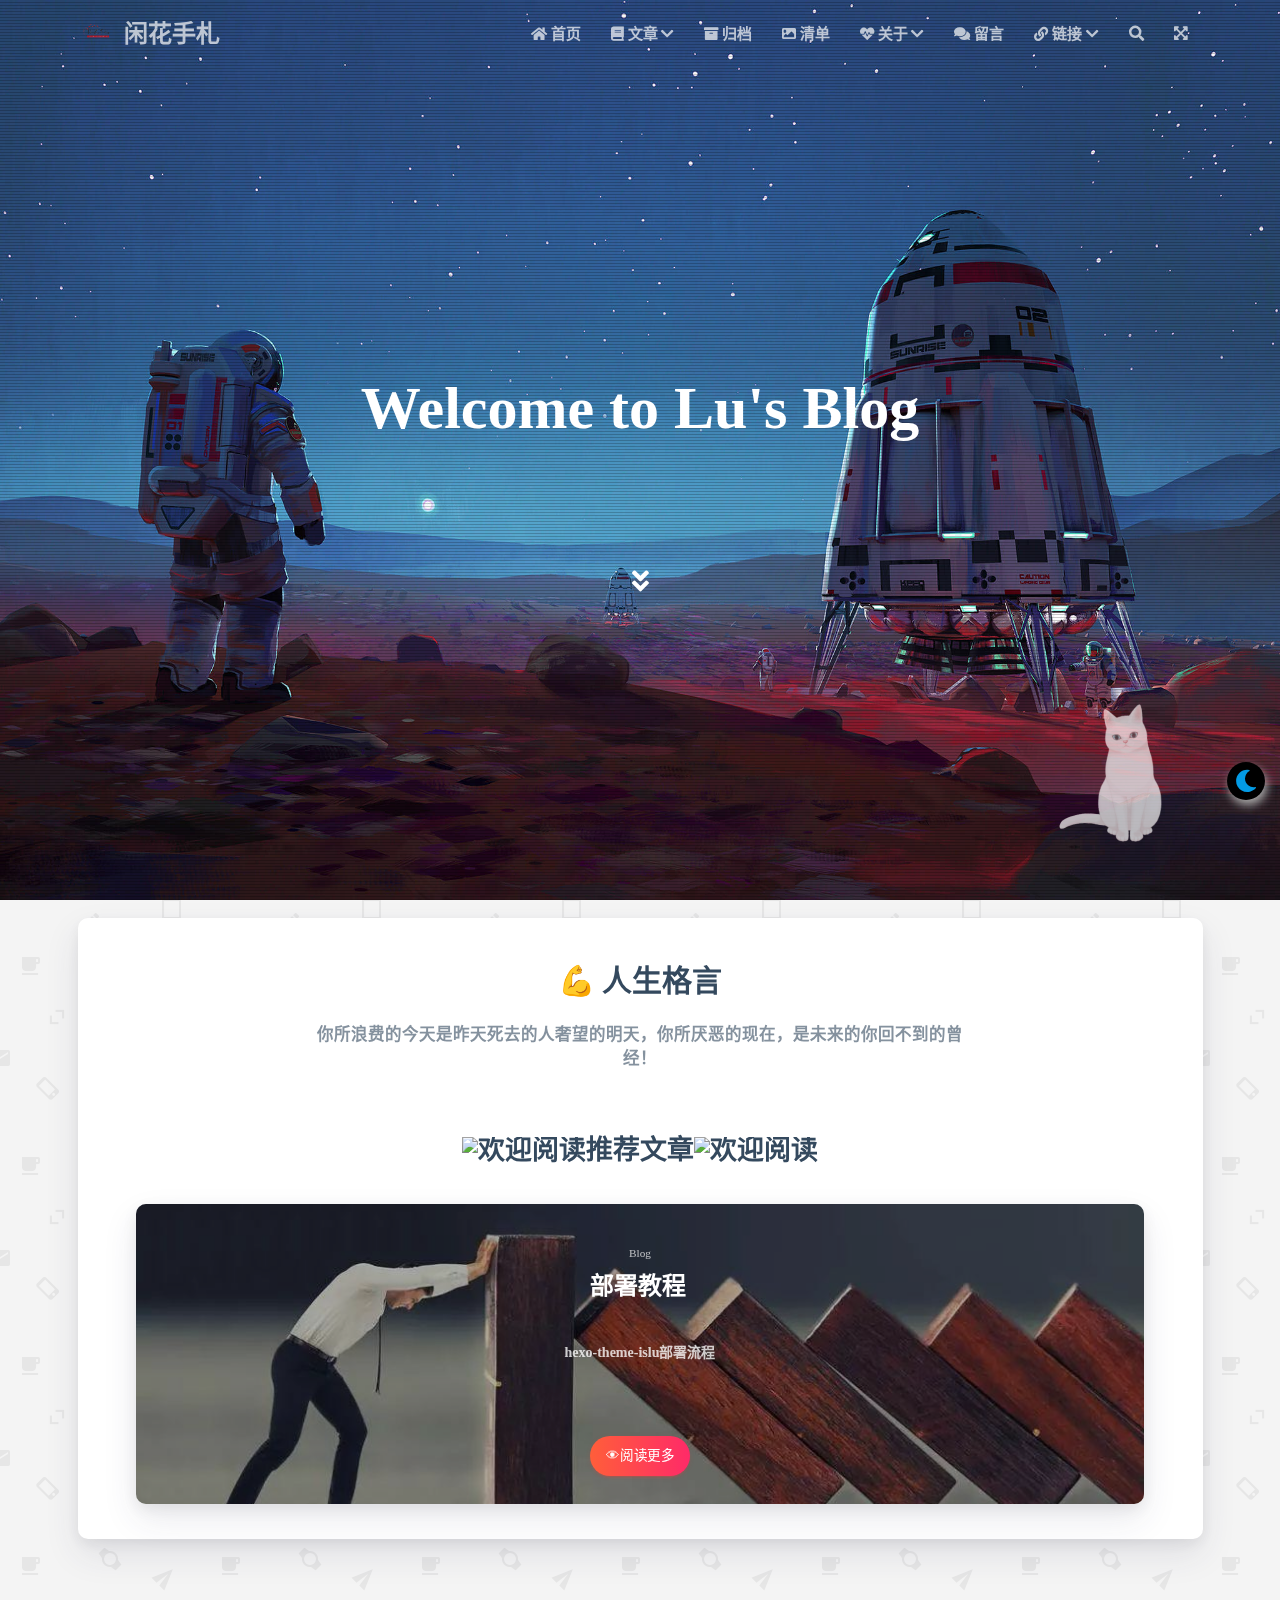
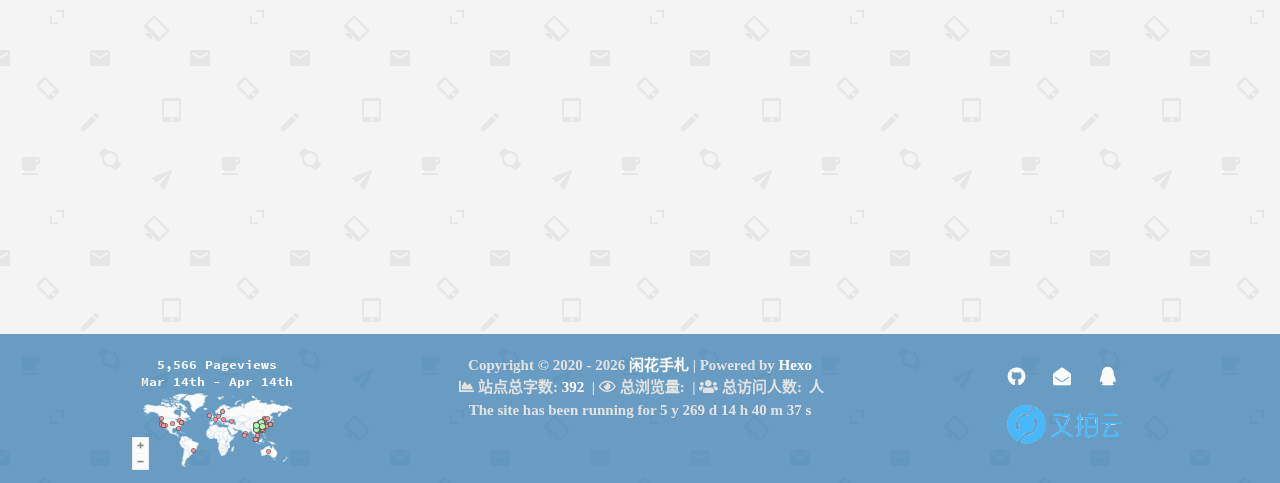
==== index.html @ b8bf8645 "Site updated: 2021-05-18 16:38:49" ====
<!DOCTYPE HTML><html lang="zh-CN"><head><meta charset="utf-8"><meta name="keywords" content="闲花手札,卢慧军,Lu,Java,web网站,经验分享,hexo,个人博客,生活记录等"><meta name="description" content="Lu&#39;s blog是一个记录生活,分享知识的个人博客。主要记录生活的点点滴滴,分享学习上的经验知识,以求在茫茫人海中留下些许足迹。"><meta http-equiv="X-UA-Compatible" content="IE=edge"><meta name="viewport" content="width=device-width,initial-scale=1,user-scalable=no"><meta name="renderer" content="webkit|ie-stand|ie-comp"><meta name="mobile-web-app-capable" content="yes"><meta name="format-detection" content="telephone=no"><meta name="apple-mobile-web-app-capable" content="yes"><meta name="apple-mobile-web-app-status-bar-style" content="black-translucent"><title>闲花手札 | Lu&#39;s Blog</title><link rel="icon" type="image/png" href="/medias/detail/logo.png"><link rel="stylesheet" type="text/css" href="/libs/awesome/css/all.css"><link rel="stylesheet" type="text/css" href="/libs/materialize/materialize.min.css"><link rel="stylesheet" type="text/css" href="/libs/aos/aos.css"><link rel="stylesheet" type="text/css" href="/libs/animate/animate.min.css"><link rel="stylesheet" type="text/css" href="/libs/lightGallery/css/lightgallery.min.css"><link rel="stylesheet" type="text/css" href="/css/islu.css"><link rel="stylesheet" type="text/css" href="/css/my.css"><link rel="stylesheet" type="text/css" href="/css/loading.css"><link rel="stylesheet" type="text/css" href="/css/dark.css"><script src="/libs/jquery/jquery.min.js"></script><meta name="generator" content="Hexo 5.4.0"><style>.github-emoji{position:relative;display:inline-block;width:1.2em;min-height:1.2em;overflow:hidden;vertical-align:top;color:transparent}.github-emoji>span{position:relative;z-index:10}.github-emoji .fancybox,.github-emoji img{margin:0!important;padding:0!important;border:none!important;outline:0!important;text-decoration:none!important;user-select:none!important;cursor:auto!important}.github-emoji img{height:1.2em!important;width:1.2em!important;position:absolute!important;left:50%!important;top:50%!important;transform:translate(-50%,-50%)!important;user-select:none!important;cursor:auto!important}.github-emoji-fallback{color:inherit}.github-emoji-fallback img{opacity:0!important}</style></head><body><div id="loading-container"><p class="loading-text">嘘 ~ 正在从服务器偷取页面 . . .</p><div class="loading-image"><div></div><div></div><div></div><div></div><div></div><div></div></div></div><script>setTimeout(function(){const e=document.getElementById("loading-container");e.className="fadeout",setTimeout(function(){e.style.display="none"},500)},500)</script><header class="navbar-fixed"><nav id="headNav" class="bg-color nav-transparent"><div id="navContainer" class="nav-wrapper container"><div class="brand-logo"><a href="/" class="waves-effect waves-light"><div><img src="/medias/detail/logo.png" class="logo-img" alt="LOGO"> <span class="logo-span">闲花手札</span></div></a></div><a href="#" data-target="mobile-nav" class="sidenav-trigger button-collapse"><i class="fas fa-bars"></i></a><ul class="right nav-menu"><li class="hide-on-med-and-down nav-item"><a href="/" class="waves-effect waves-light"><i class="fas fa-home" style="zoom:.6"></i> <span>首页</span></a></li><li class="hide-on-med-and-down nav-item"><a href="" class="waves-effect waves-light"><i class="fas fa-book" style="zoom:.6"></i> <span>文章</span> <i class="fas fa-chevron-down" aria-hidden="true" style="zoom:.6"></i></a><ul class="sub-nav menus_item_child"><li><a href="/tags"><i class="fas fa-tags" style="margin-top:-20px;zoom:.6"></i> <span>标签</span></a></li><li><a href="/categories"><i class="fas fa-bookmark" style="margin-top:-20px;zoom:.6"></i> <span>分类</span></a></li><li><a href="/categories/%E9%9A%8F%E7%AC%94/"><i class="fas fa-pen" style="margin-top:-20px;zoom:.6"></i> <span>随笔</span></a></li></ul></li><li class="hide-on-med-and-down nav-item"><a href="/archives" class="waves-effect waves-light"><i class="fas fa-archive" style="zoom:.6"></i> <span>归档</span></a></li><li class="hide-on-med-and-down nav-item"><a href="/time" class="waves-effect waves-light"><i class="fas fa-image" style="zoom:.6"></i> <span>清单</span></a></li><li class="hide-on-med-and-down nav-item"><a href="" class="waves-effect waves-light"><i class="fas fa-heartbeat" style="zoom:.6"></i> <span>关于</span> <i class="fas fa-chevron-down" aria-hidden="true" style="zoom:.6"></i></a><ul class="sub-nav menus_item_child"><li><a href="/about"><i class="fas fa-user-circle" style="margin-top:-20px;zoom:.6"></i> <span>博主</span></a></li><li><a href="/journal"><i class="fas fa-cogs" style="margin-top:-20px;zoom:.6"></i> <span>日志</span></a></li><li><a href="/rewardModal"><i class="fas fa-image" style="margin-top:-20px;zoom:.6"></i> <span>打赏</span></a></li></ul></li><li class="hide-on-med-and-down nav-item"><a href="/contact" id="contact" class="waves-effect waves-light"><i class="fas fa-comments" style="zoom:.6"></i> <span>留言</span></a></li><li class="hide-on-med-and-down nav-item"><a href="" class="waves-effect waves-light"><i class="fas fa-link" style="zoom:.6"></i> <span>链接</span> <i class="fas fa-chevron-down" aria-hidden="true" style="zoom:.6"></i></a><ul class="sub-nav menus_item_child"><li><a href="/friends"><i class="fas fa-address-book" style="margin-top:-20px;zoom:.6"></i> <span>友情链接</span></a></li><li><a href="/av"><i class="fas fa-music" style="margin-top:-20px;zoom:.6"></i> <span>影乐观赏</span></a></li><li><a href="/navigate"><i class="fas fa-location-arrow" style="margin-top:-20px;zoom:.6"></i> <span>常用网站</span></a></li><li><a href="/supervise"><i class="fa fa-desktop" style="margin-top:-20px;zoom:.6"></i> <span>友链监测</span></a></li></ul></li><li><a href="#searchModal" class="modal-trigger waves-effect waves-light"><i id="searchIcon" class="fas fa-search" title="搜索" style="zoom:.85"></i></a></li><li id="fullscreen_li" class="fullscreen"><a href="javascript:void(0);" class="modal-trigger waves-effect waves-light"><i id="fullscreen" class="fa fa-expand-arrows-alt" title="全屏" style="zoom:.65"></i></a></li></ul><div id="mobile-nav" class="side-nav sidenav"><div class="mobile-head bg-color"><img src="/medias/detail/logo.png" class="logo-img circle responsive-img"><div class="logo-name">闲花手札 | Lu&#39;s Blog</div><div class="logo-desc">Lu&#39;s blog是一个记录生活,分享知识的个人博客。主要记录生活的点点滴滴,分享学习上的经验知识,以求在茫茫人海中留下些许足迹。</div></div><ul class="menu-list mobile-menu-list"><li class="m-nav-item"><a href="/" class="waves-effect waves-light">首页</a></li><li class="m-nav-item"><a href="javascript:;">文章 <span class="m-icon"><i class="fas fa-chevron-right"></i></span></a><ul><li><a href="/tags" style="margin-left:0"><i class="fa fas fa-tags" style="position:absolute;left:28px"></i> <span>标签</span></a></li><li><a href="/categories" style="margin-left:0"><i class="fa fas fa-bookmark" style="position:absolute;left:28px"></i> <span>分类</span></a></li><li><a href="/categories/%E9%9A%8F%E7%AC%94/" style="margin-left:0"><i class="fa fas fa-pen" style="position:absolute;left:28px"></i> <span>随笔</span></a></li></ul></li><li class="m-nav-item"><a href="/archives" class="waves-effect waves-light">归档</a></li><li class="m-nav-item"><a href="/time" class="waves-effect waves-light">清单</a></li><li class="m-nav-item"><a href="javascript:;">关于 <span class="m-icon"><i class="fas fa-chevron-right"></i></span></a><ul><li><a href="/about" style="margin-left:0"><i class="fa fas fa-user-circle" style="position:absolute;left:28px"></i> <span>博主</span></a></li><li><a href="/journal" style="margin-left:0"><i class="fa fas fa-cogs" style="position:absolute;left:28px"></i> <span>日志</span></a></li><li><a href="/rewardModal" style="margin-left:0"><i class="fa fas fa-image" style="position:absolute;left:28px"></i> <span>打赏</span></a></li></ul></li><li class="m-nav-item"><a href="/contact" class="waves-effect waves-light">留言</a></li><li class="m-nav-item"><a href="javascript:;">链接 <span class="m-icon"><i class="fas fa-chevron-right"></i></span></a><ul><li><a href="/friends" style="margin-left:0"><i class="fa fas fa-address-book" style="position:absolute;left:28px"></i> <span>友情链接</span></a></li><li><a href="/av" style="margin-left:0"><i class="fa fas fa-music" style="position:absolute;left:28px"></i> <span>影乐观赏</span></a></li><li><a href="/navigate" style="margin-left:0"><i class="fa fas fa-location-arrow" style="position:absolute;left:28px"></i> <span>常用网站</span></a></li><li><a href="/supervise" style="margin-left:0"><i class="fa fa fa-desktop" style="position:absolute;left:28px"></i> <span>友链监测</span></a></li></ul></li></ul></div></div></nav></header><div class="carousel carousel-slider center index-cover" data-indicators="true" style="margin-top:-64px"><div class="carousel-item red white-text bg-cover about-cover"><div class="container"><div class="row"><div class="col s10 offset-s1 m8 offset-m2 l8 offset-l2"><div class="brand"><div class="title center-align">Welcome to Lu&#39;s Blog</div><div class="description center-align"><span id="subtitle"></span><script src="https://cdn.jsdelivr.net/npm/typed.js@2.0.11"></script><script>var typed=new Typed("#subtitle",{strings:["鸿鹄岂甘等闲志,斗胆立势同海枯.","Do a large swan gump aimlessly, dared stand potential with the Dead Sea."],startDelay:300,typeSpeed:100,loop:!0,backSpeed:50,showCursor:!0})</script></div></div></div></div><script>$(".bg-cover").css("background-image","url(/medias/banner/0.jpg)")</script><div class="cover-btns" id="scroll"><a href="#indexCard" class="waves-effect waves-light scroll-down-effects"><i class="fa fa-angle-double-down"></i></a></div></div></div></div><script>$(function(){let e=$(".carousel"),n=!1;e.carousel({duration:Number("120"),fullWidth:!0,indicators:!0,onCycleTo(){var e;n||(e=this,setInterval(()=>{(e.pressed||e.dragged)&&r()},1e3),n=!0)}});let c,t=function(){c=setInterval(function(){e.carousel("next")},5e3)};function r(){clearInterval(c),t()}t(),$("#prev-cover").click(function(){e.carousel("prev"),r()}),$("#next-cover").click(function(){e.carousel("next"),r()})})</script><main class="content"><div id="indexCard" class="index-card"><div class="container"><div class="card"><div class="card-content"><div class="dream"><div class="title center-align">💪 人生格言</div><div class="row"><div class="col l8 offset-l2 m10 offset-m1 s10 offset-s1 center-align text">你所浪费的今天是昨天死去的人奢望的明天，你所厌恶的现在，是未来的你回不到的曾经！</div></div></div><div id="recommend-sections" class="recommend"><div class="title"><img src="https://files.islu.cn/detail/love.png" alt="欢迎阅读">推荐文章<img src="https://files.islu.cn/detail/love.png" alt="欢迎阅读"></div><div class="row"><div class="col s12"><div class="post-card" style="background-image:url(/medias/article/1.jfif)"><div class="post-body"><div class="post-categories"><a href="/categories/Blog/" class="category">Blog</a></div><a href="/posts/2483.html"><h3 class="post-title">部署教程</h3></a><p class="post-description">hexo-theme-islu部署流程</p><a href="/posts/2483.html" class="read-more btn waves-effect waves-light" style="background:linear-gradient(to right,#ff5e3a 0,#ff2a68 100%)" target="_blank">👁阅读更多</a></div></div></div></div></div></div></div></div></div><article id="articles" class="container articles"><div class="row article-row"><div class="article col s12 m6 l4" data-aos="zoom-in"><div class="card"><a href="/posts/2483.html"><div class="card-image"><img src="/medias/article/1.jfif" class="responsive-img" alt="部署教程"> <span class="card-title">部署教程</span></div></a><div class="card-content article-content"><div class="summary block-with-text">hexo-theme-islu部署流程</div><div class="publish-info"><span class="publish-date"><i class="far fa-clock fa-fw icon-date"></i>2021-04-13 </span><span class="publish-author"><i class="fas fa-bookmark fa-fw icon-category"></i> <a href="/categories/Blog/" class="post-category">Blog</a></span></div></div><div class="card-action article-tags"><a href="/tags/blog/"><span class="chip bg-color">blog</span> </a><a href="/tags/hexo/"><span class="chip bg-color">hexo</span></a></div></div></div><div class="article col s12 m6 l4" data-aos="zoom-in"><div class="card"><a href="/posts/980.html"><div class="card-image"><img src="/medias/article/essay-life.jpg" class="responsive-img" alt="essay-life"> <span class="card-title">essay-life</span></div></a><div class="card-content article-content"><div class="summary block-with-text">请相信生活,相信自己</div><div class="publish-info"><span class="publish-date"><i class="far fa-clock fa-fw icon-date"></i>2021-03-15 </span><span class="publish-author"><i class="fas fa-bookmark fa-fw icon-category"></i> <a href="/categories/%E9%9A%8F%E7%AC%94/" class="post-category">随笔</a></span></div></div><div class="card-action article-tags"><a href="/tags/%E9%9A%8F%E7%AC%94/"><span class="chip bg-color">随笔</span> </a><a href="/tags/%E8%AF%B7%E7%9B%B8%E4%BF%A1%E7%94%9F%E6%B4%BB/"><span class="chip bg-color">请相信生活</span></a></div></div></div></div></article></main><div id="bg"><canvas></canvas><canvas></canvas><canvas></canvas></div><script src="/js/dark.js"></script><script src="/js/canva.js"></script><footer class="page-footer bg-color"><div class="container row center-align" style="margin-bottom:0!important"><div class="col s12 m3 l3 social-link" id="visitmap"><a target="_blank" rel="noopener external nofollow noreferrer" href="https://clustrmaps.com/site/1bgbn" title="Visit tracker"><img src="/medias/detail/map_v2.png" style="filter:brightness(1)" alt="访客地图"></a></div><div class="col s12 m6 l6 copy-right">Copyright&nbsp;&copy; <span id="year">2020-2021</span> <a href="/about" target="_blank">闲花手札</a> |&nbsp;Powered by&nbsp;<a href="https://hexo.io/" target="_blank">Hexo</a><br>&nbsp;<i class="fas fa-chart-area"></i>&nbsp;站点总字数:&nbsp;<span class="white-color">392</span>&nbsp; <span id="busuanzi_container_site_pv">|&nbsp;<i class="far fa-eye"></i>&nbsp;总浏览量:&nbsp;<span id="busuanzi_value_site_pv" class="white-color"></span>&nbsp; </span><span id="busuanzi_container_site_uv">|&nbsp;<i class="fas fa-users"></i>&nbsp;总访问人数:&nbsp;<span id="busuanzi_value_site_uv" class="white-color"></span>&nbsp;人</span><br><span id="sitetime">载入运行时间...</span><script>function siteTime(){var e=36e5,t=24*e,n=new Date,o="2020",r=n.getFullYear(),i=n.getMonth()+1,a=n.getDate(),m=n.getHours(),s=n.getMinutes(),g=n.getSeconds(),n=Date.UTC(o,"10","29","0","0","0"),a=Date.UTC(r,i,a,m,s,g)-n,m=Math.floor(a/31536e6),s=Math.floor(a/t-365*m),g=Math.floor((a-(365*m+s)*t)/e),n=Math.floor((a-(365*m+s)*t-g*e)/6e4),e=Math.floor((a-(365*m+s)*t-g*e-6e4*n)/1e3);o==r?(document.getElementById("year").innerHTML=r,document.getElementById("sitetime").innerHTML="The site has been running for "+s+" y "+g+" h "+n+" m "+e+" s"):(document.getElementById("year").innerHTML=o+" - "+r,document.getElementById("sitetime").innerHTML="The site has been running for "+m+" y "+s+" d "+g+" h "+n+" m "+e+" s")}setInterval(siteTime,1e3)</script><br></div><div class="col s12 m3 l3 social-link social-statis social-statis"><a href="https://github.com/ialoe" class="tooltipped" target="_blank" data-tooltip="访问我的GitHub" data-position="top" data-delay="50"><i class="fab fa-github"></i> </a><a href="mailto:ialoe@qq.com" class="tooltipped" target="_blank" data-tooltip="邮件联系我" data-position="top" data-delay="50"><i class="fas fa-envelope-open"></i> </a><a href="tencent://AddContact/?fromId=50&fromSubId=1&subcmd=all&uin=180353980" class="tooltipped" target="_blank" data-tooltip="QQ联系我: 180353980" data-position="top" data-delay="50"><i class="fab fa-qq"></i></a></div><img style="height:67px;cursor:pointer" src="/medias/detail/logo2.png" alt="又拍云" onclick='location.href="https://www.upyun.com/?utm_source=lianmeng&amp;utm_medium=referral"'></div></footer><div class="progress-bar"></div><div id="searchModal" class="modal"><div class="modal-content"><div class="search-header"><span class="title"><i class="fas fa-search"></i>&nbsp;&nbsp;搜索</span> <input type="search" id="searchInput" name="s" placeholder="请输入搜索的关键字" class="search-input"></div><div id="searchResult"></div></div></div><script type="text/javascript">$(function(){searchFunc("/search.xml","searchInput","searchResult")})</script><div id="backTop" class="top-scroll" title="回到顶部"><a class="btn-floating btn-large waves-effect waves-light" href="#!"><i class="fas fa-arrow-up"></i></a></div><a onclick="switchNightMode()" id="sma" title="模式切换"><i class="fa fa-moon-o" id="nightMode" aria-hidden="true"></i></a><script src="/libs/materialize/materialize.min.js"></script><script src="/libs/masonry/masonry.pkgd.min.js"></script><script src="/libs/aos/aos.js"></script><script src="/libs/scrollprogress/scrollProgress.min.js"></script><script src="/libs/lightGallery/js/lightgallery-all.min.js"></script><script src="/js/islu.js"></script><script src="/libs/search/search.js"></script><script data-ad-client="ca-pub-9875299461913117" async src="https://pagead2.googlesyndication.com/pagead/js/adsbygoogle.js"></script><script src="/libs/others/clicklove.js" async></script><script async src="/libs/others/busuanzi.pure.mini.js"></script><script src="/libs/instantpage/instantpage.js" type="module"></script><script src="/live2dw/lib/L2Dwidget.min.js?094cbace49a39548bed64abff5988b05"></script><script>L2Dwidget.init({pluginRootPath:"live2dw/",pluginJsPath:"lib/",pluginModelPath:"assets/",tagMode:!1,log:!1,model:{jsonPath:"/live2dw/assets/tororo.model.json"},display:{superSample:2,position:"right",width:150,height:300,hOffset:75,vOffset:-20},mobile:{show:!0,scale:.5},react:{opacity:.7},name:{canvas:"live2dcanvas",div:"live2d-widget"},dev:{border:!1},dialog:{enable:!1,hitokoto:!1}})</script><script>window.imageLazyLoadSetting={isSPA:!1,preloadRatio:1,processImages:null}</script><script>window.addEventListener("load",function(){var t=/\.(gif|jpg|jpeg|tiff|png)$/i,r=/^data:image\/[a-z]+;base64,/;Array.prototype.slice.call(document.querySelectorAll("img[data-original]")).forEach(function(a){var e=a.parentNode;"A"===e.tagName&&(e.href.match(t)||e.href.match(r))&&(e.href=a.dataset.original)})})</script><script>!function(n){n.imageLazyLoadSetting.processImages=o;var e=n.imageLazyLoadSetting.isSPA,i=n.imageLazyLoadSetting.preloadRatio||1,r=Array.prototype.slice.call(document.querySelectorAll("img[data-original]"));function o(){e&&(r=Array.prototype.slice.call(document.querySelectorAll("img[data-original]")));for(var t,a=0;a<r.length;a++)0<=(t=(t=r[a]).getBoundingClientRect()).bottom&&0<=t.left&&t.top<=(n.innerHeight*i||document.documentElement.clientHeight*i)&&function(){var e=r[a],t=e,n=function(){r=r.filter(function(t){return e!==t})},i=new Image,o=t.getAttribute("data-original");i.onload=function(){t.src=o,n()},t.src!==o&&(i.src=o)}()}o(),n.addEventListener("scroll",function(){var t=o,e=n;clearTimeout(t.tId),t.tId=setTimeout(function(){t.call(e)},500)})}(this)</script></body></html>
---- libs/awesome/css/all.css ----
/* build time:Tue May 18 2021 16:38:22 GMT+0800 (中国标准时间)*/
/*!
 * Font Awesome Free 5.11.1 by @fontawesome - https://fontawesome.com
 * License - https://fontawesome.com/license/free (Icons: CC BY 4.0, Fonts: SIL OFL 1.1, Code: MIT License)
 */.fa,.fab,.fad,.fal,.far,.fas{-moz-osx-font-smoothing:grayscale;-webkit-font-smoothing:antialiased;display:inline-block;font-style:normal;font-variant:normal;text-rendering:auto;line-height:1}.fa-lg{font-size:1.33333em;line-height:.75em;vertical-align:-.0667em}.fa-xs{font-size:.75em}.fa-sm{font-size:.875em}.fa-1x{font-size:1em}.fa-2x{font-size:2em}.fa-3x{font-size:3em}.fa-4x{font-size:4em}.fa-5x{font-size:5em}.fa-6x{font-size:6em}.fa-7x{font-size:7em}.fa-8x{font-size:8em}.fa-9x{font-size:9em}.fa-10x{font-size:10em}.fa-fw{text-align:center;width:1.25em}.fa-ul{list-style-type:none;margin-left:2.5em;padding-left:0}.fa-ul>li{position:relative}.fa-li{left:-2em;position:absolute;text-align:center;width:2em;line-height:inherit}.fa-border{border:solid .08em #eee;border-radius:.1em;padding:.2em .25em .15em}.fa-pull-left{float:left}.fa-pull-right{float:right}.fa.fa-pull-left,.fab.fa-pull-left,.fal.fa-pull-left,.far.fa-pull-left,.fas.fa-pull-left{margin-right:.3em}.fa.fa-pull-right,.fab.fa-pull-right,.fal.fa-pull-right,.far.fa-pull-right,.fas.fa-pull-right{margin-left:.3em}.fa-spin{-webkit-animation:fa-spin 2s infinite linear;animation:fa-spin 2s infinite linear}.fa-pulse{-webkit-animation:fa-spin 1s infinite steps(8);animation:fa-spin 1s infinite steps(8)}@-webkit-keyframes fa-spin{0%{-webkit-transform:rotate(0);transform:rotate(0)}100%{-webkit-transform:rotate(360deg);transform:rotate(360deg)}}@keyframes fa-spin{0%{-webkit-transform:rotate(0);transform:rotate(0)}100%{-webkit-transform:rotate(360deg);transform:rotate(360deg)}}.fa-rotate-90{-webkit-transform:rotate(90deg);transform:rotate(90deg)}.fa-rotate-180{-webkit-transform:rotate(180deg);transform:rotate(180deg)}.fa-rotate-270{-webkit-transform:rotate(270deg);transform:rotate(270deg)}.fa-flip-horizontal{-webkit-transform:scale(-1,1);transform:scale(-1,1)}.fa-flip-vertical{-webkit-transform:scale(1,-1);transform:scale(1,-1)}.fa-flip-both,.fa-flip-horizontal.fa-flip-vertical{-webkit-transform:scale(-1,-1);transform:scale(-1,-1)}:root .fa-flip-both,:root .fa-flip-horizontal,:root .fa-flip-vertical,:root .fa-rotate-180,:root .fa-rotate-270,:root .fa-rotate-90{-webkit-filter:none;filter:none}.fa-stack{display:inline-block;height:2em;line-height:2em;position:relative;vertical-align:middle;width:2.5em}.fa-stack-1x,.fa-stack-2x{left:0;position:absolute;text-align:center;width:100%}.fa-stack-1x{line-height:inherit}.fa-stack-2x{font-size:2em}.fa-inverse{color:#fff}.fa-500px:before{content:"\f26e"}.fa-accessible-icon:before{content:"\f368"}.fa-accusoft:before{content:"\f369"}.fa-acquisitions-incorporated:before{content:"\f6af"}.fa-ad:before{content:"\f641"}.fa-address-book:before{content:"\f2b9"}.fa-address-card:before{content:"\f2bb"}.fa-adjust:before{content:"\f042"}.fa-adn:before{content:"\f170"}.fa-adobe:before{content:"\f778"}.fa-adversal:before{content:"\f36a"}.fa-affiliatetheme:before{content:"\f36b"}.fa-air-freshener:before{content:"\f5d0"}.fa-airbnb:before{content:"\f834"}.fa-algolia:before{content:"\f36c"}.fa-align-center:before{content:"\f037"}.fa-align-justify:before{content:"\f039"}.fa-align-left:before{content:"\f036"}.fa-align-right:before{content:"\f038"}.fa-alipay:before{content:"\f642"}.fa-allergies:before{content:"\f461"}.fa-amazon:before{content:"\f270"}.fa-amazon-pay:before{content:"\f42c"}.fa-ambulance:before{content:"\f0f9"}.fa-american-sign-language-interpreting:before{content:"\f2a3"}.fa-amilia:before{content:"\f36d"}.fa-anchor:before{content:"\f13d"}.fa-android:before{content:"\f17b"}.fa-angellist:before{content:"\f209"}.fa-angle-double-down:before{content:"\f103"}.fa-angle-double-left:before{content:"\f100"}.fa-angle-double-right:before{content:"\f101"}.fa-angle-double-up:before{content:"\f102"}.fa-angle-down:before{content:"\f107"}.fa-angle-left:before{content:"\f104"}.fa-angle-right:before{content:"\f105"}.fa-angle-up:before{content:"\f106"}.fa-angry:before{content:"\f556"}.fa-angrycreative:before{content:"\f36e"}.fa-angular:before{content:"\f420"}.fa-ankh:before{content:"\f644"}.fa-app-store:before{content:"\f36f"}.fa-app-store-ios:before{content:"\f370"}.fa-apper:before{content:"\f371"}.fa-apple:before{content:"\f179"}.fa-apple-alt:before{content:"\f5d1"}.fa-apple-pay:before{content:"\f415"}.fa-archive:before{content:"\f187"}.fa-archway:before{content:"\f557"}.fa-arrow-alt-circle-down:before{content:"\f358"}.fa-arrow-alt-circle-left:before{content:"\f359"}.fa-arrow-alt-circle-right:before{content:"\f35a"}.fa-arrow-alt-circle-up:before{content:"\f35b"}.fa-arrow-circle-down:before{content:"\f0ab"}.fa-arrow-circle-left:before{content:"\f0a8"}.fa-arrow-circle-right:before{content:"\f0a9"}.fa-arrow-circle-up:before{content:"\f0aa"}.fa-arrow-down:before{content:"\f063"}.fa-arrow-left:before{content:"\f060"}.fa-arrow-right:before{content:"\f061"}.fa-arrow-up:before{content:"\f062"}.fa-arrows-alt:before{content:"\f0b2"}.fa-arrows-alt-h:before{content:"\f337"}.fa-arrows-alt-v:before{content:"\f338"}.fa-artstation:before{content:"\f77a"}.fa-assistive-listening-systems:before{content:"\f2a2"}.fa-asterisk:before{content:"\f069"}.fa-asymmetrik:before{content:"\f372"}.fa-at:before{content:"\f1fa"}.fa-atlas:before{content:"\f558"}.fa-atlassian:before{content:"\f77b"}.fa-atom:before{content:"\f5d2"}.fa-audible:before{content:"\f373"}.fa-audio-description:before{content:"\f29e"}.fa-autoprefixer:before{content:"\f41c"}.fa-avianex:before{content:"\f374"}.fa-aviato:before{content:"\f421"}.fa-award:before{content:"\f559"}.fa-aws:before{content:"\f375"}.fa-baby:before{content:"\f77c"}.fa-baby-carriage:before{content:"\f77d"}.fa-backspace:before{content:"\f55a"}.fa-backward:before{content:"\f04a"}.fa-bacon:before{content:"\f7e5"}.fa-balance-scale:before{content:"\f24e"}.fa-balance-scale-left:before{content:"\f515"}.fa-balance-scale-right:before{content:"\f516"}.fa-ban:before{content:"\f05e"}.fa-band-aid:before{content:"\f462"}.fa-bandcamp:before{content:"\f2d5"}.fa-barcode:before{content:"\f02a"}.fa-bars:before{content:"\f0c9"}.fa-baseball-ball:before{content:"\f433"}.fa-basketball-ball:before{content:"\f434"}.fa-bath:before{content:"\f2cd"}.fa-battery-empty:before{content:"\f244"}.fa-battery-full:before{content:"\f240"}.fa-battery-half:before{content:"\f242"}.fa-battery-quarter:before{content:"\f243"}.fa-battery-three-quarters:before{content:"\f241"}.fa-battle-net:before{content:"\f835"}.fa-bed:before{content:"\f236"}.fa-beer:before{content:"\f0fc"}.fa-behance:before{content:"\f1b4"}.fa-behance-square:before{content:"\f1b5"}.fa-bell:before{content:"\f0f3"}.fa-bell-slash:before{content:"\f1f6"}.fa-bezier-curve:before{content:"\f55b"}.fa-bible:before{content:"\f647"}.fa-bicycle:before{content:"\f206"}.fa-biking:before{content:"\f84a"}.fa-bimobject:before{content:"\f378"}.fa-binoculars:before{content:"\f1e5"}.fa-biohazard:before{content:"\f780"}.fa-birthday-cake:before{content:"\f1fd"}.fa-bitbucket:before{content:"\f171"}.fa-bitcoin:before{content:"\f379"}.fa-bity:before{content:"\f37a"}.fa-black-tie:before{content:"\f27e"}.fa-blackberry:before{content:"\f37b"}.fa-blender:before{content:"\f517"}.fa-blender-phone:before{content:"\f6b6"}.fa-blind:before{content:"\f29d"}.fa-blog:before{content:"\f781"}.fa-blogger:before{content:"\f37c"}.fa-blogger-b:before{content:"\f37d"}.fa-bluetooth:before{content:"\f293"}.fa-bluetooth-b:before{content:"\f294"}.fa-bold:before{content:"\f032"}.fa-bolt:before{content:"\f0e7"}.fa-bomb:before{content:"\f1e2"}.fa-bone:before{content:"\f5d7"}.fa-bong:before{content:"\f55c"}.fa-book:before{content:"\f02d"}.fa-book-dead:before{content:"\f6b7"}.fa-book-medical:before{content:"\f7e6"}.fa-book-open:before{content:"\f518"}.fa-book-reader:before{content:"\f5da"}.fa-bookmark:before{content:"\f02e"}.fa-bootstrap:before{content:"\f836"}.fa-border-all:before{content:"\f84c"}.fa-border-none:before{content:"\f850"}.fa-border-style:before{content:"\f853"}.fa-bowling-ball:before{content:"\f436"}.fa-box:before{content:"\f466"}.fa-box-open:before{content:"\f49e"}.fa-boxes:before{content:"\f468"}.fa-braille:before{content:"\f2a1"}.fa-brain:before{content:"\f5dc"}.fa-bread-slice:before{content:"\f7ec"}.fa-briefcase:before{content:"\f0b1"}.fa-briefcase-medical:before{content:"\f469"}.fa-broadcast-tower:before{content:"\f519"}.fa-broom:before{content:"\f51a"}.fa-brush:before{content:"\f55d"}.fa-btc:before{content:"\f15a"}.fa-buffer:before{content:"\f837"}.fa-bug:before{content:"\f188"}.fa-building:before{content:"\f1ad"}.fa-bullhorn:before{content:"\f0a1"}.fa-bullseye:before{content:"\f140"}.fa-burn:before{content:"\f46a"}.fa-buromobelexperte:before{content:"\f37f"}.fa-bus:before{content:"\f207"}.fa-bus-alt:before{content:"\f55e"}.fa-business-time:before{content:"\f64a"}.fa-buy-n-large:before{content:"\f8a6"}.fa-buysellads:before{content:"\f20d"}.fa-calculator:before{content:"\f1ec"}.fa-calendar:before{content:"\f133"}.fa-calendar-alt:before{content:"\f073"}.fa-calendar-check:before{content:"\f274"}.fa-calendar-day:before{content:"\f783"}.fa-calendar-minus:before{content:"\f272"}.fa-calendar-plus:before{content:"\f271"}.fa-calendar-times:before{content:"\f273"}.fa-calendar-week:before{content:"\f784"}.fa-camera:before{content:"\f030"}.fa-camera-retro:before{content:"\f083"}.fa-campground:before{content:"\f6bb"}.fa-canadian-maple-leaf:before{content:"\f785"}.fa-candy-cane:before{content:"\f786"}.fa-cannabis:before{content:"\f55f"}.fa-capsules:before{content:"\f46b"}.fa-car:before{content:"\f1b9"}.fa-car-alt:before{content:"\f5de"}.fa-car-battery:before{content:"\f5df"}.fa-car-crash:before{content:"\f5e1"}.fa-car-side:before{content:"\f5e4"}.fa-caret-down:before{content:"\f0d7"}.fa-caret-left:before{content:"\f0d9"}.fa-caret-right:before{content:"\f0da"}.fa-caret-square-down:before{content:"\f150"}.fa-caret-square-left:before{content:"\f191"}.fa-caret-square-right:before{content:"\f152"}.fa-caret-square-up:before{content:"\f151"}.fa-caret-up:before{content:"\f0d8"}.fa-carrot:before{content:"\f787"}.fa-cart-arrow-down:before{content:"\f218"}.fa-cart-plus:before{content:"\f217"}.fa-cash-register:before{content:"\f788"}.fa-cat:before{content:"\f6be"}.fa-cc-amazon-pay:before{content:"\f42d"}.fa-cc-amex:before{content:"\f1f3"}.fa-cc-apple-pay:before{content:"\f416"}.fa-cc-diners-club:before{content:"\f24c"}.fa-cc-discover:before{content:"\f1f2"}.fa-cc-jcb:before{content:"\f24b"}.fa-cc-mastercard:before{content:"\f1f1"}.fa-cc-paypal:before{content:"\f1f4"}.fa-cc-stripe:before{content:"\f1f5"}.fa-cc-visa:before{content:"\f1f0"}.fa-centercode:before{content:"\f380"}.fa-centos:before{content:"\f789"}.fa-certificate:before{content:"\f0a3"}.fa-chair:before{content:"\f6c0"}.fa-chalkboard:before{content:"\f51b"}.fa-chalkboard-teacher:before{content:"\f51c"}.fa-charging-station:before{content:"\f5e7"}.fa-chart-area:before{content:"\f1fe"}.fa-chart-bar:before{content:"\f080"}.fa-chart-line:before{content:"\f201"}.fa-chart-pie:before{content:"\f200"}.fa-check:before{content:"\f00c"}.fa-check-circle:before{content:"\f058"}.fa-check-double:before{content:"\f560"}.fa-check-square:before{content:"\f14a"}.fa-cheese:before{content:"\f7ef"}.fa-chess:before{content:"\f439"}.fa-chess-bishop:before{content:"\f43a"}.fa-chess-board:before{content:"\f43c"}.fa-chess-king:before{content:"\f43f"}.fa-chess-knight:before{content:"\f441"}.fa-chess-pawn:before{content:"\f443"}.fa-chess-queen:before{content:"\f445"}.fa-chess-rook:before{content:"\f447"}.fa-chevron-circle-down:before{content:"\f13a"}.fa-chevron-circle-left:before{content:"\f137"}.fa-chevron-circle-right:before{content:"\f138"}.fa-chevron-circle-up:before{content:"\f139"}.fa-chevron-down:before{content:"\f078"}.fa-chevron-left:before{content:"\f053"}.fa-chevron-right:before{content:"\f054"}.fa-chevron-up:before{content:"\f077"}.fa-child:before{content:"\f1ae"}.fa-chrome:before{content:"\f268"}.fa-chromecast:before{content:"\f838"}.fa-church:before{content:"\f51d"}.fa-circle:before{content:"\f111"}.fa-circle-notch:before{content:"\f1ce"}.fa-city:before{content:"\f64f"}.fa-clinic-medical:before{content:"\f7f2"}.fa-clipboard:before{content:"\f328"}.fa-clipboard-check:before{content:"\f46c"}.fa-clipboard-list:before{content:"\f46d"}.fa-clock:before{content:"\f017"}.fa-clone:before{content:"\f24d"}.fa-closed-captioning:before{content:"\f20a"}.fa-cloud:before{content:"\f0c2"}.fa-cloud-download-alt:before{content:"\f381"}.fa-cloud-meatball:before{content:"\f73b"}.fa-cloud-moon:before{content:"\f6c3"}.fa-cloud-moon-rain:before{content:"\f73c"}.fa-cloud-rain:before{content:"\f73d"}.fa-cloud-showers-heavy:before{content:"\f740"}.fa-cloud-sun:before{content:"\f6c4"}.fa-cloud-sun-rain:before{content:"\f743"}.fa-cloud-upload-alt:before{content:"\f382"}.fa-cloudscale:before{content:"\f383"}.fa-cloudsmith:before{content:"\f384"}.fa-cloudversify:before{content:"\f385"}.fa-cocktail:before{content:"\f561"}.fa-code:before{content:"\f121"}.fa-code-branch:before{content:"\f126"}.fa-codepen:before{content:"\f1cb"}.fa-codiepie:before{content:"\f284"}.fa-coffee:before{content:"\f0f4"}.fa-cog:before{content:"\f013"}.fa-cogs:before{content:"\f085"}.fa-coins:before{content:"\f51e"}.fa-columns:before{content:"\f0db"}.fa-comment:before{content:"\f075"}.fa-comment-alt:before{content:"\f27a"}.fa-comment-dollar:before{content:"\f651"}.fa-comment-dots:before{content:"\f4ad"}.fa-comment-medical:before{content:"\f7f5"}.fa-comment-slash:before{content:"\f4b3"}.fa-comments:before{content:"\f086"}.fa-comments-dollar:before{content:"\f653"}.fa-compact-disc:before{content:"\f51f"}.fa-compass:before{content:"\f14e"}.fa-compress:before{content:"\f066"}.fa-compress-arrows-alt:before{content:"\f78c"}.fa-concierge-bell:before{content:"\f562"}.fa-confluence:before{content:"\f78d"}.fa-connectdevelop:before{content:"\f20e"}.fa-contao:before{content:"\f26d"}.fa-cookie:before{content:"\f563"}.fa-cookie-bite:before{content:"\f564"}.fa-copy:before{content:"\f0c5"}.fa-copyright:before{content:"\f1f9"}.fa-cotton-bureau:before{content:"\f89e"}.fa-couch:before{content:"\f4b8"}.fa-cpanel:before{content:"\f388"}.fa-creative-commons:before{content:"\f25e"}.fa-creative-commons-by:before{content:"\f4e7"}.fa-creative-commons-nc:before{content:"\f4e8"}.fa-creative-commons-nc-eu:before{content:"\f4e9"}.fa-creative-commons-nc-jp:before{content:"\f4ea"}.fa-creative-commons-nd:before{content:"\f4eb"}.fa-creative-commons-pd:before{content:"\f4ec"}.fa-creative-commons-pd-alt:before{content:"\f4ed"}.fa-creative-commons-remix:before{content:"\f4ee"}.fa-creative-commons-sa:before{content:"\f4ef"}.fa-creative-commons-sampling:before{content:"\f4f0"}.fa-creative-commons-sampling-plus:before{content:"\f4f1"}.fa-creative-commons-share:before{content:"\f4f2"}.fa-creative-commons-zero:before{content:"\f4f3"}.fa-credit-card:before{content:"\f09d"}.fa-critical-role:before{content:"\f6c9"}.fa-crop:before{content:"\f125"}.fa-crop-alt:before{content:"\f565"}.fa-cross:before{content:"\f654"}.fa-crosshairs:before{content:"\f05b"}.fa-crow:before{content:"\f520"}.fa-crown:before{content:"\f521"}.fa-crutch:before{content:"\f7f7"}.fa-css3:before{content:"\f13c"}.fa-css3-alt:before{content:"\f38b"}.fa-cube:before{content:"\f1b2"}.fa-cubes:before{content:"\f1b3"}.fa-cut:before{content:"\f0c4"}.fa-cuttlefish:before{content:"\f38c"}.fa-d-and-d:before{content:"\f38d"}.fa-d-and-d-beyond:before{content:"\f6ca"}.fa-dashcube:before{content:"\f210"}.fa-database:before{content:"\f1c0"}.fa-deaf:before{content:"\f2a4"}.fa-delicious:before{content:"\f1a5"}.fa-democrat:before{content:"\f747"}.fa-deploydog:before{content:"\f38e"}.fa-deskpro:before{content:"\f38f"}.fa-desktop:before{content:"\f108"}.fa-dev:before{content:"\f6cc"}.fa-deviantart:before{content:"\f1bd"}.fa-dharmachakra:before{content:"\f655"}.fa-dhl:before{content:"\f790"}.fa-diagnoses:before{content:"\f470"}.fa-diaspora:before{content:"\f791"}.fa-dice:before{content:"\f522"}.fa-dice-d20:before{content:"\f6cf"}.fa-dice-d6:before{content:"\f6d1"}.fa-dice-five:before{content:"\f523"}.fa-dice-four:before{content:"\f524"}.fa-dice-one:before{content:"\f525"}.fa-dice-six:before{content:"\f526"}.fa-dice-three:before{content:"\f527"}.fa-dice-two:before{content:"\f528"}.fa-digg:before{content:"\f1a6"}.fa-digital-ocean:before{content:"\f391"}.fa-digital-tachograph:before{content:"\f566"}.fa-directions:before{content:"\f5eb"}.fa-discord:before{content:"\f392"}.fa-discourse:before{content:"\f393"}.fa-divide:before{content:"\f529"}.fa-dizzy:before{content:"\f567"}.fa-dna:before{content:"\f471"}.fa-dochub:before{content:"\f394"}.fa-docker:before{content:"\f395"}.fa-dog:before{content:"\f6d3"}.fa-dollar-sign:before{content:"\f155"}.fa-dolly:before{content:"\f472"}.fa-dolly-flatbed:before{content:"\f474"}.fa-donate:before{content:"\f4b9"}.fa-door-closed:before{content:"\f52a"}.fa-door-open:before{content:"\f52b"}.fa-dot-circle:before{content:"\f192"}.fa-dove:before{content:"\f4ba"}.fa-download:before{content:"\f019"}.fa-draft2digital:before{content:"\f396"}.fa-drafting-compass:before{content:"\f568"}.fa-dragon:before{content:"\f6d5"}.fa-draw-polygon:before{content:"\f5ee"}.fa-dribbble:before{content:"\f17d"}.fa-dribbble-square:before{content:"\f397"}.fa-dropbox:before{content:"\f16b"}.fa-drum:before{content:"\f569"}.fa-drum-steelpan:before{content:"\f56a"}.fa-drumstick-bite:before{content:"\f6d7"}.fa-drupal:before{content:"\f1a9"}.fa-dumbbell:before{content:"\f44b"}.fa-dumpster:before{content:"\f793"}.fa-dumpster-fire:before{content:"\f794"}.fa-dungeon:before{content:"\f6d9"}.fa-dyalog:before{content:"\f399"}.fa-earlybirds:before{content:"\f39a"}.fa-ebay:before{content:"\f4f4"}.fa-edge:before{content:"\f282"}.fa-edit:before{content:"\f044"}.fa-egg:before{content:"\f7fb"}.fa-eject:before{content:"\f052"}.fa-elementor:before{content:"\f430"}.fa-ellipsis-h:before{content:"\f141"}.fa-ellipsis-v:before{content:"\f142"}.fa-ello:before{content:"\f5f1"}.fa-ember:before{content:"\f423"}.fa-empire:before{content:"\f1d1"}.fa-envelope:before{content:"\f0e0"}.fa-envelope-open:before{content:"\f2b6"}.fa-envelope-open-text:before{content:"\f658"}.fa-envelope-square:before{content:"\f199"}.fa-envira:before{content:"\f299"}.fa-equals:before{content:"\f52c"}.fa-eraser:before{content:"\f12d"}.fa-erlang:before{content:"\f39d"}.fa-ethereum:before{content:"\f42e"}.fa-ethernet:before{content:"\f796"}.fa-etsy:before{content:"\f2d7"}.fa-euro-sign:before{content:"\f153"}.fa-evernote:before{content:"\f839"}.fa-exchange-alt:before{content:"\f362"}.fa-exclamation:before{content:"\f12a"}.fa-exclamation-circle:before{content:"\f06a"}.fa-exclamation-triangle:before{content:"\f071"}.fa-expand:before{content:"\f065"}.fa-expand-arrows-alt:before{content:"\f31e"}.fa-expeditedssl:before{content:"\f23e"}.fa-external-link-alt:before{content:"\f35d"}.fa-external-link-square-alt:before{content:"\f360"}.fa-eye:before{content:"\f06e"}.fa-eye-dropper:before{content:"\f1fb"}.fa-eye-slash:before{content:"\f070"}.fa-facebook:before{content:"\f09a"}.fa-facebook-f:before{content:"\f39e"}.fa-facebook-messenger:before{content:"\f39f"}.fa-facebook-square:before{content:"\f082"}.fa-fan:before{content:"\f863"}.fa-fantasy-flight-games:before{content:"\f6dc"}.fa-fast-backward:before{content:"\f049"}.fa-fast-forward:before{content:"\f050"}.fa-fax:before{content:"\f1ac"}.fa-feather:before{content:"\f52d"}.fa-feather-alt:before{content:"\f56b"}.fa-fedex:before{content:"\f797"}.fa-fedora:before{content:"\f798"}.fa-female:before{content:"\f182"}.fa-fighter-jet:before{content:"\f0fb"}.fa-figma:before{content:"\f799"}.fa-file:before{content:"\f15b"}.fa-file-alt:before{content:"\f15c"}.fa-file-archive:before{content:"\f1c6"}.fa-file-audio:before{content:"\f1c7"}.fa-file-code:before{content:"\f1c9"}.fa-file-contract:before{content:"\f56c"}.fa-file-csv:before{content:"\f6dd"}.fa-file-download:before{content:"\f56d"}.fa-file-excel:before{content:"\f1c3"}.fa-file-export:before{content:"\f56e"}.fa-file-image:before{content:"\f1c5"}.fa-file-import:before{content:"\f56f"}.fa-file-invoice:before{content:"\f570"}.fa-file-invoice-dollar:before{content:"\f571"}.fa-file-medical:before{content:"\f477"}.fa-file-medical-alt:before{content:"\f478"}.fa-file-pdf:before{content:"\f1c1"}.fa-file-powerpoint:before{content:"\f1c4"}.fa-file-prescription:before{content:"\f572"}.fa-file-signature:before{content:"\f573"}.fa-file-upload:before{content:"\f574"}.fa-file-video:before{content:"\f1c8"}.fa-file-word:before{content:"\f1c2"}.fa-fill:before{content:"\f575"}.fa-fill-drip:before{content:"\f576"}.fa-film:before{content:"\f008"}.fa-filter:before{content:"\f0b0"}.fa-fingerprint:before{content:"\f577"}.fa-fire:before{content:"\f06d"}.fa-fire-alt:before{content:"\f7e4"}.fa-fire-extinguisher:before{content:"\f134"}.fa-firefox:before{content:"\f269"}.fa-first-aid:before{content:"\f479"}.fa-first-order:before{content:"\f2b0"}.fa-first-order-alt:before{content:"\f50a"}.fa-firstdraft:before{content:"\f3a1"}.fa-fish:before{content:"\f578"}.fa-fist-raised:before{content:"\f6de"}.fa-flag:before{content:"\f024"}.fa-flag-checkered:before{content:"\f11e"}.fa-flag-usa:before{content:"\f74d"}.fa-flask:before{content:"\f0c3"}.fa-flickr:before{content:"\f16e"}.fa-flipboard:before{content:"\f44d"}.fa-flushed:before{content:"\f579"}.fa-fly:before{content:"\f417"}.fa-folder:before{content:"\f07b"}.fa-folder-minus:before{content:"\f65d"}.fa-folder-open:before{content:"\f07c"}.fa-folder-plus:before{content:"\f65e"}.fa-font:before{content:"\f031"}.fa-font-awesome:before{content:"\f2b4"}.fa-font-awesome-alt:before{content:"\f35c"}.fa-font-awesome-flag:before{content:"\f425"}.fa-font-awesome-logo-full:before{content:"\f4e6"}.fa-fonticons:before{content:"\f280"}.fa-fonticons-fi:before{content:"\f3a2"}.fa-football-ball:before{content:"\f44e"}.fa-fort-awesome:before{content:"\f286"}.fa-fort-awesome-alt:before{content:"\f3a3"}.fa-forumbee:before{content:"\f211"}.fa-forward:before{content:"\f04e"}.fa-foursquare:before{content:"\f180"}.fa-free-code-camp:before{content:"\f2c5"}.fa-freebsd:before{content:"\f3a4"}.fa-frog:before{content:"\f52e"}.fa-frown:before{content:"\f119"}.fa-frown-open:before{content:"\f57a"}.fa-fulcrum:before{content:"\f50b"}.fa-funnel-dollar:before{content:"\f662"}.fa-futbol:before{content:"\f1e3"}.fa-galactic-republic:before{content:"\f50c"}.fa-galactic-senate:before{content:"\f50d"}.fa-gamepad:before{content:"\f11b"}.fa-gas-pump:before{content:"\f52f"}.fa-gavel:before{content:"\f0e3"}.fa-gem:before{content:"\f3a5"}.fa-genderless:before{content:"\f22d"}.fa-get-pocket:before{content:"\f265"}.fa-gg:before{content:"\f260"}.fa-gg-circle:before{content:"\f261"}.fa-ghost:before{content:"\f6e2"}.fa-gift:before{content:"\f06b"}.fa-gifts:before{content:"\f79c"}.fa-git:before{content:"\f1d3"}.fa-git-alt:before{content:"\f841"}.fa-git-square:before{content:"\f1d2"}.fa-github:before{content:"\f09b"}.fa-github-alt:before{content:"\f113"}.fa-github-square:before{content:"\f092"}.fa-gitkraken:before{content:"\f3a6"}.fa-gitlab:before{content:"\f296"}.fa-gitter:before{content:"\f426"}.fa-glass-cheers:before{content:"\f79f"}.fa-glass-martini:before{content:"\f000"}.fa-glass-martini-alt:before{content:"\f57b"}.fa-glass-whiskey:before{content:"\f7a0"}.fa-glasses:before{content:"\f530"}.fa-glide:before{content:"\f2a5"}.fa-glide-g:before{content:"\f2a6"}.fa-globe:before{content:"\f0ac"}.fa-globe-africa:before{content:"\f57c"}.fa-globe-americas:before{content:"\f57d"}.fa-globe-asia:before{content:"\f57e"}.fa-globe-europe:before{content:"\f7a2"}.fa-gofore:before{content:"\f3a7"}.fa-golf-ball:before{content:"\f450"}.fa-goodreads:before{content:"\f3a8"}.fa-goodreads-g:before{content:"\f3a9"}.fa-google:before{content:"\f1a0"}.fa-google-drive:before{content:"\f3aa"}.fa-google-play:before{content:"\f3ab"}.fa-google-plus:before{content:"\f2b3"}.fa-google-plus-g:before{content:"\f0d5"}.fa-google-plus-square:before{content:"\f0d4"}.fa-google-wallet:before{content:"\f1ee"}.fa-gopuram:before{content:"\f664"}.fa-graduation-cap:before{content:"\f19d"}.fa-gratipay:before{content:"\f184"}.fa-grav:before{content:"\f2d6"}.fa-greater-than:before{content:"\f531"}.fa-greater-than-equal:before{content:"\f532"}.fa-grimace:before{content:"\f57f"}.fa-grin:before{content:"\f580"}.fa-grin-alt:before{content:"\f581"}.fa-grin-beam:before{content:"\f582"}.fa-grin-beam-sweat:before{content:"\f583"}.fa-grin-hearts:before{content:"\f584"}.fa-grin-squint:before{content:"\f585"}.fa-grin-squint-tears:before{content:"\f586"}.fa-grin-stars:before{content:"\f587"}.fa-grin-tears:before{content:"\f588"}.fa-grin-tongue:before{content:"\f589"}.fa-grin-tongue-squint:before{content:"\f58a"}.fa-grin-tongue-wink:before{content:"\f58b"}.fa-grin-wink:before{content:"\f58c"}.fa-grip-horizontal:before{content:"\f58d"}.fa-grip-lines:before{content:"\f7a4"}.fa-grip-lines-vertical:before{content:"\f7a5"}.fa-grip-vertical:before{content:"\f58e"}.fa-gripfire:before{content:"\f3ac"}.fa-grunt:before{content:"\f3ad"}.fa-guitar:before{content:"\f7a6"}.fa-gulp:before{content:"\f3ae"}.fa-h-square:before{content:"\f0fd"}.fa-hacker-news:before{content:"\f1d4"}.fa-hacker-news-square:before{content:"\f3af"}.fa-hackerrank:before{content:"\f5f7"}.fa-hamburger:before{content:"\f805"}.fa-hammer:before{content:"\f6e3"}.fa-hamsa:before{content:"\f665"}.fa-hand-holding:before{content:"\f4bd"}.fa-hand-holding-heart:before{content:"\f4be"}.fa-hand-holding-usd:before{content:"\f4c0"}.fa-hand-lizard:before{content:"\f258"}.fa-hand-middle-finger:before{content:"\f806"}.fa-hand-paper:before{content:"\f256"}.fa-hand-peace:before{content:"\f25b"}.fa-hand-point-down:before{content:"\f0a7"}.fa-hand-point-left:before{content:"\f0a5"}.fa-hand-point-right:before{content:"\f0a4"}.fa-hand-point-up:before{content:"\f0a6"}.fa-hand-pointer:before{content:"\f25a"}.fa-hand-rock:before{content:"\f255"}.fa-hand-scissors:before{content:"\f257"}.fa-hand-spock:before{content:"\f259"}.fa-hands:before{content:"\f4c2"}.fa-hands-helping:before{content:"\f4c4"}.fa-handshake:before{content:"\f2b5"}.fa-hanukiah:before{content:"\f6e6"}.fa-hard-hat:before{content:"\f807"}.fa-hashtag:before{content:"\f292"}.fa-hat-cowboy:before{content:"\f8c0"}.fa-hat-cowboy-side:before{content:"\f8c1"}.fa-hat-wizard:before{content:"\f6e8"}.fa-haykal:before{content:"\f666"}.fa-hdd:before{content:"\f0a0"}.fa-heading:before{content:"\f1dc"}.fa-headphones:before{content:"\f025"}.fa-headphones-alt:before{content:"\f58f"}.fa-headset:before{content:"\f590"}.fa-heart:before{content:"\f004"}.fa-heart-broken:before{content:"\f7a9"}.fa-heartbeat:before{content:"\f21e"}.fa-helicopter:before{content:"\f533"}.fa-highlighter:before{content:"\f591"}.fa-hiking:before{content:"\f6ec"}.fa-hippo:before{content:"\f6ed"}.fa-hips:before{content:"\f452"}.fa-hire-a-helper:before{content:"\f3b0"}.fa-history:before{content:"\f1da"}.fa-hockey-puck:before{content:"\f453"}.fa-holly-berry:before{content:"\f7aa"}.fa-home:before{content:"\f015"}.fa-hooli:before{content:"\f427"}.fa-hornbill:before{content:"\f592"}.fa-horse:before{content:"\f6f0"}.fa-horse-head:before{content:"\f7ab"}.fa-hospital:before{content:"\f0f8"}.fa-hospital-alt:before{content:"\f47d"}.fa-hospital-symbol:before{content:"\f47e"}.fa-hot-tub:before{content:"\f593"}.fa-hotdog:before{content:"\f80f"}.fa-hotel:before{content:"\f594"}.fa-hotjar:before{content:"\f3b1"}.fa-hourglass:before{content:"\f254"}.fa-hourglass-end:before{content:"\f253"}.fa-hourglass-half:before{content:"\f252"}.fa-hourglass-start:before{content:"\f251"}.fa-house-damage:before{content:"\f6f1"}.fa-houzz:before{content:"\f27c"}.fa-hryvnia:before{content:"\f6f2"}.fa-html5:before{content:"\f13b"}.fa-hubspot:before{content:"\f3b2"}.fa-i-cursor:before{content:"\f246"}.fa-ice-cream:before{content:"\f810"}.fa-icicles:before{content:"\f7ad"}.fa-icons:before{content:"\f86d"}.fa-id-badge:before{content:"\f2c1"}.fa-id-card:before{content:"\f2c2"}.fa-id-card-alt:before{content:"\f47f"}.fa-igloo:before{content:"\f7ae"}.fa-image:before{content:"\f03e"}.fa-images:before{content:"\f302"}.fa-imdb:before{content:"\f2d8"}.fa-inbox:before{content:"\f01c"}.fa-indent:before{content:"\f03c"}.fa-industry:before{content:"\f275"}.fa-infinity:before{content:"\f534"}.fa-info:before{content:"\f129"}.fa-info-circle:before{content:"\f05a"}.fa-instagram:before{content:"\f16d"}.fa-intercom:before{content:"\f7af"}.fa-internet-explorer:before{content:"\f26b"}.fa-invision:before{content:"\f7b0"}.fa-ioxhost:before{content:"\f208"}.fa-italic:before{content:"\f033"}.fa-itch-io:before{content:"\f83a"}.fa-itunes:before{content:"\f3b4"}.fa-itunes-note:before{content:"\f3b5"}.fa-java:before{content:"\f4e4"}.fa-jedi:before{content:"\f669"}.fa-jedi-order:before{content:"\f50e"}.fa-jenkins:before{content:"\f3b6"}.fa-jira:before{content:"\f7b1"}.fa-joget:before{content:"\f3b7"}.fa-joint:before{content:"\f595"}.fa-joomla:before{content:"\f1aa"}.fa-journal-whills:before{content:"\f66a"}.fa-js:before{content:"\f3b8"}.fa-js-square:before{content:"\f3b9"}.fa-jsfiddle:before{content:"\f1cc"}.fa-kaaba:before{content:"\f66b"}.fa-kaggle:before{content:"\f5fa"}.fa-key:before{content:"\f084"}.fa-keybase:before{content:"\f4f5"}.fa-keyboard:before{content:"\f11c"}.fa-keycdn:before{content:"\f3ba"}.fa-khanda:before{content:"\f66d"}.fa-kickstarter:before{content:"\f3bb"}.fa-kickstarter-k:before{content:"\f3bc"}.fa-kiss:before{content:"\f596"}.fa-kiss-beam:before{content:"\f597"}.fa-kiss-wink-heart:before{content:"\f598"}.fa-kiwi-bird:before{content:"\f535"}.fa-korvue:before{content:"\f42f"}.fa-landmark:before{content:"\f66f"}.fa-language:before{content:"\f1ab"}.fa-laptop:before{content:"\f109"}.fa-laptop-code:before{content:"\f5fc"}.fa-laptop-medical:before{content:"\f812"}.fa-laravel:before{content:"\f3bd"}.fa-lastfm:before{content:"\f202"}.fa-lastfm-square:before{content:"\f203"}.fa-laugh:before{content:"\f599"}.fa-laugh-beam:before{content:"\f59a"}.fa-laugh-squint:before{content:"\f59b"}.fa-laugh-wink:before{content:"\f59c"}.fa-layer-group:before{content:"\f5fd"}.fa-leaf:before{content:"\f06c"}.fa-leanpub:before{content:"\f212"}.fa-lemon:before{content:"\f094"}.fa-less:before{content:"\f41d"}.fa-less-than:before{content:"\f536"}.fa-less-than-equal:before{content:"\f537"}.fa-level-down-alt:before{content:"\f3be"}.fa-level-up-alt:before{content:"\f3bf"}.fa-life-ring:before{content:"\f1cd"}.fa-lightbulb:before{content:"\f0eb"}.fa-line:before{content:"\f3c0"}.fa-link:before{content:"\f0c1"}.fa-linkedin:before{content:"\f08c"}.fa-linkedin-in:before{content:"\f0e1"}.fa-linode:before{content:"\f2b8"}.fa-linux:before{content:"\f17c"}.fa-lira-sign:before{content:"\f195"}.fa-list:before{content:"\f03a"}.fa-list-alt:before{content:"\f022"}.fa-list-ol:before{content:"\f0cb"}.fa-list-ul:before{content:"\f0ca"}.fa-location-arrow:before{content:"\f124"}.fa-lock:before{content:"\f023"}.fa-lock-open:before{content:"\f3c1"}.fa-long-arrow-alt-down:before{content:"\f309"}.fa-long-arrow-alt-left:before{content:"\f30a"}.fa-long-arrow-alt-right:before{content:"\f30b"}.fa-long-arrow-alt-up:before{content:"\f30c"}.fa-low-vision:before{content:"\f2a8"}.fa-luggage-cart:before{content:"\f59d"}.fa-lyft:before{content:"\f3c3"}.fa-magento:before{content:"\f3c4"}.fa-magic:before{content:"\f0d0"}.fa-magnet:before{content:"\f076"}.fa-mail-bulk:before{content:"\f674"}.fa-mailchimp:before{content:"\f59e"}.fa-male:before{content:"\f183"}.fa-mandalorian:before{content:"\f50f"}.fa-map:before{content:"\f279"}.fa-map-marked:before{content:"\f59f"}.fa-map-marked-alt:before{content:"\f5a0"}.fa-map-marker:before{content:"\f041"}.fa-map-marker-alt:before{content:"\f3c5"}.fa-map-pin:before{content:"\f276"}.fa-map-signs:before{content:"\f277"}.fa-markdown:before{content:"\f60f"}.fa-marker:before{content:"\f5a1"}.fa-mars:before{content:"\f222"}.fa-mars-double:before{content:"\f227"}.fa-mars-stroke:before{content:"\f229"}.fa-mars-stroke-h:before{content:"\f22b"}.fa-mars-stroke-v:before{content:"\f22a"}.fa-mask:before{content:"\f6fa"}.fa-mastodon:before{content:"\f4f6"}.fa-maxcdn:before{content:"\f136"}.fa-mdb:before{content:"\f8ca"}.fa-medal:before{content:"\f5a2"}.fa-medapps:before{content:"\f3c6"}.fa-medium:before{content:"\f23a"}.fa-medium-m:before{content:"\f3c7"}.fa-medkit:before{content:"\f0fa"}.fa-medrt:before{content:"\f3c8"}.fa-meetup:before{content:"\f2e0"}.fa-megaport:before{content:"\f5a3"}.fa-meh:before{content:"\f11a"}.fa-meh-blank:before{content:"\f5a4"}.fa-meh-rolling-eyes:before{content:"\f5a5"}.fa-memory:before{content:"\f538"}.fa-mendeley:before{content:"\f7b3"}.fa-menorah:before{content:"\f676"}.fa-mercury:before{content:"\f223"}.fa-meteor:before{content:"\f753"}.fa-microchip:before{content:"\f2db"}.fa-microphone:before{content:"\f130"}.fa-microphone-alt:before{content:"\f3c9"}.fa-microphone-alt-slash:before{content:"\f539"}.fa-microphone-slash:before{content:"\f131"}.fa-microscope:before{content:"\f610"}.fa-microsoft:before{content:"\f3ca"}.fa-minus:before{content:"\f068"}.fa-minus-circle:before{content:"\f056"}.fa-minus-square:before{content:"\f146"}.fa-mitten:before{content:"\f7b5"}.fa-mix:before{content:"\f3cb"}.fa-mixcloud:before{content:"\f289"}.fa-mizuni:before{content:"\f3cc"}.fa-mobile:before{content:"\f10b"}.fa-mobile-alt:before{content:"\f3cd"}.fa-modx:before{content:"\f285"}.fa-monero:before{content:"\f3d0"}.fa-money-bill:before{content:"\f0d6"}.fa-money-bill-alt:before{content:"\f3d1"}.fa-money-bill-wave:before{content:"\f53a"}.fa-money-bill-wave-alt:before{content:"\f53b"}.fa-money-check:before{content:"\f53c"}.fa-money-check-alt:before{content:"\f53d"}.fa-monument:before{content:"\f5a6"}.fa-moon:before{content:"\f186"}.fa-mortar-pestle:before{content:"\f5a7"}.fa-mosque:before{content:"\f678"}.fa-motorcycle:before{content:"\f21c"}.fa-mountain:before{content:"\f6fc"}.fa-mouse:before{content:"\f8cc"}.fa-mouse-pointer:before{content:"\f245"}.fa-mug-hot:before{content:"\f7b6"}.fa-music:before{content:"\f001"}.fa-napster:before{content:"\f3d2"}.fa-neos:before{content:"\f612"}.fa-network-wired:before{content:"\f6ff"}.fa-neuter:before{content:"\f22c"}.fa-newspaper:before{content:"\f1ea"}.fa-nimblr:before{content:"\f5a8"}.fa-node:before{content:"\f419"}.fa-node-js:before{content:"\f3d3"}.fa-not-equal:before{content:"\f53e"}.fa-notes-medical:before{content:"\f481"}.fa-npm:before{content:"\f3d4"}.fa-ns8:before{content:"\f3d5"}.fa-nutritionix:before{content:"\f3d6"}.fa-object-group:before{content:"\f247"}.fa-object-ungroup:before{content:"\f248"}.fa-odnoklassniki:before{content:"\f263"}.fa-odnoklassniki-square:before{content:"\f264"}.fa-oil-can:before{content:"\f613"}.fa-old-republic:before{content:"\f510"}.fa-om:before{content:"\f679"}.fa-opencart:before{content:"\f23d"}.fa-openid:before{content:"\f19b"}.fa-opera:before{content:"\f26a"}.fa-optin-monster:before{content:"\f23c"}.fa-orcid:before{content:"\f8d2"}.fa-osi:before{content:"\f41a"}.fa-otter:before{content:"\f700"}.fa-outdent:before{content:"\f03b"}.fa-page4:before{content:"\f3d7"}.fa-pagelines:before{content:"\f18c"}.fa-pager:before{content:"\f815"}.fa-paint-brush:before{content:"\f1fc"}.fa-paint-roller:before{content:"\f5aa"}.fa-palette:before{content:"\f53f"}.fa-palfed:before{content:"\f3d8"}.fa-pallet:before{content:"\f482"}.fa-paper-plane:before{content:"\f1d8"}.fa-paperclip:before{content:"\f0c6"}.fa-parachute-box:before{content:"\f4cd"}.fa-paragraph:before{content:"\f1dd"}.fa-parking:before{content:"\f540"}.fa-passport:before{content:"\f5ab"}.fa-pastafarianism:before{content:"\f67b"}.fa-paste:before{content:"\f0ea"}.fa-patreon:before{content:"\f3d9"}.fa-pause:before{content:"\f04c"}.fa-pause-circle:before{content:"\f28b"}.fa-paw:before{content:"\f1b0"}.fa-paypal:before{content:"\f1ed"}.fa-peace:before{content:"\f67c"}.fa-pen:before{content:"\f304"}.fa-pen-alt:before{content:"\f305"}.fa-pen-fancy:before{content:"\f5ac"}.fa-pen-nib:before{content:"\f5ad"}.fa-pen-square:before{content:"\f14b"}.fa-pencil-alt:before{content:"\f303"}.fa-pencil-ruler:before{content:"\f5ae"}.fa-penny-arcade:before{content:"\f704"}.fa-people-carry:before{content:"\f4ce"}.fa-pepper-hot:before{content:"\f816"}.fa-percent:before{content:"\f295"}.fa-percentage:before{content:"\f541"}.fa-periscope:before{content:"\f3da"}.fa-person-booth:before{content:"\f756"}.fa-phabricator:before{content:"\f3db"}.fa-phoenix-framework:before{content:"\f3dc"}.fa-phoenix-squadron:before{content:"\f511"}.fa-phone:before{content:"\f095"}.fa-phone-alt:before{content:"\f879"}.fa-phone-slash:before{content:"\f3dd"}.fa-phone-square:before{content:"\f098"}.fa-phone-square-alt:before{content:"\f87b"}.fa-phone-volume:before{content:"\f2a0"}.fa-photo-video:before{content:"\f87c"}.fa-php:before{content:"\f457"}.fa-pied-piper:before{content:"\f2ae"}.fa-pied-piper-alt:before{content:"\f1a8"}.fa-pied-piper-hat:before{content:"\f4e5"}.fa-pied-piper-pp:before{content:"\f1a7"}.fa-piggy-bank:before{content:"\f4d3"}.fa-pills:before{content:"\f484"}.fa-pinterest:before{content:"\f0d2"}.fa-pinterest-p:before{content:"\f231"}.fa-pinterest-square:before{content:"\f0d3"}.fa-pizza-slice:before{content:"\f818"}.fa-place-of-worship:before{content:"\f67f"}.fa-plane:before{content:"\f072"}.fa-plane-arrival:before{content:"\f5af"}.fa-plane-departure:before{content:"\f5b0"}.fa-play:before{content:"\f04b"}.fa-play-circle:before{content:"\f144"}.fa-playstation:before{content:"\f3df"}.fa-plug:before{content:"\f1e6"}.fa-plus:before{content:"\f067"}.fa-plus-circle:before{content:"\f055"}.fa-plus-square:before{content:"\f0fe"}.fa-podcast:before{content:"\f2ce"}.fa-poll:before{content:"\f681"}.fa-poll-h:before{content:"\f682"}.fa-poo:before{content:"\f2fe"}.fa-poo-storm:before{content:"\f75a"}.fa-poop:before{content:"\f619"}.fa-portrait:before{content:"\f3e0"}.fa-pound-sign:before{content:"\f154"}.fa-power-off:before{content:"\f011"}.fa-pray:before{content:"\f683"}.fa-praying-hands:before{content:"\f684"}.fa-prescription:before{content:"\f5b1"}.fa-prescription-bottle:before{content:"\f485"}.fa-prescription-bottle-alt:before{content:"\f486"}.fa-print:before{content:"\f02f"}.fa-procedures:before{content:"\f487"}.fa-product-hunt:before{content:"\f288"}.fa-project-diagram:before{content:"\f542"}.fa-pushed:before{content:"\f3e1"}.fa-puzzle-piece:before{content:"\f12e"}.fa-python:before{content:"\f3e2"}.fa-qq:before{content:"\f1d6"}.fa-qrcode:before{content:"\f029"}.fa-question:before{content:"\f128"}.fa-question-circle:before{content:"\f059"}.fa-quidditch:before{content:"\f458"}.fa-quinscape:before{content:"\f459"}.fa-quora:before{content:"\f2c4"}.fa-quote-left:before{content:"\f10d"}.fa-quote-right:before{content:"\f10e"}.fa-quran:before{content:"\f687"}.fa-r-project:before{content:"\f4f7"}.fa-radiation:before{content:"\f7b9"}.fa-radiation-alt:before{content:"\f7ba"}.fa-rainbow:before{content:"\f75b"}.fa-random:before{content:"\f074"}.fa-raspberry-pi:before{content:"\f7bb"}.fa-ravelry:before{content:"\f2d9"}.fa-react:before{content:"\f41b"}.fa-reacteurope:before{content:"\f75d"}.fa-readme:before{content:"\f4d5"}.fa-rebel:before{content:"\f1d0"}.fa-receipt:before{content:"\f543"}.fa-record-vinyl:before{content:"\f8d9"}.fa-recycle:before{content:"\f1b8"}.fa-red-river:before{content:"\f3e3"}.fa-reddit:before{content:"\f1a1"}.fa-reddit-alien:before{content:"\f281"}.fa-reddit-square:before{content:"\f1a2"}.fa-redhat:before{content:"\f7bc"}.fa-redo:before{content:"\f01e"}.fa-redo-alt:before{content:"\f2f9"}.fa-registered:before{content:"\f25d"}.fa-remove-format:before{content:"\f87d"}.fa-renren:before{content:"\f18b"}.fa-reply:before{content:"\f3e5"}.fa-reply-all:before{content:"\f122"}.fa-replyd:before{content:"\f3e6"}.fa-republican:before{content:"\f75e"}.fa-researchgate:before{content:"\f4f8"}.fa-resolving:before{content:"\f3e7"}.fa-restroom:before{content:"\f7bd"}.fa-retweet:before{content:"\f079"}.fa-rev:before{content:"\f5b2"}.fa-ribbon:before{content:"\f4d6"}.fa-ring:before{content:"\f70b"}.fa-road:before{content:"\f018"}.fa-robot:before{content:"\f544"}.fa-rocket:before{content:"\f135"}.fa-rocketchat:before{content:"\f3e8"}.fa-rockrms:before{content:"\f3e9"}.fa-route:before{content:"\f4d7"}.fa-rss:before{content:"\f09e"}.fa-rss-square:before{content:"\f143"}.fa-ruble-sign:before{content:"\f158"}.fa-ruler:before{content:"\f545"}.fa-ruler-combined:before{content:"\f546"}.fa-ruler-horizontal:before{content:"\f547"}.fa-ruler-vertical:before{content:"\f548"}.fa-running:before{content:"\f70c"}.fa-rupee-sign:before{content:"\f156"}.fa-sad-cry:before{content:"\f5b3"}.fa-sad-tear:before{content:"\f5b4"}.fa-safari:before{content:"\f267"}.fa-salesforce:before{content:"\f83b"}.fa-sass:before{content:"\f41e"}.fa-satellite:before{content:"\f7bf"}.fa-satellite-dish:before{content:"\f7c0"}.fa-save:before{content:"\f0c7"}.fa-schlix:before{content:"\f3ea"}.fa-school:before{content:"\f549"}.fa-screwdriver:before{content:"\f54a"}.fa-scribd:before{content:"\f28a"}.fa-scroll:before{content:"\f70e"}.fa-sd-card:before{content:"\f7c2"}.fa-search:before{content:"\f002"}.fa-search-dollar:before{content:"\f688"}.fa-search-location:before{content:"\f689"}.fa-search-minus:before{content:"\f010"}.fa-search-plus:before{content:"\f00e"}.fa-searchengin:before{content:"\f3eb"}.fa-seedling:before{content:"\f4d8"}.fa-sellcast:before{content:"\f2da"}.fa-sellsy:before{content:"\f213"}.fa-server:before{content:"\f233"}.fa-servicestack:before{content:"\f3ec"}.fa-shapes:before{content:"\f61f"}.fa-share:before{content:"\f064"}.fa-share-alt:before{content:"\f1e0"}.fa-share-alt-square:before{content:"\f1e1"}.fa-share-square:before{content:"\f14d"}.fa-shekel-sign:before{content:"\f20b"}.fa-shield-alt:before{content:"\f3ed"}.fa-ship:before{content:"\f21a"}.fa-shipping-fast:before{content:"\f48b"}.fa-shirtsinbulk:before{content:"\f214"}.fa-shoe-prints:before{content:"\f54b"}.fa-shopping-bag:before{content:"\f290"}.fa-shopping-basket:before{content:"\f291"}.fa-shopping-cart:before{content:"\f07a"}.fa-shopware:before{content:"\f5b5"}.fa-shower:before{content:"\f2cc"}.fa-shuttle-van:before{content:"\f5b6"}.fa-sign:before{content:"\f4d9"}.fa-sign-in-alt:before{content:"\f2f6"}.fa-sign-language:before{content:"\f2a7"}.fa-sign-out-alt:before{content:"\f2f5"}.fa-signal:before{content:"\f012"}.fa-signature:before{content:"\f5b7"}.fa-sim-card:before{content:"\f7c4"}.fa-simplybuilt:before{content:"\f215"}.fa-sistrix:before{content:"\f3ee"}.fa-sitemap:before{content:"\f0e8"}.fa-sith:before{content:"\f512"}.fa-skating:before{content:"\f7c5"}.fa-sketch:before{content:"\f7c6"}.fa-skiing:before{content:"\f7c9"}.fa-skiing-nordic:before{content:"\f7ca"}.fa-skull:before{content:"\f54c"}.fa-skull-crossbones:before{content:"\f714"}.fa-skyatlas:before{content:"\f216"}.fa-skype:before{content:"\f17e"}.fa-slack:before{content:"\f198"}.fa-slack-hash:before{content:"\f3ef"}.fa-slash:before{content:"\f715"}.fa-sleigh:before{content:"\f7cc"}.fa-sliders-h:before{content:"\f1de"}.fa-slideshare:before{content:"\f1e7"}.fa-smile:before{content:"\f118"}.fa-smile-beam:before{content:"\f5b8"}.fa-smile-wink:before{content:"\f4da"}.fa-smog:before{content:"\f75f"}.fa-smoking:before{content:"\f48d"}.fa-smoking-ban:before{content:"\f54d"}.fa-sms:before{content:"\f7cd"}.fa-snapchat:before{content:"\f2ab"}.fa-snapchat-ghost:before{content:"\f2ac"}.fa-snapchat-square:before{content:"\f2ad"}.fa-snowboarding:before{content:"\f7ce"}.fa-snowflake:before{content:"\f2dc"}.fa-snowman:before{content:"\f7d0"}.fa-snowplow:before{content:"\f7d2"}.fa-socks:before{content:"\f696"}.fa-solar-panel:before{content:"\f5ba"}.fa-sort:before{content:"\f0dc"}.fa-sort-alpha-down:before{content:"\f15d"}.fa-sort-alpha-down-alt:before{content:"\f881"}.fa-sort-alpha-up:before{content:"\f15e"}.fa-sort-alpha-up-alt:before{content:"\f882"}.fa-sort-amount-down:before{content:"\f160"}.fa-sort-amount-down-alt:before{content:"\f884"}.fa-sort-amount-up:before{content:"\f161"}.fa-sort-amount-up-alt:before{content:"\f885"}.fa-sort-down:before{content:"\f0dd"}.fa-sort-numeric-down:before{content:"\f162"}.fa-sort-numeric-down-alt:before{content:"\f886"}.fa-sort-numeric-up:before{content:"\f163"}.fa-sort-numeric-up-alt:before{content:"\f887"}.fa-sort-up:before{content:"\f0de"}.fa-soundcloud:before{content:"\f1be"}.fa-sourcetree:before{content:"\f7d3"}.fa-spa:before{content:"\f5bb"}.fa-space-shuttle:before{content:"\f197"}.fa-speakap:before{content:"\f3f3"}.fa-speaker-deck:before{content:"\f83c"}.fa-spell-check:before{content:"\f891"}.fa-spider:before{content:"\f717"}.fa-spinner:before{content:"\f110"}.fa-splotch:before{content:"\f5bc"}.fa-spotify:before{content:"\f1bc"}.fa-spray-can:before{content:"\f5bd"}.fa-square:before{content:"\f0c8"}.fa-square-full:before{content:"\f45c"}.fa-square-root-alt:before{content:"\f698"}.fa-squarespace:before{content:"\f5be"}.fa-stack-exchange:before{content:"\f18d"}.fa-stack-overflow:before{content:"\f16c"}.fa-stackpath:before{content:"\f842"}.fa-stamp:before{content:"\f5bf"}.fa-star:before{content:"\f005"}.fa-star-and-crescent:before{content:"\f699"}.fa-star-half:before{content:"\f089"}.fa-star-half-alt:before{content:"\f5c0"}.fa-star-of-david:before{content:"\f69a"}.fa-star-of-life:before{content:"\f621"}.fa-staylinked:before{content:"\f3f5"}.fa-steam:before{content:"\f1b6"}.fa-steam-square:before{content:"\f1b7"}.fa-steam-symbol:before{content:"\f3f6"}.fa-step-backward:before{content:"\f048"}.fa-step-forward:before{content:"\f051"}.fa-stethoscope:before{content:"\f0f1"}.fa-sticker-mule:before{content:"\f3f7"}.fa-sticky-note:before{content:"\f249"}.fa-stop:before{content:"\f04d"}.fa-stop-circle:before{content:"\f28d"}.fa-stopwatch:before{content:"\f2f2"}.fa-store:before{content:"\f54e"}.fa-store-alt:before{content:"\f54f"}.fa-strava:before{content:"\f428"}.fa-stream:before{content:"\f550"}.fa-street-view:before{content:"\f21d"}.fa-strikethrough:before{content:"\f0cc"}.fa-stripe:before{content:"\f429"}.fa-stripe-s:before{content:"\f42a"}.fa-stroopwafel:before{content:"\f551"}.fa-studiovinari:before{content:"\f3f8"}.fa-stumbleupon:before{content:"\f1a4"}.fa-stumbleupon-circle:before{content:"\f1a3"}.fa-subscript:before{content:"\f12c"}.fa-subway:before{content:"\f239"}.fa-suitcase:before{content:"\f0f2"}.fa-suitcase-rolling:before{content:"\f5c1"}.fa-sun:before{content:"\f185"}.fa-superpowers:before{content:"\f2dd"}.fa-superscript:before{content:"\f12b"}.fa-supple:before{content:"\f3f9"}.fa-surprise:before{content:"\f5c2"}.fa-suse:before{content:"\f7d6"}.fa-swatchbook:before{content:"\f5c3"}.fa-swift:before{content:"\f8e1"}.fa-swimmer:before{content:"\f5c4"}.fa-swimming-pool:before{content:"\f5c5"}.fa-symfony:before{content:"\f83d"}.fa-synagogue:before{content:"\f69b"}.fa-sync:before{content:"\f021"}.fa-sync-alt:before{content:"\f2f1"}.fa-syringe:before{content:"\f48e"}.fa-table:before{content:"\f0ce"}.fa-table-tennis:before{content:"\f45d"}.fa-tablet:before{content:"\f10a"}.fa-tablet-alt:before{content:"\f3fa"}.fa-tablets:before{content:"\f490"}.fa-tachometer-alt:before{content:"\f3fd"}.fa-tag:before{content:"\f02b"}.fa-tags:before{content:"\f02c"}.fa-tape:before{content:"\f4db"}.fa-tasks:before{content:"\f0ae"}.fa-taxi:before{content:"\f1ba"}.fa-teamspeak:before{content:"\f4f9"}.fa-teeth:before{content:"\f62e"}.fa-teeth-open:before{content:"\f62f"}.fa-telegram:before{content:"\f2c6"}.fa-telegram-plane:before{content:"\f3fe"}.fa-temperature-high:before{content:"\f769"}.fa-temperature-low:before{content:"\f76b"}.fa-tencent-weibo:before{content:"\f1d5"}.fa-tenge:before{content:"\f7d7"}.fa-terminal:before{content:"\f120"}.fa-text-height:before{content:"\f034"}.fa-text-width:before{content:"\f035"}.fa-th:before{content:"\f00a"}.fa-th-large:before{content:"\f009"}.fa-th-list:before{content:"\f00b"}.fa-the-red-yeti:before{content:"\f69d"}.fa-theater-masks:before{content:"\f630"}.fa-themeco:before{content:"\f5c6"}.fa-themeisle:before{content:"\f2b2"}.fa-thermometer:before{content:"\f491"}.fa-thermometer-empty:before{content:"\f2cb"}.fa-thermometer-full:before{content:"\f2c7"}.fa-thermometer-half:before{content:"\f2c9"}.fa-thermometer-quarter:before{content:"\f2ca"}.fa-thermometer-three-quarters:before{content:"\f2c8"}.fa-think-peaks:before{content:"\f731"}.fa-thumbs-down:before{content:"\f165"}.fa-thumbs-up:before{content:"\f164"}.fa-thumbtack:before{content:"\f08d"}.fa-ticket-alt:before{content:"\f3ff"}.fa-times:before{content:"\f00d"}.fa-times-circle:before{content:"\f057"}.fa-tint:before{content:"\f043"}.fa-tint-slash:before{content:"\f5c7"}.fa-tired:before{content:"\f5c8"}.fa-toggle-off:before{content:"\f204"}.fa-toggle-on:before{content:"\f205"}.fa-toilet:before{content:"\f7d8"}.fa-toilet-paper:before{content:"\f71e"}.fa-toolbox:before{content:"\f552"}.fa-tools:before{content:"\f7d9"}.fa-tooth:before{content:"\f5c9"}.fa-torah:before{content:"\f6a0"}.fa-torii-gate:before{content:"\f6a1"}.fa-tractor:before{content:"\f722"}.fa-trade-federation:before{content:"\f513"}.fa-trademark:before{content:"\f25c"}.fa-traffic-light:before{content:"\f637"}.fa-train:before{content:"\f238"}.fa-tram:before{content:"\f7da"}.fa-transgender:before{content:"\f224"}.fa-transgender-alt:before{content:"\f225"}.fa-trash:before{content:"\f1f8"}.fa-trash-alt:before{content:"\f2ed"}.fa-trash-restore:before{content:"\f829"}.fa-trash-restore-alt:before{content:"\f82a"}.fa-tree:before{content:"\f1bb"}.fa-trello:before{content:"\f181"}.fa-tripadvisor:before{content:"\f262"}.fa-trophy:before{content:"\f091"}.fa-truck:before{content:"\f0d1"}.fa-truck-loading:before{content:"\f4de"}.fa-truck-monster:before{content:"\f63b"}.fa-truck-moving:before{content:"\f4df"}.fa-truck-pickup:before{content:"\f63c"}.fa-tshirt:before{content:"\f553"}.fa-tty:before{content:"\f1e4"}.fa-tumblr:before{content:"\f173"}.fa-tumblr-square:before{content:"\f174"}.fa-tv:before{content:"\f26c"}.fa-twitch:before{content:"\f1e8"}.fa-twitter:before{content:"\f099"}.fa-twitter-square:before{content:"\f081"}.fa-typo3:before{content:"\f42b"}.fa-uber:before{content:"\f402"}.fa-ubuntu:before{content:"\f7df"}.fa-uikit:before{content:"\f403"}.fa-umbraco:before{content:"\f8e8"}.fa-umbrella:before{content:"\f0e9"}.fa-umbrella-beach:before{content:"\f5ca"}.fa-underline:before{content:"\f0cd"}.fa-undo:before{content:"\f0e2"}.fa-undo-alt:before{content:"\f2ea"}.fa-uniregistry:before{content:"\f404"}.fa-universal-access:before{content:"\f29a"}.fa-university:before{content:"\f19c"}.fa-unlink:before{content:"\f127"}.fa-unlock:before{content:"\f09c"}.fa-unlock-alt:before{content:"\f13e"}.fa-untappd:before{content:"\f405"}.fa-upload:before{content:"\f093"}.fa-ups:before{content:"\f7e0"}.fa-usb:before{content:"\f287"}.fa-user:before{content:"\f007"}.fa-user-alt:before{content:"\f406"}.fa-user-alt-slash:before{content:"\f4fa"}.fa-user-astronaut:before{content:"\f4fb"}.fa-user-check:before{content:"\f4fc"}.fa-user-circle:before{content:"\f2bd"}.fa-user-clock:before{content:"\f4fd"}.fa-user-cog:before{content:"\f4fe"}.fa-user-edit:before{content:"\f4ff"}.fa-user-friends:before{content:"\f500"}.fa-user-graduate:before{content:"\f501"}.fa-user-injured:before{content:"\f728"}.fa-user-lock:before{content:"\f502"}.fa-user-md:before{content:"\f0f0"}.fa-user-minus:before{content:"\f503"}.fa-user-ninja:before{content:"\f504"}.fa-user-nurse:before{content:"\f82f"}.fa-user-plus:before{content:"\f234"}.fa-user-secret:before{content:"\f21b"}.fa-user-shield:before{content:"\f505"}.fa-user-slash:before{content:"\f506"}.fa-user-tag:before{content:"\f507"}.fa-user-tie:before{content:"\f508"}.fa-user-times:before{content:"\f235"}.fa-users:before{content:"\f0c0"}.fa-users-cog:before{content:"\f509"}.fa-usps:before{content:"\f7e1"}.fa-ussunnah:before{content:"\f407"}.fa-utensil-spoon:before{content:"\f2e5"}.fa-utensils:before{content:"\f2e7"}.fa-vaadin:before{content:"\f408"}.fa-vector-square:before{content:"\f5cb"}.fa-venus:before{content:"\f221"}.fa-venus-double:before{content:"\f226"}.fa-venus-mars:before{content:"\f228"}.fa-viacoin:before{content:"\f237"}.fa-viadeo:before{content:"\f2a9"}.fa-viadeo-square:before{content:"\f2aa"}.fa-vial:before{content:"\f492"}.fa-vials:before{content:"\f493"}.fa-viber:before{content:"\f409"}.fa-video:before{content:"\f03d"}.fa-video-slash:before{content:"\f4e2"}.fa-vihara:before{content:"\f6a7"}.fa-vimeo:before{content:"\f40a"}.fa-vimeo-square:before{content:"\f194"}.fa-vimeo-v:before{content:"\f27d"}.fa-vine:before{content:"\f1ca"}.fa-vk:before{content:"\f189"}.fa-vnv:before{content:"\f40b"}.fa-voicemail:before{content:"\f897"}.fa-volleyball-ball:before{content:"\f45f"}.fa-volume-down:before{content:"\f027"}.fa-volume-mute:before{content:"\f6a9"}.fa-volume-off:before{content:"\f026"}.fa-volume-up:before{content:"\f028"}.fa-vote-yea:before{content:"\f772"}.fa-vr-cardboard:before{content:"\f729"}.fa-vuejs:before{content:"\f41f"}.fa-walking:before{content:"\f554"}.fa-wallet:before{content:"\f555"}.fa-warehouse:before{content:"\f494"}.fa-water:before{content:"\f773"}.fa-wave-square:before{content:"\f83e"}.fa-waze:before{content:"\f83f"}.fa-weebly:before{content:"\f5cc"}.fa-weibo:before{content:"\f18a"}.fa-weight:before{content:"\f496"}.fa-weight-hanging:before{content:"\f5cd"}.fa-weixin:before{content:"\f1d7"}.fa-whatsapp:before{content:"\f232"}.fa-whatsapp-square:before{content:"\f40c"}.fa-wheelchair:before{content:"\f193"}.fa-whmcs:before{content:"\f40d"}.fa-wifi:before{content:"\f1eb"}.fa-wikipedia-w:before{content:"\f266"}.fa-wind:before{content:"\f72e"}.fa-window-close:before{content:"\f410"}.fa-window-maximize:before{content:"\f2d0"}.fa-window-minimize:before{content:"\f2d1"}.fa-window-restore:before{content:"\f2d2"}.fa-windows:before{content:"\f17a"}.fa-wine-bottle:before{content:"\f72f"}.fa-wine-glass:before{content:"\f4e3"}.fa-wine-glass-alt:before{content:"\f5ce"}.fa-wix:before{content:"\f5cf"}.fa-wizards-of-the-coast:before{content:"\f730"}.fa-wolf-pack-battalion:before{content:"\f514"}.fa-won-sign:before{content:"\f159"}.fa-wordpress:before{content:"\f19a"}.fa-wordpress-simple:before{content:"\f411"}.fa-wpbeginner:before{content:"\f297"}.fa-wpexplorer:before{content:"\f2de"}.fa-wpforms:before{content:"\f298"}.fa-wpressr:before{content:"\f3e4"}.fa-wrench:before{content:"\f0ad"}.fa-x-ray:before{content:"\f497"}.fa-xbox:before{content:"\f412"}.fa-xing:before{content:"\f168"}.fa-xing-square:before{content:"\f169"}.fa-y-combinator:before{content:"\f23b"}.fa-yahoo:before{content:"\f19e"}.fa-yammer:before{content:"\f840"}.fa-yandex:before{content:"\f413"}.fa-yandex-international:before{content:"\f414"}.fa-yarn:before{content:"\f7e3"}.fa-yelp:before{content:"\f1e9"}.fa-yen-sign:before{content:"\f157"}.fa-yin-yang:before{content:"\f6ad"}.fa-yoast:before{content:"\f2b1"}.fa-youtube:before{content:"\f167"}.fa-youtube-square:before{content:"\f431"}.fa-zhihu:before{content:"\f63f"}.sr-only{border:0;clip:rect(0,0,0,0);height:1px;margin:-1px;overflow:hidden;padding:0;position:absolute;width:1px}.sr-only-focusable:active,.sr-only-focusable:focus{clip:auto;height:auto;margin:0;overflow:visible;position:static;width:auto}@font-face{font-family:'Font Awesome 5 Brands';font-style:normal;font-weight:400;font-display:auto;src:url(../webfonts/fa-brands-400.eot);src:url(../webfonts/fa-brands-400.eot?#iefix) format("embedded-opentype"),url(../webfonts/fa-brands-400.woff2) format("woff2"),url(../webfonts/fa-brands-400.woff) format("woff"),url(../webfonts/fa-brands-400.ttf) format("truetype"),url(../webfonts/fa-brands-400.svg#fontawesome) format("svg")}.fab{font-family:'Font Awesome 5 Brands'}@font-face{font-family:'Font Awesome 5 Free';font-style:normal;font-weight:400;font-display:auto;src:url(../webfonts/fa-regular-400.eot);src:url(../webfonts/fa-regular-400.eot?#iefix) format("embedded-opentype"),url(../webfonts/fa-regular-400.woff2) format("woff2"),url(../webfonts/fa-regular-400.woff) format("woff"),url(../webfonts/fa-regular-400.ttf) format("truetype"),url(../webfonts/fa-regular-400.svg#fontawesome) format("svg")}.far{font-family:'Font Awesome 5 Free';font-weight:400}@font-face{font-family:'Font Awesome 5 Free';font-style:normal;font-weight:900;font-display:auto;src:url(../webfonts/fa-solid-900.eot);src:url(../webfonts/fa-solid-900.eot?#iefix) format("embedded-opentype"),url(../webfonts/fa-solid-900.woff2) format("woff2"),url(../webfonts/fa-solid-900.woff) format("woff"),url(../webfonts/fa-solid-900.ttf) format("truetype"),url(../webfonts/fa-solid-900.svg#fontawesome) format("svg")}.fa,.fas{font-family:'Font Awesome 5 Free';font-weight:900}
/* rebuild by neat */
---- libs/lightGallery/css/lightgallery.min.css ----
.lg-sub-html,.lg-toolbar{background-color:rgba(0,0,0,.45)}@font-face{font-family:lg;src:url(../fonts/lg.eot?n1z373);src:url(../fonts/lg.eot?#iefixn1z373) format("embedded-opentype"),url(../fonts/lg.woff?n1z373) format("woff"),url(../fonts/lg.ttf?n1z373) format("truetype"),url(../fonts/lg.svg?n1z373#lg) format("svg");font-weight:400;font-style:normal}.lg-icon{font-family:lg;speak:none;font-style:normal;font-weight:400;font-variant:normal;text-transform:none;line-height:1;-webkit-font-smoothing:antialiased;-moz-osx-font-smoothing:grayscale}.lg-actions .lg-next,.lg-actions .lg-prev{background-color:rgba(0,0,0,.45);border-radius:2px;color:#999;cursor:pointer;display:block;font-size:22px;margin-top:-10px;padding:8px 10px 9px;position:absolute;top:50%;z-index:1080;border:none;outline:0}.lg-actions .lg-next.disabled,.lg-actions .lg-prev.disabled{pointer-events:none;opacity:.5}.lg-actions .lg-next:hover,.lg-actions .lg-prev:hover{color:#FFF}.lg-actions .lg-next{right:20px}.lg-actions .lg-next:before{content:"\e095"}.lg-actions .lg-prev{left:20px}.lg-actions .lg-prev:after{content:"\e094"}@-webkit-keyframes lg-right-end{0%,100%{left:0}50%{left:-30px}}@-moz-keyframes lg-right-end{0%,100%{left:0}50%{left:-30px}}@-ms-keyframes lg-right-end{0%,100%{left:0}50%{left:-30px}}@keyframes lg-right-end{0%,100%{left:0}50%{left:-30px}}@-webkit-keyframes lg-left-end{0%,100%{left:0}50%{left:30px}}@-moz-keyframes lg-left-end{0%,100%{left:0}50%{left:30px}}@-ms-keyframes lg-left-end{0%,100%{left:0}50%{left:30px}}@keyframes lg-left-end{0%,100%{left:0}50%{left:30px}}.lg-outer.lg-right-end .lg-object{-webkit-animation:lg-right-end .3s;-o-animation:lg-right-end .3s;animation:lg-right-end .3s;position:relative}.lg-outer.lg-left-end .lg-object{-webkit-animation:lg-left-end .3s;-o-animation:lg-left-end .3s;animation:lg-left-end .3s;position:relative}.lg-toolbar{z-index:1082;left:0;position:absolute;top:0;width:100%}.lg-toolbar .lg-icon{color:#999;cursor:pointer;float:right;font-size:24px;height:47px;line-height:27px;padding:10px 0;text-align:center;width:50px;text-decoration:none!important;outline:0;-webkit-transition:color .2s linear;-o-transition:color .2s linear;transition:color .2s linear}.lg-toolbar .lg-icon:hover{color:#FFF}.lg-toolbar .lg-close:after{content:"\e070"}.lg-toolbar .lg-download:after{content:"\e0f2"}.lg-sub-html{bottom:0;color:#EEE;font-size:16px;left:0;padding:10px 40px;position:fixed;right:0;text-align:center;z-index:1080}.lg-sub-html h4{margin:0;font-size:13px;font-weight:700}.lg-sub-html p{font-size:12px;margin:5px 0 0}#lg-counter{color:#999;display:inline-block;font-size:16px;padding-left:20px;padding-top:12px;vertical-align:middle}.lg-next,.lg-prev,.lg-toolbar{opacity:1;-webkit-transition:-webkit-transform .35s cubic-bezier(0,0,.25,1) 0s,opacity .35s cubic-bezier(0,0,.25,1) 0s,color .2s linear;-moz-transition:-moz-transform .35s cubic-bezier(0,0,.25,1) 0s,opacity .35s cubic-bezier(0,0,.25,1) 0s,color .2s linear;-o-transition:-o-transform .35s cubic-bezier(0,0,.25,1) 0s,opacity .35s cubic-bezier(0,0,.25,1) 0s,color .2s linear;transition:transform .35s cubic-bezier(0,0,.25,1) 0s,opacity .35s cubic-bezier(0,0,.25,1) 0s,color .2s linear}.lg-hide-items .lg-prev{opacity:0;-webkit-transform:translate3d(-10px,0,0);transform:translate3d(-10px,0,0)}.lg-hide-items .lg-next{opacity:0;-webkit-transform:translate3d(10px,0,0);transform:translate3d(10px,0,0)}.lg-hide-items .lg-toolbar{opacity:0;-webkit-transform:translate3d(0,-10px,0);transform:translate3d(0,-10px,0)}body:not(.lg-from-hash) .lg-outer.lg-start-zoom .lg-object{-webkit-transform:scale3d(.5,.5,.5);transform:scale3d(.5,.5,.5);opacity:0;-webkit-transition:-webkit-transform 250ms cubic-bezier(0,0,.25,1) 0s,opacity 250ms cubic-bezier(0,0,.25,1)!important;-moz-transition:-moz-transform 250ms cubic-bezier(0,0,.25,1) 0s,opacity 250ms cubic-bezier(0,0,.25,1)!important;-o-transition:-o-transform 250ms cubic-bezier(0,0,.25,1) 0s,opacity 250ms cubic-bezier(0,0,.25,1)!important;transition:transform 250ms cubic-bezier(0,0,.25,1) 0s,opacity 250ms cubic-bezier(0,0,.25,1)!important;-webkit-transform-origin:50% 50%;-moz-transform-origin:50% 50%;-ms-transform-origin:50% 50%;transform-origin:50% 50%}body:not(.lg-from-hash) .lg-outer.lg-start-zoom .lg-item.lg-complete .lg-object{-webkit-transform:scale3d(1,1,1);transform:scale3d(1,1,1);opacity:1}.lg-outer .lg-thumb-outer{background-color:#0D0A0A;bottom:0;position:absolute;width:100%;z-index:1080;max-height:350px;-webkit-transform:translate3d(0,100%,0);transform:translate3d(0,100%,0);-webkit-transition:-webkit-transform .25s cubic-bezier(0,0,.25,1) 0s;-moz-transition:-moz-transform .25s cubic-bezier(0,0,.25,1) 0s;-o-transition:-o-transform .25s cubic-bezier(0,0,.25,1) 0s;transition:transform .25s cubic-bezier(0,0,.25,1) 0s}.lg-outer .lg-thumb-outer.lg-grab .lg-thumb-item{cursor:-webkit-grab;cursor:-moz-grab;cursor:-o-grab;cursor:-ms-grab;cursor:grab}.lg-outer .lg-thumb-outer.lg-grabbing .lg-thumb-item{cursor:move;cursor:-webkit-grabbing;cursor:-moz-grabbing;cursor:-o-grabbing;cursor:-ms-grabbing;cursor:grabbing}.lg-outer .lg-thumb-outer.lg-dragging .lg-thumb{-webkit-transition-duration:0s!important;transition-duration:0s!important}.lg-outer.lg-thumb-open .lg-thumb-outer{-webkit-transform:translate3d(0,0,0);transform:translate3d(0,0,0)}.lg-outer .lg-thumb{padding:10px 0;height:100%;margin-bottom:-5px}.lg-outer .lg-thumb-item{cursor:pointer;float:left;overflow:hidden;height:100%;border:2px solid #FFF;border-radius:4px;margin-bottom:5px}@media (min-width:1025px){.lg-outer .lg-thumb-item{-webkit-transition:border-color .25s ease;-o-transition:border-color .25s ease;transition:border-color .25s ease}}.lg-outer .lg-thumb-item.active,.lg-outer .lg-thumb-item:hover{border-color:#a90707}.lg-outer .lg-thumb-item img{width:100%;height:100%;object-fit:cover}.lg-outer.lg-has-thumb .lg-item{padding-bottom:120px}.lg-outer.lg-can-toggle .lg-item{padding-bottom:0}.lg-outer.lg-pull-caption-up .lg-sub-html{-webkit-transition:bottom .25s ease;-o-transition:bottom .25s ease;transition:bottom .25s ease}.lg-outer.lg-pull-caption-up.lg-thumb-open .lg-sub-html{bottom:100px}.lg-outer .lg-toogle-thumb{background-color:#0D0A0A;border-radius:2px 2px 0 0;color:#999;cursor:pointer;font-size:24px;height:39px;line-height:27px;padding:5px 0;position:absolute;right:20px;text-align:center;top:-39px;width:50px}.lg-outer .lg-toogle-thumb:hover,.lg-outer.lg-dropdown-active #lg-share{color:#FFF}.lg-outer .lg-toogle-thumb:after{content:"\e1ff"}.lg-outer .lg-video-cont{display:inline-block;vertical-align:middle;max-width:1140px;max-height:100%;width:100%;padding:0 5px}.lg-outer .lg-video{width:100%;height:0;padding-bottom:56.25%;overflow:hidden;position:relative}.lg-outer .lg-video .lg-object{display:inline-block;position:absolute;top:0;left:0;width:100%!important;height:100%!important}.lg-outer .lg-video .lg-video-play{width:84px;height:59px;position:absolute;left:50%;top:50%;margin-left:-42px;margin-top:-30px;z-index:1080;cursor:pointer}.lg-outer .lg-has-iframe .lg-video{-webkit-overflow-scrolling:touch;overflow:auto}.lg-outer .lg-has-vimeo .lg-video-play{background:url(../img/vimeo-play.png) no-repeat}.lg-outer .lg-has-vimeo:hover .lg-video-play{background:url(../img/vimeo-play.png) 0 -58px no-repeat}.lg-outer .lg-has-html5 .lg-video-play{background:url(../img/video-play.png) no-repeat;height:64px;margin-left:-32px;margin-top:-32px;width:64px;opacity:.8}.lg-outer .lg-has-html5:hover .lg-video-play{opacity:1}.lg-outer .lg-has-youtube .lg-video-play{background:url(../img/youtube-play.png) no-repeat}.lg-outer .lg-has-youtube:hover .lg-video-play{background:url(../img/youtube-play.png) 0 -60px no-repeat}.lg-outer .lg-video-object{width:100%!important;height:100%!important;position:absolute;top:0;left:0}.lg-outer .lg-has-video .lg-video-object{visibility:hidden}.lg-outer .lg-has-video.lg-video-playing .lg-object,.lg-outer .lg-has-video.lg-video-playing .lg-video-play{display:none}.lg-outer .lg-has-video.lg-video-playing .lg-video-object{visibility:visible}.lg-progress-bar{background-color:#333;height:5px;left:0;position:absolute;top:0;width:100%;z-index:1083;opacity:0;-webkit-transition:opacity 80ms ease 0s;-moz-transition:opacity 80ms ease 0s;-o-transition:opacity 80ms ease 0s;transition:opacity 80ms ease 0s}.lg-progress-bar .lg-progress{background-color:#a90707;height:5px;width:0}.lg-progress-bar.lg-start .lg-progress{width:100%}.lg-show-autoplay .lg-progress-bar{opacity:1}.lg-autoplay-button:after{content:"\e01d"}.lg-show-autoplay .lg-autoplay-button:after{content:"\e01a"}.lg-outer.lg-css3.lg-zoom-dragging .lg-item.lg-complete.lg-zoomable .lg-image,.lg-outer.lg-css3.lg-zoom-dragging .lg-item.lg-complete.lg-zoomable .lg-img-wrap{-webkit-transition-duration:0s;transition-duration:0s}.lg-outer.lg-use-transition-for-zoom .lg-item.lg-complete.lg-zoomable .lg-img-wrap{-webkit-transition:-webkit-transform .3s cubic-bezier(0,0,.25,1) 0s;-moz-transition:-moz-transform .3s cubic-bezier(0,0,.25,1) 0s;-o-transition:-o-transform .3s cubic-bezier(0,0,.25,1) 0s;transition:transform .3s cubic-bezier(0,0,.25,1) 0s}.lg-outer.lg-use-left-for-zoom .lg-item.lg-complete.lg-zoomable .lg-img-wrap{-webkit-transition:left .3s cubic-bezier(0,0,.25,1) 0s,top .3s cubic-bezier(0,0,.25,1) 0s;-moz-transition:left .3s cubic-bezier(0,0,.25,1) 0s,top .3s cubic-bezier(0,0,.25,1) 0s;-o-transition:left .3s cubic-bezier(0,0,.25,1) 0s,top .3s cubic-bezier(0,0,.25,1) 0s;transition:left .3s cubic-bezier(0,0,.25,1) 0s,top .3s cubic-bezier(0,0,.25,1) 0s}.lg-outer .lg-item.lg-complete.lg-zoomable .lg-img-wrap{-webkit-transform:translate3d(0,0,0);transform:translate3d(0,0,0);-webkit-backface-visibility:hidden;-moz-backface-visibility:hidden;backface-visibility:hidden}.lg-outer .lg-item.lg-complete.lg-zoomable .lg-image{-webkit-transform:scale3d(1,1,1);transform:scale3d(1,1,1);-webkit-transition:-webkit-transform .3s cubic-bezier(0,0,.25,1) 0s,opacity .15s!important;-moz-transition:-moz-transform .3s cubic-bezier(0,0,.25,1) 0s,opacity .15s!important;-o-transition:-o-transform .3s cubic-bezier(0,0,.25,1) 0s,opacity .15s!important;transition:transform .3s cubic-bezier(0,0,.25,1) 0s,opacity .15s!important;-webkit-transform-origin:0 0;-moz-transform-origin:0 0;-ms-transform-origin:0 0;transform-origin:0 0;-webkit-backface-visibility:hidden;-moz-backface-visibility:hidden;backface-visibility:hidden}#lg-zoom-in:after{content:"\e311"}#lg-actual-size{font-size:20px}#lg-actual-size:after{content:"\e033"}#lg-zoom-out{opacity:.5;pointer-events:none}#lg-zoom-out:after{content:"\e312"}.lg-zoomed #lg-zoom-out{opacity:1;pointer-events:auto}.lg-outer .lg-pager-outer{bottom:60px;left:0;position:absolute;right:0;text-align:center;z-index:1080;height:10px}.lg-outer .lg-pager-outer.lg-pager-hover .lg-pager-cont{overflow:visible}.lg-outer .lg-pager-cont{cursor:pointer;display:inline-block;overflow:hidden;position:relative;vertical-align:top;margin:0 5px}.lg-outer .lg-pager-cont:hover .lg-pager-thumb-cont{opacity:1;-webkit-transform:translate3d(0,0,0);transform:translate3d(0,0,0)}.lg-outer .lg-pager-cont.lg-pager-active .lg-pager{box-shadow:0 0 0 2px #fff inset}.lg-outer .lg-pager-thumb-cont{background-color:#fff;color:#FFF;bottom:100%;height:83px;left:0;margin-bottom:20px;margin-left:-60px;opacity:0;padding:5px;position:absolute;width:120px;border-radius:3px;-webkit-transition:opacity .15s ease 0s,-webkit-transform .15s ease 0s;-moz-transition:opacity .15s ease 0s,-moz-transform .15s ease 0s;-o-transition:opacity .15s ease 0s,-o-transform .15s ease 0s;transition:opacity .15s ease 0s,transform .15s ease 0s;-webkit-transform:translate3d(0,5px,0);transform:translate3d(0,5px,0)}.lg-outer .lg-pager-thumb-cont img{width:100%;height:100%}.lg-outer .lg-pager{background-color:rgba(255,255,255,.5);border-radius:50%;box-shadow:0 0 0 8px rgba(255,255,255,.7) inset;display:block;height:12px;-webkit-transition:box-shadow .3s ease 0s;-o-transition:box-shadow .3s ease 0s;transition:box-shadow .3s ease 0s;width:12px}.lg-outer .lg-pager:focus,.lg-outer .lg-pager:hover{box-shadow:0 0 0 8px #fff inset}.lg-outer .lg-caret{border-left:10px solid transparent;border-right:10px solid transparent;border-top:10px dashed;bottom:-10px;display:inline-block;height:0;left:50%;margin-left:-5px;position:absolute;vertical-align:middle;width:0}.lg-fullscreen:after{content:"\e20c"}.lg-fullscreen-on .lg-fullscreen:after{content:"\e20d"}.lg-outer #lg-dropdown-overlay{background-color:rgba(0,0,0,.25);bottom:0;cursor:default;left:0;position:fixed;right:0;top:0;z-index:1081;opacity:0;visibility:hidden;-webkit-transition:visibility 0s linear .18s,opacity .18s linear 0s;-o-transition:visibility 0s linear .18s,opacity .18s linear 0s;transition:visibility 0s linear .18s,opacity .18s linear 0s}.lg-outer.lg-dropdown-active #lg-dropdown-overlay,.lg-outer.lg-dropdown-active .lg-dropdown{-webkit-transition-delay:0s;transition-delay:0s;-moz-transform:translate3d(0,0,0);-o-transform:translate3d(0,0,0);-ms-transform:translate3d(0,0,0);-webkit-transform:translate3d(0,0,0);transform:translate3d(0,0,0);opacity:1;visibility:visible}.lg-outer .lg-dropdown{background-color:#fff;border-radius:2px;font-size:14px;list-style-type:none;margin:0;padding:10px 0;position:absolute;right:0;text-align:left;top:50px;opacity:0;visibility:hidden;-moz-transform:translate3d(0,5px,0);-o-transform:translate3d(0,5px,0);-ms-transform:translate3d(0,5px,0);-webkit-transform:translate3d(0,5px,0);transform:translate3d(0,5px,0);-webkit-transition:-webkit-transform .18s linear 0s,visibility 0s linear .5s,opacity .18s linear 0s;-moz-transition:-moz-transform .18s linear 0s,visibility 0s linear .5s,opacity .18s linear 0s;-o-transition:-o-transform .18s linear 0s,visibility 0s linear .5s,opacity .18s linear 0s;transition:transform .18s linear 0s,visibility 0s linear .5s,opacity .18s linear 0s}.lg-outer .lg-dropdown:after{content:"";display:block;height:0;width:0;position:absolute;border:8px solid transparent;border-bottom-color:#FFF;right:16px;top:-16px}.lg-outer .lg-dropdown>li:last-child{margin-bottom:0}.lg-outer .lg-dropdown>li:hover .lg-icon,.lg-outer .lg-dropdown>li:hover a{color:#333}.lg-outer .lg-dropdown a{color:#333;display:block;white-space:pre;padding:4px 12px;font-family:"Open Sans","Helvetica Neue",Helvetica,Arial,sans-serif;font-size:12px}.lg-outer .lg-dropdown a:hover{background-color:rgba(0,0,0,.07)}.lg-outer .lg-dropdown .lg-dropdown-text{display:inline-block;line-height:1;margin-top:-3px;vertical-align:middle}.lg-outer .lg-dropdown .lg-icon{color:#333;display:inline-block;float:none;font-size:20px;height:auto;line-height:1;margin-right:8px;padding:0;vertical-align:middle;width:auto}.lg-outer,.lg-outer .lg,.lg-outer .lg-inner{width:100%;height:100%}.lg-outer #lg-share{position:relative}.lg-outer #lg-share:after{content:"\e80d"}.lg-outer #lg-share-facebook .lg-icon{color:#3b5998}.lg-outer #lg-share-facebook .lg-icon:after{content:"\e901"}.lg-outer #lg-share-twitter .lg-icon{color:#00aced}.lg-outer #lg-share-twitter .lg-icon:after{content:"\e904"}.lg-outer #lg-share-googleplus .lg-icon{color:#dd4b39}.lg-outer #lg-share-googleplus .lg-icon:after{content:"\e902"}.lg-outer #lg-share-pinterest .lg-icon{color:#cb2027}.lg-outer #lg-share-pinterest .lg-icon:after{content:"\e903"}.lg-group:after{content:"";display:table;clear:both}.lg-outer{position:fixed;top:0;left:0;z-index:1050;text-align:left;opacity:0;-webkit-transition:opacity .15s ease 0s;-o-transition:opacity .15s ease 0s;transition:opacity .15s ease 0s}.lg-outer *{-webkit-box-sizing:border-box;-moz-box-sizing:border-box;box-sizing:border-box}.lg-outer.lg-visible{opacity:1}.lg-outer.lg-css3 .lg-item.lg-current,.lg-outer.lg-css3 .lg-item.lg-next-slide,.lg-outer.lg-css3 .lg-item.lg-prev-slide{-webkit-transition-duration:inherit!important;transition-duration:inherit!important;-webkit-transition-timing-function:inherit!important;transition-timing-function:inherit!important}.lg-outer.lg-css3.lg-dragging .lg-item.lg-current,.lg-outer.lg-css3.lg-dragging .lg-item.lg-next-slide,.lg-outer.lg-css3.lg-dragging .lg-item.lg-prev-slide{-webkit-transition-duration:0s!important;transition-duration:0s!important;opacity:1}.lg-outer.lg-grab img.lg-object{cursor:-webkit-grab;cursor:-moz-grab;cursor:-o-grab;cursor:-ms-grab;cursor:grab}.lg-outer.lg-grabbing img.lg-object{cursor:move;cursor:-webkit-grabbing;cursor:-moz-grabbing;cursor:-o-grabbing;cursor:-ms-grabbing;cursor:grabbing}.lg-outer .lg{position:relative;overflow:hidden;margin-left:auto;margin-right:auto;max-width:100%;max-height:100%}.lg-outer .lg-inner{position:absolute;left:0;top:0;white-space:nowrap}.lg-outer .lg-item{background:url(../img/loading.gif) center center no-repeat;display:none!important}.lg-outer.lg-css .lg-current,.lg-outer.lg-css3 .lg-current,.lg-outer.lg-css3 .lg-next-slide,.lg-outer.lg-css3 .lg-prev-slide{display:inline-block!important}.lg-outer .lg-img-wrap,.lg-outer .lg-item{display:inline-block;text-align:center;position:absolute;width:100%;height:100%}.lg-outer .lg-img-wrap:before,.lg-outer .lg-item:before{content:"";display:inline-block;height:50%;width:1px;margin-right:-1px}.lg-outer .lg-img-wrap{position:absolute;padding:0 5px;left:0;right:0;top:0;bottom:0}.lg-outer .lg-item.lg-complete{background-image:none}.lg-outer .lg-item.lg-current{z-index:1060}.lg-outer .lg-image{display:inline-block;vertical-align:middle;max-width:100%;max-height:100%;width:auto!important;height:auto!important}.lg-outer.lg-show-after-load .lg-item .lg-object,.lg-outer.lg-show-after-load .lg-item .lg-video-play{opacity:0;-webkit-transition:opacity .15s ease 0s;-o-transition:opacity .15s ease 0s;transition:opacity .15s ease 0s}.lg-outer.lg-show-after-load .lg-item.lg-complete .lg-object,.lg-outer.lg-show-after-load .lg-item.lg-complete .lg-video-play{opacity:1}.lg-outer .lg-empty-html,.lg-outer.lg-hide-download #lg-download{display:none}.lg-backdrop{position:fixed;top:0;left:0;right:0;bottom:0;z-index:1040;background-color:#000;opacity:0;-webkit-transition:opacity .15s ease 0s;-o-transition:opacity .15s ease 0s;transition:opacity .15s ease 0s}.lg-backdrop.in{opacity:1}.lg-css3.lg-no-trans .lg-current,.lg-css3.lg-no-trans .lg-next-slide,.lg-css3.lg-no-trans .lg-prev-slide{-webkit-transition:none 0s ease 0s!important;-moz-transition:none 0s ease 0s!important;-o-transition:none 0s ease 0s!important;transition:none 0s ease 0s!important}.lg-css3.lg-use-css3 .lg-item,.lg-css3.lg-use-left .lg-item{-webkit-backface-visibility:hidden;-moz-backface-visibility:hidden;backface-visibility:hidden}.lg-css3.lg-fade .lg-item{opacity:0}.lg-css3.lg-fade .lg-item.lg-current{opacity:1}.lg-css3.lg-fade .lg-item.lg-current,.lg-css3.lg-fade .lg-item.lg-next-slide,.lg-css3.lg-fade .lg-item.lg-prev-slide{-webkit-transition:opacity .1s ease 0s;-moz-transition:opacity .1s ease 0s;-o-transition:opacity .1s ease 0s;transition:opacity .1s ease 0s}.lg-css3.lg-slide.lg-use-css3 .lg-item{opacity:0}.lg-css3.lg-slide.lg-use-css3 .lg-item.lg-prev-slide{-webkit-transform:translate3d(-100%,0,0);transform:translate3d(-100%,0,0)}.lg-css3.lg-slide.lg-use-css3 .lg-item.lg-next-slide{-webkit-transform:translate3d(100%,0,0);transform:translate3d(100%,0,0)}.lg-css3.lg-slide.lg-use-css3 .lg-item.lg-current{-webkit-transform:translate3d(0,0,0);transform:translate3d(0,0,0);opacity:1}.lg-css3.lg-slide.lg-use-css3 .lg-item.lg-current,.lg-css3.lg-slide.lg-use-css3 .lg-item.lg-next-slide,.lg-css3.lg-slide.lg-use-css3 .lg-item.lg-prev-slide{-webkit-transition:-webkit-transform 1s cubic-bezier(0,0,.25,1) 0s,opacity .1s ease 0s;-moz-transition:-moz-transform 1s cubic-bezier(0,0,.25,1) 0s,opacity .1s ease 0s;-o-transition:-o-transform 1s cubic-bezier(0,0,.25,1) 0s,opacity .1s ease 0s;transition:transform 1s cubic-bezier(0,0,.25,1) 0s,opacity .1s ease 0s}.lg-css3.lg-slide.lg-use-left .lg-item{opacity:0;position:absolute;left:0}.lg-css3.lg-slide.lg-use-left .lg-item.lg-prev-slide{left:-100%}.lg-css3.lg-slide.lg-use-left .lg-item.lg-next-slide{left:100%}.lg-css3.lg-slide.lg-use-left .lg-item.lg-current{left:0;opacity:1}.lg-css3.lg-slide.lg-use-left .lg-item.lg-current,.lg-css3.lg-slide.lg-use-left .lg-item.lg-next-slide,.lg-css3.lg-slide.lg-use-left .lg-item.lg-prev-slide{-webkit-transition:left 1s cubic-bezier(0,0,.25,1) 0s,opacity .1s ease 0s;-moz-transition:left 1s cubic-bezier(0,0,.25,1) 0s,opacity .1s ease 0s;-o-transition:left 1s cubic-bezier(0,0,.25,1) 0s,opacity .1s ease 0s;transition:left 1s cubic-bezier(0,0,.25,1) 0s,opacity .1s ease 0s}
---- css/islu.css ----
/* build time:Tue May 18 2021 16:38:22 GMT+0800 (中国标准时间)*/
@media only screen and (max-width:601px){.container{width:95%}header .brand-logo .logo-span{font-size:1.14rem!important}}@media only screen and (min-width:600px) and (max-width:992px){.container{width:90%}}@media only screen and (min-width:993px){.container{width:90%;max-width:1125px}.head-container{position:absolute;padding:0 30px;width:100%}.post-container{width:90%;margin:0 auto;max-width:1250px}}body{margin:0;color:#34495e;overflow-x:hidden;overflow-y:auto}h1{margin:48px 0 22px -5px;font-size:2rem;font-weight:700;line-height:2rem}h2{margin:42px 0 18px -5px;font-size:1.8rem;font-weight:700;line-height:1.8rem}h3{margin:38px 0 15px -4px;font-size:1.6rem;font-weight:700;line-height:1.7rem}h4{margin:32px 0 12px -4px;font-size:1.45rem;font-weight:700;line-height:1.45rem}h5{margin:28px 0 8px -4px;font-size:1.2rem;font-weight:700;line-height:1.2rem}h6{margin:22px 0 4px -4px;font-size:1.1rem;line-height:1.1rem}p{font-size:1rem;line-height:1.5rem}hr{margin:20px 0;border:0;border-top:1px solid #ccc}blockquote{border-left:5px solid #42b983;padding:1rem .8rem .2rem .8rem;color:#666;background-color:rgba(66,185,131,.1)}pre{padding:1.5rem 1.5rem 1.5rem 3.3rem!important;margin:1rem 0!important;background:#272822;overflow:auto;border-radius:.35rem;tab-size:4}.code-area::after{content:" ";position:absolute;border-radius:50%;background:#ff5f56;width:12px;height:12px;top:0;left:12px;margin-top:12px;-webkit-box-shadow:20px 0 #ffbd2e,40px 0 #27c93f;box-shadow:20px 0 #ffbd2e,40px 0 #27c93f}code{padding:1px 5px;top:13px!important;font-family:Inconsolata,Monaco,Consolas,'Courier New',Courier,monospace;font-size:.91rem;color:#e96900;border-radius:2px}.code_copy{position:absolute;top:.7rem;right:25px;z-index:1;filter:invert(50%);cursor:pointer}.codecopy_notice{position:absolute;top:.7rem;right:6px;z-index:1;filter:invert(50%);opacity:0}.code_lang{position:absolute;top:1.2rem;right:46px;line-height:0;font-weight:700;font-family:Consolas,Monaco,'Andale Mono','Ubuntu Mono',monospace;z-index:1;filter:invert(50%);cursor:pointer}.code-expand{position:absolute;top:4px;right:0;filter:invert(50%);padding:7px;z-index:999!important;cursor:pointer;transition:all .3s;transform:rotate(0)}.code-closed .code-expand{transform:rotate(-180deg)!important;transition:all .3s}.code-closed pre::before{height:0}pre code{padding:0;color:#e8eaf6;background-color:#272822}kbd{margin:0 3px;padding:3px 5px;border-radius:3px;border:1px solid #b4b4b4;box-shadow:0 1px 3px rgba(0,0,0,.25),0 2px 1px 0 rgba(255,255,255,.6) inset;font-family:Consolas,Monaco,'Andale Mono','Ubuntu Mono',monospace;font-size:.9rem;font-weight:600;background-color:#f8f8f8;color:#34495e;line-height:1.8rem;white-space:nowrap}b,strong{font-weight:700}dfn{font-style:italic}small{font-size:85%}cite{font-style:normal}mark{background-color:#fcf8e3;padding:.2em}.card{border-radius:10px;box-shadow:0 15px 35px rgba(50,50,93,.1),0 5px 15px rgba(0,0,0,.07)!important}.card .card-image img{border-radius:8px 8px 0 0;object-fit:cover}.container .row{margin-bottom:0}.bg-color{background-color:#2d78ad;opacity:.7}.text-color{color:#0f9d58!important}.white-color{color:#fff}.progress-bar{height:4px;position:fixed;bottom:0;z-index:300;background:linear-gradient(to right,#4cbf30 0,#0f9d58 100%);opacity:.8}.sidenav-overlay{z-index:500}.pd-header{margin-top:-64px}header .side-nav{width:188px;z-index:999;box-shadow:0 2px 5px 0 rgba(0,0,0,.16),0 7px 10px 0 rgba(0,0,0,.12)}nav{box-shadow:0 2px 5px 0 rgba(0,0,0,.16),0 7px 10px 0 rgba(0,0,0,.12)}header .nav-transparent{background-color:transparent!important;background-image:none;box-shadow:none}header nav .brand-span{font-size:1.45rem}header .brand-logo .logo-img{height:45px;vertical-align:middle;padding-bottom:6px}header .brand-logo .logo-span{font-size:1.6rem}header .brand-logo .waves-effect{vertical-align:top}header .button-collapse i{font-size:1.5rem}header .side-nav .mobile-head{padding:0 15px}header .side-nav .mobile-head img{margin-top:30px;width:75px;height:75px}header .side-nav .mobile-head .logo-name{margin-top:-30px;padding-left:10px;font-size:1.5rem}header .side-nav .mobile-head .logo-desc{margin-top:-10px;padding-left:10px;padding-bottom:10px;font-size:.8rem;line-height:1.3rem;color:#e3e3e3}header .side-nav .menu-list li{padding:0;margin-left:-15px}header .side-nav .menu-list a{height:50px;line-height:50px;color:#34495e!important;text-align:center}.mobile-menu-list a i{margin-left:8px!important;font-size:1.16rem;color:#34495e!important}header .side-nav .fa-fw{width:3.3rem;text-align:left}header .side-nav .social-link{position:absolute;bottom:45px;padding-left:15px}.social-link a{font-size:1.2rem;display:inline;padding:0 12px}.cover-btns{position:relative;top:10vh;text-align:center}.cover-btns a{margin:10px 15px;height:45px;line-height:45px;font-size:1rem;color:#fff;background-color:transparent;border-radius:30px;box-shadow:none}.cover-btns a i{font-size:1.8rem}.scroll-down{background:#333;margin:100px auto;-webkit-animation:scroll-down 1.5s infinite;-moz-animation:scroll-down 1.5s infinite;-o-animation:scroll-down 1.5s infinite;animation:scroll-down 1.5s infinite}@-moz-keyframes scroll-down{0%{opacity:.4;top:0}50%{opacity:1;-ms-filter:none;filter:none;top:-16px}100%{opacity:.4;top:0}}@-webkit-keyframes scroll-down{0%{opacity:.4;top:0}50%{opacity:1;-ms-filter:none;filter:none;top:-16px}100%{opacity:.4;top:0}}@-o-keyframes scroll-down{0%{opacity:.4;top:0}50%{opacity:1;-ms-filter:none;filter:none;top:-16px}100%{opacity:.4;top:0}}@keyframes scroll-down{0%{opacity:.4;top:0}50%{opacity:1;-ms-filter:none;filter:none;top:-16px}100%{opacity:.4;top:0}}.cover-social-link{position:relative;top:23vh;width:100%;text-align:center}.cover-social-link a{padding:0 15px;font-size:1.35rem;color:#fff}header .go-back{float:left;position:relative;padding-left:5px;padding-right:5px;z-index:1;height:56px}header .go-back i{font-size:1.6rem;font-weight:200;line-height:56px}.bg-cover{position:relative;display:flex;align-items:center;height:110vh;padding:0;border:0;overflow:hidden;background-position:center center;background-size:cover;transform:translate3d(0,0,0)}.index-cover{height:100vh}.post-cover{height:40vh!important}.bg-cover:after,.bg-cover:before{position:absolute;z-index:1;width:100%;height:100%;display:block;left:0;top:0;content:""}.bg-cover .container{position:relative;color:#fff;z-index:2}.bg-cover .title{font-size:4rem;line-height:1.2em;margin-bottom:20px;position:relative}.bg-cover .description{font-weight:300;font-size:1.25rem;line-height:1.4em;color:#eee}.bg-cover .post-title{margin:0 auto;font-size:2.5rem;font-weight:400}@-webkit-keyframes rainbow{0%,100%{background:rgba(156,39,176,.75);background:linear-gradient(45deg,rgba(156,39,176,.75) 0,rgba(156,39,176,.65) 100%);background:-moz-linear-gradient(135deg,rgba(156,39,176,.75) 0,rgba(156,39,176,.65) 100%);background:-webkit-linear-gradient(135deg,rgba(156,39,176,.75) 0,rgba(156,39,176,.65) 100%)}16%{background:rgba(132,13,121,.75);background:linear-gradient(45deg,rgba(132,13,121,.75) 0,rgba(132,13,121,.65) 100%);background:-moz-linear-gradient(135deg,rgba(132,13,121,.75) 0,rgba(132,13,121,.65) 100%);background:-webkit-linear-gradient(135deg,rgba(132,13,121,.75) 0,rgba(132,13,121,.65) 100%)}32%{background:rgba(239,83,80,.75);background:linear-gradient(45deg,rgba(239,83,80,.75) 0,rgba(239,83,80,.65) 100%);background:-moz-linear-gradient(135deg,rgba(239,83,80,.75) 0,rgba(239,83,80,.65) 100%);background:-webkit-linear-gradient(135deg,rgba(239,83,80,.75) 0,rgba(239,83,80,.65) 100%)}48%{background:rgba(255,87,34,.75);background:linear-gradient(45deg,rgba(255,87,34,.75) 0,rgba(255,87,34,.65) 100%);background:-moz-linear-gradient(135deg,rgba(255,87,34,.75) 0,rgba(255,87,34,.65) 100%);background:-webkit-linear-gradient(135deg,rgba(255,87,34,.75) 0,rgba(255,87,34,.65) 100%)}64%{background:rgba(255,160,0,.75);background:linear-gradient(45deg,rgba(255,160,0,.75) 0,rgba(255,160,0,.65) 100%);background:-moz-linear-gradient(135deg,rgba(255,160,0,.75) 0,rgba(255,112,66,.65) 100%);background:-webkit-linear-gradient(135deg,rgba(255,160,0,.75) 0,rgba(255,160,0,.65) 100%)}80%{background:rgba(233,30,99,.75);background:linear-gradient(45deg,rgba(233,30,99,.75) 0,rgba(233,30,99,.65) 100%);background:-moz-linear-gradient(135deg,rgba(233,30,99,.75) 0,rgba(233,30,99,.65) 100%);background:-webkit-linear-gradient(135deg,rgba(2233,30,99,.75) 0,rgba(233,30,99,.65) 100%)}}@keyframes rainbow{0%,100%{background:rgba(156,39,176,.75);background:linear-gradient(45deg,rgba(156,39,176,.75) 0,rgba(156,39,176,.65) 100%);background:-moz-linear-gradient(135deg,rgba(156,39,176,.75) 0,rgba(156,39,176,.65) 100%);background:-webkit-linear-gradient(135deg,rgba(156,39,176,.75) 0,rgba(156,39,176,.65) 100%)}16%{background:rgba(132,13,121,.75);background:linear-gradient(45deg,rgba(132,13,121,.75) 0,rgba(132,13,121,.65) 100%);background:-moz-linear-gradient(135deg,rgba(132,13,121,.75) 0,rgba(132,13,121,.65) 100%);background:-webkit-linear-gradient(135deg,rgba(132,13,121,.75) 0,rgba(132,13,121,.65) 100%)}32%{background:rgba(239,83,80,.75);background:linear-gradient(45deg,rgba(239,83,80,.75) 0,rgba(239,83,80,.65) 100%);background:-moz-linear-gradient(135deg,rgba(239,83,80,.75) 0,rgba(239,83,80,.65) 100%);background:-webkit-linear-gradient(135deg,rgba(239,83,80,.75) 0,rgba(239,83,80,.65) 100%)}48%{background:rgba(255,87,34,.75);background:linear-gradient(45deg,rgba(255,87,34,.75) 0,rgba(255,87,34,.65) 100%);background:-moz-linear-gradient(135deg,rgba(255,87,34,.75) 0,rgba(255,87,34,.65) 100%);background:-webkit-linear-gradient(135deg,rgba(255,87,34,.75) 0,rgba(255,87,34,.65) 100%)}64%{background:rgba(255,160,0,.75);background:linear-gradient(45deg,rgba(255,160,0,.75) 0,rgba(255,160,0,.65) 100%);background:-moz-linear-gradient(135deg,rgba(255,160,0,.75) 0,rgba(255,112,66,.65) 100%);background:-webkit-linear-gradient(135deg,rgba(255,160,0,.75) 0,rgba(255,160,0,.65) 100%)}80%{background:rgba(233,30,99,.75);background:linear-gradient(45deg,rgba(233,30,99,.75) 0,rgba(233,30,99,.65) 100%);background:-moz-linear-gradient(135deg,rgba(233,30,99,.75) 0,rgba(233,30,99,.65) 100%);background:-webkit-linear-gradient(135deg,rgba(2233,30,99,.75) 0,rgba(233,30,99,.65) 100%)}}.index-card{margin-top:-10px;padding-top:20px}.carousel-post .title{font-size:2.6rem}.dream{margin-top:20px;margin-bottom:40px}.dream .title,.music-player .title,.video-player .title{margin-bottom:20px;font-size:2rem;font-weight:700}.dream .text{opacity:.6;font-size:1.1rem}.music-player,.video-player{margin-top:10px;margin-bottom:50px}.dplayer-video,.music{box-shadow:0 5px 20px 0 rgba(0,0,0,.2),0 10px 20px -12px rgba(0,0,0,.5)!important}#recommend-sections{margin-top:-30px;padding-top:30px}.index-card .card .card-content{padding:20px 40px}@media only screen and (min-width:1418px){.recommend{margin-top:20px;padding:0 .75rem}}@media only screen and (max-width:601px){.index-card .card .card-content{padding:10px 10px}}@media only screen and (min-width:600px) and (max-width:992px){.index-card .card .card-content{padding:20px 20px}}.recommend .row .col{padding:0 1.25rem}.recommend .title{margin-top:25px;margin-bottom:25px;text-align:center;font-size:1.8rem;font-weight:700;line-height:1.8rem}.recommend .post-card:before{position:absolute;z-index:0;width:100%;height:100%;display:block;left:0;top:0;content:"";background-color:rgba(0,0,0,.3);border-radius:10px}.recommend .post-card{position:relative;width:100%;height:300px;max-height:300px;margin-bottom:15px;margin-top:15px;text-align:center;border:0;border-radius:10px;color:rgba(0,0,0,.87);background:#fff 50%;background-size:cover;box-shadow:0 15px 35px rgba(50,50,93,.1),0 5px 15px rgba(0,0,0,.07)}.recommend .post-card .post-body{position:relative;margin:0 auto;padding:1.8rem 1.25rem;z-index:2}.recommend .post-card .post-categories{margin:10px auto}.recommend .post-card .post-categories .category{padding:0 8px;color:hsla(0,0%,100%,.7)!important;font-size:.75rem;font-weight:500}.recommend .post-card a{color:#fff}.recommend .post-card .post-title{height:48px;margin-top:10px;margin-bottom:5px}.recommend .post-card .post-description{margin:20px auto;max-width:500px;height:65px;max-height:65px;font-size:14px;color:hsla(0,0%,100%,.78)!important}.recommend .post-card .read-more{height:40px;margin:.6rem 1px;font-size:.9rem;font-weight:400;line-height:40px;color:#fff;border-radius:30px;box-shadow:0 2px 2px 0 rgba(244,67,54,.14),0 3px 1px -2px rgba(244,67,54,.2),0 1px 5px 0 rgba(244,67,54,.12)}.recommend .post-card .read-more .icon{font-size:1.05rem;padding-right:10px}.archive-calendar{margin-top:-60px;max-width:820px}#post-calendar{width:100%;height:225px}.settings-content{margin-top:-10px}#articles{margin-top:10px;margin-bottom:10px}article a{margin-right:0!important;color:#525f7f;text-transform:none!important}article a:hover{font-weight:700;color:#42b983;text-decoration:underline}.articles .row{margin-left:0;margin-right:0}article .card{border-radius:8px;overflow:hidden}article .card-image{background-color:#222;border-radius:8px}article .card-image img{height:220px;border-radius:.3rem;opacity:.7}article .tag-image img{height:220px}article .card .card-content{padding:15px 15px 12px 18px}article .article-content .summary{padding-bottom:2px;padding-left:0;margin-bottom:6px;word-break:break-all}article .article-content .publish-author{float:right}.publish-date .icon-date{padding-right:5px}.publish-author .icon-category{padding-left:10px}.article-content .publish-author .post-category{padding-left:5px}article .card .card-action{padding:10px 15px 10px 18px;border-radius:0 0 8px 8px!important}article .article-tags .chip{margin:2px;font-size:.8rem;font-weight:400;height:22px;line-height:22px;color:#fff;border-radius:10px}.prev-next{margin-left:-.75rem}.prev-next .article-badge{min-width:3rem;margin-top:7px;padding:3px 10px 3px 8px;text-align:center;font-size:1rem;line-height:inherit;position:absolute;box-sizing:border-box;z-index:200;background-color:#fff;font-weight:500}.prev-next .left-badge{border-radius:8px 0 8px 0}.prev-next .right-badge{border-radius:0 8px 0 8px;right:10px}.paging{margin-bottom:15px}.paging .row{margin-left:0;margin-right:0}.paging .page-info{font-size:1.4rem;color:#888;padding-top:1rem}.paging i{font-size:2.5rem}.paging .disabled{background-color:#ccc!important}.paging .disabled i{color:#999!important}#artDetail{margin-top:-60px}@media only screen and (max-width:550px){#articleContent table{table-layout:fixed}}@media only screen and (min-width:1418px){#artDetail{margin-top:-60px;padding:0 .75rem}}#artDetail .card{box-shadow:0 10px 35px 2px rgba(0,0,0,.15),0 5px 15px rgba(0,0,0,.07),0 2px 5px -5px rgba(0,0,0,.1)!important}#artDetail .tag-cate{padding-bottom:15px}#artDetail a{margin-right:0!important;text-transform:none!important}#artDetail .article-info{padding:20px 30px 1px 40px;margin-bottom:-5px}#artDetail .article-tag .chip{font-size:1rem;font-weight:400;height:25px;line-height:24px;color:#fff;border-radius:15px;margin-right:5px;margin-bottom:2px}#artDetail .tag_share .article-tag .chip{font-size:1rem;font-weight:400;height:25px;line-height:23px;border-radius:15px;margin-right:5px;margin-bottom:2px;color:#42b983;background:#fff;border:1px solid;transition:all .6s ease-in-out}#artDetail .tag_share .article-tag .chip:hover{color:#fff;background:#42b983}#artDetail .post-cate{float:right;color:#42b983}#artDetail .post-cate a{padding-right:5px;color:#42b983;font-weight:500}#artDetail .post-cate a:hover{text-decoration:underline}#artDetail .post-info{color:#525f7f}#artDetail .post-info .post-category{padding-right:4px;color:#525f7f}#artDetail .post-info .post-category:hover{font-weight:700;color:#42b983;text-decoration:underline}#artDetail .post-info .post-date{color:#525f7f}#artDetail .post-info .post-word-count{margin-left:15px}#artDetail .post-info .post-read{margin-left:15px;color:#525f7f}#artDetail .article-card-content{padding:0 15px 20px 18px}@media only screen and (max-width:601px){#artDetail .article-info{padding:15px 15px 1px 15px;margin-bottom:-5px}}@media only screen and (min-width:600px) and (max-width:992px){#artDetail .article-card-content{padding:0 30px 20px 32px}#artDetail .article-info{padding:15px 20px 0 28px;margin-bottom:-5px}}@media only screen and (min-width:993px){#artDetail .article-card-content{padding:0 50px 20px 50px}}#artDetail .reprint{margin:15px 0 .4rem;padding:.5rem .8rem;border:1px solid #eee;line-height:2;transition:box-shadow .3s ease-in-out}#artDetail .reprint-info{word-break:break-word}#artDetail .reprint:hover{box-shadow:0 0 10px 0 rgba(232,237,250,.6),0 4px 8px 0 rgba(232,237,250,.5)}#artDetail .reprint a{font-size:1.05rem;color:#42b983;font-weight:500}#articleContent p{margin:2px 2px 10px;font-size:1.05rem;line-height:1.85rem}#articleContent blockquote p{text-indent:.2rem}#articleContent a{padding:0 2px;color:#42b983;font-weight:500;text-decoration:underline;word-wrap:break-word}#articleContent .img-item{text-align:center}#articleContent img{max-width:100%;height:auto;cursor:pointer}#articleContent video{display:block;margin:30px auto;box-shadow:0 5px 35px 0 rgba(0,0,0,.2),0 10px 35px -11px rgba(0,0,0,.6);cursor:pointer}#articleContent ol,#articleContent ul{display:block;padding-left:2em!important;word-spacing:.05rem}#articleContent ol li,#articleContent ul li{display:list-item;line-height:1.8rem;font-size:1rem}#articleContent ul li{list-style-type:disc}#articleContent ul ul li{list-style-type:circle}#articleContent table{width:100%;display:block;border-collapse:collapse;border-spacing:0;overflow:auto}table tr:nth-child(2n),thead{background-color:#fafafa}#articleContent table th{background-color:#f2f2f2;min-width:80px;border:1px solid #dfe2e5;padding:6px 6px}#articleContent table td{min-width:80px;border:1px solid #dfe2e5;padding:6px 6px}#articleContent [type=checkbox]:not(:checked),[type=checkbox]:checked{position:inherit;margin-left:-1.3rem;margin-right:.4rem;margin-top:-1px;vertical-align:middle;left:unset;visibility:visible}@media only screen and (min-width:600px){#article-share .social-share a{margin-left:15px!important}}.chip-container{margin-top:-60px}.chip-container .tag-title{margin-bottom:10px;color:#3c4858;font-size:1.75rem;font-weight:400}.chip-container .tag-chips{margin:1rem auto .5rem;max-width:850px;text-align:center}.chip-container .tags-posts{margin-top:20px}.chip-container .chip-default{color:#34495e}.chip-container .chip-active{color:#fff!important;background:linear-gradient(to bottom right,#ff5e3a 0,#ff2a68 100%)!important;box-shadow:2px 5px 10px #aaa!important}.chip-container .chip{margin:10px 10px;padding:19px 14px;display:inline-flex;line-height:0;font-size:1rem;font-weight:500;border-radius:5px;cursor:pointer;box-shadow:0 3px 5px rgba(0,0,0,.12);z-index:0}.chip-container .chip:hover{color:#fff;background:linear-gradient(to right,#4cbf30 0,#0f9d58 100%)!important}.chip .tag-length{margin-left:5px;margin-right:-2px;font-size:.5rem}.chip-default .tag-length{color:#e91e63;margin-top:1px}.chip-active .tag-length{color:#fff}#cd-timeline .year{position:relative;width:80px;height:80px;margin:10px 0 50px -20px;padding:21px 10px;background-color:#ff5722;color:#fff;font-size:1.8rem;font-weight:600}#cd-timeline .year a{color:#fff}#cd-timeline .month{position:relative;width:60px;height:60px;margin:10px 0 30px -10px;padding:14px 16px;background-color:#ef6c00;color:#fff;font-size:1.7rem;font-weight:600}#cd-timeline .month a{color:#fff}#cd-timeline .day{position:relative;padding:8px 10px;background-color:#ffa726;color:#fff;font-size:1.2rem;font-weight:500}#cd-timeline{max-width:820px;position:relative;margin-top:2rem;margin-bottom:2rem}#cd-timeline::before{content:'';position:absolute;top:0;left:18px;height:100%;width:4px;background:#0f9d58}@media only screen and (min-width:900px){#cd-timeline{margin-top:2rem;margin-bottom:2rem}#cd-timeline::before{left:50%;margin-left:-2px}#cd-timeline .year{margin:10px 0 50px -40px;padding:22px 11px}#cd-timeline .month{margin:10px 0 30px -30px;padding:14px 16px}}.cd-timeline-block{position:relative;margin:1em 0}.cd-timeline-block::after{clear:both;content:"";display:table}.cd-timeline-block:first-child{margin-top:0}.cd-timeline-block:last-child{margin-bottom:0}@media only screen and (min-width:870px){.cd-timeline-block{margin:1em 0}.cd-timeline-block:first-child{margin-top:0}.cd-timeline-block:last-child{margin-bottom:0}}.cd-timeline-img{position:absolute;top:0;left:0;width:40px;height:40px;border-radius:50%;box-shadow:0 0 0 4px #fff,inset 0 2px 0 rgba(0,0,0,.08),0 3px 0 4px rgba(0,0,0,.05)}@media only screen and (min-width:900px){.cd-timeline-img{width:40px;height:40px;left:50%;margin-left:-20px;-webkit-transform:translateZ(0);-webkit-backface-visibility:hidden}.cssanimations .cd-timeline-img.is-hidden{visibility:hidden}.cssanimations .cd-timeline-img.bounce-in{visibility:visible;-webkit-animation:cd-bounce-1 .6s;-moz-animation:cd-bounce-1 .6s;animation:cd-bounce-1 .6s}}.cd-timeline-content{position:relative;margin-top:-40px;margin-left:60px;padding:0;border-radius:5px;background:#fff;box-shadow:0 15px 35px rgba(50,50,93,.1),0 5px 15px rgba(0,0,0,.07)!important}.cd-timeline-content::after{clear:both;content:"";display:table}.cd-timeline-content .card{margin:0}.cd-timeline-content::before{content:'';position:absolute;top:18px!important;right:100%;height:0;width:14px;margin-left:2px;margin-right:2px;border:1px dashed #ffa726}@media only screen and (min-width:768px){.cd-timeline-content h2{font-size:1.25rem}.cd-timeline-content p{font-size:1rem}.cd-timeline-content .cd-date,.cd-timeline-content .cd-read-more{font-size:.875rem}}@media only screen and (min-width:900px){.cd-timeline-content{margin-left:0;padding:0;width:45%}.cd-timeline-content::before{top:24px;left:100%}.cd-timeline-content .cd-read-more{float:left}.cd-timeline-block:nth-child(even) .cd-timeline-content{float:right}.cd-timeline-block:nth-child(even) .cd-timeline-content::before{top:24px;left:auto;right:100%;border-color:#ffa726}.cd-timeline-block:nth-child(even) .cd-timeline-content .cd-read-more{float:right}.cssanimations .cd-timeline-content.is-hidden{visibility:hidden}.cssanimations .cd-timeline-content.bounce-in{visibility:visible;-webkit-animation:cd-bounce-2 .6s;-moz-animation:cd-bounce-2 .6s;animation:cd-bounce-2 .6s}}footer{padding-bottom:1px}footer .social-statis{margin-top:10px;position:relative}footer a{color:#fff}footer .copy-right{color:#dbdbdb}#searchIcon{font-size:1.2rem}#searchModal{min-height:500px;width:80%}#searchModal .search-header .title{font-size:1.6rem;color:#333}#searchResult{margin:-15px 0 10px 10px}#searchResult .search-result-list{margin-left:-8px;padding-left:0;color:#666}.search-result-list .search-result-title{font-size:1.4rem;color:#42b983}.search-result-list li{border-bottom:1px solid #e5e5e5;padding:15px 0 5px 0}.search-result-list .search-keyword{margin:0 2px;padding:1px 5px 1px 4px;border-radius:2px;background-color:#f2f2f2;color:#e96900;font-style:normal;white-space:pre-wrap}.top-scroll{display:none;position:fixed;right:15px;bottom:50px;padding-top:15px;margin-bottom:0;z-index:998}.top-scroll .btn-floating{background:linear-gradient(to bottom right,#ff5e3a 0,#ff2a68 100%);width:38px;height:38px}.top-scroll .btn-floating i{line-height:0;font-size:1.48rem}@media screen and (min-width:368px) and (max-width:767px){.info-break-policy{word-break:keep-all;float:left;width:50%}}@media screen and (min-width:768px){.info-break-policy{word-break:keep-all;float:left;margin-right:15px}}@media screen and (max-width:367px){.info-break-policy{word-break:keep-all;float:left;width:100%}.custom-card{padding:0 2px!important}}.info-break-policy{margin-bottom:8px}.clearfix{clear:left}.img-shadow{box-shadow:0 5px 25px 0 rgba(0,0,0,.2),0 10px 30px -11px rgba(0,0,0,.6)}.img-margin{margin:25px auto 10px auto}.caption{text-align:center;margin:0 auto 15px auto}.center-caption{color:#525f7f;padding:5px;border-bottom:1px solid #d9d9d9}.lg-sub-html .center-caption{color:#fff!important;border-bottom:none}.overflow-policy{overflow:hidden}.block-with-text{overflow:hidden;position:relative;line-height:1.5em;max-height:4.5em;text-align:justify;margin-right:-1em;padding-right:1em}.block-with-text:before{content:'...';position:absolute;right:.2em;bottom:0}.block-with-text:after{content:'';position:absolute;right:0;width:1em;height:1em;margin-top:.4em;background:#fff}.nav-menu li .sub-nav{position:absolute;top:66px;list-style:none;margin-left:-20px;display:none}.nav-menu li .sub-nav li{text-align:center;clear:left;width:140px;height:35px;line-height:35px;position:relative}.nav-menu li .sub-nav li a{height:34px;line-height:34px;width:138px;padding:0;display:inline-block;border-radius:5px;color:#000}.nav-show i[aria-hidden=true]{-webkit-transform:rotate(180deg)!important;-moz-transform:rotate(180deg)!important;-o-transform:rotate(180deg)!important;-ms-transform:rotate(180deg)!important;transform:rotate(180deg)!important;-webkit-transition:all .3s;-moz-transition:all .3s;-o-transition:all .3s;transition:all .3s}.menus_item_child{background-color:rgba(255,255,255,.8);width:fit-content;border-radius:10px;-webkit-box-shadow:0 5px 20px -4px rgba(0,0,0,.5);box-shadow:0 5px 20px -4px rgba(0,0,0,.5);display:none;opacity:.98;-ms-filter:none;filter:none;-webkit-animation:sub_menus .3s .1s ease both;-moz-animation:sub_menus .3s .1s ease both;-o-animation:sub_menus .3s .1s ease both;animation:sub_menus .3s .1s ease both}.menus_item_child:before{content:"";position:absolute;top:-20px;left:50%;margin-left:-10px;border-width:10px;border-style:solid;border-color:transparent transparent rgba(255,255,255,.8)}.m-nav-item{position:relative}.m-nav-item ul{display:none}.m-nav-item ul li{width:255px;height:50px;line-height:50px;text-align:center}.m-nav-show .m-icon{-webkit-transform:rotate(90deg)!important;-moz-transform:rotate(90deg)!important;-o-transform:rotate(90deg)!important;-ms-transform:rotate(90deg)!important;transform:rotate(90deg)!important;-webkit-transition:all .3s;-moz-transition:all .3s;-o-transition:all .3s;transition:all .3s}.m-nav-item>a:hover,.m-nav-show{color:#fff;background:rgba(255,255,255,.8)}.m-nav-item>a:hover:before,.m-nav-show>a:before{opacity:1}.m-nav-item .m-icon{position:absolute;right:15px;height:50px;padding:0;margin:0}
/* rebuild by neat */
---- css/my.css ----
/* build time:Tue May 18 2021 16:38:21 GMT+0800 (中国标准时间)*/
#scroll-down{position:absolute;bottom:0;width:100%;cursor:pointer}#scroll-down .scroll-down-effects{position:relative;width:100%;font-size:30px}.scroll-down-effects{-webkit-animation:scroll-down-effect 1.5s infinite;-moz-animation:scroll-down-effect 1.5s infinite;-o-animation:scroll-down-effect 1.5s infinite;-ms-animation:scroll-down-effect 1.5s infinite;animation:scroll-down-effect 1.5s infinite}.reward-main{-webkit-animation:donate_effcet .3s .1s ease both;-moz-animation:donate_effcet .3s .1s ease both;-o-animation:donate_effcet .3s .1s ease both;-ms-animation:donate_effcet .3s .1s ease both;animation:donate_effcet .3s .1s ease both}@-moz-keyframes scroll-down-effect{0%{top:0;opacity:.4}50%{top:-16px;opacity:1;-ms-filter:none;filter:none}100%{top:0;opacity:.4}}@-webkit-keyframes scroll-down-effect{0%{top:0;opacity:.4}50%{top:-16px;opacity:1;-ms-filter:none;filter:none}100%{top:0;opacity:.4}}@-o-keyframes scroll-down-effect{0%{top:0;opacity:.4}50%{top:-16px;opacity:1;-ms-filter:none;filter:none}100%{top:0;opacity:.4}}@keyframes scroll-down-effect{0%{top:0;opacity:.4}50%{top:-16px;opacity:1;-ms-filter:none;filter:none}100%{top:0;opacity:.4}}hr{position:relative;margin:2rem auto;width:calc(100% - 4px);border:2px dashed #a4d8fa;background:#fff}hr{box-sizing:content-box;height:0;overflow:visible}hr:before{position:absolute;top:-10px;left:5%;z-index:1;color:#49b1f5;content:"💨";font:normal normal normal 14px/1 FontAwesome;font-size:20px;-webkit-transition:all 1s ease-in-out;-moz-transition:all 1s ease-in-out;-o-transition:all 1s ease-in-out;-ms-transition:all 1s ease-in-out;transition:all 1s ease-in-out}hr:hover::before{left:95%}body #bg{position:absolute;overflow:hidden}body #bg canvas{position:absolute}::-webkit-scrollbar-thumb{background-color:#26a69a;background-image:-webkit-linear-gradient(45deg,rgba(255,255,255,.4) 25%,transparent 25%,transparent 50%,rgba(255,255,255,.4) 50%,rgba(255,255,255,.4) 75%,transparent 75%,transparent);border-radius:3em}::-webkit-scrollbar-track{background-color:#ffcacaff;border-radius:3em}::-webkit-scrollbar{width:8px;height:15px}.youpaiyunlogo{height:26px;display:inline-block;vertical-align:top}.comment-scroll{position:fixed;right:15px;bottom:150px;padding-top:15px;margin-bottom:0;z-index:998}.comment-scroll .btn-floating{background:linear-gradient(to bottom right,#f99 0,#f66 100%);width:38px;height:38px}.comment-scroll .btn-floating i{line-height:0;font-size:1.48rem}.bg-cover::before{background-image:url(/medias/detail/grid.png)}body{background-image:url(/medias/detail/background.png);font-family:'Architects Daughter',cursive!important;font-weight:900}.btn-floating.btn-large{width:38px;height:38px}.btn-floating.btn-large i{font-size:1.3rem;line-height:38px}#floating-toc-btn{bottom:200px!important}.btn-large{line-height:42px!important}.uk-alert{margin:0 50px 15px 40px;padding:10px 50px 10px 40px;background:#ebf7fd;color:#2d7091;border:1px solid rgba(45,112,145,.3);border-radius:4px;text-shadow:0 1px 0 #fff}.uk-alert-success{background:#e8ece2;color:#659f13;border-left:6px solid #78c709;font-weight:600;padding-left:10px}.uk-alert-warning{background:#fff1f0;color:#493b9c;border-left:6px solid rgba(83,27,184,.3);font-weight:600;padding-left:10px}.uk-alert-danger{background:#f8f8f6;color:#eb360d;border-left:6px solid #eb360d;font-weight:600;padding-left:10px}#busuanzi_container_site_pv,#busuanzi_container_site_uv,#busuanzi_value_site_pv{display:inline-block!important}
/* rebuild by neat */
---- css/loading.css ----
/* build time:Tue May 18 2021 16:38:21 GMT+0800 (中国标准时间)*/
#loading-container{position:fixed;top:0;left:0;min-height:100vh;width:100vw;z-index:9999;display:flex;flex-direction:column;justify-content:center;align-items:center;background:#fff;text-align:center;-webkit-transition:opacity 1s ease;-moz-transition:opacity 1s ease;-o-transition:opacity 1s ease;transition:opacity 1s ease}.loading-image{width:120px;height:50px;transform:translate(-50%)}.loading-image div:nth-child(2){-webkit-animation:pacman-balls 1s linear 0s infinite;animation:pacman-balls 1s linear 0s infinite}.loading-image div:nth-child(3){-webkit-animation:pacman-balls 1s linear .33s infinite;animation:pacman-balls 1s linear .33s infinite}.loading-image div:nth-child(4){-webkit-animation:pacman-balls 1s linear .66s infinite;animation:pacman-balls 1s linear .66s infinite}.loading-image div:nth-child(5){-webkit-animation:pacman-balls 1s linear .99s infinite;animation:pacman-balls 1s linear .99s infinite}.loading-image div:first-of-type{width:0;height:0;border:25px solid #49b1f5;border-right-color:transparent;border-radius:25px;-webkit-animation:rotate_pacman_half_up .5s 0s infinite;animation:rotate_pacman_half_up .5s 0s infinite}.loading-image div:nth-child(2){width:0;height:0;border:25px solid #49b1f5;border-right-color:transparent;border-radius:25px;-webkit-animation:rotate_pacman_half_down .5s 0s infinite;animation:rotate_pacman_half_down .5s 0s infinite;margin-top:-50px}@-webkit-keyframes rotate_pacman_half_up{0%{transform:rotate(270deg)}50%{transform:rotate(1turn)}to{transform:rotate(270deg)}}@keyframes rotate_pacman_half_up{0%{transform:rotate(270deg)}50%{transform:rotate(1turn)}to{transform:rotate(270deg)}}@-webkit-keyframes rotate_pacman_half_down{0%{transform:rotate(90deg)}50%{transform:rotate(0)}to{transform:rotate(90deg)}}@keyframes rotate_pacman_half_down{0%{transform:rotate(90deg)}50%{transform:rotate(0)}to{transform:rotate(90deg)}}@-webkit-keyframes pacman-balls{75%{opacity:.7}to{transform:translate(-100px,-6.25px)}}@keyframes pacman-balls{75%{opacity:.7}to{transform:translate(-100px,-6.25px)}}.loading-image div:nth-child(3),.loading-image div:nth-child(4),.loading-image div:nth-child(5),.loading-image div:nth-child(6){background-color:#49b1f5;width:15px;height:15px;border-radius:100%;margin:2px;width:10px;height:10px;position:absolute;transform:translateY(-6.25px);top:25px;left:100px}.loading-text{margin-bottom:20vh;text-align:center;color:#2c3e50;font-size:2rem;box-sizing:border-box;padding:0 10px;text-shadow:0 2px 10px rgba(0,0,0,.2)}@media only screen and (max-width:500px){.loading-text{font-size:1.5rem}}.fadeout{opacity:0}@-webkit-keyframes fadeInDown{0%{opacity:0;-webkit-transform:translate3d(0,-100%,0);transform:translate3d(0,-100%,0)}100%{opacity:1;-webkit-transform:none;transform:none}}@keyframes fadeInDown{0%{opacity:0;-webkit-transform:translate3d(0,-100%,0)}}
/* rebuild by neat */
---- css/dark.css ----
/* build time:Tue May 18 2021 16:38:21 GMT+0800 (中国标准时间)*/
#sma{box-shadow:#aaa 2px 5px 10px;background:#000;width:38px;height:38px;display:block;position:fixed;border-radius:50%;right:15px;bottom:100px;padding-top:15px;margin-bottom:0;z-index:998;cursor:pointer}#sma .fa-moon-o{position:absolute;right:8px;bottom:8px;font-size:1.48rem!important}#sma .fa-lightbulb{position:absolute;right:11px;bottom:8px;font-size:1.5rem!important}.fa-moon-o:before{content:"\f186"}.fa-comments:before{content:"\f086"}.dark{background-image:none}.dark #bg{position:fixed;top:0;left:0;width:100%;height:100%;z-index:-1}.dark #bg canvas{position:absolute;top:0;left:0;width:100%;height:100%}.dark tbody,body.dark .bg-cover .post-title,body.dark .biaotis span,body.dark .card .card-content p,body.dark .card .card-image .card-title,body.dark .chip-container .tag-title,body.dark .fa-lightbulb:before,body.dark .fa-moon-o:before,body.dark .fas,body.dark .friends-container .tag-title,body.dark .frind-ship .title h1,body.dark .row .text,body.dark .title,body.dark .v[data-class=v] .vcount,body.dark .v[data-class=v] .vcount .vnum,body.dark a body.dark table,body.dark article .article-content .summary,body.dark article .article-tags .chip,body.dark div.jqcloud a,body.dark h1,body.dark h2,body.dark h3,body.dark h4,body.dark h5,body.dark h6,body.dark header .side-nav .menu-list a,body.dark header .side-nav .mobile-head .logo-desc,body.dark header .side-nav .mobile-head .logo-name,body.dark li,body.dark p,body.dark pre code{color:rgba(255,255,255,.85)}body.dark .block-with-text:after,body.dark .card,body.dark .collapsible-header,body.dark .wxgzh,body.dark table tr:nth-child(2n),body.dark thead{background-color:#282c34}body.dark,body.dark #rewardModal .modal-content,body.dark .modal,body.dark .v[data-class=v] .vcount,body.dark header .side-nav,body.dark header .side-nav .menu-list .m-nav-show{background-color:#12121c}body.dark .aplayer{background:#2f3742!important}body.dark img,body.dark strong{filter:brightness(.7)}
/* rebuild by neat */
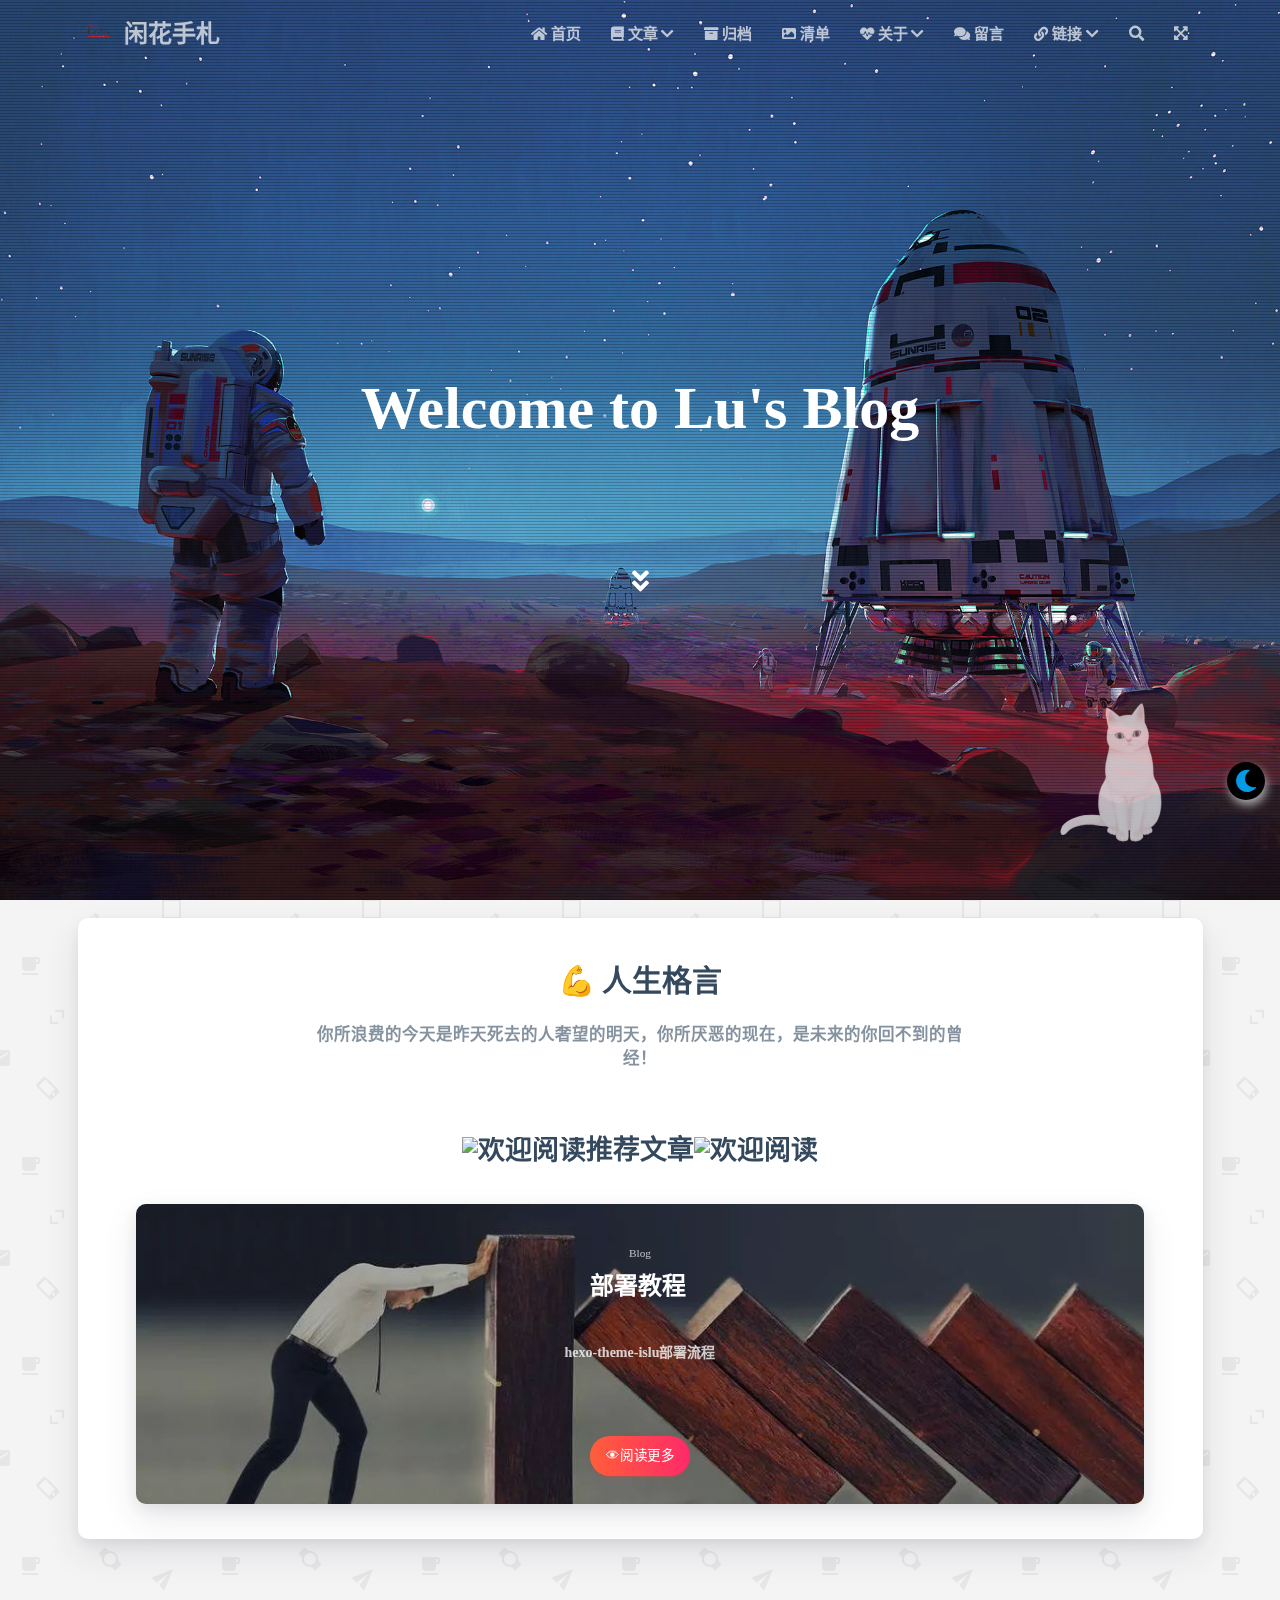
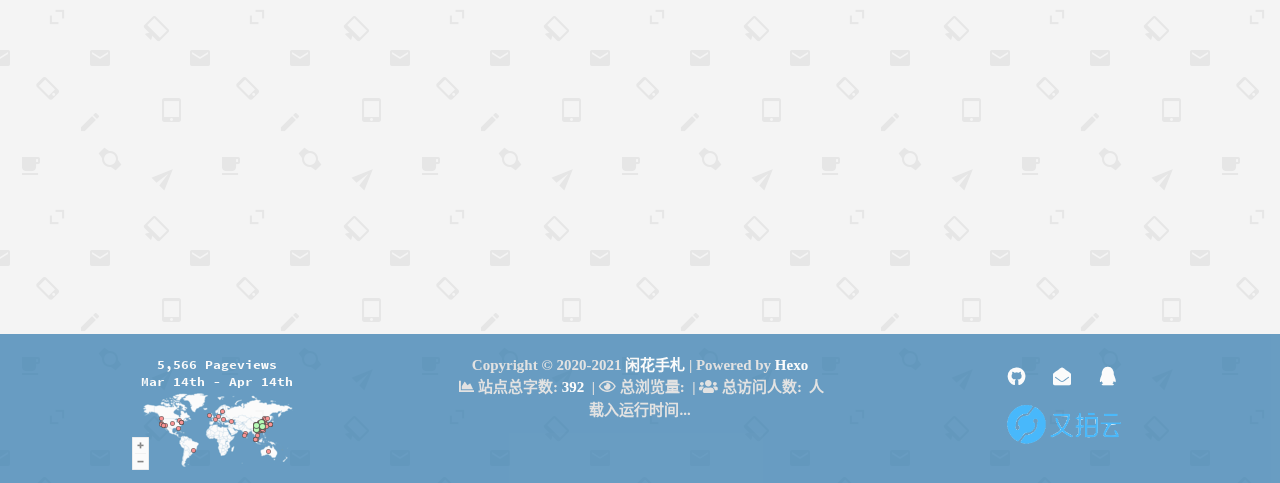
==== commit a910711c: "Site updated: 2021-05-18 16:41:57" ====
--- a/index.html
+++ b/index.html
@@ -1 +1 @@
-<!DOCTYPE HTML><html lang="zh-CN"><head><meta charset="utf-8"><meta name="keywords" content="闲花手札,卢慧军,Lu,Java,web网站,经验分享,hexo,个人博客,生活记录等"><meta name="description" content="Lu&#39;s blog是一个记录生活,分享知识的个人博客。主要记录生活的点点滴滴,分享学习上的经验知识,以求在茫茫人海中留下些许足迹。"><meta http-equiv="X-UA-Compatible" content="IE=edge"><meta name="viewport" content="width=device-width,initial-scale=1,user-scalable=no"><meta name="renderer" content="webkit|ie-stand|ie-comp"><meta name="mobile-web-app-capable" content="yes"><meta name="format-detection" content="telephone=no"><meta name="apple-mobile-web-app-capable" content="yes"><meta name="apple-mobile-web-app-status-bar-style" content="black-translucent"><title>闲花手札 | Lu&#39;s Blog</title><link rel="icon" type="image/png" href="/medias/detail/logo.png"><link rel="stylesheet" type="text/css" href="/libs/awesome/css/all.css"><link rel="stylesheet" type="text/css" href="/libs/materialize/materialize.min.css"><link rel="stylesheet" type="text/css" href="/libs/aos/aos.css"><link rel="stylesheet" type="text/css" href="/libs/animate/animate.min.css"><link rel="stylesheet" type="text/css" href="/libs/lightGallery/css/lightgallery.min.css"><link rel="stylesheet" type="text/css" href="/css/islu.css"><link rel="stylesheet" type="text/css" href="/css/my.css"><link rel="stylesheet" type="text/css" href="/css/loading.css"><link rel="stylesheet" type="text/css" href="/css/dark.css"><script src="/libs/jquery/jquery.min.js"></script><meta name="generator" content="Hexo 5.4.0"><style>.github-emoji{position:relative;display:inline-block;width:1.2em;min-height:1.2em;overflow:hidden;vertical-align:top;color:transparent}.github-emoji>span{position:relative;z-index:10}.github-emoji .fancybox,.github-emoji img{margin:0!important;padding:0!important;border:none!important;outline:0!important;text-decoration:none!important;user-select:none!important;cursor:auto!important}.github-emoji img{height:1.2em!important;width:1.2em!important;position:absolute!important;left:50%!important;top:50%!important;transform:translate(-50%,-50%)!important;user-select:none!important;cursor:auto!important}.github-emoji-fallback{color:inherit}.github-emoji-fallback img{opacity:0!important}</style></head><body><div id="loading-container"><p class="loading-text">嘘 ~ 正在从服务器偷取页面 . . .</p><div class="loading-image"><div></div><div></div><div></div><div></div><div></div><div></div></div></div><script>setTimeout(function(){const e=document.getElementById("loading-container");e.className="fadeout",setTimeout(function(){e.style.display="none"},500)},500)</script><header class="navbar-fixed"><nav id="headNav" class="bg-color nav-transparent"><div id="navContainer" class="nav-wrapper container"><div class="brand-logo"><a href="/" class="waves-effect waves-light"><div><img src="/medias/detail/logo.png" class="logo-img" alt="LOGO"> <span class="logo-span">闲花手札</span></div></a></div><a href="#" data-target="mobile-nav" class="sidenav-trigger button-collapse"><i class="fas fa-bars"></i></a><ul class="right nav-menu"><li class="hide-on-med-and-down nav-item"><a href="/" class="waves-effect waves-light"><i class="fas fa-home" style="zoom:.6"></i> <span>首页</span></a></li><li class="hide-on-med-and-down nav-item"><a href="" class="waves-effect waves-light"><i class="fas fa-book" style="zoom:.6"></i> <span>文章</span> <i class="fas fa-chevron-down" aria-hidden="true" style="zoom:.6"></i></a><ul class="sub-nav menus_item_child"><li><a href="/tags"><i class="fas fa-tags" style="margin-top:-20px;zoom:.6"></i> <span>标签</span></a></li><li><a href="/categories"><i class="fas fa-bookmark" style="margin-top:-20px;zoom:.6"></i> <span>分类</span></a></li><li><a href="/categories/%E9%9A%8F%E7%AC%94/"><i class="fas fa-pen" style="margin-top:-20px;zoom:.6"></i> <span>随笔</span></a></li></ul></li><li class="hide-on-med-and-down nav-item"><a href="/archives" class="waves-effect waves-light"><i class="fas fa-archive" style="zoom:.6"></i> <span>归档</span></a></li><li class="hide-on-med-and-down nav-item"><a href="/time" class="waves-effect waves-light"><i class="fas fa-image" style="zoom:.6"></i> <span>清单</span></a></li><li class="hide-on-med-and-down nav-item"><a href="" class="waves-effect waves-light"><i class="fas fa-heartbeat" style="zoom:.6"></i> <span>关于</span> <i class="fas fa-chevron-down" aria-hidden="true" style="zoom:.6"></i></a><ul class="sub-nav menus_item_child"><li><a href="/about"><i class="fas fa-user-circle" style="margin-top:-20px;zoom:.6"></i> <span>博主</span></a></li><li><a href="/journal"><i class="fas fa-cogs" style="margin-top:-20px;zoom:.6"></i> <span>日志</span></a></li><li><a href="/rewardModal"><i class="fas fa-image" style="margin-top:-20px;zoom:.6"></i> <span>打赏</span></a></li></ul></li><li class="hide-on-med-and-down nav-item"><a href="/contact" id="contact" class="waves-effect waves-light"><i class="fas fa-comments" style="zoom:.6"></i> <span>留言</span></a></li><li class="hide-on-med-and-down nav-item"><a href="" class="waves-effect waves-light"><i class="fas fa-link" style="zoom:.6"></i> <span>链接</span> <i class="fas fa-chevron-down" aria-hidden="true" style="zoom:.6"></i></a><ul class="sub-nav menus_item_child"><li><a href="/friends"><i class="fas fa-address-book" style="margin-top:-20px;zoom:.6"></i> <span>友情链接</span></a></li><li><a href="/av"><i class="fas fa-music" style="margin-top:-20px;zoom:.6"></i> <span>影乐观赏</span></a></li><li><a href="/navigate"><i class="fas fa-location-arrow" style="margin-top:-20px;zoom:.6"></i> <span>常用网站</span></a></li><li><a href="/supervise"><i class="fa fa-desktop" style="margin-top:-20px;zoom:.6"></i> <span>友链监测</span></a></li></ul></li><li><a href="#searchModal" class="modal-trigger waves-effect waves-light"><i id="searchIcon" class="fas fa-search" title="搜索" style="zoom:.85"></i></a></li><li id="fullscreen_li" class="fullscreen"><a href="javascript:void(0);" class="modal-trigger waves-effect waves-light"><i id="fullscreen" class="fa fa-expand-arrows-alt" title="全屏" style="zoom:.65"></i></a></li></ul><div id="mobile-nav" class="side-nav sidenav"><div class="mobile-head bg-color"><img src="/medias/detail/logo.png" class="logo-img circle responsive-img"><div class="logo-name">闲花手札 | Lu&#39;s Blog</div><div class="logo-desc">Lu&#39;s blog是一个记录生活,分享知识的个人博客。主要记录生活的点点滴滴,分享学习上的经验知识,以求在茫茫人海中留下些许足迹。</div></div><ul class="menu-list mobile-menu-list"><li class="m-nav-item"><a href="/" class="waves-effect waves-light">首页</a></li><li class="m-nav-item"><a href="javascript:;">文章 <span class="m-icon"><i class="fas fa-chevron-right"></i></span></a><ul><li><a href="/tags" style="margin-left:0"><i class="fa fas fa-tags" style="position:absolute;left:28px"></i> <span>标签</span></a></li><li><a href="/categories" style="margin-left:0"><i class="fa fas fa-bookmark" style="position:absolute;left:28px"></i> <span>分类</span></a></li><li><a href="/categories/%E9%9A%8F%E7%AC%94/" style="margin-left:0"><i class="fa fas fa-pen" style="position:absolute;left:28px"></i> <span>随笔</span></a></li></ul></li><li class="m-nav-item"><a href="/archives" class="waves-effect waves-light">归档</a></li><li class="m-nav-item"><a href="/time" class="waves-effect waves-light">清单</a></li><li class="m-nav-item"><a href="javascript:;">关于 <span class="m-icon"><i class="fas fa-chevron-right"></i></span></a><ul><li><a href="/about" style="margin-left:0"><i class="fa fas fa-user-circle" style="position:absolute;left:28px"></i> <span>博主</span></a></li><li><a href="/journal" style="margin-left:0"><i class="fa fas fa-cogs" style="position:absolute;left:28px"></i> <span>日志</span></a></li><li><a href="/rewardModal" style="margin-left:0"><i class="fa fas fa-image" style="position:absolute;left:28px"></i> <span>打赏</span></a></li></ul></li><li class="m-nav-item"><a href="/contact" class="waves-effect waves-light">留言</a></li><li class="m-nav-item"><a href="javascript:;">链接 <span class="m-icon"><i class="fas fa-chevron-right"></i></span></a><ul><li><a href="/friends" style="margin-left:0"><i class="fa fas fa-address-book" style="position:absolute;left:28px"></i> <span>友情链接</span></a></li><li><a href="/av" style="margin-left:0"><i class="fa fas fa-music" style="position:absolute;left:28px"></i> <span>影乐观赏</span></a></li><li><a href="/navigate" style="margin-left:0"><i class="fa fas fa-location-arrow" style="position:absolute;left:28px"></i> <span>常用网站</span></a></li><li><a href="/supervise" style="margin-left:0"><i class="fa fa fa-desktop" style="position:absolute;left:28px"></i> <span>友链监测</span></a></li></ul></li></ul></div></div></nav></header><div class="carousel carousel-slider center index-cover" data-indicators="true" style="margin-top:-64px"><div class="carousel-item red white-text bg-cover about-cover"><div class="container"><div class="row"><div class="col s10 offset-s1 m8 offset-m2 l8 offset-l2"><div class="brand"><div class="title center-align">Welcome to Lu&#39;s Blog</div><div class="description center-align"><span id="subtitle"></span><script src="https://cdn.jsdelivr.net/npm/typed.js@2.0.11"></script><script>var typed=new Typed("#subtitle",{strings:["鸿鹄岂甘等闲志,斗胆立势同海枯.","Do a large swan gump aimlessly, dared stand potential with the Dead Sea."],startDelay:300,typeSpeed:100,loop:!0,backSpeed:50,showCursor:!0})</script></div></div></div></div><script>$(".bg-cover").css("background-image","url(/medias/banner/0.jpg)")</script><div class="cover-btns" id="scroll"><a href="#indexCard" class="waves-effect waves-light scroll-down-effects"><i class="fa fa-angle-double-down"></i></a></div></div></div></div><script>$(function(){let e=$(".carousel"),n=!1;e.carousel({duration:Number("120"),fullWidth:!0,indicators:!0,onCycleTo(){var e;n||(e=this,setInterval(()=>{(e.pressed||e.dragged)&&r()},1e3),n=!0)}});let c,t=function(){c=setInterval(function(){e.carousel("next")},5e3)};function r(){clearInterval(c),t()}t(),$("#prev-cover").click(function(){e.carousel("prev"),r()}),$("#next-cover").click(function(){e.carousel("next"),r()})})</script><main class="content"><div id="indexCard" class="index-card"><div class="container"><div class="card"><div class="card-content"><div class="dream"><div class="title center-align">💪 人生格言</div><div class="row"><div class="col l8 offset-l2 m10 offset-m1 s10 offset-s1 center-align text">你所浪费的今天是昨天死去的人奢望的明天，你所厌恶的现在，是未来的你回不到的曾经！</div></div></div><div id="recommend-sections" class="recommend"><div class="title"><img src="https://files.islu.cn/detail/love.png" alt="欢迎阅读">推荐文章<img src="https://files.islu.cn/detail/love.png" alt="欢迎阅读"></div><div class="row"><div class="col s12"><div class="post-card" style="background-image:url(/medias/article/1.jfif)"><div class="post-body"><div class="post-categories"><a href="/categories/Blog/" class="category">Blog</a></div><a href="/posts/2483.html"><h3 class="post-title">部署教程</h3></a><p class="post-description">hexo-theme-islu部署流程</p><a href="/posts/2483.html" class="read-more btn waves-effect waves-light" style="background:linear-gradient(to right,#ff5e3a 0,#ff2a68 100%)" target="_blank">👁阅读更多</a></div></div></div></div></div></div></div></div></div><article id="articles" class="container articles"><div class="row article-row"><div class="article col s12 m6 l4" data-aos="zoom-in"><div class="card"><a href="/posts/2483.html"><div class="card-image"><img src="/medias/article/1.jfif" class="responsive-img" alt="部署教程"> <span class="card-title">部署教程</span></div></a><div class="card-content article-content"><div class="summary block-with-text">hexo-theme-islu部署流程</div><div class="publish-info"><span class="publish-date"><i class="far fa-clock fa-fw icon-date"></i>2021-04-13 </span><span class="publish-author"><i class="fas fa-bookmark fa-fw icon-category"></i> <a href="/categories/Blog/" class="post-category">Blog</a></span></div></div><div class="card-action article-tags"><a href="/tags/blog/"><span class="chip bg-color">blog</span> </a><a href="/tags/hexo/"><span class="chip bg-color">hexo</span></a></div></div></div><div class="article col s12 m6 l4" data-aos="zoom-in"><div class="card"><a href="/posts/980.html"><div class="card-image"><img src="/medias/article/essay-life.jpg" class="responsive-img" alt="essay-life"> <span class="card-title">essay-life</span></div></a><div class="card-content article-content"><div class="summary block-with-text">请相信生活,相信自己</div><div class="publish-info"><span class="publish-date"><i class="far fa-clock fa-fw icon-date"></i>2021-03-15 </span><span class="publish-author"><i class="fas fa-bookmark fa-fw icon-category"></i> <a href="/categories/%E9%9A%8F%E7%AC%94/" class="post-category">随笔</a></span></div></div><div class="card-action article-tags"><a href="/tags/%E9%9A%8F%E7%AC%94/"><span class="chip bg-color">随笔</span> </a><a href="/tags/%E8%AF%B7%E7%9B%B8%E4%BF%A1%E7%94%9F%E6%B4%BB/"><span class="chip bg-color">请相信生活</span></a></div></div></div></div></article></main><div id="bg"><canvas></canvas><canvas></canvas><canvas></canvas></div><script src="/js/dark.js"></script><script src="/js/canva.js"></script><footer class="page-footer bg-color"><div class="container row center-align" style="margin-bottom:0!important"><div class="col s12 m3 l3 social-link" id="visitmap"><a target="_blank" rel="noopener external nofollow noreferrer" href="https://clustrmaps.com/site/1bgbn" title="Visit tracker"><img src="/medias/detail/map_v2.png" style="filter:brightness(1)" alt="访客地图"></a></div><div class="col s12 m6 l6 copy-right">Copyright&nbsp;&copy; <span id="year">2020-2021</span> <a href="/about" target="_blank">闲花手札</a> |&nbsp;Powered by&nbsp;<a href="https://hexo.io/" target="_blank">Hexo</a><br>&nbsp;<i class="fas fa-chart-area"></i>&nbsp;站点总字数:&nbsp;<span class="white-color">392</span>&nbsp; <span id="busuanzi_container_site_pv">|&nbsp;<i class="far fa-eye"></i>&nbsp;总浏览量:&nbsp;<span id="busuanzi_value_site_pv" class="white-color"></span>&nbsp; </span><span id="busuanzi_container_site_uv">|&nbsp;<i class="fas fa-users"></i>&nbsp;总访问人数:&nbsp;<span id="busuanzi_value_site_uv" class="white-color"></span>&nbsp;人</span><br><span id="sitetime">载入运行时间...</span><script>function siteTime(){var e=36e5,t=24*e,n=new Date,o="2020",r=n.getFullYear(),i=n.getMonth()+1,a=n.getDate(),m=n.getHours(),s=n.getMinutes(),g=n.getSeconds(),n=Date.UTC(o,"10","29","0","0","0"),a=Date.UTC(r,i,a,m,s,g)-n,m=Math.floor(a/31536e6),s=Math.floor(a/t-365*m),g=Math.floor((a-(365*m+s)*t)/e),n=Math.floor((a-(365*m+s)*t-g*e)/6e4),e=Math.floor((a-(365*m+s)*t-g*e-6e4*n)/1e3);o==r?(document.getElementById("year").innerHTML=r,document.getElementById("sitetime").innerHTML="The site has been running for "+s+" y "+g+" h "+n+" m "+e+" s"):(document.getElementById("year").innerHTML=o+" - "+r,document.getElementById("sitetime").innerHTML="The site has been running for "+m+" y "+s+" d "+g+" h "+n+" m "+e+" s")}setInterval(siteTime,1e3)</script><br></div><div class="col s12 m3 l3 social-link social-statis social-statis"><a href="https://github.com/ialoe" class="tooltipped" target="_blank" data-tooltip="访问我的GitHub" data-position="top" data-delay="50"><i class="fab fa-github"></i> </a><a href="mailto:ialoe@qq.com" class="tooltipped" target="_blank" data-tooltip="邮件联系我" data-position="top" data-delay="50"><i class="fas fa-envelope-open"></i> </a><a href="tencent://AddContact/?fromId=50&fromSubId=1&subcmd=all&uin=180353980" class="tooltipped" target="_blank" data-tooltip="QQ联系我: 180353980" data-position="top" data-delay="50"><i class="fab fa-qq"></i></a></div><img style="height:67px;cursor:pointer" src="/medias/detail/logo2.png" alt="又拍云" onclick='location.href="https://www.upyun.com/?utm_source=lianmeng&amp;utm_medium=referral"'></div></footer><div class="progress-bar"></div><div id="searchModal" class="modal"><div class="modal-content"><div class="search-header"><span class="title"><i class="fas fa-search"></i>&nbsp;&nbsp;搜索</span> <input type="search" id="searchInput" name="s" placeholder="请输入搜索的关键字" class="search-input"></div><div id="searchResult"></div></div></div><script type="text/javascript">$(function(){searchFunc("/search.xml","searchInput","searchResult")})</script><div id="backTop" class="top-scroll" title="回到顶部"><a class="btn-floating btn-large waves-effect waves-light" href="#!"><i class="fas fa-arrow-up"></i></a></div><a onclick="switchNightMode()" id="sma" title="模式切换"><i class="fa fa-moon-o" id="nightMode" aria-hidden="true"></i></a><script src="/libs/materialize/materialize.min.js"></script><script src="/libs/masonry/masonry.pkgd.min.js"></script><script src="/libs/aos/aos.js"></script><script src="/libs/scrollprogress/scrollProgress.min.js"></script><script src="/libs/lightGallery/js/lightgallery-all.min.js"></script><script src="/js/islu.js"></script><script src="/libs/search/search.js"></script><script data-ad-client="ca-pub-9875299461913117" async src="https://pagead2.googlesyndication.com/pagead/js/adsbygoogle.js"></script><script src="/libs/others/clicklove.js" async></script><script async src="/libs/others/busuanzi.pure.mini.js"></script><script src="/libs/instantpage/instantpage.js" type="module"></script><script src="/live2dw/lib/L2Dwidget.min.js?094cbace49a39548bed64abff5988b05"></script><script>L2Dwidget.init({pluginRootPath:"live2dw/",pluginJsPath:"lib/",pluginModelPath:"assets/",tagMode:!1,log:!1,model:{jsonPath:"/live2dw/assets/tororo.model.json"},display:{superSample:2,position:"right",width:150,height:300,hOffset:75,vOffset:-20},mobile:{show:!0,scale:.5},react:{opacity:.7},name:{canvas:"live2dcanvas",div:"live2d-widget"},dev:{border:!1},dialog:{enable:!1,hitokoto:!1}})</script><script>window.imageLazyLoadSetting={isSPA:!1,preloadRatio:1,processImages:null}</script><script>window.addEventListener("load",function(){var t=/\.(gif|jpg|jpeg|tiff|png)$/i,r=/^data:image\/[a-z]+;base64,/;Array.prototype.slice.call(document.querySelectorAll("img[data-original]")).forEach(function(a){var e=a.parentNode;"A"===e.tagName&&(e.href.match(t)||e.href.match(r))&&(e.href=a.dataset.original)})})</script><script>!function(n){n.imageLazyLoadSetting.processImages=o;var e=n.imageLazyLoadSetting.isSPA,i=n.imageLazyLoadSetting.preloadRatio||1,r=Array.prototype.slice.call(document.querySelectorAll("img[data-original]"));function o(){e&&(r=Array.prototype.slice.call(document.querySelectorAll("img[data-original]")));for(var t,a=0;a<r.length;a++)0<=(t=(t=r[a]).getBoundingClientRect()).bottom&&0<=t.left&&t.top<=(n.innerHeight*i||document.documentElement.clientHeight*i)&&function(){var e=r[a],t=e,n=function(){r=r.filter(function(t){return e!==t})},i=new Image,o=t.getAttribute("data-original");i.onload=function(){t.src=o,n()},t.src!==o&&(i.src=o)}()}o(),n.addEventListener("scroll",function(){var t=o,e=n;clearTimeout(t.tId),t.tId=setTimeout(function(){t.call(e)},500)})}(this)</script></body></html>+<!DOCTYPE HTML><html lang="zh-CN"><head><meta charset="utf-8"><meta name="keywords" content="闲花手札,卢慧军,Lu,Java,web网站,经验分享,hexo,个人博客,生活记录等"><meta name="description" content="Lu&#39;s blog是一个记录生活,分享知识的个人博客。主要记录生活的点点滴滴,分享学习上的经验知识,以求在茫茫人海中留下些许足迹。"><meta http-equiv="X-UA-Compatible" content="IE=edge"><meta name="viewport" content="width=device-width,initial-scale=1,user-scalable=no"><meta name="renderer" content="webkit|ie-stand|ie-comp"><meta name="mobile-web-app-capable" content="yes"><meta name="format-detection" content="telephone=no"><meta name="apple-mobile-web-app-capable" content="yes"><meta name="apple-mobile-web-app-status-bar-style" content="black-translucent"><title>闲花手札 | Lu&#39;s Blog</title><link rel="icon" type="image/png" href="/medias/detail/logo.png"><link rel="stylesheet" type="text/css" href="/libs/awesome/css/all.css"><link rel="stylesheet" type="text/css" href="/libs/materialize/materialize.min.css"><link rel="stylesheet" type="text/css" href="/libs/aos/aos.css"><link rel="stylesheet" type="text/css" href="/libs/animate/animate.min.css"><link rel="stylesheet" type="text/css" href="/libs/lightGallery/css/lightgallery.min.css"><link rel="stylesheet" type="text/css" href="/css/islu.css"><link rel="stylesheet" type="text/css" href="/css/my.css"><link rel="stylesheet" type="text/css" href="/css/loading.css"><link rel="stylesheet" type="text/css" href="/css/dark.css"><script src="/libs/jquery/jquery.min.js"></script><meta name="generator" content="Hexo 5.4.0"><style>.github-emoji{position:relative;display:inline-block;width:1.2em;min-height:1.2em;overflow:hidden;vertical-align:top;color:transparent}.github-emoji>span{position:relative;z-index:10}.github-emoji .fancybox,.github-emoji img{margin:0!important;padding:0!important;border:none!important;outline:0!important;text-decoration:none!important;user-select:none!important;cursor:auto!important}.github-emoji img{height:1.2em!important;width:1.2em!important;position:absolute!important;left:50%!important;top:50%!important;transform:translate(-50%,-50%)!important;user-select:none!important;cursor:auto!important}.github-emoji-fallback{color:inherit}.github-emoji-fallback img{opacity:0!important}</style></head><body><div id="loading-container"><p class="loading-text">嘘 ~ 正在从服务器偷取页面 . . .</p><div class="loading-image"><div></div><div></div><div></div><div></div><div></div><div></div></div></div><script>setTimeout(function(){const e=document.getElementById("loading-container");e.className="fadeout",setTimeout(function(){e.style.display="none"},500)},500)</script><header class="navbar-fixed"><nav id="headNav" class="bg-color nav-transparent"><div id="navContainer" class="nav-wrapper container"><div class="brand-logo"><a href="/" class="waves-effect waves-light"><div><img src="/medias/detail/logo.png" class="logo-img" alt="LOGO"> <span class="logo-span">闲花手札</span></div></a></div><a href="#" data-target="mobile-nav" class="sidenav-trigger button-collapse"><i class="fas fa-bars"></i></a><ul class="right nav-menu"><li class="hide-on-med-and-down nav-item"><a href="/" class="waves-effect waves-light"><i class="fas fa-home" style="zoom:.6"></i> <span>首页</span></a></li><li class="hide-on-med-and-down nav-item"><a href="" class="waves-effect waves-light"><i class="fas fa-book" style="zoom:.6"></i> <span>文章</span> <i class="fas fa-chevron-down" aria-hidden="true" style="zoom:.6"></i></a><ul class="sub-nav menus_item_child"><li><a href="/tags"><i class="fas fa-tags" style="margin-top:-20px;zoom:.6"></i> <span>标签</span></a></li><li><a href="/categories"><i class="fas fa-bookmark" style="margin-top:-20px;zoom:.6"></i> <span>分类</span></a></li><li><a href="/categories/%E9%9A%8F%E7%AC%94/"><i class="fas fa-pen" style="margin-top:-20px;zoom:.6"></i> <span>随笔</span></a></li></ul></li><li class="hide-on-med-and-down nav-item"><a href="/archives" class="waves-effect waves-light"><i class="fas fa-archive" style="zoom:.6"></i> <span>归档</span></a></li><li class="hide-on-med-and-down nav-item"><a href="/time" class="waves-effect waves-light"><i class="fas fa-image" style="zoom:.6"></i> <span>清单</span></a></li><li class="hide-on-med-and-down nav-item"><a href="" class="waves-effect waves-light"><i class="fas fa-heartbeat" style="zoom:.6"></i> <span>关于</span> <i class="fas fa-chevron-down" aria-hidden="true" style="zoom:.6"></i></a><ul class="sub-nav menus_item_child"><li><a href="/about"><i class="fas fa-user-circle" style="margin-top:-20px;zoom:.6"></i> <span>博主</span></a></li><li><a href="/journal"><i class="fas fa-cogs" style="margin-top:-20px;zoom:.6"></i> <span>日志</span></a></li><li><a href="/rewardModal"><i class="fas fa-image" style="margin-top:-20px;zoom:.6"></i> <span>打赏</span></a></li></ul></li><li class="hide-on-med-and-down nav-item"><a href="/contact" id="contact" class="waves-effect waves-light"><i class="fas fa-comments" style="zoom:.6"></i> <span>留言</span></a></li><li class="hide-on-med-and-down nav-item"><a href="" class="waves-effect waves-light"><i class="fas fa-link" style="zoom:.6"></i> <span>链接</span> <i class="fas fa-chevron-down" aria-hidden="true" style="zoom:.6"></i></a><ul class="sub-nav menus_item_child"><li><a href="/friends"><i class="fas fa-address-book" style="margin-top:-20px;zoom:.6"></i> <span>友情链接</span></a></li><li><a href="/av"><i class="fas fa-music" style="margin-top:-20px;zoom:.6"></i> <span>影乐观赏</span></a></li><li><a href="/navigate"><i class="fas fa-location-arrow" style="margin-top:-20px;zoom:.6"></i> <span>常用网站</span></a></li><li><a href="/supervise"><i class="fa fa-desktop" style="margin-top:-20px;zoom:.6"></i> <span>友链监测</span></a></li></ul></li><li><a href="#searchModal" class="modal-trigger waves-effect waves-light"><i id="searchIcon" class="fas fa-search" title="搜索" style="zoom:.85"></i></a></li><li id="fullscreen_li" class="fullscreen"><a href="javascript:void(0);" class="modal-trigger waves-effect waves-light"><i id="fullscreen" class="fa fa-expand-arrows-alt" title="全屏" style="zoom:.65"></i></a></li></ul><div id="mobile-nav" class="side-nav sidenav"><div class="mobile-head bg-color"><img src="/medias/detail/logo.png" class="logo-img circle responsive-img"><div class="logo-name">闲花手札 | Lu&#39;s Blog</div><div class="logo-desc">Lu&#39;s blog是一个记录生活,分享知识的个人博客。主要记录生活的点点滴滴,分享学习上的经验知识,以求在茫茫人海中留下些许足迹。</div></div><ul class="menu-list mobile-menu-list"><li class="m-nav-item"><a href="/" class="waves-effect waves-light">首页</a></li><li class="m-nav-item"><a href="javascript:;">文章 <span class="m-icon"><i class="fas fa-chevron-right"></i></span></a><ul><li><a href="/tags" style="margin-left:0"><i class="fa fas fa-tags" style="position:absolute;left:28px"></i> <span>标签</span></a></li><li><a href="/categories" style="margin-left:0"><i class="fa fas fa-bookmark" style="position:absolute;left:28px"></i> <span>分类</span></a></li><li><a href="/categories/%E9%9A%8F%E7%AC%94/" style="margin-left:0"><i class="fa fas fa-pen" style="position:absolute;left:28px"></i> <span>随笔</span></a></li></ul></li><li class="m-nav-item"><a href="/archives" class="waves-effect waves-light">归档</a></li><li class="m-nav-item"><a href="/time" class="waves-effect waves-light">清单</a></li><li class="m-nav-item"><a href="javascript:;">关于 <span class="m-icon"><i class="fas fa-chevron-right"></i></span></a><ul><li><a href="/about" style="margin-left:0"><i class="fa fas fa-user-circle" style="position:absolute;left:28px"></i> <span>博主</span></a></li><li><a href="/journal" style="margin-left:0"><i class="fa fas fa-cogs" style="position:absolute;left:28px"></i> <span>日志</span></a></li><li><a href="/rewardModal" style="margin-left:0"><i class="fa fas fa-image" style="position:absolute;left:28px"></i> <span>打赏</span></a></li></ul></li><li class="m-nav-item"><a href="/contact" class="waves-effect waves-light">留言</a></li><li class="m-nav-item"><a href="javascript:;">链接 <span class="m-icon"><i class="fas fa-chevron-right"></i></span></a><ul><li><a href="/friends" style="margin-left:0"><i class="fa fas fa-address-book" style="position:absolute;left:28px"></i> <span>友情链接</span></a></li><li><a href="/av" style="margin-left:0"><i class="fa fas fa-music" style="position:absolute;left:28px"></i> <span>影乐观赏</span></a></li><li><a href="/navigate" style="margin-left:0"><i class="fa fas fa-location-arrow" style="position:absolute;left:28px"></i> <span>常用网站</span></a></li><li><a href="/supervise" style="margin-left:0"><i class="fa fa fa-desktop" style="position:absolute;left:28px"></i> <span>友链监测</span></a></li></ul></li></ul></div></div></nav></header><div class="carousel carousel-slider center index-cover" data-indicators="true" style="margin-top:-64px"><div class="carousel-item red white-text bg-cover about-cover"><div class="container"><div class="row"><div class="col s10 offset-s1 m8 offset-m2 l8 offset-l2"><div class="brand"><div class="title center-align">Welcome to Lu&#39;s Blog</div><div class="description center-align"><span id="subtitle"></span><script src="https://cdn.jsdelivr.net/npm/typed.js@2.0.11"></script><script>var typed=new Typed("#subtitle",{strings:["鸿鹄岂甘等闲志,斗胆立势同海枯.","Do a large swan gump aimlessly, dared stand potential with the Dead Sea."],startDelay:300,typeSpeed:100,loop:!0,backSpeed:50,showCursor:!0})</script></div></div></div></div><script>$(".bg-cover").css("background-image","url(/medias/banner/0.jpg)")</script><div class="cover-btns" id="scroll"><a href="#indexCard" class="waves-effect waves-light scroll-down-effects"><i class="fa fa-angle-double-down"></i></a></div></div></div></div><script>$(function(){let e=$(".carousel"),n=!1;e.carousel({duration:Number("120"),fullWidth:!0,indicators:!0,onCycleTo(){var e;n||(e=this,setInterval(()=>{(e.pressed||e.dragged)&&r()},1e3),n=!0)}});let c,t=function(){c=setInterval(function(){e.carousel("next")},5e3)};function r(){clearInterval(c),t()}t(),$("#prev-cover").click(function(){e.carousel("prev"),r()}),$("#next-cover").click(function(){e.carousel("next"),r()})})</script><main class="content"><div id="indexCard" class="index-card"><div class="container"><div class="card"><div class="card-content"><div class="dream"><div class="title center-align">💪 人生格言</div><div class="row"><div class="col l8 offset-l2 m10 offset-m1 s10 offset-s1 center-align text">你所浪费的今天是昨天死去的人奢望的明天，你所厌恶的现在，是未来的你回不到的曾经！</div></div></div><div id="recommend-sections" class="recommend"><div class="title"><img src="https://files.islu.cn/detail/love.png" alt="欢迎阅读">推荐文章<img src="https://files.islu.cn/detail/love.png" alt="欢迎阅读"></div><div class="row"><div class="col s12"><div class="post-card" style="background-image:url(/medias/article/1.jfif)"><div class="post-body"><div class="post-categories"><a href="/categories/Blog/" class="category">Blog</a></div><a href="/posts/2483.html"><h3 class="post-title">部署教程</h3></a><p class="post-description">hexo-theme-islu部署流程</p><a href="/posts/2483.html" class="read-more btn waves-effect waves-light" style="background:linear-gradient(to right,#ff5e3a 0,#ff2a68 100%)" target="_blank">👁阅读更多</a></div></div></div></div></div></div></div></div></div><article id="articles" class="container articles"><div class="row article-row"><div class="article col s12 m6 l4" data-aos="zoom-in"><div class="card"><a href="/posts/2483.html"><div class="card-image"><img src="/medias/article/1.jfif" class="responsive-img" alt="部署教程"> <span class="card-title">部署教程</span></div></a><div class="card-content article-content"><div class="summary block-with-text">hexo-theme-islu部署流程</div><div class="publish-info"><span class="publish-date"><i class="far fa-clock fa-fw icon-date"></i>2021-04-13 </span><span class="publish-author"><i class="fas fa-bookmark fa-fw icon-category"></i> <a href="/categories/Blog/" class="post-category">Blog</a></span></div></div><div class="card-action article-tags"><a href="/tags/blog/"><span class="chip bg-color">blog</span> </a><a href="/tags/hexo/"><span class="chip bg-color">hexo</span></a></div></div></div><div class="article col s12 m6 l4" data-aos="zoom-in"><div class="card"><a href="/posts/980.html"><div class="card-image"><img src="/medias/article/essay-life.jpg" class="responsive-img" alt="essay-life"> <span class="card-title">essay-life</span></div></a><div class="card-content article-content"><div class="summary block-with-text">请相信生活,相信自己</div><div class="publish-info"><span class="publish-date"><i class="far fa-clock fa-fw icon-date"></i>2021-03-15 </span><span class="publish-author"><i class="fas fa-bookmark fa-fw icon-category"></i> <a href="/categories/%E9%9A%8F%E7%AC%94/" class="post-category">随笔</a></span></div></div><div class="card-action article-tags"><a href="/tags/%E9%9A%8F%E7%AC%94/"><span class="chip bg-color">随笔</span> </a><a href="/tags/%E8%AF%B7%E7%9B%B8%E4%BF%A1%E7%94%9F%E6%B4%BB/"><span class="chip bg-color">请相信生活</span></a></div></div></div></div></article></main><div id="bg"><canvas></canvas><canvas></canvas><canvas></canvas></div><script src="/js/dark.js"></script><script src="/js/canva.js"></script><footer class="page-footer bg-color"><div class="container row center-align" style="margin-bottom:0!important"><div class="col s12 m3 l3 social-link" id="visitmap"><a target="_blank" rel="noopener external nofollow noreferrer" href="https://clustrmaps.com/site/1bgbn" title="Visit tracker"><img src="/medias/detail/map_v2.png" style="filter:brightness(1)" alt="访客地图"></a></div><div class="col s12 m6 l6 copy-right">Copyright&nbsp;&copy; <span id="year">2020-2021</span> <a href="/about" target="_blank">闲花手札</a> |&nbsp;Powered by&nbsp;<a href="https://hexo.io/" target="_blank">Hexo</a><br>&nbsp;<i class="fas fa-chart-area"></i>&nbsp;站点总字数:&nbsp;<span class="white-color">392</span>&nbsp; <span id="busuanzi_container_site_pv">|&nbsp;<i class="far fa-eye"></i>&nbsp;总浏览量:&nbsp;<span id="busuanzi_value_site_pv" class="white-color"></span>&nbsp; </span><span id="busuanzi_container_site_uv">|&nbsp;<i class="fas fa-users"></i>&nbsp;总访问人数:&nbsp;<span id="busuanzi_value_site_uv" class="white-color"></span>&nbsp;人</span><br><span id="sitetime">载入运行时间...</span><script>function siteTime(){var e=36e5,t=24*e,n=new Date,o="2020",r=n.getFullYear(),i=n.getMonth()+1,a=n.getDate(),m=n.getHours(),s=n.getMinutes(),g=n.getSeconds(),n=Date.UTC(o,"10","29","0","0","0"),a=Date.UTC(r,i,a,m,s,g)-n,m=Math.floor(a/31536e6),s=Math.floor(a/t-365*m),g=Math.floor((a-(365*m+s)*t)/e),n=Math.floor((a-(365*m+s)*t-g*e)/6e4),e=Math.floor((a-(365*m+s)*t-g*e-6e4*n)/1e3);o==r?(document.getElementById("year").innerHTML=r,document.getElementById("sitetime").innerHTML="The site has been running for "+s+" y "+g+" h "+n+" m "+e+" s"):(document.getElementById("year").innerHTML=o+" - "+r,document.getElementById("sitetime").innerHTML="The site has been running for "+m+" y "+s+" d "+g+" h "+n+" m "+e+" s")}setInterval(siteTime,1e3)</script><br></div><div class="col s12 m3 l3 social-link social-statis social-statis"><a href="https://github.com/ialoe" class="tooltipped" target="_blank" data-tooltip="访问我的GitHub" data-position="top" data-delay="50"><i class="fab fa-github"></i> </a><a href="mailto:ialoe@qq.com" class="tooltipped" target="_blank" data-tooltip="邮件联系我" data-position="top" data-delay="50"><i class="fas fa-envelope-open"></i> </a><a href="tencent://AddContact/?fromId=50&fromSubId=1&subcmd=all&uin=180353980" class="tooltipped" target="_blank" data-tooltip="QQ联系我: 180353980" data-position="top" data-delay="50"><i class="fab fa-qq"></i></a></div><img style="height:67px;cursor:pointer" src="/medias/detail/logo2.png" alt="又拍云" onclick='location.href="https://www.upyun.com/?utm_source=lianmeng&amp;utm_medium=referral"'></div></footer><div class="progress-bar"></div><div id="searchModal" class="modal"><div class="modal-content"><div class="search-header"><span class="title"><i class="fas fa-search"></i>&nbsp;&nbsp;搜索</span> <input type="search" id="searchInput" name="s" placeholder="请输入搜索的关键字" class="search-input"></div><div id="searchResult"></div></div></div><script type="text/javascript">$(function(){searchFunc("/search.xml","searchInput","searchResult")})</script><div id="backTop" class="top-scroll" title="回到顶部"><a class="btn-floating btn-large waves-effect waves-light" href="#!"><i class="fas fa-arrow-up"></i></a></div><a onclick="switchNightMode()" id="sma" title="模式切换"><i class="fa fa-moon-o" id="nightMode" aria-hidden="true"></i></a><script src="/libs/materialize/materialize.min.js"></script><script src="/libs/masonry/masonry.pkgd.min.js"></script><script src="/libs/aos/aos.js"></script><script src="/libs/scrollprogress/scrollProgress.min.js"></script><script src="/libs/lightGallery/js/lightgallery-all.min.js"></script><script src="/js/islu.js"></script><script src="/libs/search/search.js"></script><script data-ad-client="ca-pub-9875299461913117" async src="https://pagead2.googlesyndication.com/pagead/js/adsbygoogle.js"></script><script src="/libs/others/clicklove.js" async></script><script async src="/libs/others/busuanzi.pure.mini.js"></script><script src="/libs/instantpage/instantpage.js" type="module"></script><script>window.imageLazyLoadSetting={isSPA:!1,preloadRatio:1,processImages:null}</script><script>window.addEventListener("load",function(){var t=/\.(gif|jpg|jpeg|tiff|png)$/i,r=/^data:image\/[a-z]+;base64,/;Array.prototype.slice.call(document.querySelectorAll("img[data-original]")).forEach(function(a){var e=a.parentNode;"A"===e.tagName&&(e.href.match(t)||e.href.match(r))&&(e.href=a.dataset.original)})})</script><script>!function(n){n.imageLazyLoadSetting.processImages=o;var e=n.imageLazyLoadSetting.isSPA,i=n.imageLazyLoadSetting.preloadRatio||1,r=Array.prototype.slice.call(document.querySelectorAll("img[data-original]"));function o(){e&&(r=Array.prototype.slice.call(document.querySelectorAll("img[data-original]")));for(var t,a=0;a<r.length;a++)0<=(t=(t=r[a]).getBoundingClientRect()).bottom&&0<=t.left&&t.top<=(n.innerHeight*i||document.documentElement.clientHeight*i)&&function(){var e=r[a],t=e,n=function(){r=r.filter(function(t){return e!==t})},i=new Image,o=t.getAttribute("data-original");i.onload=function(){t.src=o,n()},t.src!==o&&(i.src=o)}()}o(),n.addEventListener("scroll",function(){var t=o,e=n;clearTimeout(t.tId),t.tId=setTimeout(function(){t.call(e)},500)})}(this)</script><script src="/live2dw/lib/L2Dwidget.min.js?094cbace49a39548bed64abff5988b05"></script><script>L2Dwidget.init({pluginRootPath:"live2dw/",pluginJsPath:"lib/",pluginModelPath:"assets/",tagMode:!1,log:!1,model:{jsonPath:"/live2dw/assets/tororo.model.json"},display:{superSample:2,position:"right",width:150,height:300,hOffset:75,vOffset:-20},mobile:{show:!0,scale:.5},react:{opacity:.7},name:{canvas:"live2dcanvas",div:"live2d-widget"},dev:{border:!1},dialog:{enable:!1,hitokoto:!1}})</script></body></html>--- a/libs/awesome/css/all.css
+++ b/libs/awesome/css/all.css
@@ -1,4 +1,4 @@
-/* build time:Tue May 18 2021 16:38:22 GMT+0800 (中国标准时间)*/
+/* build time:Tue May 18 2021 16:41:30 GMT+0800 (中国标准时间)*/
 /*!
  * Font Awesome Free 5.11.1 by @fontawesome - https://fontawesome.com
  * License - https://fontawesome.com/license/free (Icons: CC BY 4.0, Fonts: SIL OFL 1.1, Code: MIT License)
--- a/css/islu.css
+++ b/css/islu.css
@@ -1,3 +1,3 @@
-/* build time:Tue May 18 2021 16:38:22 GMT+0800 (中国标准时间)*/
+/* build time:Tue May 18 2021 16:41:30 GMT+0800 (中国标准时间)*/
 @media only screen and (max-width:601px){.container{width:95%}header .brand-logo .logo-span{font-size:1.14rem!important}}@media only screen and (min-width:600px) and (max-width:992px){.container{width:90%}}@media only screen and (min-width:993px){.container{width:90%;max-width:1125px}.head-container{position:absolute;padding:0 30px;width:100%}.post-container{width:90%;margin:0 auto;max-width:1250px}}body{margin:0;color:#34495e;overflow-x:hidden;overflow-y:auto}h1{margin:48px 0 22px -5px;font-size:2rem;font-weight:700;line-height:2rem}h2{margin:42px 0 18px -5px;font-size:1.8rem;font-weight:700;line-height:1.8rem}h3{margin:38px 0 15px -4px;font-size:1.6rem;font-weight:700;line-height:1.7rem}h4{margin:32px 0 12px -4px;font-size:1.45rem;font-weight:700;line-height:1.45rem}h5{margin:28px 0 8px -4px;font-size:1.2rem;font-weight:700;line-height:1.2rem}h6{margin:22px 0 4px -4px;font-size:1.1rem;line-height:1.1rem}p{font-size:1rem;line-height:1.5rem}hr{margin:20px 0;border:0;border-top:1px solid #ccc}blockquote{border-left:5px solid #42b983;padding:1rem .8rem .2rem .8rem;color:#666;background-color:rgba(66,185,131,.1)}pre{padding:1.5rem 1.5rem 1.5rem 3.3rem!important;margin:1rem 0!important;background:#272822;overflow:auto;border-radius:.35rem;tab-size:4}.code-area::after{content:" ";position:absolute;border-radius:50%;background:#ff5f56;width:12px;height:12px;top:0;left:12px;margin-top:12px;-webkit-box-shadow:20px 0 #ffbd2e,40px 0 #27c93f;box-shadow:20px 0 #ffbd2e,40px 0 #27c93f}code{padding:1px 5px;top:13px!important;font-family:Inconsolata,Monaco,Consolas,'Courier New',Courier,monospace;font-size:.91rem;color:#e96900;border-radius:2px}.code_copy{position:absolute;top:.7rem;right:25px;z-index:1;filter:invert(50%);cursor:pointer}.codecopy_notice{position:absolute;top:.7rem;right:6px;z-index:1;filter:invert(50%);opacity:0}.code_lang{position:absolute;top:1.2rem;right:46px;line-height:0;font-weight:700;font-family:Consolas,Monaco,'Andale Mono','Ubuntu Mono',monospace;z-index:1;filter:invert(50%);cursor:pointer}.code-expand{position:absolute;top:4px;right:0;filter:invert(50%);padding:7px;z-index:999!important;cursor:pointer;transition:all .3s;transform:rotate(0)}.code-closed .code-expand{transform:rotate(-180deg)!important;transition:all .3s}.code-closed pre::before{height:0}pre code{padding:0;color:#e8eaf6;background-color:#272822}kbd{margin:0 3px;padding:3px 5px;border-radius:3px;border:1px solid #b4b4b4;box-shadow:0 1px 3px rgba(0,0,0,.25),0 2px 1px 0 rgba(255,255,255,.6) inset;font-family:Consolas,Monaco,'Andale Mono','Ubuntu Mono',monospace;font-size:.9rem;font-weight:600;background-color:#f8f8f8;color:#34495e;line-height:1.8rem;white-space:nowrap}b,strong{font-weight:700}dfn{font-style:italic}small{font-size:85%}cite{font-style:normal}mark{background-color:#fcf8e3;padding:.2em}.card{border-radius:10px;box-shadow:0 15px 35px rgba(50,50,93,.1),0 5px 15px rgba(0,0,0,.07)!important}.card .card-image img{border-radius:8px 8px 0 0;object-fit:cover}.container .row{margin-bottom:0}.bg-color{background-color:#2d78ad;opacity:.7}.text-color{color:#0f9d58!important}.white-color{color:#fff}.progress-bar{height:4px;position:fixed;bottom:0;z-index:300;background:linear-gradient(to right,#4cbf30 0,#0f9d58 100%);opacity:.8}.sidenav-overlay{z-index:500}.pd-header{margin-top:-64px}header .side-nav{width:188px;z-index:999;box-shadow:0 2px 5px 0 rgba(0,0,0,.16),0 7px 10px 0 rgba(0,0,0,.12)}nav{box-shadow:0 2px 5px 0 rgba(0,0,0,.16),0 7px 10px 0 rgba(0,0,0,.12)}header .nav-transparent{background-color:transparent!important;background-image:none;box-shadow:none}header nav .brand-span{font-size:1.45rem}header .brand-logo .logo-img{height:45px;vertical-align:middle;padding-bottom:6px}header .brand-logo .logo-span{font-size:1.6rem}header .brand-logo .waves-effect{vertical-align:top}header .button-collapse i{font-size:1.5rem}header .side-nav .mobile-head{padding:0 15px}header .side-nav .mobile-head img{margin-top:30px;width:75px;height:75px}header .side-nav .mobile-head .logo-name{margin-top:-30px;padding-left:10px;font-size:1.5rem}header .side-nav .mobile-head .logo-desc{margin-top:-10px;padding-left:10px;padding-bottom:10px;font-size:.8rem;line-height:1.3rem;color:#e3e3e3}header .side-nav .menu-list li{padding:0;margin-left:-15px}header .side-nav .menu-list a{height:50px;line-height:50px;color:#34495e!important;text-align:center}.mobile-menu-list a i{margin-left:8px!important;font-size:1.16rem;color:#34495e!important}header .side-nav .fa-fw{width:3.3rem;text-align:left}header .side-nav .social-link{position:absolute;bottom:45px;padding-left:15px}.social-link a{font-size:1.2rem;display:inline;padding:0 12px}.cover-btns{position:relative;top:10vh;text-align:center}.cover-btns a{margin:10px 15px;height:45px;line-height:45px;font-size:1rem;color:#fff;background-color:transparent;border-radius:30px;box-shadow:none}.cover-btns a i{font-size:1.8rem}.scroll-down{background:#333;margin:100px auto;-webkit-animation:scroll-down 1.5s infinite;-moz-animation:scroll-down 1.5s infinite;-o-animation:scroll-down 1.5s infinite;animation:scroll-down 1.5s infinite}@-moz-keyframes scroll-down{0%{opacity:.4;top:0}50%{opacity:1;-ms-filter:none;filter:none;top:-16px}100%{opacity:.4;top:0}}@-webkit-keyframes scroll-down{0%{opacity:.4;top:0}50%{opacity:1;-ms-filter:none;filter:none;top:-16px}100%{opacity:.4;top:0}}@-o-keyframes scroll-down{0%{opacity:.4;top:0}50%{opacity:1;-ms-filter:none;filter:none;top:-16px}100%{opacity:.4;top:0}}@keyframes scroll-down{0%{opacity:.4;top:0}50%{opacity:1;-ms-filter:none;filter:none;top:-16px}100%{opacity:.4;top:0}}.cover-social-link{position:relative;top:23vh;width:100%;text-align:center}.cover-social-link a{padding:0 15px;font-size:1.35rem;color:#fff}header .go-back{float:left;position:relative;padding-left:5px;padding-right:5px;z-index:1;height:56px}header .go-back i{font-size:1.6rem;font-weight:200;line-height:56px}.bg-cover{position:relative;display:flex;align-items:center;height:110vh;padding:0;border:0;overflow:hidden;background-position:center center;background-size:cover;transform:translate3d(0,0,0)}.index-cover{height:100vh}.post-cover{height:40vh!important}.bg-cover:after,.bg-cover:before{position:absolute;z-index:1;width:100%;height:100%;display:block;left:0;top:0;content:""}.bg-cover .container{position:relative;color:#fff;z-index:2}.bg-cover .title{font-size:4rem;line-height:1.2em;margin-bottom:20px;position:relative}.bg-cover .description{font-weight:300;font-size:1.25rem;line-height:1.4em;color:#eee}.bg-cover .post-title{margin:0 auto;font-size:2.5rem;font-weight:400}@-webkit-keyframes rainbow{0%,100%{background:rgba(156,39,176,.75);background:linear-gradient(45deg,rgba(156,39,176,.75) 0,rgba(156,39,176,.65) 100%);background:-moz-linear-gradient(135deg,rgba(156,39,176,.75) 0,rgba(156,39,176,.65) 100%);background:-webkit-linear-gradient(135deg,rgba(156,39,176,.75) 0,rgba(156,39,176,.65) 100%)}16%{background:rgba(132,13,121,.75);background:linear-gradient(45deg,rgba(132,13,121,.75) 0,rgba(132,13,121,.65) 100%);background:-moz-linear-gradient(135deg,rgba(132,13,121,.75) 0,rgba(132,13,121,.65) 100%);background:-webkit-linear-gradient(135deg,rgba(132,13,121,.75) 0,rgba(132,13,121,.65) 100%)}32%{background:rgba(239,83,80,.75);background:linear-gradient(45deg,rgba(239,83,80,.75) 0,rgba(239,83,80,.65) 100%);background:-moz-linear-gradient(135deg,rgba(239,83,80,.75) 0,rgba(239,83,80,.65) 100%);background:-webkit-linear-gradient(135deg,rgba(239,83,80,.75) 0,rgba(239,83,80,.65) 100%)}48%{background:rgba(255,87,34,.75);background:linear-gradient(45deg,rgba(255,87,34,.75) 0,rgba(255,87,34,.65) 100%);background:-moz-linear-gradient(135deg,rgba(255,87,34,.75) 0,rgba(255,87,34,.65) 100%);background:-webkit-linear-gradient(135deg,rgba(255,87,34,.75) 0,rgba(255,87,34,.65) 100%)}64%{background:rgba(255,160,0,.75);background:linear-gradient(45deg,rgba(255,160,0,.75) 0,rgba(255,160,0,.65) 100%);background:-moz-linear-gradient(135deg,rgba(255,160,0,.75) 0,rgba(255,112,66,.65) 100%);background:-webkit-linear-gradient(135deg,rgba(255,160,0,.75) 0,rgba(255,160,0,.65) 100%)}80%{background:rgba(233,30,99,.75);background:linear-gradient(45deg,rgba(233,30,99,.75) 0,rgba(233,30,99,.65) 100%);background:-moz-linear-gradient(135deg,rgba(233,30,99,.75) 0,rgba(233,30,99,.65) 100%);background:-webkit-linear-gradient(135deg,rgba(2233,30,99,.75) 0,rgba(233,30,99,.65) 100%)}}@keyframes rainbow{0%,100%{background:rgba(156,39,176,.75);background:linear-gradient(45deg,rgba(156,39,176,.75) 0,rgba(156,39,176,.65) 100%);background:-moz-linear-gradient(135deg,rgba(156,39,176,.75) 0,rgba(156,39,176,.65) 100%);background:-webkit-linear-gradient(135deg,rgba(156,39,176,.75) 0,rgba(156,39,176,.65) 100%)}16%{background:rgba(132,13,121,.75);background:linear-gradient(45deg,rgba(132,13,121,.75) 0,rgba(132,13,121,.65) 100%);background:-moz-linear-gradient(135deg,rgba(132,13,121,.75) 0,rgba(132,13,121,.65) 100%);background:-webkit-linear-gradient(135deg,rgba(132,13,121,.75) 0,rgba(132,13,121,.65) 100%)}32%{background:rgba(239,83,80,.75);background:linear-gradient(45deg,rgba(239,83,80,.75) 0,rgba(239,83,80,.65) 100%);background:-moz-linear-gradient(135deg,rgba(239,83,80,.75) 0,rgba(239,83,80,.65) 100%);background:-webkit-linear-gradient(135deg,rgba(239,83,80,.75) 0,rgba(239,83,80,.65) 100%)}48%{background:rgba(255,87,34,.75);background:linear-gradient(45deg,rgba(255,87,34,.75) 0,rgba(255,87,34,.65) 100%);background:-moz-linear-gradient(135deg,rgba(255,87,34,.75) 0,rgba(255,87,34,.65) 100%);background:-webkit-linear-gradient(135deg,rgba(255,87,34,.75) 0,rgba(255,87,34,.65) 100%)}64%{background:rgba(255,160,0,.75);background:linear-gradient(45deg,rgba(255,160,0,.75) 0,rgba(255,160,0,.65) 100%);background:-moz-linear-gradient(135deg,rgba(255,160,0,.75) 0,rgba(255,112,66,.65) 100%);background:-webkit-linear-gradient(135deg,rgba(255,160,0,.75) 0,rgba(255,160,0,.65) 100%)}80%{background:rgba(233,30,99,.75);background:linear-gradient(45deg,rgba(233,30,99,.75) 0,rgba(233,30,99,.65) 100%);background:-moz-linear-gradient(135deg,rgba(233,30,99,.75) 0,rgba(233,30,99,.65) 100%);background:-webkit-linear-gradient(135deg,rgba(2233,30,99,.75) 0,rgba(233,30,99,.65) 100%)}}.index-card{margin-top:-10px;padding-top:20px}.carousel-post .title{font-size:2.6rem}.dream{margin-top:20px;margin-bottom:40px}.dream .title,.music-player .title,.video-player .title{margin-bottom:20px;font-size:2rem;font-weight:700}.dream .text{opacity:.6;font-size:1.1rem}.music-player,.video-player{margin-top:10px;margin-bottom:50px}.dplayer-video,.music{box-shadow:0 5px 20px 0 rgba(0,0,0,.2),0 10px 20px -12px rgba(0,0,0,.5)!important}#recommend-sections{margin-top:-30px;padding-top:30px}.index-card .card .card-content{padding:20px 40px}@media only screen and (min-width:1418px){.recommend{margin-top:20px;padding:0 .75rem}}@media only screen and (max-width:601px){.index-card .card .card-content{padding:10px 10px}}@media only screen and (min-width:600px) and (max-width:992px){.index-card .card .card-content{padding:20px 20px}}.recommend .row .col{padding:0 1.25rem}.recommend .title{margin-top:25px;margin-bottom:25px;text-align:center;font-size:1.8rem;font-weight:700;line-height:1.8rem}.recommend .post-card:before{position:absolute;z-index:0;width:100%;height:100%;display:block;left:0;top:0;content:"";background-color:rgba(0,0,0,.3);border-radius:10px}.recommend .post-card{position:relative;width:100%;height:300px;max-height:300px;margin-bottom:15px;margin-top:15px;text-align:center;border:0;border-radius:10px;color:rgba(0,0,0,.87);background:#fff 50%;background-size:cover;box-shadow:0 15px 35px rgba(50,50,93,.1),0 5px 15px rgba(0,0,0,.07)}.recommend .post-card .post-body{position:relative;margin:0 auto;padding:1.8rem 1.25rem;z-index:2}.recommend .post-card .post-categories{margin:10px auto}.recommend .post-card .post-categories .category{padding:0 8px;color:hsla(0,0%,100%,.7)!important;font-size:.75rem;font-weight:500}.recommend .post-card a{color:#fff}.recommend .post-card .post-title{height:48px;margin-top:10px;margin-bottom:5px}.recommend .post-card .post-description{margin:20px auto;max-width:500px;height:65px;max-height:65px;font-size:14px;color:hsla(0,0%,100%,.78)!important}.recommend .post-card .read-more{height:40px;margin:.6rem 1px;font-size:.9rem;font-weight:400;line-height:40px;color:#fff;border-radius:30px;box-shadow:0 2px 2px 0 rgba(244,67,54,.14),0 3px 1px -2px rgba(244,67,54,.2),0 1px 5px 0 rgba(244,67,54,.12)}.recommend .post-card .read-more .icon{font-size:1.05rem;padding-right:10px}.archive-calendar{margin-top:-60px;max-width:820px}#post-calendar{width:100%;height:225px}.settings-content{margin-top:-10px}#articles{margin-top:10px;margin-bottom:10px}article a{margin-right:0!important;color:#525f7f;text-transform:none!important}article a:hover{font-weight:700;color:#42b983;text-decoration:underline}.articles .row{margin-left:0;margin-right:0}article .card{border-radius:8px;overflow:hidden}article .card-image{background-color:#222;border-radius:8px}article .card-image img{height:220px;border-radius:.3rem;opacity:.7}article .tag-image img{height:220px}article .card .card-content{padding:15px 15px 12px 18px}article .article-content .summary{padding-bottom:2px;padding-left:0;margin-bottom:6px;word-break:break-all}article .article-content .publish-author{float:right}.publish-date .icon-date{padding-right:5px}.publish-author .icon-category{padding-left:10px}.article-content .publish-author .post-category{padding-left:5px}article .card .card-action{padding:10px 15px 10px 18px;border-radius:0 0 8px 8px!important}article .article-tags .chip{margin:2px;font-size:.8rem;font-weight:400;height:22px;line-height:22px;color:#fff;border-radius:10px}.prev-next{margin-left:-.75rem}.prev-next .article-badge{min-width:3rem;margin-top:7px;padding:3px 10px 3px 8px;text-align:center;font-size:1rem;line-height:inherit;position:absolute;box-sizing:border-box;z-index:200;background-color:#fff;font-weight:500}.prev-next .left-badge{border-radius:8px 0 8px 0}.prev-next .right-badge{border-radius:0 8px 0 8px;right:10px}.paging{margin-bottom:15px}.paging .row{margin-left:0;margin-right:0}.paging .page-info{font-size:1.4rem;color:#888;padding-top:1rem}.paging i{font-size:2.5rem}.paging .disabled{background-color:#ccc!important}.paging .disabled i{color:#999!important}#artDetail{margin-top:-60px}@media only screen and (max-width:550px){#articleContent table{table-layout:fixed}}@media only screen and (min-width:1418px){#artDetail{margin-top:-60px;padding:0 .75rem}}#artDetail .card{box-shadow:0 10px 35px 2px rgba(0,0,0,.15),0 5px 15px rgba(0,0,0,.07),0 2px 5px -5px rgba(0,0,0,.1)!important}#artDetail .tag-cate{padding-bottom:15px}#artDetail a{margin-right:0!important;text-transform:none!important}#artDetail .article-info{padding:20px 30px 1px 40px;margin-bottom:-5px}#artDetail .article-tag .chip{font-size:1rem;font-weight:400;height:25px;line-height:24px;color:#fff;border-radius:15px;margin-right:5px;margin-bottom:2px}#artDetail .tag_share .article-tag .chip{font-size:1rem;font-weight:400;height:25px;line-height:23px;border-radius:15px;margin-right:5px;margin-bottom:2px;color:#42b983;background:#fff;border:1px solid;transition:all .6s ease-in-out}#artDetail .tag_share .article-tag .chip:hover{color:#fff;background:#42b983}#artDetail .post-cate{float:right;color:#42b983}#artDetail .post-cate a{padding-right:5px;color:#42b983;font-weight:500}#artDetail .post-cate a:hover{text-decoration:underline}#artDetail .post-info{color:#525f7f}#artDetail .post-info .post-category{padding-right:4px;color:#525f7f}#artDetail .post-info .post-category:hover{font-weight:700;color:#42b983;text-decoration:underline}#artDetail .post-info .post-date{color:#525f7f}#artDetail .post-info .post-word-count{margin-left:15px}#artDetail .post-info .post-read{margin-left:15px;color:#525f7f}#artDetail .article-card-content{padding:0 15px 20px 18px}@media only screen and (max-width:601px){#artDetail .article-info{padding:15px 15px 1px 15px;margin-bottom:-5px}}@media only screen and (min-width:600px) and (max-width:992px){#artDetail .article-card-content{padding:0 30px 20px 32px}#artDetail .article-info{padding:15px 20px 0 28px;margin-bottom:-5px}}@media only screen and (min-width:993px){#artDetail .article-card-content{padding:0 50px 20px 50px}}#artDetail .reprint{margin:15px 0 .4rem;padding:.5rem .8rem;border:1px solid #eee;line-height:2;transition:box-shadow .3s ease-in-out}#artDetail .reprint-info{word-break:break-word}#artDetail .reprint:hover{box-shadow:0 0 10px 0 rgba(232,237,250,.6),0 4px 8px 0 rgba(232,237,250,.5)}#artDetail .reprint a{font-size:1.05rem;color:#42b983;font-weight:500}#articleContent p{margin:2px 2px 10px;font-size:1.05rem;line-height:1.85rem}#articleContent blockquote p{text-indent:.2rem}#articleContent a{padding:0 2px;color:#42b983;font-weight:500;text-decoration:underline;word-wrap:break-word}#articleContent .img-item{text-align:center}#articleContent img{max-width:100%;height:auto;cursor:pointer}#articleContent video{display:block;margin:30px auto;box-shadow:0 5px 35px 0 rgba(0,0,0,.2),0 10px 35px -11px rgba(0,0,0,.6);cursor:pointer}#articleContent ol,#articleContent ul{display:block;padding-left:2em!important;word-spacing:.05rem}#articleContent ol li,#articleContent ul li{display:list-item;line-height:1.8rem;font-size:1rem}#articleContent ul li{list-style-type:disc}#articleContent ul ul li{list-style-type:circle}#articleContent table{width:100%;display:block;border-collapse:collapse;border-spacing:0;overflow:auto}table tr:nth-child(2n),thead{background-color:#fafafa}#articleContent table th{background-color:#f2f2f2;min-width:80px;border:1px solid #dfe2e5;padding:6px 6px}#articleContent table td{min-width:80px;border:1px solid #dfe2e5;padding:6px 6px}#articleContent [type=checkbox]:not(:checked),[type=checkbox]:checked{position:inherit;margin-left:-1.3rem;margin-right:.4rem;margin-top:-1px;vertical-align:middle;left:unset;visibility:visible}@media only screen and (min-width:600px){#article-share .social-share a{margin-left:15px!important}}.chip-container{margin-top:-60px}.chip-container .tag-title{margin-bottom:10px;color:#3c4858;font-size:1.75rem;font-weight:400}.chip-container .tag-chips{margin:1rem auto .5rem;max-width:850px;text-align:center}.chip-container .tags-posts{margin-top:20px}.chip-container .chip-default{color:#34495e}.chip-container .chip-active{color:#fff!important;background:linear-gradient(to bottom right,#ff5e3a 0,#ff2a68 100%)!important;box-shadow:2px 5px 10px #aaa!important}.chip-container .chip{margin:10px 10px;padding:19px 14px;display:inline-flex;line-height:0;font-size:1rem;font-weight:500;border-radius:5px;cursor:pointer;box-shadow:0 3px 5px rgba(0,0,0,.12);z-index:0}.chip-container .chip:hover{color:#fff;background:linear-gradient(to right,#4cbf30 0,#0f9d58 100%)!important}.chip .tag-length{margin-left:5px;margin-right:-2px;font-size:.5rem}.chip-default .tag-length{color:#e91e63;margin-top:1px}.chip-active .tag-length{color:#fff}#cd-timeline .year{position:relative;width:80px;height:80px;margin:10px 0 50px -20px;padding:21px 10px;background-color:#ff5722;color:#fff;font-size:1.8rem;font-weight:600}#cd-timeline .year a{color:#fff}#cd-timeline .month{position:relative;width:60px;height:60px;margin:10px 0 30px -10px;padding:14px 16px;background-color:#ef6c00;color:#fff;font-size:1.7rem;font-weight:600}#cd-timeline .month a{color:#fff}#cd-timeline .day{position:relative;padding:8px 10px;background-color:#ffa726;color:#fff;font-size:1.2rem;font-weight:500}#cd-timeline{max-width:820px;position:relative;margin-top:2rem;margin-bottom:2rem}#cd-timeline::before{content:'';position:absolute;top:0;left:18px;height:100%;width:4px;background:#0f9d58}@media only screen and (min-width:900px){#cd-timeline{margin-top:2rem;margin-bottom:2rem}#cd-timeline::before{left:50%;margin-left:-2px}#cd-timeline .year{margin:10px 0 50px -40px;padding:22px 11px}#cd-timeline .month{margin:10px 0 30px -30px;padding:14px 16px}}.cd-timeline-block{position:relative;margin:1em 0}.cd-timeline-block::after{clear:both;content:"";display:table}.cd-timeline-block:first-child{margin-top:0}.cd-timeline-block:last-child{margin-bottom:0}@media only screen and (min-width:870px){.cd-timeline-block{margin:1em 0}.cd-timeline-block:first-child{margin-top:0}.cd-timeline-block:last-child{margin-bottom:0}}.cd-timeline-img{position:absolute;top:0;left:0;width:40px;height:40px;border-radius:50%;box-shadow:0 0 0 4px #fff,inset 0 2px 0 rgba(0,0,0,.08),0 3px 0 4px rgba(0,0,0,.05)}@media only screen and (min-width:900px){.cd-timeline-img{width:40px;height:40px;left:50%;margin-left:-20px;-webkit-transform:translateZ(0);-webkit-backface-visibility:hidden}.cssanimations .cd-timeline-img.is-hidden{visibility:hidden}.cssanimations .cd-timeline-img.bounce-in{visibility:visible;-webkit-animation:cd-bounce-1 .6s;-moz-animation:cd-bounce-1 .6s;animation:cd-bounce-1 .6s}}.cd-timeline-content{position:relative;margin-top:-40px;margin-left:60px;padding:0;border-radius:5px;background:#fff;box-shadow:0 15px 35px rgba(50,50,93,.1),0 5px 15px rgba(0,0,0,.07)!important}.cd-timeline-content::after{clear:both;content:"";display:table}.cd-timeline-content .card{margin:0}.cd-timeline-content::before{content:'';position:absolute;top:18px!important;right:100%;height:0;width:14px;margin-left:2px;margin-right:2px;border:1px dashed #ffa726}@media only screen and (min-width:768px){.cd-timeline-content h2{font-size:1.25rem}.cd-timeline-content p{font-size:1rem}.cd-timeline-content .cd-date,.cd-timeline-content .cd-read-more{font-size:.875rem}}@media only screen and (min-width:900px){.cd-timeline-content{margin-left:0;padding:0;width:45%}.cd-timeline-content::before{top:24px;left:100%}.cd-timeline-content .cd-read-more{float:left}.cd-timeline-block:nth-child(even) .cd-timeline-content{float:right}.cd-timeline-block:nth-child(even) .cd-timeline-content::before{top:24px;left:auto;right:100%;border-color:#ffa726}.cd-timeline-block:nth-child(even) .cd-timeline-content .cd-read-more{float:right}.cssanimations .cd-timeline-content.is-hidden{visibility:hidden}.cssanimations .cd-timeline-content.bounce-in{visibility:visible;-webkit-animation:cd-bounce-2 .6s;-moz-animation:cd-bounce-2 .6s;animation:cd-bounce-2 .6s}}footer{padding-bottom:1px}footer .social-statis{margin-top:10px;position:relative}footer a{color:#fff}footer .copy-right{color:#dbdbdb}#searchIcon{font-size:1.2rem}#searchModal{min-height:500px;width:80%}#searchModal .search-header .title{font-size:1.6rem;color:#333}#searchResult{margin:-15px 0 10px 10px}#searchResult .search-result-list{margin-left:-8px;padding-left:0;color:#666}.search-result-list .search-result-title{font-size:1.4rem;color:#42b983}.search-result-list li{border-bottom:1px solid #e5e5e5;padding:15px 0 5px 0}.search-result-list .search-keyword{margin:0 2px;padding:1px 5px 1px 4px;border-radius:2px;background-color:#f2f2f2;color:#e96900;font-style:normal;white-space:pre-wrap}.top-scroll{display:none;position:fixed;right:15px;bottom:50px;padding-top:15px;margin-bottom:0;z-index:998}.top-scroll .btn-floating{background:linear-gradient(to bottom right,#ff5e3a 0,#ff2a68 100%);width:38px;height:38px}.top-scroll .btn-floating i{line-height:0;font-size:1.48rem}@media screen and (min-width:368px) and (max-width:767px){.info-break-policy{word-break:keep-all;float:left;width:50%}}@media screen and (min-width:768px){.info-break-policy{word-break:keep-all;float:left;margin-right:15px}}@media screen and (max-width:367px){.info-break-policy{word-break:keep-all;float:left;width:100%}.custom-card{padding:0 2px!important}}.info-break-policy{margin-bottom:8px}.clearfix{clear:left}.img-shadow{box-shadow:0 5px 25px 0 rgba(0,0,0,.2),0 10px 30px -11px rgba(0,0,0,.6)}.img-margin{margin:25px auto 10px auto}.caption{text-align:center;margin:0 auto 15px auto}.center-caption{color:#525f7f;padding:5px;border-bottom:1px solid #d9d9d9}.lg-sub-html .center-caption{color:#fff!important;border-bottom:none}.overflow-policy{overflow:hidden}.block-with-text{overflow:hidden;position:relative;line-height:1.5em;max-height:4.5em;text-align:justify;margin-right:-1em;padding-right:1em}.block-with-text:before{content:'...';position:absolute;right:.2em;bottom:0}.block-with-text:after{content:'';position:absolute;right:0;width:1em;height:1em;margin-top:.4em;background:#fff}.nav-menu li .sub-nav{position:absolute;top:66px;list-style:none;margin-left:-20px;display:none}.nav-menu li .sub-nav li{text-align:center;clear:left;width:140px;height:35px;line-height:35px;position:relative}.nav-menu li .sub-nav li a{height:34px;line-height:34px;width:138px;padding:0;display:inline-block;border-radius:5px;color:#000}.nav-show i[aria-hidden=true]{-webkit-transform:rotate(180deg)!important;-moz-transform:rotate(180deg)!important;-o-transform:rotate(180deg)!important;-ms-transform:rotate(180deg)!important;transform:rotate(180deg)!important;-webkit-transition:all .3s;-moz-transition:all .3s;-o-transition:all .3s;transition:all .3s}.menus_item_child{background-color:rgba(255,255,255,.8);width:fit-content;border-radius:10px;-webkit-box-shadow:0 5px 20px -4px rgba(0,0,0,.5);box-shadow:0 5px 20px -4px rgba(0,0,0,.5);display:none;opacity:.98;-ms-filter:none;filter:none;-webkit-animation:sub_menus .3s .1s ease both;-moz-animation:sub_menus .3s .1s ease both;-o-animation:sub_menus .3s .1s ease both;animation:sub_menus .3s .1s ease both}.menus_item_child:before{content:"";position:absolute;top:-20px;left:50%;margin-left:-10px;border-width:10px;border-style:solid;border-color:transparent transparent rgba(255,255,255,.8)}.m-nav-item{position:relative}.m-nav-item ul{display:none}.m-nav-item ul li{width:255px;height:50px;line-height:50px;text-align:center}.m-nav-show .m-icon{-webkit-transform:rotate(90deg)!important;-moz-transform:rotate(90deg)!important;-o-transform:rotate(90deg)!important;-ms-transform:rotate(90deg)!important;transform:rotate(90deg)!important;-webkit-transition:all .3s;-moz-transition:all .3s;-o-transition:all .3s;transition:all .3s}.m-nav-item>a:hover,.m-nav-show{color:#fff;background:rgba(255,255,255,.8)}.m-nav-item>a:hover:before,.m-nav-show>a:before{opacity:1}.m-nav-item .m-icon{position:absolute;right:15px;height:50px;padding:0;margin:0}
 /* rebuild by neat */--- a/css/my.css
+++ b/css/my.css
@@ -1,3 +1,3 @@
-/* build time:Tue May 18 2021 16:38:21 GMT+0800 (中国标准时间)*/
+/* build time:Tue May 18 2021 16:41:30 GMT+0800 (中国标准时间)*/
 #scroll-down{position:absolute;bottom:0;width:100%;cursor:pointer}#scroll-down .scroll-down-effects{position:relative;width:100%;font-size:30px}.scroll-down-effects{-webkit-animation:scroll-down-effect 1.5s infinite;-moz-animation:scroll-down-effect 1.5s infinite;-o-animation:scroll-down-effect 1.5s infinite;-ms-animation:scroll-down-effect 1.5s infinite;animation:scroll-down-effect 1.5s infinite}.reward-main{-webkit-animation:donate_effcet .3s .1s ease both;-moz-animation:donate_effcet .3s .1s ease both;-o-animation:donate_effcet .3s .1s ease both;-ms-animation:donate_effcet .3s .1s ease both;animation:donate_effcet .3s .1s ease both}@-moz-keyframes scroll-down-effect{0%{top:0;opacity:.4}50%{top:-16px;opacity:1;-ms-filter:none;filter:none}100%{top:0;opacity:.4}}@-webkit-keyframes scroll-down-effect{0%{top:0;opacity:.4}50%{top:-16px;opacity:1;-ms-filter:none;filter:none}100%{top:0;opacity:.4}}@-o-keyframes scroll-down-effect{0%{top:0;opacity:.4}50%{top:-16px;opacity:1;-ms-filter:none;filter:none}100%{top:0;opacity:.4}}@keyframes scroll-down-effect{0%{top:0;opacity:.4}50%{top:-16px;opacity:1;-ms-filter:none;filter:none}100%{top:0;opacity:.4}}hr{position:relative;margin:2rem auto;width:calc(100% - 4px);border:2px dashed #a4d8fa;background:#fff}hr{box-sizing:content-box;height:0;overflow:visible}hr:before{position:absolute;top:-10px;left:5%;z-index:1;color:#49b1f5;content:"💨";font:normal normal normal 14px/1 FontAwesome;font-size:20px;-webkit-transition:all 1s ease-in-out;-moz-transition:all 1s ease-in-out;-o-transition:all 1s ease-in-out;-ms-transition:all 1s ease-in-out;transition:all 1s ease-in-out}hr:hover::before{left:95%}body #bg{position:absolute;overflow:hidden}body #bg canvas{position:absolute}::-webkit-scrollbar-thumb{background-color:#26a69a;background-image:-webkit-linear-gradient(45deg,rgba(255,255,255,.4) 25%,transparent 25%,transparent 50%,rgba(255,255,255,.4) 50%,rgba(255,255,255,.4) 75%,transparent 75%,transparent);border-radius:3em}::-webkit-scrollbar-track{background-color:#ffcacaff;border-radius:3em}::-webkit-scrollbar{width:8px;height:15px}.youpaiyunlogo{height:26px;display:inline-block;vertical-align:top}.comment-scroll{position:fixed;right:15px;bottom:150px;padding-top:15px;margin-bottom:0;z-index:998}.comment-scroll .btn-floating{background:linear-gradient(to bottom right,#f99 0,#f66 100%);width:38px;height:38px}.comment-scroll .btn-floating i{line-height:0;font-size:1.48rem}.bg-cover::before{background-image:url(/medias/detail/grid.png)}body{background-image:url(/medias/detail/background.png);font-family:'Architects Daughter',cursive!important;font-weight:900}.btn-floating.btn-large{width:38px;height:38px}.btn-floating.btn-large i{font-size:1.3rem;line-height:38px}#floating-toc-btn{bottom:200px!important}.btn-large{line-height:42px!important}.uk-alert{margin:0 50px 15px 40px;padding:10px 50px 10px 40px;background:#ebf7fd;color:#2d7091;border:1px solid rgba(45,112,145,.3);border-radius:4px;text-shadow:0 1px 0 #fff}.uk-alert-success{background:#e8ece2;color:#659f13;border-left:6px solid #78c709;font-weight:600;padding-left:10px}.uk-alert-warning{background:#fff1f0;color:#493b9c;border-left:6px solid rgba(83,27,184,.3);font-weight:600;padding-left:10px}.uk-alert-danger{background:#f8f8f6;color:#eb360d;border-left:6px solid #eb360d;font-weight:600;padding-left:10px}#busuanzi_container_site_pv,#busuanzi_container_site_uv,#busuanzi_value_site_pv{display:inline-block!important}
 /* rebuild by neat */--- a/css/loading.css
+++ b/css/loading.css
@@ -1,3 +1,3 @@
-/* build time:Tue May 18 2021 16:38:21 GMT+0800 (中国标准时间)*/
+/* build time:Tue May 18 2021 16:41:30 GMT+0800 (中国标准时间)*/
 #loading-container{position:fixed;top:0;left:0;min-height:100vh;width:100vw;z-index:9999;display:flex;flex-direction:column;justify-content:center;align-items:center;background:#fff;text-align:center;-webkit-transition:opacity 1s ease;-moz-transition:opacity 1s ease;-o-transition:opacity 1s ease;transition:opacity 1s ease}.loading-image{width:120px;height:50px;transform:translate(-50%)}.loading-image div:nth-child(2){-webkit-animation:pacman-balls 1s linear 0s infinite;animation:pacman-balls 1s linear 0s infinite}.loading-image div:nth-child(3){-webkit-animation:pacman-balls 1s linear .33s infinite;animation:pacman-balls 1s linear .33s infinite}.loading-image div:nth-child(4){-webkit-animation:pacman-balls 1s linear .66s infinite;animation:pacman-balls 1s linear .66s infinite}.loading-image div:nth-child(5){-webkit-animation:pacman-balls 1s linear .99s infinite;animation:pacman-balls 1s linear .99s infinite}.loading-image div:first-of-type{width:0;height:0;border:25px solid #49b1f5;border-right-color:transparent;border-radius:25px;-webkit-animation:rotate_pacman_half_up .5s 0s infinite;animation:rotate_pacman_half_up .5s 0s infinite}.loading-image div:nth-child(2){width:0;height:0;border:25px solid #49b1f5;border-right-color:transparent;border-radius:25px;-webkit-animation:rotate_pacman_half_down .5s 0s infinite;animation:rotate_pacman_half_down .5s 0s infinite;margin-top:-50px}@-webkit-keyframes rotate_pacman_half_up{0%{transform:rotate(270deg)}50%{transform:rotate(1turn)}to{transform:rotate(270deg)}}@keyframes rotate_pacman_half_up{0%{transform:rotate(270deg)}50%{transform:rotate(1turn)}to{transform:rotate(270deg)}}@-webkit-keyframes rotate_pacman_half_down{0%{transform:rotate(90deg)}50%{transform:rotate(0)}to{transform:rotate(90deg)}}@keyframes rotate_pacman_half_down{0%{transform:rotate(90deg)}50%{transform:rotate(0)}to{transform:rotate(90deg)}}@-webkit-keyframes pacman-balls{75%{opacity:.7}to{transform:translate(-100px,-6.25px)}}@keyframes pacman-balls{75%{opacity:.7}to{transform:translate(-100px,-6.25px)}}.loading-image div:nth-child(3),.loading-image div:nth-child(4),.loading-image div:nth-child(5),.loading-image div:nth-child(6){background-color:#49b1f5;width:15px;height:15px;border-radius:100%;margin:2px;width:10px;height:10px;position:absolute;transform:translateY(-6.25px);top:25px;left:100px}.loading-text{margin-bottom:20vh;text-align:center;color:#2c3e50;font-size:2rem;box-sizing:border-box;padding:0 10px;text-shadow:0 2px 10px rgba(0,0,0,.2)}@media only screen and (max-width:500px){.loading-text{font-size:1.5rem}}.fadeout{opacity:0}@-webkit-keyframes fadeInDown{0%{opacity:0;-webkit-transform:translate3d(0,-100%,0);transform:translate3d(0,-100%,0)}100%{opacity:1;-webkit-transform:none;transform:none}}@keyframes fadeInDown{0%{opacity:0;-webkit-transform:translate3d(0,-100%,0)}}
 /* rebuild by neat */--- a/css/dark.css
+++ b/css/dark.css
@@ -1,3 +1,3 @@
-/* build time:Tue May 18 2021 16:38:21 GMT+0800 (中国标准时间)*/
+/* build time:Tue May 18 2021 16:41:30 GMT+0800 (中国标准时间)*/
 #sma{box-shadow:#aaa 2px 5px 10px;background:#000;width:38px;height:38px;display:block;position:fixed;border-radius:50%;right:15px;bottom:100px;padding-top:15px;margin-bottom:0;z-index:998;cursor:pointer}#sma .fa-moon-o{position:absolute;right:8px;bottom:8px;font-size:1.48rem!important}#sma .fa-lightbulb{position:absolute;right:11px;bottom:8px;font-size:1.5rem!important}.fa-moon-o:before{content:"\f186"}.fa-comments:before{content:"\f086"}.dark{background-image:none}.dark #bg{position:fixed;top:0;left:0;width:100%;height:100%;z-index:-1}.dark #bg canvas{position:absolute;top:0;left:0;width:100%;height:100%}.dark tbody,body.dark .bg-cover .post-title,body.dark .biaotis span,body.dark .card .card-content p,body.dark .card .card-image .card-title,body.dark .chip-container .tag-title,body.dark .fa-lightbulb:before,body.dark .fa-moon-o:before,body.dark .fas,body.dark .friends-container .tag-title,body.dark .frind-ship .title h1,body.dark .row .text,body.dark .title,body.dark .v[data-class=v] .vcount,body.dark .v[data-class=v] .vcount .vnum,body.dark a body.dark table,body.dark article .article-content .summary,body.dark article .article-tags .chip,body.dark div.jqcloud a,body.dark h1,body.dark h2,body.dark h3,body.dark h4,body.dark h5,body.dark h6,body.dark header .side-nav .menu-list a,body.dark header .side-nav .mobile-head .logo-desc,body.dark header .side-nav .mobile-head .logo-name,body.dark li,body.dark p,body.dark pre code{color:rgba(255,255,255,.85)}body.dark .block-with-text:after,body.dark .card,body.dark .collapsible-header,body.dark .wxgzh,body.dark table tr:nth-child(2n),body.dark thead{background-color:#282c34}body.dark,body.dark #rewardModal .modal-content,body.dark .modal,body.dark .v[data-class=v] .vcount,body.dark header .side-nav,body.dark header .side-nav .menu-list .m-nav-show{background-color:#12121c}body.dark .aplayer{background:#2f3742!important}body.dark img,body.dark strong{filter:brightness(.7)}
 /* rebuild by neat */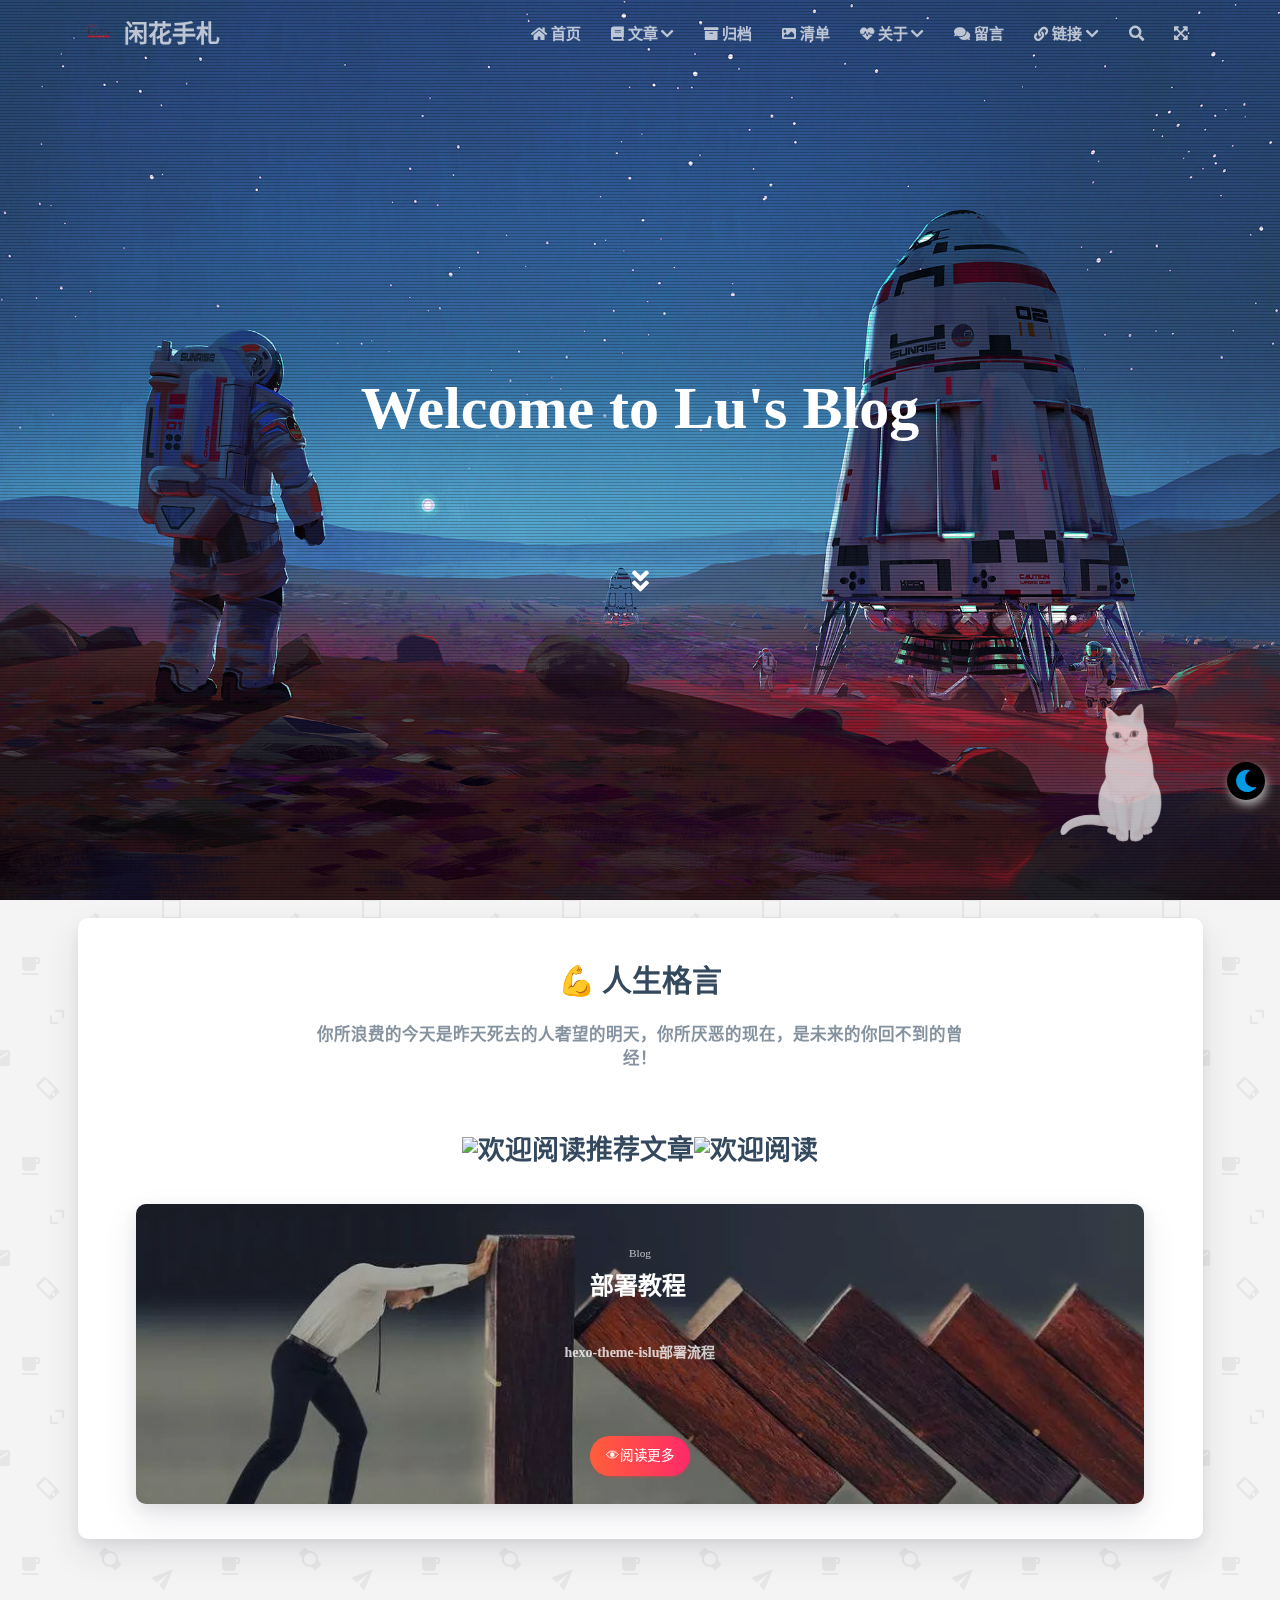
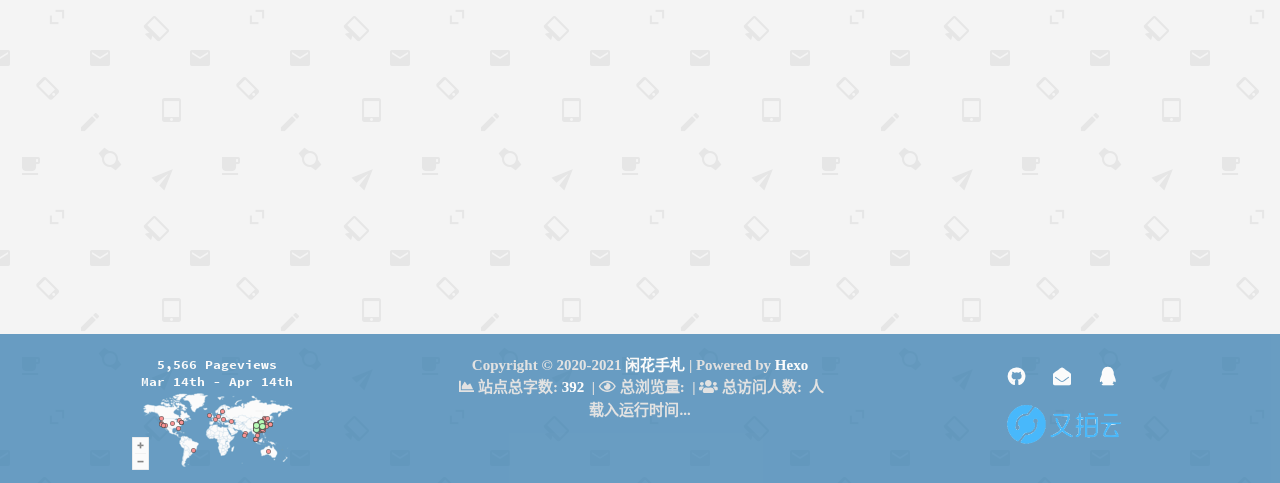
==== commit cc524d89: "Site updated: 2021-05-18 16:43:38" ====
--- a/index.html
+++ b/index.html
@@ -1 +1 @@
-<!DOCTYPE HTML><html lang="zh-CN"><head><meta charset="utf-8"><meta name="keywords" content="闲花手札,卢慧军,Lu,Java,web网站,经验分享,hexo,个人博客,生活记录等"><meta name="description" content="Lu&#39;s blog是一个记录生活,分享知识的个人博客。主要记录生活的点点滴滴,分享学习上的经验知识,以求在茫茫人海中留下些许足迹。"><meta http-equiv="X-UA-Compatible" content="IE=edge"><meta name="viewport" content="width=device-width,initial-scale=1,user-scalable=no"><meta name="renderer" content="webkit|ie-stand|ie-comp"><meta name="mobile-web-app-capable" content="yes"><meta name="format-detection" content="telephone=no"><meta name="apple-mobile-web-app-capable" content="yes"><meta name="apple-mobile-web-app-status-bar-style" content="black-translucent"><title>闲花手札 | Lu&#39;s Blog</title><link rel="icon" type="image/png" href="/medias/detail/logo.png"><link rel="stylesheet" type="text/css" href="/libs/awesome/css/all.css"><link rel="stylesheet" type="text/css" href="/libs/materialize/materialize.min.css"><link rel="stylesheet" type="text/css" href="/libs/aos/aos.css"><link rel="stylesheet" type="text/css" href="/libs/animate/animate.min.css"><link rel="stylesheet" type="text/css" href="/libs/lightGallery/css/lightgallery.min.css"><link rel="stylesheet" type="text/css" href="/css/islu.css"><link rel="stylesheet" type="text/css" href="/css/my.css"><link rel="stylesheet" type="text/css" href="/css/loading.css"><link rel="stylesheet" type="text/css" href="/css/dark.css"><script src="/libs/jquery/jquery.min.js"></script><meta name="generator" content="Hexo 5.4.0"><style>.github-emoji{position:relative;display:inline-block;width:1.2em;min-height:1.2em;overflow:hidden;vertical-align:top;color:transparent}.github-emoji>span{position:relative;z-index:10}.github-emoji .fancybox,.github-emoji img{margin:0!important;padding:0!important;border:none!important;outline:0!important;text-decoration:none!important;user-select:none!important;cursor:auto!important}.github-emoji img{height:1.2em!important;width:1.2em!important;position:absolute!important;left:50%!important;top:50%!important;transform:translate(-50%,-50%)!important;user-select:none!important;cursor:auto!important}.github-emoji-fallback{color:inherit}.github-emoji-fallback img{opacity:0!important}</style></head><body><div id="loading-container"><p class="loading-text">嘘 ~ 正在从服务器偷取页面 . . .</p><div class="loading-image"><div></div><div></div><div></div><div></div><div></div><div></div></div></div><script>setTimeout(function(){const e=document.getElementById("loading-container");e.className="fadeout",setTimeout(function(){e.style.display="none"},500)},500)</script><header class="navbar-fixed"><nav id="headNav" class="bg-color nav-transparent"><div id="navContainer" class="nav-wrapper container"><div class="brand-logo"><a href="/" class="waves-effect waves-light"><div><img src="/medias/detail/logo.png" class="logo-img" alt="LOGO"> <span class="logo-span">闲花手札</span></div></a></div><a href="#" data-target="mobile-nav" class="sidenav-trigger button-collapse"><i class="fas fa-bars"></i></a><ul class="right nav-menu"><li class="hide-on-med-and-down nav-item"><a href="/" class="waves-effect waves-light"><i class="fas fa-home" style="zoom:.6"></i> <span>首页</span></a></li><li class="hide-on-med-and-down nav-item"><a href="" class="waves-effect waves-light"><i class="fas fa-book" style="zoom:.6"></i> <span>文章</span> <i class="fas fa-chevron-down" aria-hidden="true" style="zoom:.6"></i></a><ul class="sub-nav menus_item_child"><li><a href="/tags"><i class="fas fa-tags" style="margin-top:-20px;zoom:.6"></i> <span>标签</span></a></li><li><a href="/categories"><i class="fas fa-bookmark" style="margin-top:-20px;zoom:.6"></i> <span>分类</span></a></li><li><a href="/categories/%E9%9A%8F%E7%AC%94/"><i class="fas fa-pen" style="margin-top:-20px;zoom:.6"></i> <span>随笔</span></a></li></ul></li><li class="hide-on-med-and-down nav-item"><a href="/archives" class="waves-effect waves-light"><i class="fas fa-archive" style="zoom:.6"></i> <span>归档</span></a></li><li class="hide-on-med-and-down nav-item"><a href="/time" class="waves-effect waves-light"><i class="fas fa-image" style="zoom:.6"></i> <span>清单</span></a></li><li class="hide-on-med-and-down nav-item"><a href="" class="waves-effect waves-light"><i class="fas fa-heartbeat" style="zoom:.6"></i> <span>关于</span> <i class="fas fa-chevron-down" aria-hidden="true" style="zoom:.6"></i></a><ul class="sub-nav menus_item_child"><li><a href="/about"><i class="fas fa-user-circle" style="margin-top:-20px;zoom:.6"></i> <span>博主</span></a></li><li><a href="/journal"><i class="fas fa-cogs" style="margin-top:-20px;zoom:.6"></i> <span>日志</span></a></li><li><a href="/rewardModal"><i class="fas fa-image" style="margin-top:-20px;zoom:.6"></i> <span>打赏</span></a></li></ul></li><li class="hide-on-med-and-down nav-item"><a href="/contact" id="contact" class="waves-effect waves-light"><i class="fas fa-comments" style="zoom:.6"></i> <span>留言</span></a></li><li class="hide-on-med-and-down nav-item"><a href="" class="waves-effect waves-light"><i class="fas fa-link" style="zoom:.6"></i> <span>链接</span> <i class="fas fa-chevron-down" aria-hidden="true" style="zoom:.6"></i></a><ul class="sub-nav menus_item_child"><li><a href="/friends"><i class="fas fa-address-book" style="margin-top:-20px;zoom:.6"></i> <span>友情链接</span></a></li><li><a href="/av"><i class="fas fa-music" style="margin-top:-20px;zoom:.6"></i> <span>影乐观赏</span></a></li><li><a href="/navigate"><i class="fas fa-location-arrow" style="margin-top:-20px;zoom:.6"></i> <span>常用网站</span></a></li><li><a href="/supervise"><i class="fa fa-desktop" style="margin-top:-20px;zoom:.6"></i> <span>友链监测</span></a></li></ul></li><li><a href="#searchModal" class="modal-trigger waves-effect waves-light"><i id="searchIcon" class="fas fa-search" title="搜索" style="zoom:.85"></i></a></li><li id="fullscreen_li" class="fullscreen"><a href="javascript:void(0);" class="modal-trigger waves-effect waves-light"><i id="fullscreen" class="fa fa-expand-arrows-alt" title="全屏" style="zoom:.65"></i></a></li></ul><div id="mobile-nav" class="side-nav sidenav"><div class="mobile-head bg-color"><img src="/medias/detail/logo.png" class="logo-img circle responsive-img"><div class="logo-name">闲花手札 | Lu&#39;s Blog</div><div class="logo-desc">Lu&#39;s blog是一个记录生活,分享知识的个人博客。主要记录生活的点点滴滴,分享学习上的经验知识,以求在茫茫人海中留下些许足迹。</div></div><ul class="menu-list mobile-menu-list"><li class="m-nav-item"><a href="/" class="waves-effect waves-light">首页</a></li><li class="m-nav-item"><a href="javascript:;">文章 <span class="m-icon"><i class="fas fa-chevron-right"></i></span></a><ul><li><a href="/tags" style="margin-left:0"><i class="fa fas fa-tags" style="position:absolute;left:28px"></i> <span>标签</span></a></li><li><a href="/categories" style="margin-left:0"><i class="fa fas fa-bookmark" style="position:absolute;left:28px"></i> <span>分类</span></a></li><li><a href="/categories/%E9%9A%8F%E7%AC%94/" style="margin-left:0"><i class="fa fas fa-pen" style="position:absolute;left:28px"></i> <span>随笔</span></a></li></ul></li><li class="m-nav-item"><a href="/archives" class="waves-effect waves-light">归档</a></li><li class="m-nav-item"><a href="/time" class="waves-effect waves-light">清单</a></li><li class="m-nav-item"><a href="javascript:;">关于 <span class="m-icon"><i class="fas fa-chevron-right"></i></span></a><ul><li><a href="/about" style="margin-left:0"><i class="fa fas fa-user-circle" style="position:absolute;left:28px"></i> <span>博主</span></a></li><li><a href="/journal" style="margin-left:0"><i class="fa fas fa-cogs" style="position:absolute;left:28px"></i> <span>日志</span></a></li><li><a href="/rewardModal" style="margin-left:0"><i class="fa fas fa-image" style="position:absolute;left:28px"></i> <span>打赏</span></a></li></ul></li><li class="m-nav-item"><a href="/contact" class="waves-effect waves-light">留言</a></li><li class="m-nav-item"><a href="javascript:;">链接 <span class="m-icon"><i class="fas fa-chevron-right"></i></span></a><ul><li><a href="/friends" style="margin-left:0"><i class="fa fas fa-address-book" style="position:absolute;left:28px"></i> <span>友情链接</span></a></li><li><a href="/av" style="margin-left:0"><i class="fa fas fa-music" style="position:absolute;left:28px"></i> <span>影乐观赏</span></a></li><li><a href="/navigate" style="margin-left:0"><i class="fa fas fa-location-arrow" style="position:absolute;left:28px"></i> <span>常用网站</span></a></li><li><a href="/supervise" style="margin-left:0"><i class="fa fa fa-desktop" style="position:absolute;left:28px"></i> <span>友链监测</span></a></li></ul></li></ul></div></div></nav></header><div class="carousel carousel-slider center index-cover" data-indicators="true" style="margin-top:-64px"><div class="carousel-item red white-text bg-cover about-cover"><div class="container"><div class="row"><div class="col s10 offset-s1 m8 offset-m2 l8 offset-l2"><div class="brand"><div class="title center-align">Welcome to Lu&#39;s Blog</div><div class="description center-align"><span id="subtitle"></span><script src="https://cdn.jsdelivr.net/npm/typed.js@2.0.11"></script><script>var typed=new Typed("#subtitle",{strings:["鸿鹄岂甘等闲志,斗胆立势同海枯.","Do a large swan gump aimlessly, dared stand potential with the Dead Sea."],startDelay:300,typeSpeed:100,loop:!0,backSpeed:50,showCursor:!0})</script></div></div></div></div><script>$(".bg-cover").css("background-image","url(/medias/banner/0.jpg)")</script><div class="cover-btns" id="scroll"><a href="#indexCard" class="waves-effect waves-light scroll-down-effects"><i class="fa fa-angle-double-down"></i></a></div></div></div></div><script>$(function(){let e=$(".carousel"),n=!1;e.carousel({duration:Number("120"),fullWidth:!0,indicators:!0,onCycleTo(){var e;n||(e=this,setInterval(()=>{(e.pressed||e.dragged)&&r()},1e3),n=!0)}});let c,t=function(){c=setInterval(function(){e.carousel("next")},5e3)};function r(){clearInterval(c),t()}t(),$("#prev-cover").click(function(){e.carousel("prev"),r()}),$("#next-cover").click(function(){e.carousel("next"),r()})})</script><main class="content"><div id="indexCard" class="index-card"><div class="container"><div class="card"><div class="card-content"><div class="dream"><div class="title center-align">💪 人生格言</div><div class="row"><div class="col l8 offset-l2 m10 offset-m1 s10 offset-s1 center-align text">你所浪费的今天是昨天死去的人奢望的明天，你所厌恶的现在，是未来的你回不到的曾经！</div></div></div><div id="recommend-sections" class="recommend"><div class="title"><img src="https://files.islu.cn/detail/love.png" alt="欢迎阅读">推荐文章<img src="https://files.islu.cn/detail/love.png" alt="欢迎阅读"></div><div class="row"><div class="col s12"><div class="post-card" style="background-image:url(/medias/article/1.jfif)"><div class="post-body"><div class="post-categories"><a href="/categories/Blog/" class="category">Blog</a></div><a href="/posts/2483.html"><h3 class="post-title">部署教程</h3></a><p class="post-description">hexo-theme-islu部署流程</p><a href="/posts/2483.html" class="read-more btn waves-effect waves-light" style="background:linear-gradient(to right,#ff5e3a 0,#ff2a68 100%)" target="_blank">👁阅读更多</a></div></div></div></div></div></div></div></div></div><article id="articles" class="container articles"><div class="row article-row"><div class="article col s12 m6 l4" data-aos="zoom-in"><div class="card"><a href="/posts/2483.html"><div class="card-image"><img src="/medias/article/1.jfif" class="responsive-img" alt="部署教程"> <span class="card-title">部署教程</span></div></a><div class="card-content article-content"><div class="summary block-with-text">hexo-theme-islu部署流程</div><div class="publish-info"><span class="publish-date"><i class="far fa-clock fa-fw icon-date"></i>2021-04-13 </span><span class="publish-author"><i class="fas fa-bookmark fa-fw icon-category"></i> <a href="/categories/Blog/" class="post-category">Blog</a></span></div></div><div class="card-action article-tags"><a href="/tags/blog/"><span class="chip bg-color">blog</span> </a><a href="/tags/hexo/"><span class="chip bg-color">hexo</span></a></div></div></div><div class="article col s12 m6 l4" data-aos="zoom-in"><div class="card"><a href="/posts/980.html"><div class="card-image"><img src="/medias/article/essay-life.jpg" class="responsive-img" alt="essay-life"> <span class="card-title">essay-life</span></div></a><div class="card-content article-content"><div class="summary block-with-text">请相信生活,相信自己</div><div class="publish-info"><span class="publish-date"><i class="far fa-clock fa-fw icon-date"></i>2021-03-15 </span><span class="publish-author"><i class="fas fa-bookmark fa-fw icon-category"></i> <a href="/categories/%E9%9A%8F%E7%AC%94/" class="post-category">随笔</a></span></div></div><div class="card-action article-tags"><a href="/tags/%E9%9A%8F%E7%AC%94/"><span class="chip bg-color">随笔</span> </a><a href="/tags/%E8%AF%B7%E7%9B%B8%E4%BF%A1%E7%94%9F%E6%B4%BB/"><span class="chip bg-color">请相信生活</span></a></div></div></div></div></article></main><div id="bg"><canvas></canvas><canvas></canvas><canvas></canvas></div><script src="/js/dark.js"></script><script src="/js/canva.js"></script><footer class="page-footer bg-color"><div class="container row center-align" style="margin-bottom:0!important"><div class="col s12 m3 l3 social-link" id="visitmap"><a target="_blank" rel="noopener external nofollow noreferrer" href="https://clustrmaps.com/site/1bgbn" title="Visit tracker"><img src="/medias/detail/map_v2.png" style="filter:brightness(1)" alt="访客地图"></a></div><div class="col s12 m6 l6 copy-right">Copyright&nbsp;&copy; <span id="year">2020-2021</span> <a href="/about" target="_blank">闲花手札</a> |&nbsp;Powered by&nbsp;<a href="https://hexo.io/" target="_blank">Hexo</a><br>&nbsp;<i class="fas fa-chart-area"></i>&nbsp;站点总字数:&nbsp;<span class="white-color">392</span>&nbsp; <span id="busuanzi_container_site_pv">|&nbsp;<i class="far fa-eye"></i>&nbsp;总浏览量:&nbsp;<span id="busuanzi_value_site_pv" class="white-color"></span>&nbsp; </span><span id="busuanzi_container_site_uv">|&nbsp;<i class="fas fa-users"></i>&nbsp;总访问人数:&nbsp;<span id="busuanzi_value_site_uv" class="white-color"></span>&nbsp;人</span><br><span id="sitetime">载入运行时间...</span><script>function siteTime(){var e=36e5,t=24*e,n=new Date,o="2020",r=n.getFullYear(),i=n.getMonth()+1,a=n.getDate(),m=n.getHours(),s=n.getMinutes(),g=n.getSeconds(),n=Date.UTC(o,"10","29","0","0","0"),a=Date.UTC(r,i,a,m,s,g)-n,m=Math.floor(a/31536e6),s=Math.floor(a/t-365*m),g=Math.floor((a-(365*m+s)*t)/e),n=Math.floor((a-(365*m+s)*t-g*e)/6e4),e=Math.floor((a-(365*m+s)*t-g*e-6e4*n)/1e3);o==r?(document.getElementById("year").innerHTML=r,document.getElementById("sitetime").innerHTML="The site has been running for "+s+" y "+g+" h "+n+" m "+e+" s"):(document.getElementById("year").innerHTML=o+" - "+r,document.getElementById("sitetime").innerHTML="The site has been running for "+m+" y "+s+" d "+g+" h "+n+" m "+e+" s")}setInterval(siteTime,1e3)</script><br></div><div class="col s12 m3 l3 social-link social-statis social-statis"><a href="https://github.com/ialoe" class="tooltipped" target="_blank" data-tooltip="访问我的GitHub" data-position="top" data-delay="50"><i class="fab fa-github"></i> </a><a href="mailto:ialoe@qq.com" class="tooltipped" target="_blank" data-tooltip="邮件联系我" data-position="top" data-delay="50"><i class="fas fa-envelope-open"></i> </a><a href="tencent://AddContact/?fromId=50&fromSubId=1&subcmd=all&uin=180353980" class="tooltipped" target="_blank" data-tooltip="QQ联系我: 180353980" data-position="top" data-delay="50"><i class="fab fa-qq"></i></a></div><img style="height:67px;cursor:pointer" src="/medias/detail/logo2.png" alt="又拍云" onclick='location.href="https://www.upyun.com/?utm_source=lianmeng&amp;utm_medium=referral"'></div></footer><div class="progress-bar"></div><div id="searchModal" class="modal"><div class="modal-content"><div class="search-header"><span class="title"><i class="fas fa-search"></i>&nbsp;&nbsp;搜索</span> <input type="search" id="searchInput" name="s" placeholder="请输入搜索的关键字" class="search-input"></div><div id="searchResult"></div></div></div><script type="text/javascript">$(function(){searchFunc("/search.xml","searchInput","searchResult")})</script><div id="backTop" class="top-scroll" title="回到顶部"><a class="btn-floating btn-large waves-effect waves-light" href="#!"><i class="fas fa-arrow-up"></i></a></div><a onclick="switchNightMode()" id="sma" title="模式切换"><i class="fa fa-moon-o" id="nightMode" aria-hidden="true"></i></a><script src="/libs/materialize/materialize.min.js"></script><script src="/libs/masonry/masonry.pkgd.min.js"></script><script src="/libs/aos/aos.js"></script><script src="/libs/scrollprogress/scrollProgress.min.js"></script><script src="/libs/lightGallery/js/lightgallery-all.min.js"></script><script src="/js/islu.js"></script><script src="/libs/search/search.js"></script><script data-ad-client="ca-pub-9875299461913117" async src="https://pagead2.googlesyndication.com/pagead/js/adsbygoogle.js"></script><script src="/libs/others/clicklove.js" async></script><script async src="/libs/others/busuanzi.pure.mini.js"></script><script src="/libs/instantpage/instantpage.js" type="module"></script><script>window.imageLazyLoadSetting={isSPA:!1,preloadRatio:1,processImages:null}</script><script>window.addEventListener("load",function(){var t=/\.(gif|jpg|jpeg|tiff|png)$/i,r=/^data:image\/[a-z]+;base64,/;Array.prototype.slice.call(document.querySelectorAll("img[data-original]")).forEach(function(a){var e=a.parentNode;"A"===e.tagName&&(e.href.match(t)||e.href.match(r))&&(e.href=a.dataset.original)})})</script><script>!function(n){n.imageLazyLoadSetting.processImages=o;var e=n.imageLazyLoadSetting.isSPA,i=n.imageLazyLoadSetting.preloadRatio||1,r=Array.prototype.slice.call(document.querySelectorAll("img[data-original]"));function o(){e&&(r=Array.prototype.slice.call(document.querySelectorAll("img[data-original]")));for(var t,a=0;a<r.length;a++)0<=(t=(t=r[a]).getBoundingClientRect()).bottom&&0<=t.left&&t.top<=(n.innerHeight*i||document.documentElement.clientHeight*i)&&function(){var e=r[a],t=e,n=function(){r=r.filter(function(t){return e!==t})},i=new Image,o=t.getAttribute("data-original");i.onload=function(){t.src=o,n()},t.src!==o&&(i.src=o)}()}o(),n.addEventListener("scroll",function(){var t=o,e=n;clearTimeout(t.tId),t.tId=setTimeout(function(){t.call(e)},500)})}(this)</script><script src="/live2dw/lib/L2Dwidget.min.js?094cbace49a39548bed64abff5988b05"></script><script>L2Dwidget.init({pluginRootPath:"live2dw/",pluginJsPath:"lib/",pluginModelPath:"assets/",tagMode:!1,log:!1,model:{jsonPath:"/live2dw/assets/tororo.model.json"},display:{superSample:2,position:"right",width:150,height:300,hOffset:75,vOffset:-20},mobile:{show:!0,scale:.5},react:{opacity:.7},name:{canvas:"live2dcanvas",div:"live2d-widget"},dev:{border:!1},dialog:{enable:!1,hitokoto:!1}})</script></body></html>+<!DOCTYPE HTML><html lang="zh-CN"><head><meta charset="utf-8"><meta name="keywords" content="闲花手札,卢慧军,Lu,Java,web网站,经验分享,hexo,个人博客,生活记录等"><meta name="description" content="Lu&#39;s blog是一个记录生活,分享知识的个人博客。主要记录生活的点点滴滴,分享学习上的经验知识,以求在茫茫人海中留下些许足迹。"><meta http-equiv="X-UA-Compatible" content="IE=edge"><meta name="viewport" content="width=device-width,initial-scale=1,user-scalable=no"><meta name="renderer" content="webkit|ie-stand|ie-comp"><meta name="mobile-web-app-capable" content="yes"><meta name="format-detection" content="telephone=no"><meta name="apple-mobile-web-app-capable" content="yes"><meta name="apple-mobile-web-app-status-bar-style" content="black-translucent"><title>闲花手札 | Lu&#39;s Blog</title><link rel="icon" type="image/png" href="/medias/detail/logo.png"><link rel="stylesheet" type="text/css" href="/libs/awesome/css/all.css"><link rel="stylesheet" type="text/css" href="/libs/materialize/materialize.min.css"><link rel="stylesheet" type="text/css" href="/libs/aos/aos.css"><link rel="stylesheet" type="text/css" href="/libs/animate/animate.min.css"><link rel="stylesheet" type="text/css" href="/libs/lightGallery/css/lightgallery.min.css"><link rel="stylesheet" type="text/css" href="/css/islu.css"><link rel="stylesheet" type="text/css" href="/css/my.css"><link rel="stylesheet" type="text/css" href="/css/loading.css"><link rel="stylesheet" type="text/css" href="/css/dark.css"><script src="/libs/jquery/jquery.min.js"></script><meta name="generator" content="Hexo 5.4.0"><style>.github-emoji{position:relative;display:inline-block;width:1.2em;min-height:1.2em;overflow:hidden;vertical-align:top;color:transparent}.github-emoji>span{position:relative;z-index:10}.github-emoji .fancybox,.github-emoji img{margin:0!important;padding:0!important;border:none!important;outline:0!important;text-decoration:none!important;user-select:none!important;cursor:auto!important}.github-emoji img{height:1.2em!important;width:1.2em!important;position:absolute!important;left:50%!important;top:50%!important;transform:translate(-50%,-50%)!important;user-select:none!important;cursor:auto!important}.github-emoji-fallback{color:inherit}.github-emoji-fallback img{opacity:0!important}</style></head><body><div id="loading-container"><p class="loading-text">嘘 ~ 正在从服务器偷取页面 . . .</p><div class="loading-image"><div></div><div></div><div></div><div></div><div></div><div></div></div></div><script>setTimeout(function(){const e=document.getElementById("loading-container");e.className="fadeout",setTimeout(function(){e.style.display="none"},500)},500)</script><header class="navbar-fixed"><nav id="headNav" class="bg-color nav-transparent"><div id="navContainer" class="nav-wrapper container"><div class="brand-logo"><a href="/" class="waves-effect waves-light"><div><img src="/medias/detail/logo.png" class="logo-img" alt="LOGO"> <span class="logo-span">闲花手札</span></div></a></div><a href="#" data-target="mobile-nav" class="sidenav-trigger button-collapse"><i class="fas fa-bars"></i></a><ul class="right nav-menu"><li class="hide-on-med-and-down nav-item"><a href="/" class="waves-effect waves-light"><i class="fas fa-home" style="zoom:.6"></i> <span>首页</span></a></li><li class="hide-on-med-and-down nav-item"><a href="" class="waves-effect waves-light"><i class="fas fa-book" style="zoom:.6"></i> <span>文章</span> <i class="fas fa-chevron-down" aria-hidden="true" style="zoom:.6"></i></a><ul class="sub-nav menus_item_child"><li><a href="/tags"><i class="fas fa-tags" style="margin-top:-20px;zoom:.6"></i> <span>标签</span></a></li><li><a href="/categories"><i class="fas fa-bookmark" style="margin-top:-20px;zoom:.6"></i> <span>分类</span></a></li><li><a href="/categories/%E9%9A%8F%E7%AC%94/"><i class="fas fa-pen" style="margin-top:-20px;zoom:.6"></i> <span>随笔</span></a></li></ul></li><li class="hide-on-med-and-down nav-item"><a href="/archives" class="waves-effect waves-light"><i class="fas fa-archive" style="zoom:.6"></i> <span>归档</span></a></li><li class="hide-on-med-and-down nav-item"><a href="/time" class="waves-effect waves-light"><i class="fas fa-image" style="zoom:.6"></i> <span>清单</span></a></li><li class="hide-on-med-and-down nav-item"><a href="" class="waves-effect waves-light"><i class="fas fa-heartbeat" style="zoom:.6"></i> <span>关于</span> <i class="fas fa-chevron-down" aria-hidden="true" style="zoom:.6"></i></a><ul class="sub-nav menus_item_child"><li><a href="/about"><i class="fas fa-user-circle" style="margin-top:-20px;zoom:.6"></i> <span>博主</span></a></li><li><a href="/journal"><i class="fas fa-cogs" style="margin-top:-20px;zoom:.6"></i> <span>日志</span></a></li><li><a href="/rewardModal"><i class="fas fa-image" style="margin-top:-20px;zoom:.6"></i> <span>打赏</span></a></li></ul></li><li class="hide-on-med-and-down nav-item"><a href="/contact" id="contact" class="waves-effect waves-light"><i class="fas fa-comments" style="zoom:.6"></i> <span>留言</span></a></li><li class="hide-on-med-and-down nav-item"><a href="" class="waves-effect waves-light"><i class="fas fa-link" style="zoom:.6"></i> <span>链接</span> <i class="fas fa-chevron-down" aria-hidden="true" style="zoom:.6"></i></a><ul class="sub-nav menus_item_child"><li><a href="/friends"><i class="fas fa-address-book" style="margin-top:-20px;zoom:.6"></i> <span>友情链接</span></a></li><li><a href="/av"><i class="fas fa-music" style="margin-top:-20px;zoom:.6"></i> <span>影乐观赏</span></a></li><li><a href="/navigate"><i class="fas fa-location-arrow" style="margin-top:-20px;zoom:.6"></i> <span>常用网站</span></a></li><li><a href="/supervise"><i class="fa fa-desktop" style="margin-top:-20px;zoom:.6"></i> <span>友链监测</span></a></li></ul></li><li><a href="#searchModal" class="modal-trigger waves-effect waves-light"><i id="searchIcon" class="fas fa-search" title="搜索" style="zoom:.85"></i></a></li><li id="fullscreen_li" class="fullscreen"><a href="javascript:void(0);" class="modal-trigger waves-effect waves-light"><i id="fullscreen" class="fa fa-expand-arrows-alt" title="全屏" style="zoom:.65"></i></a></li></ul><div id="mobile-nav" class="side-nav sidenav"><div class="mobile-head bg-color"><img src="/medias/detail/logo.png" class="logo-img circle responsive-img"><div class="logo-name">闲花手札 | Lu&#39;s Blog</div><div class="logo-desc">Lu&#39;s blog是一个记录生活,分享知识的个人博客。主要记录生活的点点滴滴,分享学习上的经验知识,以求在茫茫人海中留下些许足迹。</div></div><ul class="menu-list mobile-menu-list"><li class="m-nav-item"><a href="/" class="waves-effect waves-light">首页</a></li><li class="m-nav-item"><a href="javascript:;">文章 <span class="m-icon"><i class="fas fa-chevron-right"></i></span></a><ul><li><a href="/tags" style="margin-left:0"><i class="fa fas fa-tags" style="position:absolute;left:28px"></i> <span>标签</span></a></li><li><a href="/categories" style="margin-left:0"><i class="fa fas fa-bookmark" style="position:absolute;left:28px"></i> <span>分类</span></a></li><li><a href="/categories/%E9%9A%8F%E7%AC%94/" style="margin-left:0"><i class="fa fas fa-pen" style="position:absolute;left:28px"></i> <span>随笔</span></a></li></ul></li><li class="m-nav-item"><a href="/archives" class="waves-effect waves-light">归档</a></li><li class="m-nav-item"><a href="/time" class="waves-effect waves-light">清单</a></li><li class="m-nav-item"><a href="javascript:;">关于 <span class="m-icon"><i class="fas fa-chevron-right"></i></span></a><ul><li><a href="/about" style="margin-left:0"><i class="fa fas fa-user-circle" style="position:absolute;left:28px"></i> <span>博主</span></a></li><li><a href="/journal" style="margin-left:0"><i class="fa fas fa-cogs" style="position:absolute;left:28px"></i> <span>日志</span></a></li><li><a href="/rewardModal" style="margin-left:0"><i class="fa fas fa-image" style="position:absolute;left:28px"></i> <span>打赏</span></a></li></ul></li><li class="m-nav-item"><a href="/contact" class="waves-effect waves-light">留言</a></li><li class="m-nav-item"><a href="javascript:;">链接 <span class="m-icon"><i class="fas fa-chevron-right"></i></span></a><ul><li><a href="/friends" style="margin-left:0"><i class="fa fas fa-address-book" style="position:absolute;left:28px"></i> <span>友情链接</span></a></li><li><a href="/av" style="margin-left:0"><i class="fa fas fa-music" style="position:absolute;left:28px"></i> <span>影乐观赏</span></a></li><li><a href="/navigate" style="margin-left:0"><i class="fa fas fa-location-arrow" style="position:absolute;left:28px"></i> <span>常用网站</span></a></li><li><a href="/supervise" style="margin-left:0"><i class="fa fa fa-desktop" style="position:absolute;left:28px"></i> <span>友链监测</span></a></li></ul></li></ul></div></div></nav></header><div class="carousel carousel-slider center index-cover" data-indicators="true" style="margin-top:-64px"><div class="carousel-item red white-text bg-cover about-cover"><div class="container"><div class="row"><div class="col s10 offset-s1 m8 offset-m2 l8 offset-l2"><div class="brand"><div class="title center-align">Welcome to Lu&#39;s Blog</div><div class="description center-align"><span id="subtitle"></span><script src="https://cdn.jsdelivr.net/npm/typed.js@2.0.11"></script><script>var typed=new Typed("#subtitle",{strings:["鸿鹄岂甘等闲志,斗胆立势同海枯.","Do a large swan gump aimlessly, dared stand potential with the Dead Sea."],startDelay:300,typeSpeed:100,loop:!0,backSpeed:50,showCursor:!0})</script></div></div></div></div><script>$(".bg-cover").css("background-image","url(/medias/banner/0.jpg)")</script><div class="cover-btns" id="scroll"><a href="#indexCard" class="waves-effect waves-light scroll-down-effects"><i class="fa fa-angle-double-down"></i></a></div></div></div></div><script>$(function(){let e=$(".carousel"),n=!1;e.carousel({duration:Number("120"),fullWidth:!0,indicators:!0,onCycleTo(){var e;n||(e=this,setInterval(()=>{(e.pressed||e.dragged)&&r()},1e3),n=!0)}});let c,t=function(){c=setInterval(function(){e.carousel("next")},5e3)};function r(){clearInterval(c),t()}t(),$("#prev-cover").click(function(){e.carousel("prev"),r()}),$("#next-cover").click(function(){e.carousel("next"),r()})})</script><main class="content"><div id="indexCard" class="index-card"><div class="container"><div class="card"><div class="card-content"><div class="dream"><div class="title center-align">💪 人生格言</div><div class="row"><div class="col l8 offset-l2 m10 offset-m1 s10 offset-s1 center-align text">你所浪费的今天是昨天死去的人奢望的明天，你所厌恶的现在，是未来的你回不到的曾经！</div></div></div><div id="recommend-sections" class="recommend"><div class="title"><img src="https://files.islu.cn/detail/love.png" alt="欢迎阅读">推荐文章<img src="https://files.islu.cn/detail/love.png" alt="欢迎阅读"></div><div class="row"><div class="col s12"><div class="post-card" style="background-image:url(/medias/article/1.jfif)"><div class="post-body"><div class="post-categories"><a href="/categories/Blog/" class="category">Blog</a></div><a href="/posts/2483.html"><h3 class="post-title">部署教程</h3></a><p class="post-description">hexo-theme-islu部署流程</p><a href="/posts/2483.html" class="read-more btn waves-effect waves-light" style="background:linear-gradient(to right,#ff5e3a 0,#ff2a68 100%)" target="_blank">👁阅读更多</a></div></div></div></div></div></div></div></div></div><article id="articles" class="container articles"><div class="row article-row"><div class="article col s12 m6 l4" data-aos="zoom-in"><div class="card"><a href="/posts/2483.html"><div class="card-image"><img src="/medias/article/1.jfif" class="responsive-img" alt="部署教程"> <span class="card-title">部署教程</span></div></a><div class="card-content article-content"><div class="summary block-with-text">hexo-theme-islu部署流程</div><div class="publish-info"><span class="publish-date"><i class="far fa-clock fa-fw icon-date"></i>2021-04-13 </span><span class="publish-author"><i class="fas fa-bookmark fa-fw icon-category"></i> <a href="/categories/Blog/" class="post-category">Blog</a></span></div></div><div class="card-action article-tags"><a href="/tags/blog/"><span class="chip bg-color">blog</span> </a><a href="/tags/hexo/"><span class="chip bg-color">hexo</span></a></div></div></div><div class="article col s12 m6 l4" data-aos="zoom-in"><div class="card"><a href="/posts/980.html"><div class="card-image"><img src="/medias/article/essay-life.jpg" class="responsive-img" alt="essay-life"> <span class="card-title">essay-life</span></div></a><div class="card-content article-content"><div class="summary block-with-text">请相信生活,相信自己</div><div class="publish-info"><span class="publish-date"><i class="far fa-clock fa-fw icon-date"></i>2021-03-15 </span><span class="publish-author"><i class="fas fa-bookmark fa-fw icon-category"></i> <a href="/categories/%E9%9A%8F%E7%AC%94/" class="post-category">随笔</a></span></div></div><div class="card-action article-tags"><a href="/tags/%E9%9A%8F%E7%AC%94/"><span class="chip bg-color">随笔</span> </a><a href="/tags/%E8%AF%B7%E7%9B%B8%E4%BF%A1%E7%94%9F%E6%B4%BB/"><span class="chip bg-color">请相信生活</span></a></div></div></div></div></article></main><div id="bg"><canvas></canvas><canvas></canvas><canvas></canvas></div><script src="/js/dark.js"></script><script src="/js/canva.js"></script><footer class="page-footer bg-color"><div class="container row center-align" style="margin-bottom:0!important"><div class="col s12 m3 l3 social-link" id="visitmap"><a target="_blank" rel="noopener external nofollow noreferrer" href="https://clustrmaps.com/site/1bgbn" title="Visit tracker"><img src="/medias/detail/map_v2.png" style="filter:brightness(1)" alt="访客地图"></a></div><div class="col s12 m6 l6 copy-right">Copyright&nbsp;&copy; <span id="year">2020-2021</span> <a href="/about" target="_blank">闲花手札</a> |&nbsp;Powered by&nbsp;<a href="https://hexo.io/" target="_blank">Hexo</a><br>&nbsp;<i class="fas fa-chart-area"></i>&nbsp;站点总字数:&nbsp;<span class="white-color">392</span>&nbsp; <span id="busuanzi_container_site_pv">|&nbsp;<i class="far fa-eye"></i>&nbsp;总浏览量:&nbsp;<span id="busuanzi_value_site_pv" class="white-color"></span>&nbsp; </span><span id="busuanzi_container_site_uv">|&nbsp;<i class="fas fa-users"></i>&nbsp;总访问人数:&nbsp;<span id="busuanzi_value_site_uv" class="white-color"></span>&nbsp;人</span><br><span id="sitetime">载入运行时间...</span><script>function siteTime(){var e=36e5,t=24*e,n=new Date,o="2020",r=n.getFullYear(),i=n.getMonth()+1,a=n.getDate(),m=n.getHours(),s=n.getMinutes(),g=n.getSeconds(),n=Date.UTC(o,"10","29","0","0","0"),a=Date.UTC(r,i,a,m,s,g)-n,m=Math.floor(a/31536e6),s=Math.floor(a/t-365*m),g=Math.floor((a-(365*m+s)*t)/e),n=Math.floor((a-(365*m+s)*t-g*e)/6e4),e=Math.floor((a-(365*m+s)*t-g*e-6e4*n)/1e3);o==r?(document.getElementById("year").innerHTML=r,document.getElementById("sitetime").innerHTML="The site has been running for "+s+" y "+g+" h "+n+" m "+e+" s"):(document.getElementById("year").innerHTML=o+" - "+r,document.getElementById("sitetime").innerHTML="The site has been running for "+m+" y "+s+" d "+g+" h "+n+" m "+e+" s")}setInterval(siteTime,1e3)</script><br></div><div class="col s12 m3 l3 social-link social-statis social-statis"><a href="https://github.com/ialoe" class="tooltipped" target="_blank" data-tooltip="访问我的GitHub" data-position="top" data-delay="50"><i class="fab fa-github"></i> </a><a href="mailto:ialoe@qq.com" class="tooltipped" target="_blank" data-tooltip="邮件联系我" data-position="top" data-delay="50"><i class="fas fa-envelope-open"></i> </a><a href="tencent://AddContact/?fromId=50&fromSubId=1&subcmd=all&uin=180353980" class="tooltipped" target="_blank" data-tooltip="QQ联系我: 180353980" data-position="top" data-delay="50"><i class="fab fa-qq"></i></a></div><img style="height:67px;cursor:pointer" src="/medias/detail/logo2.png" alt="又拍云" onclick='location.href="https://www.upyun.com/?utm_source=lianmeng&amp;utm_medium=referral"'></div></footer><div class="progress-bar"></div><div id="searchModal" class="modal"><div class="modal-content"><div class="search-header"><span class="title"><i class="fas fa-search"></i>&nbsp;&nbsp;搜索</span> <input type="search" id="searchInput" name="s" placeholder="请输入搜索的关键字" class="search-input"></div><div id="searchResult"></div></div></div><script type="text/javascript">$(function(){searchFunc("/search.xml","searchInput","searchResult")})</script><div id="backTop" class="top-scroll" title="回到顶部"><a class="btn-floating btn-large waves-effect waves-light" href="#!"><i class="fas fa-arrow-up"></i></a></div><a onclick="switchNightMode()" id="sma" title="模式切换"><i class="fa fa-moon-o" id="nightMode" aria-hidden="true"></i></a><script src="/libs/materialize/materialize.min.js"></script><script src="/libs/masonry/masonry.pkgd.min.js"></script><script src="/libs/aos/aos.js"></script><script src="/libs/scrollprogress/scrollProgress.min.js"></script><script src="/libs/lightGallery/js/lightgallery-all.min.js"></script><script src="/js/islu.js"></script><script src="/libs/search/search.js"></script><script data-ad-client="ca-pub-9875299461913117" async src="https://pagead2.googlesyndication.com/pagead/js/adsbygoogle.js"></script><script src="/libs/others/clicklove.js" async></script><script async src="/libs/others/busuanzi.pure.mini.js"></script><script src="/libs/instantpage/instantpage.js" type="module"></script><script src="/live2dw/lib/L2Dwidget.min.js?094cbace49a39548bed64abff5988b05"></script><script>L2Dwidget.init({pluginRootPath:"live2dw/",pluginJsPath:"lib/",pluginModelPath:"assets/",tagMode:!1,log:!1,model:{jsonPath:"/live2dw/assets/tororo.model.json"},display:{superSample:2,position:"right",width:150,height:300,hOffset:75,vOffset:-20},mobile:{show:!0,scale:.5},react:{opacity:.7},name:{canvas:"live2dcanvas",div:"live2d-widget"},dev:{border:!1},dialog:{enable:!1,hitokoto:!1}})</script><script>window.imageLazyLoadSetting={isSPA:!1,preloadRatio:1,processImages:null}</script><script>window.addEventListener("load",function(){var t=/\.(gif|jpg|jpeg|tiff|png)$/i,r=/^data:image\/[a-z]+;base64,/;Array.prototype.slice.call(document.querySelectorAll("img[data-original]")).forEach(function(a){var e=a.parentNode;"A"===e.tagName&&(e.href.match(t)||e.href.match(r))&&(e.href=a.dataset.original)})})</script><script>!function(n){n.imageLazyLoadSetting.processImages=o;var e=n.imageLazyLoadSetting.isSPA,i=n.imageLazyLoadSetting.preloadRatio||1,r=Array.prototype.slice.call(document.querySelectorAll("img[data-original]"));function o(){e&&(r=Array.prototype.slice.call(document.querySelectorAll("img[data-original]")));for(var t,a=0;a<r.length;a++)0<=(t=(t=r[a]).getBoundingClientRect()).bottom&&0<=t.left&&t.top<=(n.innerHeight*i||document.documentElement.clientHeight*i)&&function(){var e=r[a],t=e,n=function(){r=r.filter(function(t){return e!==t})},i=new Image,o=t.getAttribute("data-original");i.onload=function(){t.src=o,n()},t.src!==o&&(i.src=o)}()}o(),n.addEventListener("scroll",function(){var t=o,e=n;clearTimeout(t.tId),t.tId=setTimeout(function(){t.call(e)},500)})}(this)</script></body></html>--- a/libs/awesome/css/all.css
+++ b/libs/awesome/css/all.css
@@ -1,4 +1,4 @@
-/* build time:Tue May 18 2021 16:41:30 GMT+0800 (中国标准时间)*/
+/* build time:Tue May 18 2021 16:43:26 GMT+0800 (中国标准时间)*/
 /*!
  * Font Awesome Free 5.11.1 by @fontawesome - https://fontawesome.com
  * License - https://fontawesome.com/license/free (Icons: CC BY 4.0, Fonts: SIL OFL 1.1, Code: MIT License)
--- a/css/islu.css
+++ b/css/islu.css
@@ -1,3 +1,3 @@
-/* build time:Tue May 18 2021 16:41:30 GMT+0800 (中国标准时间)*/
+/* build time:Tue May 18 2021 16:43:26 GMT+0800 (中国标准时间)*/
 @media only screen and (max-width:601px){.container{width:95%}header .brand-logo .logo-span{font-size:1.14rem!important}}@media only screen and (min-width:600px) and (max-width:992px){.container{width:90%}}@media only screen and (min-width:993px){.container{width:90%;max-width:1125px}.head-container{position:absolute;padding:0 30px;width:100%}.post-container{width:90%;margin:0 auto;max-width:1250px}}body{margin:0;color:#34495e;overflow-x:hidden;overflow-y:auto}h1{margin:48px 0 22px -5px;font-size:2rem;font-weight:700;line-height:2rem}h2{margin:42px 0 18px -5px;font-size:1.8rem;font-weight:700;line-height:1.8rem}h3{margin:38px 0 15px -4px;font-size:1.6rem;font-weight:700;line-height:1.7rem}h4{margin:32px 0 12px -4px;font-size:1.45rem;font-weight:700;line-height:1.45rem}h5{margin:28px 0 8px -4px;font-size:1.2rem;font-weight:700;line-height:1.2rem}h6{margin:22px 0 4px -4px;font-size:1.1rem;line-height:1.1rem}p{font-size:1rem;line-height:1.5rem}hr{margin:20px 0;border:0;border-top:1px solid #ccc}blockquote{border-left:5px solid #42b983;padding:1rem .8rem .2rem .8rem;color:#666;background-color:rgba(66,185,131,.1)}pre{padding:1.5rem 1.5rem 1.5rem 3.3rem!important;margin:1rem 0!important;background:#272822;overflow:auto;border-radius:.35rem;tab-size:4}.code-area::after{content:" ";position:absolute;border-radius:50%;background:#ff5f56;width:12px;height:12px;top:0;left:12px;margin-top:12px;-webkit-box-shadow:20px 0 #ffbd2e,40px 0 #27c93f;box-shadow:20px 0 #ffbd2e,40px 0 #27c93f}code{padding:1px 5px;top:13px!important;font-family:Inconsolata,Monaco,Consolas,'Courier New',Courier,monospace;font-size:.91rem;color:#e96900;border-radius:2px}.code_copy{position:absolute;top:.7rem;right:25px;z-index:1;filter:invert(50%);cursor:pointer}.codecopy_notice{position:absolute;top:.7rem;right:6px;z-index:1;filter:invert(50%);opacity:0}.code_lang{position:absolute;top:1.2rem;right:46px;line-height:0;font-weight:700;font-family:Consolas,Monaco,'Andale Mono','Ubuntu Mono',monospace;z-index:1;filter:invert(50%);cursor:pointer}.code-expand{position:absolute;top:4px;right:0;filter:invert(50%);padding:7px;z-index:999!important;cursor:pointer;transition:all .3s;transform:rotate(0)}.code-closed .code-expand{transform:rotate(-180deg)!important;transition:all .3s}.code-closed pre::before{height:0}pre code{padding:0;color:#e8eaf6;background-color:#272822}kbd{margin:0 3px;padding:3px 5px;border-radius:3px;border:1px solid #b4b4b4;box-shadow:0 1px 3px rgba(0,0,0,.25),0 2px 1px 0 rgba(255,255,255,.6) inset;font-family:Consolas,Monaco,'Andale Mono','Ubuntu Mono',monospace;font-size:.9rem;font-weight:600;background-color:#f8f8f8;color:#34495e;line-height:1.8rem;white-space:nowrap}b,strong{font-weight:700}dfn{font-style:italic}small{font-size:85%}cite{font-style:normal}mark{background-color:#fcf8e3;padding:.2em}.card{border-radius:10px;box-shadow:0 15px 35px rgba(50,50,93,.1),0 5px 15px rgba(0,0,0,.07)!important}.card .card-image img{border-radius:8px 8px 0 0;object-fit:cover}.container .row{margin-bottom:0}.bg-color{background-color:#2d78ad;opacity:.7}.text-color{color:#0f9d58!important}.white-color{color:#fff}.progress-bar{height:4px;position:fixed;bottom:0;z-index:300;background:linear-gradient(to right,#4cbf30 0,#0f9d58 100%);opacity:.8}.sidenav-overlay{z-index:500}.pd-header{margin-top:-64px}header .side-nav{width:188px;z-index:999;box-shadow:0 2px 5px 0 rgba(0,0,0,.16),0 7px 10px 0 rgba(0,0,0,.12)}nav{box-shadow:0 2px 5px 0 rgba(0,0,0,.16),0 7px 10px 0 rgba(0,0,0,.12)}header .nav-transparent{background-color:transparent!important;background-image:none;box-shadow:none}header nav .brand-span{font-size:1.45rem}header .brand-logo .logo-img{height:45px;vertical-align:middle;padding-bottom:6px}header .brand-logo .logo-span{font-size:1.6rem}header .brand-logo .waves-effect{vertical-align:top}header .button-collapse i{font-size:1.5rem}header .side-nav .mobile-head{padding:0 15px}header .side-nav .mobile-head img{margin-top:30px;width:75px;height:75px}header .side-nav .mobile-head .logo-name{margin-top:-30px;padding-left:10px;font-size:1.5rem}header .side-nav .mobile-head .logo-desc{margin-top:-10px;padding-left:10px;padding-bottom:10px;font-size:.8rem;line-height:1.3rem;color:#e3e3e3}header .side-nav .menu-list li{padding:0;margin-left:-15px}header .side-nav .menu-list a{height:50px;line-height:50px;color:#34495e!important;text-align:center}.mobile-menu-list a i{margin-left:8px!important;font-size:1.16rem;color:#34495e!important}header .side-nav .fa-fw{width:3.3rem;text-align:left}header .side-nav .social-link{position:absolute;bottom:45px;padding-left:15px}.social-link a{font-size:1.2rem;display:inline;padding:0 12px}.cover-btns{position:relative;top:10vh;text-align:center}.cover-btns a{margin:10px 15px;height:45px;line-height:45px;font-size:1rem;color:#fff;background-color:transparent;border-radius:30px;box-shadow:none}.cover-btns a i{font-size:1.8rem}.scroll-down{background:#333;margin:100px auto;-webkit-animation:scroll-down 1.5s infinite;-moz-animation:scroll-down 1.5s infinite;-o-animation:scroll-down 1.5s infinite;animation:scroll-down 1.5s infinite}@-moz-keyframes scroll-down{0%{opacity:.4;top:0}50%{opacity:1;-ms-filter:none;filter:none;top:-16px}100%{opacity:.4;top:0}}@-webkit-keyframes scroll-down{0%{opacity:.4;top:0}50%{opacity:1;-ms-filter:none;filter:none;top:-16px}100%{opacity:.4;top:0}}@-o-keyframes scroll-down{0%{opacity:.4;top:0}50%{opacity:1;-ms-filter:none;filter:none;top:-16px}100%{opacity:.4;top:0}}@keyframes scroll-down{0%{opacity:.4;top:0}50%{opacity:1;-ms-filter:none;filter:none;top:-16px}100%{opacity:.4;top:0}}.cover-social-link{position:relative;top:23vh;width:100%;text-align:center}.cover-social-link a{padding:0 15px;font-size:1.35rem;color:#fff}header .go-back{float:left;position:relative;padding-left:5px;padding-right:5px;z-index:1;height:56px}header .go-back i{font-size:1.6rem;font-weight:200;line-height:56px}.bg-cover{position:relative;display:flex;align-items:center;height:110vh;padding:0;border:0;overflow:hidden;background-position:center center;background-size:cover;transform:translate3d(0,0,0)}.index-cover{height:100vh}.post-cover{height:40vh!important}.bg-cover:after,.bg-cover:before{position:absolute;z-index:1;width:100%;height:100%;display:block;left:0;top:0;content:""}.bg-cover .container{position:relative;color:#fff;z-index:2}.bg-cover .title{font-size:4rem;line-height:1.2em;margin-bottom:20px;position:relative}.bg-cover .description{font-weight:300;font-size:1.25rem;line-height:1.4em;color:#eee}.bg-cover .post-title{margin:0 auto;font-size:2.5rem;font-weight:400}@-webkit-keyframes rainbow{0%,100%{background:rgba(156,39,176,.75);background:linear-gradient(45deg,rgba(156,39,176,.75) 0,rgba(156,39,176,.65) 100%);background:-moz-linear-gradient(135deg,rgba(156,39,176,.75) 0,rgba(156,39,176,.65) 100%);background:-webkit-linear-gradient(135deg,rgba(156,39,176,.75) 0,rgba(156,39,176,.65) 100%)}16%{background:rgba(132,13,121,.75);background:linear-gradient(45deg,rgba(132,13,121,.75) 0,rgba(132,13,121,.65) 100%);background:-moz-linear-gradient(135deg,rgba(132,13,121,.75) 0,rgba(132,13,121,.65) 100%);background:-webkit-linear-gradient(135deg,rgba(132,13,121,.75) 0,rgba(132,13,121,.65) 100%)}32%{background:rgba(239,83,80,.75);background:linear-gradient(45deg,rgba(239,83,80,.75) 0,rgba(239,83,80,.65) 100%);background:-moz-linear-gradient(135deg,rgba(239,83,80,.75) 0,rgba(239,83,80,.65) 100%);background:-webkit-linear-gradient(135deg,rgba(239,83,80,.75) 0,rgba(239,83,80,.65) 100%)}48%{background:rgba(255,87,34,.75);background:linear-gradient(45deg,rgba(255,87,34,.75) 0,rgba(255,87,34,.65) 100%);background:-moz-linear-gradient(135deg,rgba(255,87,34,.75) 0,rgba(255,87,34,.65) 100%);background:-webkit-linear-gradient(135deg,rgba(255,87,34,.75) 0,rgba(255,87,34,.65) 100%)}64%{background:rgba(255,160,0,.75);background:linear-gradient(45deg,rgba(255,160,0,.75) 0,rgba(255,160,0,.65) 100%);background:-moz-linear-gradient(135deg,rgba(255,160,0,.75) 0,rgba(255,112,66,.65) 100%);background:-webkit-linear-gradient(135deg,rgba(255,160,0,.75) 0,rgba(255,160,0,.65) 100%)}80%{background:rgba(233,30,99,.75);background:linear-gradient(45deg,rgba(233,30,99,.75) 0,rgba(233,30,99,.65) 100%);background:-moz-linear-gradient(135deg,rgba(233,30,99,.75) 0,rgba(233,30,99,.65) 100%);background:-webkit-linear-gradient(135deg,rgba(2233,30,99,.75) 0,rgba(233,30,99,.65) 100%)}}@keyframes rainbow{0%,100%{background:rgba(156,39,176,.75);background:linear-gradient(45deg,rgba(156,39,176,.75) 0,rgba(156,39,176,.65) 100%);background:-moz-linear-gradient(135deg,rgba(156,39,176,.75) 0,rgba(156,39,176,.65) 100%);background:-webkit-linear-gradient(135deg,rgba(156,39,176,.75) 0,rgba(156,39,176,.65) 100%)}16%{background:rgba(132,13,121,.75);background:linear-gradient(45deg,rgba(132,13,121,.75) 0,rgba(132,13,121,.65) 100%);background:-moz-linear-gradient(135deg,rgba(132,13,121,.75) 0,rgba(132,13,121,.65) 100%);background:-webkit-linear-gradient(135deg,rgba(132,13,121,.75) 0,rgba(132,13,121,.65) 100%)}32%{background:rgba(239,83,80,.75);background:linear-gradient(45deg,rgba(239,83,80,.75) 0,rgba(239,83,80,.65) 100%);background:-moz-linear-gradient(135deg,rgba(239,83,80,.75) 0,rgba(239,83,80,.65) 100%);background:-webkit-linear-gradient(135deg,rgba(239,83,80,.75) 0,rgba(239,83,80,.65) 100%)}48%{background:rgba(255,87,34,.75);background:linear-gradient(45deg,rgba(255,87,34,.75) 0,rgba(255,87,34,.65) 100%);background:-moz-linear-gradient(135deg,rgba(255,87,34,.75) 0,rgba(255,87,34,.65) 100%);background:-webkit-linear-gradient(135deg,rgba(255,87,34,.75) 0,rgba(255,87,34,.65) 100%)}64%{background:rgba(255,160,0,.75);background:linear-gradient(45deg,rgba(255,160,0,.75) 0,rgba(255,160,0,.65) 100%);background:-moz-linear-gradient(135deg,rgba(255,160,0,.75) 0,rgba(255,112,66,.65) 100%);background:-webkit-linear-gradient(135deg,rgba(255,160,0,.75) 0,rgba(255,160,0,.65) 100%)}80%{background:rgba(233,30,99,.75);background:linear-gradient(45deg,rgba(233,30,99,.75) 0,rgba(233,30,99,.65) 100%);background:-moz-linear-gradient(135deg,rgba(233,30,99,.75) 0,rgba(233,30,99,.65) 100%);background:-webkit-linear-gradient(135deg,rgba(2233,30,99,.75) 0,rgba(233,30,99,.65) 100%)}}.index-card{margin-top:-10px;padding-top:20px}.carousel-post .title{font-size:2.6rem}.dream{margin-top:20px;margin-bottom:40px}.dream .title,.music-player .title,.video-player .title{margin-bottom:20px;font-size:2rem;font-weight:700}.dream .text{opacity:.6;font-size:1.1rem}.music-player,.video-player{margin-top:10px;margin-bottom:50px}.dplayer-video,.music{box-shadow:0 5px 20px 0 rgba(0,0,0,.2),0 10px 20px -12px rgba(0,0,0,.5)!important}#recommend-sections{margin-top:-30px;padding-top:30px}.index-card .card .card-content{padding:20px 40px}@media only screen and (min-width:1418px){.recommend{margin-top:20px;padding:0 .75rem}}@media only screen and (max-width:601px){.index-card .card .card-content{padding:10px 10px}}@media only screen and (min-width:600px) and (max-width:992px){.index-card .card .card-content{padding:20px 20px}}.recommend .row .col{padding:0 1.25rem}.recommend .title{margin-top:25px;margin-bottom:25px;text-align:center;font-size:1.8rem;font-weight:700;line-height:1.8rem}.recommend .post-card:before{position:absolute;z-index:0;width:100%;height:100%;display:block;left:0;top:0;content:"";background-color:rgba(0,0,0,.3);border-radius:10px}.recommend .post-card{position:relative;width:100%;height:300px;max-height:300px;margin-bottom:15px;margin-top:15px;text-align:center;border:0;border-radius:10px;color:rgba(0,0,0,.87);background:#fff 50%;background-size:cover;box-shadow:0 15px 35px rgba(50,50,93,.1),0 5px 15px rgba(0,0,0,.07)}.recommend .post-card .post-body{position:relative;margin:0 auto;padding:1.8rem 1.25rem;z-index:2}.recommend .post-card .post-categories{margin:10px auto}.recommend .post-card .post-categories .category{padding:0 8px;color:hsla(0,0%,100%,.7)!important;font-size:.75rem;font-weight:500}.recommend .post-card a{color:#fff}.recommend .post-card .post-title{height:48px;margin-top:10px;margin-bottom:5px}.recommend .post-card .post-description{margin:20px auto;max-width:500px;height:65px;max-height:65px;font-size:14px;color:hsla(0,0%,100%,.78)!important}.recommend .post-card .read-more{height:40px;margin:.6rem 1px;font-size:.9rem;font-weight:400;line-height:40px;color:#fff;border-radius:30px;box-shadow:0 2px 2px 0 rgba(244,67,54,.14),0 3px 1px -2px rgba(244,67,54,.2),0 1px 5px 0 rgba(244,67,54,.12)}.recommend .post-card .read-more .icon{font-size:1.05rem;padding-right:10px}.archive-calendar{margin-top:-60px;max-width:820px}#post-calendar{width:100%;height:225px}.settings-content{margin-top:-10px}#articles{margin-top:10px;margin-bottom:10px}article a{margin-right:0!important;color:#525f7f;text-transform:none!important}article a:hover{font-weight:700;color:#42b983;text-decoration:underline}.articles .row{margin-left:0;margin-right:0}article .card{border-radius:8px;overflow:hidden}article .card-image{background-color:#222;border-radius:8px}article .card-image img{height:220px;border-radius:.3rem;opacity:.7}article .tag-image img{height:220px}article .card .card-content{padding:15px 15px 12px 18px}article .article-content .summary{padding-bottom:2px;padding-left:0;margin-bottom:6px;word-break:break-all}article .article-content .publish-author{float:right}.publish-date .icon-date{padding-right:5px}.publish-author .icon-category{padding-left:10px}.article-content .publish-author .post-category{padding-left:5px}article .card .card-action{padding:10px 15px 10px 18px;border-radius:0 0 8px 8px!important}article .article-tags .chip{margin:2px;font-size:.8rem;font-weight:400;height:22px;line-height:22px;color:#fff;border-radius:10px}.prev-next{margin-left:-.75rem}.prev-next .article-badge{min-width:3rem;margin-top:7px;padding:3px 10px 3px 8px;text-align:center;font-size:1rem;line-height:inherit;position:absolute;box-sizing:border-box;z-index:200;background-color:#fff;font-weight:500}.prev-next .left-badge{border-radius:8px 0 8px 0}.prev-next .right-badge{border-radius:0 8px 0 8px;right:10px}.paging{margin-bottom:15px}.paging .row{margin-left:0;margin-right:0}.paging .page-info{font-size:1.4rem;color:#888;padding-top:1rem}.paging i{font-size:2.5rem}.paging .disabled{background-color:#ccc!important}.paging .disabled i{color:#999!important}#artDetail{margin-top:-60px}@media only screen and (max-width:550px){#articleContent table{table-layout:fixed}}@media only screen and (min-width:1418px){#artDetail{margin-top:-60px;padding:0 .75rem}}#artDetail .card{box-shadow:0 10px 35px 2px rgba(0,0,0,.15),0 5px 15px rgba(0,0,0,.07),0 2px 5px -5px rgba(0,0,0,.1)!important}#artDetail .tag-cate{padding-bottom:15px}#artDetail a{margin-right:0!important;text-transform:none!important}#artDetail .article-info{padding:20px 30px 1px 40px;margin-bottom:-5px}#artDetail .article-tag .chip{font-size:1rem;font-weight:400;height:25px;line-height:24px;color:#fff;border-radius:15px;margin-right:5px;margin-bottom:2px}#artDetail .tag_share .article-tag .chip{font-size:1rem;font-weight:400;height:25px;line-height:23px;border-radius:15px;margin-right:5px;margin-bottom:2px;color:#42b983;background:#fff;border:1px solid;transition:all .6s ease-in-out}#artDetail .tag_share .article-tag .chip:hover{color:#fff;background:#42b983}#artDetail .post-cate{float:right;color:#42b983}#artDetail .post-cate a{padding-right:5px;color:#42b983;font-weight:500}#artDetail .post-cate a:hover{text-decoration:underline}#artDetail .post-info{color:#525f7f}#artDetail .post-info .post-category{padding-right:4px;color:#525f7f}#artDetail .post-info .post-category:hover{font-weight:700;color:#42b983;text-decoration:underline}#artDetail .post-info .post-date{color:#525f7f}#artDetail .post-info .post-word-count{margin-left:15px}#artDetail .post-info .post-read{margin-left:15px;color:#525f7f}#artDetail .article-card-content{padding:0 15px 20px 18px}@media only screen and (max-width:601px){#artDetail .article-info{padding:15px 15px 1px 15px;margin-bottom:-5px}}@media only screen and (min-width:600px) and (max-width:992px){#artDetail .article-card-content{padding:0 30px 20px 32px}#artDetail .article-info{padding:15px 20px 0 28px;margin-bottom:-5px}}@media only screen and (min-width:993px){#artDetail .article-card-content{padding:0 50px 20px 50px}}#artDetail .reprint{margin:15px 0 .4rem;padding:.5rem .8rem;border:1px solid #eee;line-height:2;transition:box-shadow .3s ease-in-out}#artDetail .reprint-info{word-break:break-word}#artDetail .reprint:hover{box-shadow:0 0 10px 0 rgba(232,237,250,.6),0 4px 8px 0 rgba(232,237,250,.5)}#artDetail .reprint a{font-size:1.05rem;color:#42b983;font-weight:500}#articleContent p{margin:2px 2px 10px;font-size:1.05rem;line-height:1.85rem}#articleContent blockquote p{text-indent:.2rem}#articleContent a{padding:0 2px;color:#42b983;font-weight:500;text-decoration:underline;word-wrap:break-word}#articleContent .img-item{text-align:center}#articleContent img{max-width:100%;height:auto;cursor:pointer}#articleContent video{display:block;margin:30px auto;box-shadow:0 5px 35px 0 rgba(0,0,0,.2),0 10px 35px -11px rgba(0,0,0,.6);cursor:pointer}#articleContent ol,#articleContent ul{display:block;padding-left:2em!important;word-spacing:.05rem}#articleContent ol li,#articleContent ul li{display:list-item;line-height:1.8rem;font-size:1rem}#articleContent ul li{list-style-type:disc}#articleContent ul ul li{list-style-type:circle}#articleContent table{width:100%;display:block;border-collapse:collapse;border-spacing:0;overflow:auto}table tr:nth-child(2n),thead{background-color:#fafafa}#articleContent table th{background-color:#f2f2f2;min-width:80px;border:1px solid #dfe2e5;padding:6px 6px}#articleContent table td{min-width:80px;border:1px solid #dfe2e5;padding:6px 6px}#articleContent [type=checkbox]:not(:checked),[type=checkbox]:checked{position:inherit;margin-left:-1.3rem;margin-right:.4rem;margin-top:-1px;vertical-align:middle;left:unset;visibility:visible}@media only screen and (min-width:600px){#article-share .social-share a{margin-left:15px!important}}.chip-container{margin-top:-60px}.chip-container .tag-title{margin-bottom:10px;color:#3c4858;font-size:1.75rem;font-weight:400}.chip-container .tag-chips{margin:1rem auto .5rem;max-width:850px;text-align:center}.chip-container .tags-posts{margin-top:20px}.chip-container .chip-default{color:#34495e}.chip-container .chip-active{color:#fff!important;background:linear-gradient(to bottom right,#ff5e3a 0,#ff2a68 100%)!important;box-shadow:2px 5px 10px #aaa!important}.chip-container .chip{margin:10px 10px;padding:19px 14px;display:inline-flex;line-height:0;font-size:1rem;font-weight:500;border-radius:5px;cursor:pointer;box-shadow:0 3px 5px rgba(0,0,0,.12);z-index:0}.chip-container .chip:hover{color:#fff;background:linear-gradient(to right,#4cbf30 0,#0f9d58 100%)!important}.chip .tag-length{margin-left:5px;margin-right:-2px;font-size:.5rem}.chip-default .tag-length{color:#e91e63;margin-top:1px}.chip-active .tag-length{color:#fff}#cd-timeline .year{position:relative;width:80px;height:80px;margin:10px 0 50px -20px;padding:21px 10px;background-color:#ff5722;color:#fff;font-size:1.8rem;font-weight:600}#cd-timeline .year a{color:#fff}#cd-timeline .month{position:relative;width:60px;height:60px;margin:10px 0 30px -10px;padding:14px 16px;background-color:#ef6c00;color:#fff;font-size:1.7rem;font-weight:600}#cd-timeline .month a{color:#fff}#cd-timeline .day{position:relative;padding:8px 10px;background-color:#ffa726;color:#fff;font-size:1.2rem;font-weight:500}#cd-timeline{max-width:820px;position:relative;margin-top:2rem;margin-bottom:2rem}#cd-timeline::before{content:'';position:absolute;top:0;left:18px;height:100%;width:4px;background:#0f9d58}@media only screen and (min-width:900px){#cd-timeline{margin-top:2rem;margin-bottom:2rem}#cd-timeline::before{left:50%;margin-left:-2px}#cd-timeline .year{margin:10px 0 50px -40px;padding:22px 11px}#cd-timeline .month{margin:10px 0 30px -30px;padding:14px 16px}}.cd-timeline-block{position:relative;margin:1em 0}.cd-timeline-block::after{clear:both;content:"";display:table}.cd-timeline-block:first-child{margin-top:0}.cd-timeline-block:last-child{margin-bottom:0}@media only screen and (min-width:870px){.cd-timeline-block{margin:1em 0}.cd-timeline-block:first-child{margin-top:0}.cd-timeline-block:last-child{margin-bottom:0}}.cd-timeline-img{position:absolute;top:0;left:0;width:40px;height:40px;border-radius:50%;box-shadow:0 0 0 4px #fff,inset 0 2px 0 rgba(0,0,0,.08),0 3px 0 4px rgba(0,0,0,.05)}@media only screen and (min-width:900px){.cd-timeline-img{width:40px;height:40px;left:50%;margin-left:-20px;-webkit-transform:translateZ(0);-webkit-backface-visibility:hidden}.cssanimations .cd-timeline-img.is-hidden{visibility:hidden}.cssanimations .cd-timeline-img.bounce-in{visibility:visible;-webkit-animation:cd-bounce-1 .6s;-moz-animation:cd-bounce-1 .6s;animation:cd-bounce-1 .6s}}.cd-timeline-content{position:relative;margin-top:-40px;margin-left:60px;padding:0;border-radius:5px;background:#fff;box-shadow:0 15px 35px rgba(50,50,93,.1),0 5px 15px rgba(0,0,0,.07)!important}.cd-timeline-content::after{clear:both;content:"";display:table}.cd-timeline-content .card{margin:0}.cd-timeline-content::before{content:'';position:absolute;top:18px!important;right:100%;height:0;width:14px;margin-left:2px;margin-right:2px;border:1px dashed #ffa726}@media only screen and (min-width:768px){.cd-timeline-content h2{font-size:1.25rem}.cd-timeline-content p{font-size:1rem}.cd-timeline-content .cd-date,.cd-timeline-content .cd-read-more{font-size:.875rem}}@media only screen and (min-width:900px){.cd-timeline-content{margin-left:0;padding:0;width:45%}.cd-timeline-content::before{top:24px;left:100%}.cd-timeline-content .cd-read-more{float:left}.cd-timeline-block:nth-child(even) .cd-timeline-content{float:right}.cd-timeline-block:nth-child(even) .cd-timeline-content::before{top:24px;left:auto;right:100%;border-color:#ffa726}.cd-timeline-block:nth-child(even) .cd-timeline-content .cd-read-more{float:right}.cssanimations .cd-timeline-content.is-hidden{visibility:hidden}.cssanimations .cd-timeline-content.bounce-in{visibility:visible;-webkit-animation:cd-bounce-2 .6s;-moz-animation:cd-bounce-2 .6s;animation:cd-bounce-2 .6s}}footer{padding-bottom:1px}footer .social-statis{margin-top:10px;position:relative}footer a{color:#fff}footer .copy-right{color:#dbdbdb}#searchIcon{font-size:1.2rem}#searchModal{min-height:500px;width:80%}#searchModal .search-header .title{font-size:1.6rem;color:#333}#searchResult{margin:-15px 0 10px 10px}#searchResult .search-result-list{margin-left:-8px;padding-left:0;color:#666}.search-result-list .search-result-title{font-size:1.4rem;color:#42b983}.search-result-list li{border-bottom:1px solid #e5e5e5;padding:15px 0 5px 0}.search-result-list .search-keyword{margin:0 2px;padding:1px 5px 1px 4px;border-radius:2px;background-color:#f2f2f2;color:#e96900;font-style:normal;white-space:pre-wrap}.top-scroll{display:none;position:fixed;right:15px;bottom:50px;padding-top:15px;margin-bottom:0;z-index:998}.top-scroll .btn-floating{background:linear-gradient(to bottom right,#ff5e3a 0,#ff2a68 100%);width:38px;height:38px}.top-scroll .btn-floating i{line-height:0;font-size:1.48rem}@media screen and (min-width:368px) and (max-width:767px){.info-break-policy{word-break:keep-all;float:left;width:50%}}@media screen and (min-width:768px){.info-break-policy{word-break:keep-all;float:left;margin-right:15px}}@media screen and (max-width:367px){.info-break-policy{word-break:keep-all;float:left;width:100%}.custom-card{padding:0 2px!important}}.info-break-policy{margin-bottom:8px}.clearfix{clear:left}.img-shadow{box-shadow:0 5px 25px 0 rgba(0,0,0,.2),0 10px 30px -11px rgba(0,0,0,.6)}.img-margin{margin:25px auto 10px auto}.caption{text-align:center;margin:0 auto 15px auto}.center-caption{color:#525f7f;padding:5px;border-bottom:1px solid #d9d9d9}.lg-sub-html .center-caption{color:#fff!important;border-bottom:none}.overflow-policy{overflow:hidden}.block-with-text{overflow:hidden;position:relative;line-height:1.5em;max-height:4.5em;text-align:justify;margin-right:-1em;padding-right:1em}.block-with-text:before{content:'...';position:absolute;right:.2em;bottom:0}.block-with-text:after{content:'';position:absolute;right:0;width:1em;height:1em;margin-top:.4em;background:#fff}.nav-menu li .sub-nav{position:absolute;top:66px;list-style:none;margin-left:-20px;display:none}.nav-menu li .sub-nav li{text-align:center;clear:left;width:140px;height:35px;line-height:35px;position:relative}.nav-menu li .sub-nav li a{height:34px;line-height:34px;width:138px;padding:0;display:inline-block;border-radius:5px;color:#000}.nav-show i[aria-hidden=true]{-webkit-transform:rotate(180deg)!important;-moz-transform:rotate(180deg)!important;-o-transform:rotate(180deg)!important;-ms-transform:rotate(180deg)!important;transform:rotate(180deg)!important;-webkit-transition:all .3s;-moz-transition:all .3s;-o-transition:all .3s;transition:all .3s}.menus_item_child{background-color:rgba(255,255,255,.8);width:fit-content;border-radius:10px;-webkit-box-shadow:0 5px 20px -4px rgba(0,0,0,.5);box-shadow:0 5px 20px -4px rgba(0,0,0,.5);display:none;opacity:.98;-ms-filter:none;filter:none;-webkit-animation:sub_menus .3s .1s ease both;-moz-animation:sub_menus .3s .1s ease both;-o-animation:sub_menus .3s .1s ease both;animation:sub_menus .3s .1s ease both}.menus_item_child:before{content:"";position:absolute;top:-20px;left:50%;margin-left:-10px;border-width:10px;border-style:solid;border-color:transparent transparent rgba(255,255,255,.8)}.m-nav-item{position:relative}.m-nav-item ul{display:none}.m-nav-item ul li{width:255px;height:50px;line-height:50px;text-align:center}.m-nav-show .m-icon{-webkit-transform:rotate(90deg)!important;-moz-transform:rotate(90deg)!important;-o-transform:rotate(90deg)!important;-ms-transform:rotate(90deg)!important;transform:rotate(90deg)!important;-webkit-transition:all .3s;-moz-transition:all .3s;-o-transition:all .3s;transition:all .3s}.m-nav-item>a:hover,.m-nav-show{color:#fff;background:rgba(255,255,255,.8)}.m-nav-item>a:hover:before,.m-nav-show>a:before{opacity:1}.m-nav-item .m-icon{position:absolute;right:15px;height:50px;padding:0;margin:0}
 /* rebuild by neat */--- a/css/my.css
+++ b/css/my.css
@@ -1,3 +1,3 @@
-/* build time:Tue May 18 2021 16:41:30 GMT+0800 (中国标准时间)*/
+/* build time:Tue May 18 2021 16:43:25 GMT+0800 (中国标准时间)*/
 #scroll-down{position:absolute;bottom:0;width:100%;cursor:pointer}#scroll-down .scroll-down-effects{position:relative;width:100%;font-size:30px}.scroll-down-effects{-webkit-animation:scroll-down-effect 1.5s infinite;-moz-animation:scroll-down-effect 1.5s infinite;-o-animation:scroll-down-effect 1.5s infinite;-ms-animation:scroll-down-effect 1.5s infinite;animation:scroll-down-effect 1.5s infinite}.reward-main{-webkit-animation:donate_effcet .3s .1s ease both;-moz-animation:donate_effcet .3s .1s ease both;-o-animation:donate_effcet .3s .1s ease both;-ms-animation:donate_effcet .3s .1s ease both;animation:donate_effcet .3s .1s ease both}@-moz-keyframes scroll-down-effect{0%{top:0;opacity:.4}50%{top:-16px;opacity:1;-ms-filter:none;filter:none}100%{top:0;opacity:.4}}@-webkit-keyframes scroll-down-effect{0%{top:0;opacity:.4}50%{top:-16px;opacity:1;-ms-filter:none;filter:none}100%{top:0;opacity:.4}}@-o-keyframes scroll-down-effect{0%{top:0;opacity:.4}50%{top:-16px;opacity:1;-ms-filter:none;filter:none}100%{top:0;opacity:.4}}@keyframes scroll-down-effect{0%{top:0;opacity:.4}50%{top:-16px;opacity:1;-ms-filter:none;filter:none}100%{top:0;opacity:.4}}hr{position:relative;margin:2rem auto;width:calc(100% - 4px);border:2px dashed #a4d8fa;background:#fff}hr{box-sizing:content-box;height:0;overflow:visible}hr:before{position:absolute;top:-10px;left:5%;z-index:1;color:#49b1f5;content:"💨";font:normal normal normal 14px/1 FontAwesome;font-size:20px;-webkit-transition:all 1s ease-in-out;-moz-transition:all 1s ease-in-out;-o-transition:all 1s ease-in-out;-ms-transition:all 1s ease-in-out;transition:all 1s ease-in-out}hr:hover::before{left:95%}body #bg{position:absolute;overflow:hidden}body #bg canvas{position:absolute}::-webkit-scrollbar-thumb{background-color:#26a69a;background-image:-webkit-linear-gradient(45deg,rgba(255,255,255,.4) 25%,transparent 25%,transparent 50%,rgba(255,255,255,.4) 50%,rgba(255,255,255,.4) 75%,transparent 75%,transparent);border-radius:3em}::-webkit-scrollbar-track{background-color:#ffcacaff;border-radius:3em}::-webkit-scrollbar{width:8px;height:15px}.youpaiyunlogo{height:26px;display:inline-block;vertical-align:top}.comment-scroll{position:fixed;right:15px;bottom:150px;padding-top:15px;margin-bottom:0;z-index:998}.comment-scroll .btn-floating{background:linear-gradient(to bottom right,#f99 0,#f66 100%);width:38px;height:38px}.comment-scroll .btn-floating i{line-height:0;font-size:1.48rem}.bg-cover::before{background-image:url(/medias/detail/grid.png)}body{background-image:url(/medias/detail/background.png);font-family:'Architects Daughter',cursive!important;font-weight:900}.btn-floating.btn-large{width:38px;height:38px}.btn-floating.btn-large i{font-size:1.3rem;line-height:38px}#floating-toc-btn{bottom:200px!important}.btn-large{line-height:42px!important}.uk-alert{margin:0 50px 15px 40px;padding:10px 50px 10px 40px;background:#ebf7fd;color:#2d7091;border:1px solid rgba(45,112,145,.3);border-radius:4px;text-shadow:0 1px 0 #fff}.uk-alert-success{background:#e8ece2;color:#659f13;border-left:6px solid #78c709;font-weight:600;padding-left:10px}.uk-alert-warning{background:#fff1f0;color:#493b9c;border-left:6px solid rgba(83,27,184,.3);font-weight:600;padding-left:10px}.uk-alert-danger{background:#f8f8f6;color:#eb360d;border-left:6px solid #eb360d;font-weight:600;padding-left:10px}#busuanzi_container_site_pv,#busuanzi_container_site_uv,#busuanzi_value_site_pv{display:inline-block!important}
 /* rebuild by neat */--- a/css/loading.css
+++ b/css/loading.css
@@ -1,3 +1,3 @@
-/* build time:Tue May 18 2021 16:41:30 GMT+0800 (中国标准时间)*/
+/* build time:Tue May 18 2021 16:43:25 GMT+0800 (中国标准时间)*/
 #loading-container{position:fixed;top:0;left:0;min-height:100vh;width:100vw;z-index:9999;display:flex;flex-direction:column;justify-content:center;align-items:center;background:#fff;text-align:center;-webkit-transition:opacity 1s ease;-moz-transition:opacity 1s ease;-o-transition:opacity 1s ease;transition:opacity 1s ease}.loading-image{width:120px;height:50px;transform:translate(-50%)}.loading-image div:nth-child(2){-webkit-animation:pacman-balls 1s linear 0s infinite;animation:pacman-balls 1s linear 0s infinite}.loading-image div:nth-child(3){-webkit-animation:pacman-balls 1s linear .33s infinite;animation:pacman-balls 1s linear .33s infinite}.loading-image div:nth-child(4){-webkit-animation:pacman-balls 1s linear .66s infinite;animation:pacman-balls 1s linear .66s infinite}.loading-image div:nth-child(5){-webkit-animation:pacman-balls 1s linear .99s infinite;animation:pacman-balls 1s linear .99s infinite}.loading-image div:first-of-type{width:0;height:0;border:25px solid #49b1f5;border-right-color:transparent;border-radius:25px;-webkit-animation:rotate_pacman_half_up .5s 0s infinite;animation:rotate_pacman_half_up .5s 0s infinite}.loading-image div:nth-child(2){width:0;height:0;border:25px solid #49b1f5;border-right-color:transparent;border-radius:25px;-webkit-animation:rotate_pacman_half_down .5s 0s infinite;animation:rotate_pacman_half_down .5s 0s infinite;margin-top:-50px}@-webkit-keyframes rotate_pacman_half_up{0%{transform:rotate(270deg)}50%{transform:rotate(1turn)}to{transform:rotate(270deg)}}@keyframes rotate_pacman_half_up{0%{transform:rotate(270deg)}50%{transform:rotate(1turn)}to{transform:rotate(270deg)}}@-webkit-keyframes rotate_pacman_half_down{0%{transform:rotate(90deg)}50%{transform:rotate(0)}to{transform:rotate(90deg)}}@keyframes rotate_pacman_half_down{0%{transform:rotate(90deg)}50%{transform:rotate(0)}to{transform:rotate(90deg)}}@-webkit-keyframes pacman-balls{75%{opacity:.7}to{transform:translate(-100px,-6.25px)}}@keyframes pacman-balls{75%{opacity:.7}to{transform:translate(-100px,-6.25px)}}.loading-image div:nth-child(3),.loading-image div:nth-child(4),.loading-image div:nth-child(5),.loading-image div:nth-child(6){background-color:#49b1f5;width:15px;height:15px;border-radius:100%;margin:2px;width:10px;height:10px;position:absolute;transform:translateY(-6.25px);top:25px;left:100px}.loading-text{margin-bottom:20vh;text-align:center;color:#2c3e50;font-size:2rem;box-sizing:border-box;padding:0 10px;text-shadow:0 2px 10px rgba(0,0,0,.2)}@media only screen and (max-width:500px){.loading-text{font-size:1.5rem}}.fadeout{opacity:0}@-webkit-keyframes fadeInDown{0%{opacity:0;-webkit-transform:translate3d(0,-100%,0);transform:translate3d(0,-100%,0)}100%{opacity:1;-webkit-transform:none;transform:none}}@keyframes fadeInDown{0%{opacity:0;-webkit-transform:translate3d(0,-100%,0)}}
 /* rebuild by neat */--- a/css/dark.css
+++ b/css/dark.css
@@ -1,3 +1,3 @@
-/* build time:Tue May 18 2021 16:41:30 GMT+0800 (中国标准时间)*/
+/* build time:Tue May 18 2021 16:43:25 GMT+0800 (中国标准时间)*/
 #sma{box-shadow:#aaa 2px 5px 10px;background:#000;width:38px;height:38px;display:block;position:fixed;border-radius:50%;right:15px;bottom:100px;padding-top:15px;margin-bottom:0;z-index:998;cursor:pointer}#sma .fa-moon-o{position:absolute;right:8px;bottom:8px;font-size:1.48rem!important}#sma .fa-lightbulb{position:absolute;right:11px;bottom:8px;font-size:1.5rem!important}.fa-moon-o:before{content:"\f186"}.fa-comments:before{content:"\f086"}.dark{background-image:none}.dark #bg{position:fixed;top:0;left:0;width:100%;height:100%;z-index:-1}.dark #bg canvas{position:absolute;top:0;left:0;width:100%;height:100%}.dark tbody,body.dark .bg-cover .post-title,body.dark .biaotis span,body.dark .card .card-content p,body.dark .card .card-image .card-title,body.dark .chip-container .tag-title,body.dark .fa-lightbulb:before,body.dark .fa-moon-o:before,body.dark .fas,body.dark .friends-container .tag-title,body.dark .frind-ship .title h1,body.dark .row .text,body.dark .title,body.dark .v[data-class=v] .vcount,body.dark .v[data-class=v] .vcount .vnum,body.dark a body.dark table,body.dark article .article-content .summary,body.dark article .article-tags .chip,body.dark div.jqcloud a,body.dark h1,body.dark h2,body.dark h3,body.dark h4,body.dark h5,body.dark h6,body.dark header .side-nav .menu-list a,body.dark header .side-nav .mobile-head .logo-desc,body.dark header .side-nav .mobile-head .logo-name,body.dark li,body.dark p,body.dark pre code{color:rgba(255,255,255,.85)}body.dark .block-with-text:after,body.dark .card,body.dark .collapsible-header,body.dark .wxgzh,body.dark table tr:nth-child(2n),body.dark thead{background-color:#282c34}body.dark,body.dark #rewardModal .modal-content,body.dark .modal,body.dark .v[data-class=v] .vcount,body.dark header .side-nav,body.dark header .side-nav .menu-list .m-nav-show{background-color:#12121c}body.dark .aplayer{background:#2f3742!important}body.dark img,body.dark strong{filter:brightness(.7)}
 /* rebuild by neat */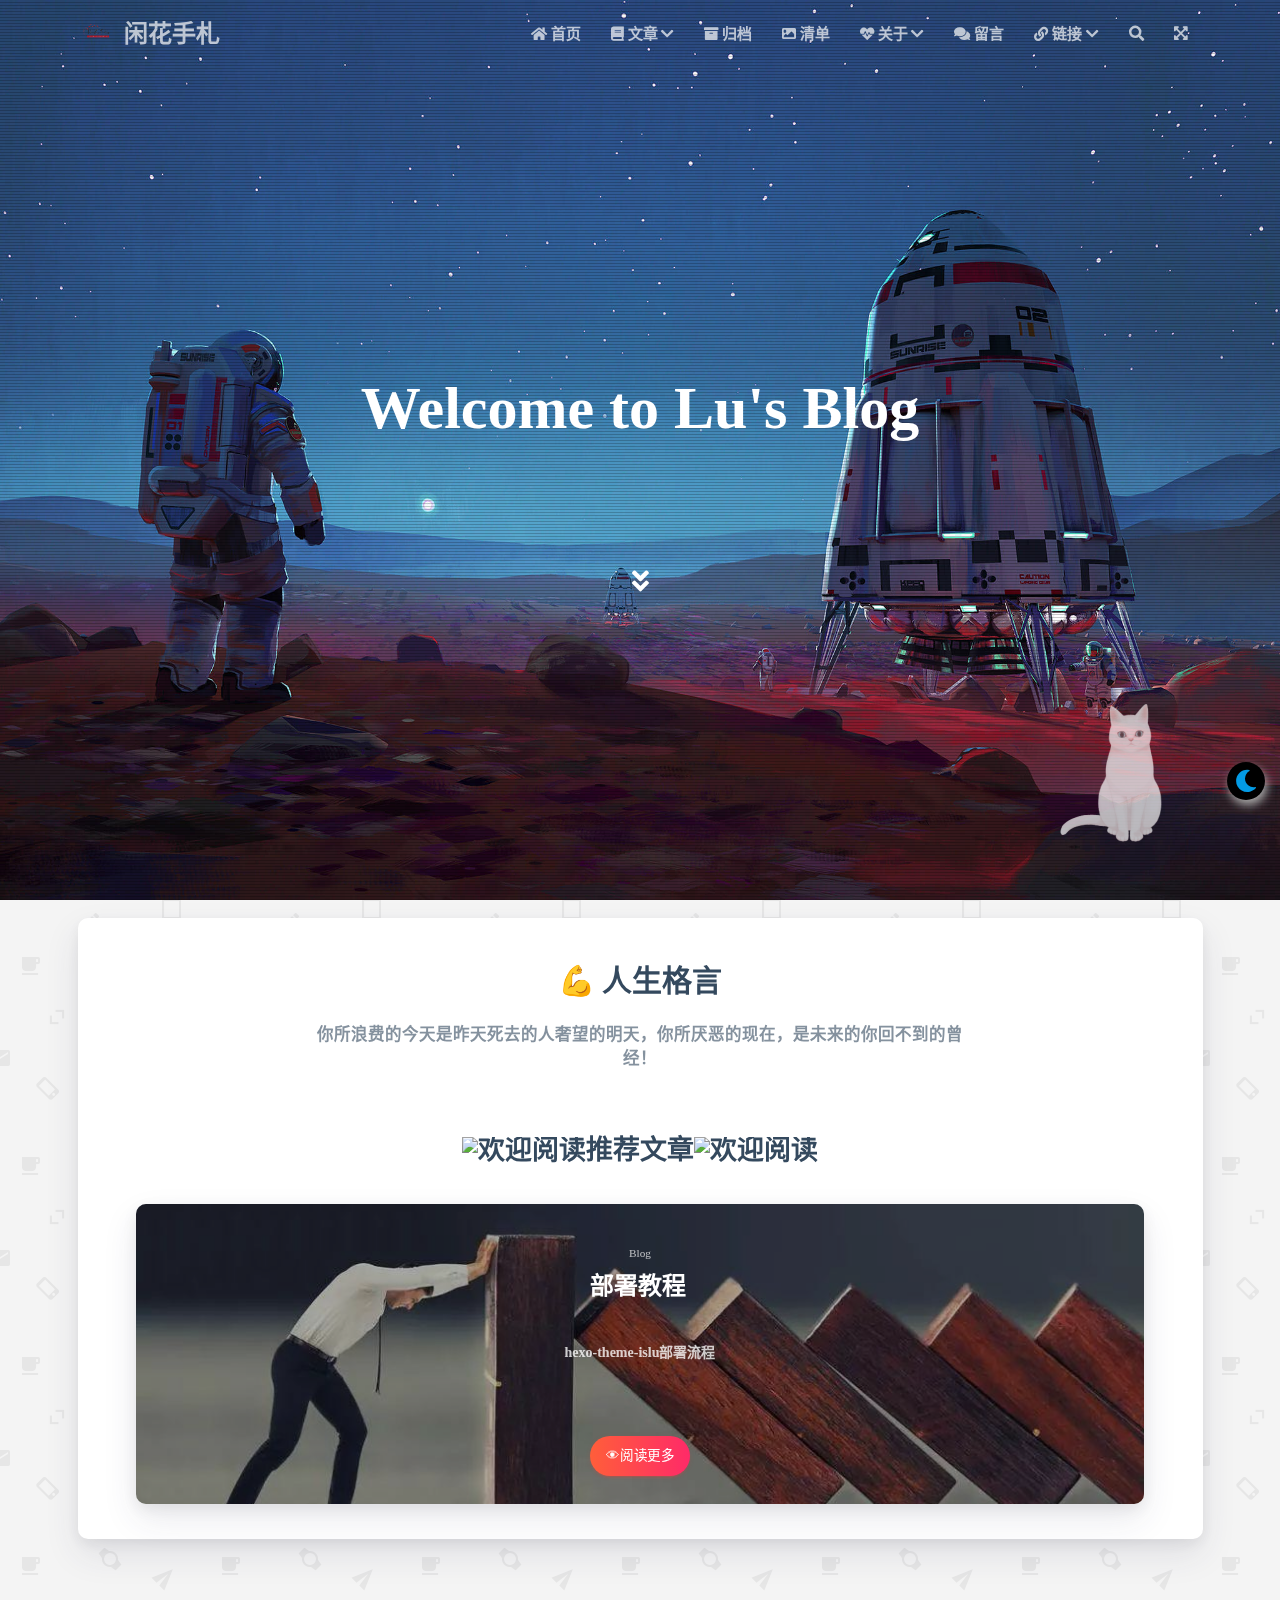
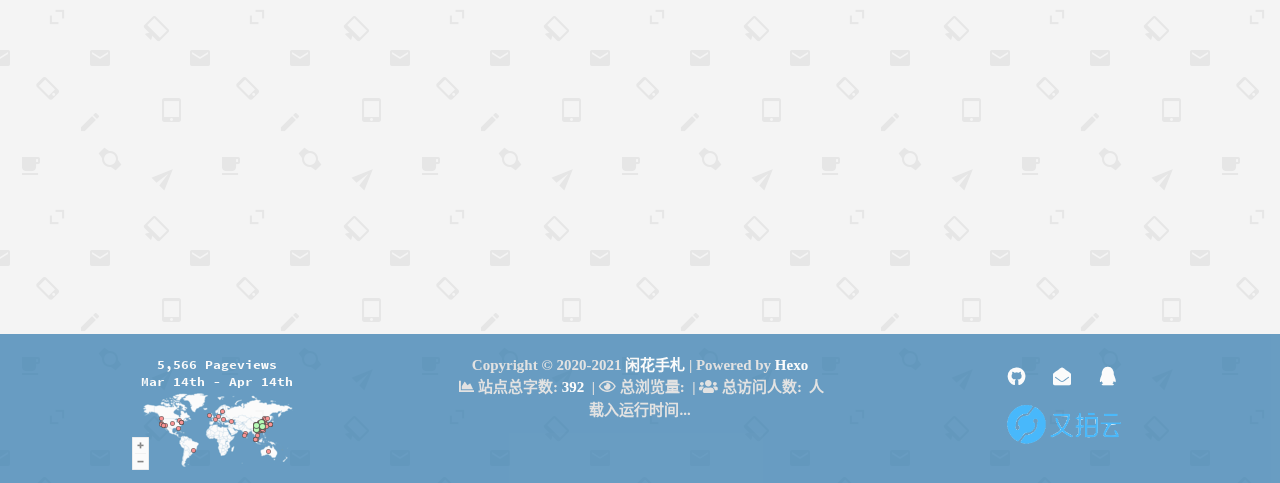
==== commit 9ec0bd9d: "Site updated: 2021-05-18 17:00:06" ====
--- a/index.html
+++ b/index.html
@@ -1 +1,7 @@
-<!DOCTYPE HTML><html lang="zh-CN"><head><meta charset="utf-8"><meta name="keywords" content="闲花手札,卢慧军,Lu,Java,web网站,经验分享,hexo,个人博客,生活记录等"><meta name="description" content="Lu&#39;s blog是一个记录生活,分享知识的个人博客。主要记录生活的点点滴滴,分享学习上的经验知识,以求在茫茫人海中留下些许足迹。"><meta http-equiv="X-UA-Compatible" content="IE=edge"><meta name="viewport" content="width=device-width,initial-scale=1,user-scalable=no"><meta name="renderer" content="webkit|ie-stand|ie-comp"><meta name="mobile-web-app-capable" content="yes"><meta name="format-detection" content="telephone=no"><meta name="apple-mobile-web-app-capable" content="yes"><meta name="apple-mobile-web-app-status-bar-style" content="black-translucent"><title>闲花手札 | Lu&#39;s Blog</title><link rel="icon" type="image/png" href="/medias/detail/logo.png"><link rel="stylesheet" type="text/css" href="/libs/awesome/css/all.css"><link rel="stylesheet" type="text/css" href="/libs/materialize/materialize.min.css"><link rel="stylesheet" type="text/css" href="/libs/aos/aos.css"><link rel="stylesheet" type="text/css" href="/libs/animate/animate.min.css"><link rel="stylesheet" type="text/css" href="/libs/lightGallery/css/lightgallery.min.css"><link rel="stylesheet" type="text/css" href="/css/islu.css"><link rel="stylesheet" type="text/css" href="/css/my.css"><link rel="stylesheet" type="text/css" href="/css/loading.css"><link rel="stylesheet" type="text/css" href="/css/dark.css"><script src="/libs/jquery/jquery.min.js"></script><meta name="generator" content="Hexo 5.4.0"><style>.github-emoji{position:relative;display:inline-block;width:1.2em;min-height:1.2em;overflow:hidden;vertical-align:top;color:transparent}.github-emoji>span{position:relative;z-index:10}.github-emoji .fancybox,.github-emoji img{margin:0!important;padding:0!important;border:none!important;outline:0!important;text-decoration:none!important;user-select:none!important;cursor:auto!important}.github-emoji img{height:1.2em!important;width:1.2em!important;position:absolute!important;left:50%!important;top:50%!important;transform:translate(-50%,-50%)!important;user-select:none!important;cursor:auto!important}.github-emoji-fallback{color:inherit}.github-emoji-fallback img{opacity:0!important}</style></head><body><div id="loading-container"><p class="loading-text">嘘 ~ 正在从服务器偷取页面 . . .</p><div class="loading-image"><div></div><div></div><div></div><div></div><div></div><div></div></div></div><script>setTimeout(function(){const e=document.getElementById("loading-container");e.className="fadeout",setTimeout(function(){e.style.display="none"},500)},500)</script><header class="navbar-fixed"><nav id="headNav" class="bg-color nav-transparent"><div id="navContainer" class="nav-wrapper container"><div class="brand-logo"><a href="/" class="waves-effect waves-light"><div><img src="/medias/detail/logo.png" class="logo-img" alt="LOGO"> <span class="logo-span">闲花手札</span></div></a></div><a href="#" data-target="mobile-nav" class="sidenav-trigger button-collapse"><i class="fas fa-bars"></i></a><ul class="right nav-menu"><li class="hide-on-med-and-down nav-item"><a href="/" class="waves-effect waves-light"><i class="fas fa-home" style="zoom:.6"></i> <span>首页</span></a></li><li class="hide-on-med-and-down nav-item"><a href="" class="waves-effect waves-light"><i class="fas fa-book" style="zoom:.6"></i> <span>文章</span> <i class="fas fa-chevron-down" aria-hidden="true" style="zoom:.6"></i></a><ul class="sub-nav menus_item_child"><li><a href="/tags"><i class="fas fa-tags" style="margin-top:-20px;zoom:.6"></i> <span>标签</span></a></li><li><a href="/categories"><i class="fas fa-bookmark" style="margin-top:-20px;zoom:.6"></i> <span>分类</span></a></li><li><a href="/categories/%E9%9A%8F%E7%AC%94/"><i class="fas fa-pen" style="margin-top:-20px;zoom:.6"></i> <span>随笔</span></a></li></ul></li><li class="hide-on-med-and-down nav-item"><a href="/archives" class="waves-effect waves-light"><i class="fas fa-archive" style="zoom:.6"></i> <span>归档</span></a></li><li class="hide-on-med-and-down nav-item"><a href="/time" class="waves-effect waves-light"><i class="fas fa-image" style="zoom:.6"></i> <span>清单</span></a></li><li class="hide-on-med-and-down nav-item"><a href="" class="waves-effect waves-light"><i class="fas fa-heartbeat" style="zoom:.6"></i> <span>关于</span> <i class="fas fa-chevron-down" aria-hidden="true" style="zoom:.6"></i></a><ul class="sub-nav menus_item_child"><li><a href="/about"><i class="fas fa-user-circle" style="margin-top:-20px;zoom:.6"></i> <span>博主</span></a></li><li><a href="/journal"><i class="fas fa-cogs" style="margin-top:-20px;zoom:.6"></i> <span>日志</span></a></li><li><a href="/rewardModal"><i class="fas fa-image" style="margin-top:-20px;zoom:.6"></i> <span>打赏</span></a></li></ul></li><li class="hide-on-med-and-down nav-item"><a href="/contact" id="contact" class="waves-effect waves-light"><i class="fas fa-comments" style="zoom:.6"></i> <span>留言</span></a></li><li class="hide-on-med-and-down nav-item"><a href="" class="waves-effect waves-light"><i class="fas fa-link" style="zoom:.6"></i> <span>链接</span> <i class="fas fa-chevron-down" aria-hidden="true" style="zoom:.6"></i></a><ul class="sub-nav menus_item_child"><li><a href="/friends"><i class="fas fa-address-book" style="margin-top:-20px;zoom:.6"></i> <span>友情链接</span></a></li><li><a href="/av"><i class="fas fa-music" style="margin-top:-20px;zoom:.6"></i> <span>影乐观赏</span></a></li><li><a href="/navigate"><i class="fas fa-location-arrow" style="margin-top:-20px;zoom:.6"></i> <span>常用网站</span></a></li><li><a href="/supervise"><i class="fa fa-desktop" style="margin-top:-20px;zoom:.6"></i> <span>友链监测</span></a></li></ul></li><li><a href="#searchModal" class="modal-trigger waves-effect waves-light"><i id="searchIcon" class="fas fa-search" title="搜索" style="zoom:.85"></i></a></li><li id="fullscreen_li" class="fullscreen"><a href="javascript:void(0);" class="modal-trigger waves-effect waves-light"><i id="fullscreen" class="fa fa-expand-arrows-alt" title="全屏" style="zoom:.65"></i></a></li></ul><div id="mobile-nav" class="side-nav sidenav"><div class="mobile-head bg-color"><img src="/medias/detail/logo.png" class="logo-img circle responsive-img"><div class="logo-name">闲花手札 | Lu&#39;s Blog</div><div class="logo-desc">Lu&#39;s blog是一个记录生活,分享知识的个人博客。主要记录生活的点点滴滴,分享学习上的经验知识,以求在茫茫人海中留下些许足迹。</div></div><ul class="menu-list mobile-menu-list"><li class="m-nav-item"><a href="/" class="waves-effect waves-light">首页</a></li><li class="m-nav-item"><a href="javascript:;">文章 <span class="m-icon"><i class="fas fa-chevron-right"></i></span></a><ul><li><a href="/tags" style="margin-left:0"><i class="fa fas fa-tags" style="position:absolute;left:28px"></i> <span>标签</span></a></li><li><a href="/categories" style="margin-left:0"><i class="fa fas fa-bookmark" style="position:absolute;left:28px"></i> <span>分类</span></a></li><li><a href="/categories/%E9%9A%8F%E7%AC%94/" style="margin-left:0"><i class="fa fas fa-pen" style="position:absolute;left:28px"></i> <span>随笔</span></a></li></ul></li><li class="m-nav-item"><a href="/archives" class="waves-effect waves-light">归档</a></li><li class="m-nav-item"><a href="/time" class="waves-effect waves-light">清单</a></li><li class="m-nav-item"><a href="javascript:;">关于 <span class="m-icon"><i class="fas fa-chevron-right"></i></span></a><ul><li><a href="/about" style="margin-left:0"><i class="fa fas fa-user-circle" style="position:absolute;left:28px"></i> <span>博主</span></a></li><li><a href="/journal" style="margin-left:0"><i class="fa fas fa-cogs" style="position:absolute;left:28px"></i> <span>日志</span></a></li><li><a href="/rewardModal" style="margin-left:0"><i class="fa fas fa-image" style="position:absolute;left:28px"></i> <span>打赏</span></a></li></ul></li><li class="m-nav-item"><a href="/contact" class="waves-effect waves-light">留言</a></li><li class="m-nav-item"><a href="javascript:;">链接 <span class="m-icon"><i class="fas fa-chevron-right"></i></span></a><ul><li><a href="/friends" style="margin-left:0"><i class="fa fas fa-address-book" style="position:absolute;left:28px"></i> <span>友情链接</span></a></li><li><a href="/av" style="margin-left:0"><i class="fa fas fa-music" style="position:absolute;left:28px"></i> <span>影乐观赏</span></a></li><li><a href="/navigate" style="margin-left:0"><i class="fa fas fa-location-arrow" style="position:absolute;left:28px"></i> <span>常用网站</span></a></li><li><a href="/supervise" style="margin-left:0"><i class="fa fa fa-desktop" style="position:absolute;left:28px"></i> <span>友链监测</span></a></li></ul></li></ul></div></div></nav></header><div class="carousel carousel-slider center index-cover" data-indicators="true" style="margin-top:-64px"><div class="carousel-item red white-text bg-cover about-cover"><div class="container"><div class="row"><div class="col s10 offset-s1 m8 offset-m2 l8 offset-l2"><div class="brand"><div class="title center-align">Welcome to Lu&#39;s Blog</div><div class="description center-align"><span id="subtitle"></span><script src="https://cdn.jsdelivr.net/npm/typed.js@2.0.11"></script><script>var typed=new Typed("#subtitle",{strings:["鸿鹄岂甘等闲志,斗胆立势同海枯.","Do a large swan gump aimlessly, dared stand potential with the Dead Sea."],startDelay:300,typeSpeed:100,loop:!0,backSpeed:50,showCursor:!0})</script></div></div></div></div><script>$(".bg-cover").css("background-image","url(/medias/banner/0.jpg)")</script><div class="cover-btns" id="scroll"><a href="#indexCard" class="waves-effect waves-light scroll-down-effects"><i class="fa fa-angle-double-down"></i></a></div></div></div></div><script>$(function(){let e=$(".carousel"),n=!1;e.carousel({duration:Number("120"),fullWidth:!0,indicators:!0,onCycleTo(){var e;n||(e=this,setInterval(()=>{(e.pressed||e.dragged)&&r()},1e3),n=!0)}});let c,t=function(){c=setInterval(function(){e.carousel("next")},5e3)};function r(){clearInterval(c),t()}t(),$("#prev-cover").click(function(){e.carousel("prev"),r()}),$("#next-cover").click(function(){e.carousel("next"),r()})})</script><main class="content"><div id="indexCard" class="index-card"><div class="container"><div class="card"><div class="card-content"><div class="dream"><div class="title center-align">💪 人生格言</div><div class="row"><div class="col l8 offset-l2 m10 offset-m1 s10 offset-s1 center-align text">你所浪费的今天是昨天死去的人奢望的明天，你所厌恶的现在，是未来的你回不到的曾经！</div></div></div><div id="recommend-sections" class="recommend"><div class="title"><img src="https://files.islu.cn/detail/love.png" alt="欢迎阅读">推荐文章<img src="https://files.islu.cn/detail/love.png" alt="欢迎阅读"></div><div class="row"><div class="col s12"><div class="post-card" style="background-image:url(/medias/article/1.jfif)"><div class="post-body"><div class="post-categories"><a href="/categories/Blog/" class="category">Blog</a></div><a href="/posts/2483.html"><h3 class="post-title">部署教程</h3></a><p class="post-description">hexo-theme-islu部署流程</p><a href="/posts/2483.html" class="read-more btn waves-effect waves-light" style="background:linear-gradient(to right,#ff5e3a 0,#ff2a68 100%)" target="_blank">👁阅读更多</a></div></div></div></div></div></div></div></div></div><article id="articles" class="container articles"><div class="row article-row"><div class="article col s12 m6 l4" data-aos="zoom-in"><div class="card"><a href="/posts/2483.html"><div class="card-image"><img src="/medias/article/1.jfif" class="responsive-img" alt="部署教程"> <span class="card-title">部署教程</span></div></a><div class="card-content article-content"><div class="summary block-with-text">hexo-theme-islu部署流程</div><div class="publish-info"><span class="publish-date"><i class="far fa-clock fa-fw icon-date"></i>2021-04-13 </span><span class="publish-author"><i class="fas fa-bookmark fa-fw icon-category"></i> <a href="/categories/Blog/" class="post-category">Blog</a></span></div></div><div class="card-action article-tags"><a href="/tags/blog/"><span class="chip bg-color">blog</span> </a><a href="/tags/hexo/"><span class="chip bg-color">hexo</span></a></div></div></div><div class="article col s12 m6 l4" data-aos="zoom-in"><div class="card"><a href="/posts/980.html"><div class="card-image"><img src="/medias/article/essay-life.jpg" class="responsive-img" alt="essay-life"> <span class="card-title">essay-life</span></div></a><div class="card-content article-content"><div class="summary block-with-text">请相信生活,相信自己</div><div class="publish-info"><span class="publish-date"><i class="far fa-clock fa-fw icon-date"></i>2021-03-15 </span><span class="publish-author"><i class="fas fa-bookmark fa-fw icon-category"></i> <a href="/categories/%E9%9A%8F%E7%AC%94/" class="post-category">随笔</a></span></div></div><div class="card-action article-tags"><a href="/tags/%E9%9A%8F%E7%AC%94/"><span class="chip bg-color">随笔</span> </a><a href="/tags/%E8%AF%B7%E7%9B%B8%E4%BF%A1%E7%94%9F%E6%B4%BB/"><span class="chip bg-color">请相信生活</span></a></div></div></div></div></article></main><div id="bg"><canvas></canvas><canvas></canvas><canvas></canvas></div><script src="/js/dark.js"></script><script src="/js/canva.js"></script><footer class="page-footer bg-color"><div class="container row center-align" style="margin-bottom:0!important"><div class="col s12 m3 l3 social-link" id="visitmap"><a target="_blank" rel="noopener external nofollow noreferrer" href="https://clustrmaps.com/site/1bgbn" title="Visit tracker"><img src="/medias/detail/map_v2.png" style="filter:brightness(1)" alt="访客地图"></a></div><div class="col s12 m6 l6 copy-right">Copyright&nbsp;&copy; <span id="year">2020-2021</span> <a href="/about" target="_blank">闲花手札</a> |&nbsp;Powered by&nbsp;<a href="https://hexo.io/" target="_blank">Hexo</a><br>&nbsp;<i class="fas fa-chart-area"></i>&nbsp;站点总字数:&nbsp;<span class="white-color">392</span>&nbsp; <span id="busuanzi_container_site_pv">|&nbsp;<i class="far fa-eye"></i>&nbsp;总浏览量:&nbsp;<span id="busuanzi_value_site_pv" class="white-color"></span>&nbsp; </span><span id="busuanzi_container_site_uv">|&nbsp;<i class="fas fa-users"></i>&nbsp;总访问人数:&nbsp;<span id="busuanzi_value_site_uv" class="white-color"></span>&nbsp;人</span><br><span id="sitetime">载入运行时间...</span><script>function siteTime(){var e=36e5,t=24*e,n=new Date,o="2020",r=n.getFullYear(),i=n.getMonth()+1,a=n.getDate(),m=n.getHours(),s=n.getMinutes(),g=n.getSeconds(),n=Date.UTC(o,"10","29","0","0","0"),a=Date.UTC(r,i,a,m,s,g)-n,m=Math.floor(a/31536e6),s=Math.floor(a/t-365*m),g=Math.floor((a-(365*m+s)*t)/e),n=Math.floor((a-(365*m+s)*t-g*e)/6e4),e=Math.floor((a-(365*m+s)*t-g*e-6e4*n)/1e3);o==r?(document.getElementById("year").innerHTML=r,document.getElementById("sitetime").innerHTML="The site has been running for "+s+" y "+g+" h "+n+" m "+e+" s"):(document.getElementById("year").innerHTML=o+" - "+r,document.getElementById("sitetime").innerHTML="The site has been running for "+m+" y "+s+" d "+g+" h "+n+" m "+e+" s")}setInterval(siteTime,1e3)</script><br></div><div class="col s12 m3 l3 social-link social-statis social-statis"><a href="https://github.com/ialoe" class="tooltipped" target="_blank" data-tooltip="访问我的GitHub" data-position="top" data-delay="50"><i class="fab fa-github"></i> </a><a href="mailto:ialoe@qq.com" class="tooltipped" target="_blank" data-tooltip="邮件联系我" data-position="top" data-delay="50"><i class="fas fa-envelope-open"></i> </a><a href="tencent://AddContact/?fromId=50&fromSubId=1&subcmd=all&uin=180353980" class="tooltipped" target="_blank" data-tooltip="QQ联系我: 180353980" data-position="top" data-delay="50"><i class="fab fa-qq"></i></a></div><img style="height:67px;cursor:pointer" src="/medias/detail/logo2.png" alt="又拍云" onclick='location.href="https://www.upyun.com/?utm_source=lianmeng&amp;utm_medium=referral"'></div></footer><div class="progress-bar"></div><div id="searchModal" class="modal"><div class="modal-content"><div class="search-header"><span class="title"><i class="fas fa-search"></i>&nbsp;&nbsp;搜索</span> <input type="search" id="searchInput" name="s" placeholder="请输入搜索的关键字" class="search-input"></div><div id="searchResult"></div></div></div><script type="text/javascript">$(function(){searchFunc("/search.xml","searchInput","searchResult")})</script><div id="backTop" class="top-scroll" title="回到顶部"><a class="btn-floating btn-large waves-effect waves-light" href="#!"><i class="fas fa-arrow-up"></i></a></div><a onclick="switchNightMode()" id="sma" title="模式切换"><i class="fa fa-moon-o" id="nightMode" aria-hidden="true"></i></a><script src="/libs/materialize/materialize.min.js"></script><script src="/libs/masonry/masonry.pkgd.min.js"></script><script src="/libs/aos/aos.js"></script><script src="/libs/scrollprogress/scrollProgress.min.js"></script><script src="/libs/lightGallery/js/lightgallery-all.min.js"></script><script src="/js/islu.js"></script><script src="/libs/search/search.js"></script><script data-ad-client="ca-pub-9875299461913117" async src="https://pagead2.googlesyndication.com/pagead/js/adsbygoogle.js"></script><script src="/libs/others/clicklove.js" async></script><script async src="/libs/others/busuanzi.pure.mini.js"></script><script src="/libs/instantpage/instantpage.js" type="module"></script><script src="/live2dw/lib/L2Dwidget.min.js?094cbace49a39548bed64abff5988b05"></script><script>L2Dwidget.init({pluginRootPath:"live2dw/",pluginJsPath:"lib/",pluginModelPath:"assets/",tagMode:!1,log:!1,model:{jsonPath:"/live2dw/assets/tororo.model.json"},display:{superSample:2,position:"right",width:150,height:300,hOffset:75,vOffset:-20},mobile:{show:!0,scale:.5},react:{opacity:.7},name:{canvas:"live2dcanvas",div:"live2d-widget"},dev:{border:!1},dialog:{enable:!1,hitokoto:!1}})</script><script>window.imageLazyLoadSetting={isSPA:!1,preloadRatio:1,processImages:null}</script><script>window.addEventListener("load",function(){var t=/\.(gif|jpg|jpeg|tiff|png)$/i,r=/^data:image\/[a-z]+;base64,/;Array.prototype.slice.call(document.querySelectorAll("img[data-original]")).forEach(function(a){var e=a.parentNode;"A"===e.tagName&&(e.href.match(t)||e.href.match(r))&&(e.href=a.dataset.original)})})</script><script>!function(n){n.imageLazyLoadSetting.processImages=o;var e=n.imageLazyLoadSetting.isSPA,i=n.imageLazyLoadSetting.preloadRatio||1,r=Array.prototype.slice.call(document.querySelectorAll("img[data-original]"));function o(){e&&(r=Array.prototype.slice.call(document.querySelectorAll("img[data-original]")));for(var t,a=0;a<r.length;a++)0<=(t=(t=r[a]).getBoundingClientRect()).bottom&&0<=t.left&&t.top<=(n.innerHeight*i||document.documentElement.clientHeight*i)&&function(){var e=r[a],t=e,n=function(){r=r.filter(function(t){return e!==t})},i=new Image,o=t.getAttribute("data-original");i.onload=function(){t.src=o,n()},t.src!==o&&(i.src=o)}()}o(),n.addEventListener("scroll",function(){var t=o,e=n;clearTimeout(t.tId),t.tId=setTimeout(function(){t.call(e)},500)})}(this)</script></body></html>+<!DOCTYPE HTML><html lang="zh-CN"><head><meta charset="utf-8"><meta name="keywords" content="闲花手札,卢慧军,Lu,Java,web网站,经验分享,hexo,个人博客,生活记录等"><meta name="description" content="Lu&#39;s blog是一个记录生活,分享知识的个人博客。主要记录生活的点点滴滴,分享学习上的经验知识,以求在茫茫人海中留下些许足迹。"><meta http-equiv="X-UA-Compatible" content="IE=edge"><meta name="viewport" content="width=device-width,initial-scale=1,user-scalable=no"><meta name="renderer" content="webkit|ie-stand|ie-comp"><meta name="mobile-web-app-capable" content="yes"><meta name="format-detection" content="telephone=no"><meta name="apple-mobile-web-app-capable" content="yes"><meta name="apple-mobile-web-app-status-bar-style" content="black-translucent"><title>闲花手札 | Lu&#39;s Blog</title><link rel="icon" type="image/png" href="/medias/detail/logo.png"><link rel="stylesheet" type="text/css" href="/libs/awesome/css/all.css"><link rel="stylesheet" type="text/css" href="/libs/materialize/materialize.min.css"><link rel="stylesheet" type="text/css" href="/libs/aos/aos.css"><link rel="stylesheet" type="text/css" href="/libs/animate/animate.min.css"><link rel="stylesheet" type="text/css" href="/libs/lightGallery/css/lightgallery.min.css"><link rel="stylesheet" type="text/css" href="/css/islu.css"><link rel="stylesheet" type="text/css" href="/css/my.css"><link rel="stylesheet" type="text/css" href="/css/loading.css"><link rel="stylesheet" type="text/css" href="/css/dark.css"><script src="/libs/jquery/jquery.min.js"></script><meta name="generator" content="Hexo 5.4.0"><style>.github-emoji{position:relative;display:inline-block;width:1.2em;min-height:1.2em;overflow:hidden;vertical-align:top;color:transparent}.github-emoji>span{position:relative;z-index:10}.github-emoji .fancybox,.github-emoji img{margin:0!important;padding:0!important;border:none!important;outline:0!important;text-decoration:none!important;user-select:none!important;cursor:auto!important}.github-emoji img{height:1.2em!important;width:1.2em!important;position:absolute!important;left:50%!important;top:50%!important;transform:translate(-50%,-50%)!important;user-select:none!important;cursor:auto!important}.github-emoji-fallback{color:inherit}.github-emoji-fallback img{opacity:0!important}</style></head><body><div id="loading-container"><p class="loading-text">嘘 ~ 正在从服务器偷取页面 . . .</p><div class="loading-image"><div></div><div></div><div></div><div></div><div></div><div></div></div></div><script>setTimeout(function(){const e=document.getElementById("loading-container");e.className="fadeout",setTimeout(function(){e.style.display="none"},500)},500)</script><header class="navbar-fixed"><nav id="headNav" class="bg-color nav-transparent"><div id="navContainer" class="nav-wrapper container"><div class="brand-logo"><a href="/" class="waves-effect waves-light"><div><img src="/medias/detail/logo.png" class="logo-img" alt="LOGO"> <span class="logo-span">闲花手札</span></div></a></div><a href="#" data-target="mobile-nav" class="sidenav-trigger button-collapse"><i class="fas fa-bars"></i></a><ul class="right nav-menu"><li class="hide-on-med-and-down nav-item"><a href="/" class="waves-effect waves-light"><i class="fas fa-home" style="zoom:.6"></i> <span>首页</span></a></li><li class="hide-on-med-and-down nav-item"><a href="" class="waves-effect waves-light"><i class="fas fa-book" style="zoom:.6"></i> <span>文章</span> <i class="fas fa-chevron-down" aria-hidden="true" style="zoom:.6"></i></a><ul class="sub-nav menus_item_child"><li><a href="/tags"><i class="fas fa-tags" style="margin-top:-20px;zoom:.6"></i> <span>标签</span></a></li><li><a href="/categories"><i class="fas fa-bookmark" style="margin-top:-20px;zoom:.6"></i> <span>分类</span></a></li><li><a href="/categories/%E9%9A%8F%E7%AC%94/"><i class="fas fa-pen" style="margin-top:-20px;zoom:.6"></i> <span>随笔</span></a></li></ul></li><li class="hide-on-med-and-down nav-item"><a href="/archives" class="waves-effect waves-light"><i class="fas fa-archive" style="zoom:.6"></i> <span>归档</span></a></li><li class="hide-on-med-and-down nav-item"><a href="/time" class="waves-effect waves-light"><i class="fas fa-image" style="zoom:.6"></i> <span>清单</span></a></li><li class="hide-on-med-and-down nav-item"><a href="" class="waves-effect waves-light"><i class="fas fa-heartbeat" style="zoom:.6"></i> <span>关于</span> <i class="fas fa-chevron-down" aria-hidden="true" style="zoom:.6"></i></a><ul class="sub-nav menus_item_child"><li><a href="/about"><i class="fas fa-user-circle" style="margin-top:-20px;zoom:.6"></i> <span>博主</span></a></li><li><a href="/journal"><i class="fas fa-cogs" style="margin-top:-20px;zoom:.6"></i> <span>日志</span></a></li><li><a href="/rewardModal"><i class="fas fa-image" style="margin-top:-20px;zoom:.6"></i> <span>打赏</span></a></li></ul></li><li class="hide-on-med-and-down nav-item"><a href="/contact" id="contact" class="waves-effect waves-light"><i class="fas fa-comments" style="zoom:.6"></i> <span>留言</span></a></li><li class="hide-on-med-and-down nav-item"><a href="" class="waves-effect waves-light"><i class="fas fa-link" style="zoom:.6"></i> <span>链接</span> <i class="fas fa-chevron-down" aria-hidden="true" style="zoom:.6"></i></a><ul class="sub-nav menus_item_child"><li><a href="/friends"><i class="fas fa-address-book" style="margin-top:-20px;zoom:.6"></i> <span>友情链接</span></a></li><li><a href="/av"><i class="fas fa-music" style="margin-top:-20px;zoom:.6"></i> <span>影乐观赏</span></a></li><li><a href="/navigate"><i class="fas fa-location-arrow" style="margin-top:-20px;zoom:.6"></i> <span>常用网站</span></a></li><li><a href="/supervise"><i class="fa fa-desktop" style="margin-top:-20px;zoom:.6"></i> <span>友链监测</span></a></li></ul></li><li><a href="#searchModal" class="modal-trigger waves-effect waves-light"><i id="searchIcon" class="fas fa-search" title="搜索" style="zoom:.85"></i></a></li><li id="fullscreen_li" class="fullscreen"><a href="javascript:void(0);" class="modal-trigger waves-effect waves-light"><i id="fullscreen" class="fa fa-expand-arrows-alt" title="全屏" style="zoom:.65"></i></a></li></ul><div id="mobile-nav" class="side-nav sidenav"><div class="mobile-head bg-color"><img src="/medias/detail/logo.png" class="logo-img circle responsive-img"><div class="logo-name">闲花手札 | Lu&#39;s Blog</div><div class="logo-desc">Lu&#39;s blog是一个记录生活,分享知识的个人博客。主要记录生活的点点滴滴,分享学习上的经验知识,以求在茫茫人海中留下些许足迹。</div></div><ul class="menu-list mobile-menu-list"><li class="m-nav-item"><a href="/" class="waves-effect waves-light">首页</a></li><li class="m-nav-item"><a href="javascript:;">文章 <span class="m-icon"><i class="fas fa-chevron-right"></i></span></a><ul><li><a href="/tags" style="margin-left:0"><i class="fa fas fa-tags" style="position:absolute;left:28px"></i> <span>标签</span></a></li><li><a href="/categories" style="margin-left:0"><i class="fa fas fa-bookmark" style="position:absolute;left:28px"></i> <span>分类</span></a></li><li><a href="/categories/%E9%9A%8F%E7%AC%94/" style="margin-left:0"><i class="fa fas fa-pen" style="position:absolute;left:28px"></i> <span>随笔</span></a></li></ul></li><li class="m-nav-item"><a href="/archives" class="waves-effect waves-light">归档</a></li><li class="m-nav-item"><a href="/time" class="waves-effect waves-light">清单</a></li><li class="m-nav-item"><a href="javascript:;">关于 <span class="m-icon"><i class="fas fa-chevron-right"></i></span></a><ul><li><a href="/about" style="margin-left:0"><i class="fa fas fa-user-circle" style="position:absolute;left:28px"></i> <span>博主</span></a></li><li><a href="/journal" style="margin-left:0"><i class="fa fas fa-cogs" style="position:absolute;left:28px"></i> <span>日志</span></a></li><li><a href="/rewardModal" style="margin-left:0"><i class="fa fas fa-image" style="position:absolute;left:28px"></i> <span>打赏</span></a></li></ul></li><li class="m-nav-item"><a href="/contact" class="waves-effect waves-light">留言</a></li><li class="m-nav-item"><a href="javascript:;">链接 <span class="m-icon"><i class="fas fa-chevron-right"></i></span></a><ul><li><a href="/friends" style="margin-left:0"><i class="fa fas fa-address-book" style="position:absolute;left:28px"></i> <span>友情链接</span></a></li><li><a href="/av" style="margin-left:0"><i class="fa fas fa-music" style="position:absolute;left:28px"></i> <span>影乐观赏</span></a></li><li><a href="/navigate" style="margin-left:0"><i class="fa fas fa-location-arrow" style="position:absolute;left:28px"></i> <span>常用网站</span></a></li><li><a href="/supervise" style="margin-left:0"><i class="fa fa fa-desktop" style="position:absolute;left:28px"></i> <span>友链监测</span></a></li></ul></li></ul></div></div></nav></header><div class="carousel carousel-slider center index-cover" data-indicators="true" style="margin-top:-64px"><div class="carousel-item red white-text bg-cover about-cover"><div class="container"><div class="row"><div class="col s10 offset-s1 m8 offset-m2 l8 offset-l2"><div class="brand"><div class="title center-align">Welcome to Lu&#39;s Blog</div><div class="description center-align"><span id="subtitle"></span><script src="https://cdn.jsdelivr.net/npm/typed.js@2.0.11"></script><script>var typed=new Typed("#subtitle",{strings:["鸿鹄岂甘等闲志,斗胆立势同海枯.","Do a large swan gump aimlessly, dared stand potential with the Dead Sea."],startDelay:300,typeSpeed:100,loop:!0,backSpeed:50,showCursor:!0})</script></div></div></div></div><script>$(".bg-cover").css("background-image","url(/medias/banner/0.jpg)")</script><div class="cover-btns" id="scroll"><a href="#indexCard" class="waves-effect waves-light scroll-down-effects"><i class="fa fa-angle-double-down"></i></a></div></div></div></div><script>$(function(){let e=$(".carousel"),n=!1;e.carousel({duration:Number("120"),fullWidth:!0,indicators:!0,onCycleTo(){var e;n||(e=this,setInterval(()=>{(e.pressed||e.dragged)&&r()},1e3),n=!0)}});let c,t=function(){c=setInterval(function(){e.carousel("next")},5e3)};function r(){clearInterval(c),t()}t(),$("#prev-cover").click(function(){e.carousel("prev"),r()}),$("#next-cover").click(function(){e.carousel("next"),r()})})</script><main class="content"><div id="indexCard" class="index-card"><div class="container"><div class="card"><div class="card-content"><div class="dream"><div class="title center-align">💪 人生格言</div><div class="row"><div class="col l8 offset-l2 m10 offset-m1 s10 offset-s1 center-align text">你所浪费的今天是昨天死去的人奢望的明天，你所厌恶的现在，是未来的你回不到的曾经！</div></div></div><div id="recommend-sections" class="recommend"><div class="title"><img src="https://files.islu.cn/detail/love.png" alt="欢迎阅读">推荐文章<img src="https://files.islu.cn/detail/love.png" alt="欢迎阅读"></div><div class="row"><div class="col s12"><div class="post-card" style="background-image:url(/medias/article/1.jfif)"><div class="post-body"><div class="post-categories"><a href="/categories/Blog/" class="category">Blog</a></div><a href="/posts/2483.html"><h3 class="post-title">部署教程</h3></a><p class="post-description">hexo-theme-islu部署流程</p><a href="/posts/2483.html" class="read-more btn waves-effect waves-light" style="background:linear-gradient(to right,#ff5e3a 0,#ff2a68 100%)" target="_blank">👁阅读更多</a></div></div></div></div></div></div></div></div></div><article id="articles" class="container articles"><div class="row article-row"><div class="article col s12 m6 l4" data-aos="zoom-in"><div class="card"><a href="/posts/2483.html"><div class="card-image"><img src="/medias/article/1.jfif" class="responsive-img" alt="部署教程"> <span class="card-title">部署教程</span></div></a><div class="card-content article-content"><div class="summary block-with-text">hexo-theme-islu部署流程</div><div class="publish-info"><span class="publish-date"><i class="far fa-clock fa-fw icon-date"></i>2021-04-13 </span><span class="publish-author"><i class="fas fa-bookmark fa-fw icon-category"></i> <a href="/categories/Blog/" class="post-category">Blog</a></span></div></div><div class="card-action article-tags"><a href="/tags/blog/"><span class="chip bg-color">blog</span> </a><a href="/tags/hexo/"><span class="chip bg-color">hexo</span></a></div></div></div><div class="article col s12 m6 l4" data-aos="zoom-in"><div class="card"><a href="/posts/980.html"><div class="card-image"><img src="/medias/article/essay-life.jpg" class="responsive-img" alt="essay-life"> <span class="card-title">essay-life</span></div></a><div class="card-content article-content"><div class="summary block-with-text">请相信生活,相信自己</div><div class="publish-info"><span class="publish-date"><i class="far fa-clock fa-fw icon-date"></i>2021-03-15 </span><span class="publish-author"><i class="fas fa-bookmark fa-fw icon-category"></i> <a href="/categories/%E9%9A%8F%E7%AC%94/" class="post-category">随笔</a></span></div></div><div class="card-action article-tags"><a href="/tags/%E9%9A%8F%E7%AC%94/"><span class="chip bg-color">随笔</span> </a><a href="/tags/%E8%AF%B7%E7%9B%B8%E4%BF%A1%E7%94%9F%E6%B4%BB/"><span class="chip bg-color">请相信生活</span></a></div></div></div></div></article></main><div id="bg"><canvas></canvas><canvas></canvas><canvas></canvas></div><script src="/js/dark.js"></script><script src="/js/canva.js"></script><footer class="page-footer bg-color"><div class="container row center-align" style="margin-bottom:0!important"><div class="col s12 m3 l3 social-link" id="visitmap"><a target="_blank" rel="noopener external nofollow noreferrer" href="https://clustrmaps.com/site/1bgbn" title="Visit tracker"><img src="/medias/detail/map_v2.png" style="filter:brightness(1)" alt="访客地图"></a></div><div class="col s12 m6 l6 copy-right">Copyright&nbsp;&copy; <span id="year">2020-2021</span> <a href="/about" target="_blank">闲花手札</a> |&nbsp;Powered by&nbsp;<a href="https://hexo.io/" target="_blank">Hexo</a><br>&nbsp;<i class="fas fa-chart-area"></i>&nbsp;站点总字数:&nbsp;<span class="white-color">392</span>&nbsp; <span id="busuanzi_container_site_pv">|&nbsp;<i class="far fa-eye"></i>&nbsp;总浏览量:&nbsp;<span id="busuanzi_value_site_pv" class="white-color"></span>&nbsp; </span><span id="busuanzi_container_site_uv">|&nbsp;<i class="fas fa-users"></i>&nbsp;总访问人数:&nbsp;<span id="busuanzi_value_site_uv" class="white-color"></span>&nbsp;人</span><br><span id="sitetime">载入运行时间...</span><script>function siteTime(){var e=36e5,t=24*e,n=new Date,o="2020",r=n.getFullYear(),i=n.getMonth()+1,a=n.getDate(),m=n.getHours(),s=n.getMinutes(),g=n.getSeconds(),n=Date.UTC(o,"10","29","0","0","0"),a=Date.UTC(r,i,a,m,s,g)-n,m=Math.floor(a/31536e6),s=Math.floor(a/t-365*m),g=Math.floor((a-(365*m+s)*t)/e),n=Math.floor((a-(365*m+s)*t-g*e)/6e4),e=Math.floor((a-(365*m+s)*t-g*e-6e4*n)/1e3);o==r?(document.getElementById("year").innerHTML=r,document.getElementById("sitetime").innerHTML="The site has been running for "+s+" y "+g+" h "+n+" m "+e+" s"):(document.getElementById("year").innerHTML=o+" - "+r,document.getElementById("sitetime").innerHTML="The site has been running for "+m+" y "+s+" d "+g+" h "+n+" m "+e+" s")}setInterval(siteTime,1e3)</script><br></div><div class="col s12 m3 l3 social-link social-statis social-statis"><a href="https://github.com/ialoe" class="tooltipped" target="_blank" data-tooltip="访问我的GitHub" data-position="top" data-delay="50"><i class="fab fa-github"></i> </a><a href="mailto:ialoe@qq.com" class="tooltipped" target="_blank" data-tooltip="邮件联系我" data-position="top" data-delay="50"><i class="fas fa-envelope-open"></i> </a><a href="tencent://AddContact/?fromId=50&fromSubId=1&subcmd=all&uin=180353980" class="tooltipped" target="_blank" data-tooltip="QQ联系我: 180353980" data-position="top" data-delay="50"><i class="fab fa-qq"></i></a></div><img style="height:67px;cursor:pointer" src="/medias/detail/logo2.png" alt="又拍云" onclick='location.href="https://www.upyun.com/?utm_source=lianmeng&amp;utm_medium=referral"'></div></footer><div class="progress-bar"></div><div id="searchModal" class="modal"><div class="modal-content"><div class="search-header"><span class="title"><i class="fas fa-search"></i>&nbsp;&nbsp;搜索</span> <input type="search" id="searchInput" name="s" placeholder="请输入搜索的关键字" class="search-input"></div><div id="searchResult"></div></div></div><script type="text/javascript">$(function(){searchFunc("/search.xml","searchInput","searchResult")})</script><div id="backTop" class="top-scroll" title="回到顶部"><a class="btn-floating btn-large waves-effect waves-light" href="#!"><i class="fas fa-arrow-up"></i></a></div><a onclick="switchNightMode()" id="sma" title="模式切换"><i class="fa fa-moon-o" id="nightMode" aria-hidden="true"></i></a><script src="/libs/materialize/materialize.min.js"></script><script src="/libs/masonry/masonry.pkgd.min.js"></script><script src="/libs/aos/aos.js"></script><script src="/libs/scrollprogress/scrollProgress.min.js"></script><script src="/libs/lightGallery/js/lightgallery-all.min.js"></script><script src="/js/islu.js"></script><script src="/libs/search/search.js"></script><script data-ad-client="ca-pub-9875299461913117" async src="https://pagead2.googlesyndication.com/pagead/js/adsbygoogle.js"></script><script src="/libs/others/clicklove.js" async></script><script async src="/libs/others/busuanzi.pure.mini.js"></script><script src="/libs/instantpage/instantpage.js" type="module"></script><script src="/live2dw/lib/L2Dwidget.min.js?094cbace49a39548bed64abff5988b05"></script><script>L2Dwidget.init({pluginRootPath:"live2dw/",pluginJsPath:"lib/",pluginModelPath:"assets/",tagMode:!1,log:!1,model:{jsonPath:"/live2dw/assets/tororo.model.json"},display:{superSample:2,position:"right",width:150,height:300,hOffset:75,vOffset:-20},mobile:{show:!0,scale:.5},react:{opacity:.7},name:{canvas:"live2dcanvas",div:"live2d-widget"},dev:{border:!1},dialog:{enable:!1,hitokoto:!1}})</script><script>
+            window.imageLazyLoadSetting = {
+                isSPA: false,
+                preloadRatio: 1,
+                processImages: null,
+            };
+        </script><script>window.addEventListener("load",function(){var t=/\.(gif|jpg|jpeg|tiff|png)$/i,r=/^data:image\/[a-z]+;base64,/;Array.prototype.slice.call(document.querySelectorAll("img[data-original]")).forEach(function(a){var e=a.parentNode;"A"===e.tagName&&(e.href.match(t)||e.href.match(r))&&(e.href=a.dataset.original)})});</script><script>!function(n){n.imageLazyLoadSetting.processImages=o;var e=n.imageLazyLoadSetting.isSPA,i=n.imageLazyLoadSetting.preloadRatio||1,r=Array.prototype.slice.call(document.querySelectorAll("img[data-original]"));function o(){e&&(r=Array.prototype.slice.call(document.querySelectorAll("img[data-original]")));for(var t,a=0;a<r.length;a++)0<=(t=(t=r[a]).getBoundingClientRect()).bottom&&0<=t.left&&t.top<=(n.innerHeight*i||document.documentElement.clientHeight*i)&&function(){var t,e,n,i,o=r[a];t=o,e=function(){r=r.filter(function(t){return o!==t})},n=new Image,i=t.getAttribute("data-original"),n.onload=function(){t.src=i,e&&e()},t.src!==i&&(n.src=i)}()}o(),n.addEventListener("scroll",function(){var t,e;t=o,e=n,clearTimeout(t.tId),t.tId=setTimeout(function(){t.call(e)},500)})}(this);</script></body></html>--- a/libs/awesome/css/all.css
+++ b/libs/awesome/css/all.css
@@ -1,4 +1,4 @@
-/* build time:Tue May 18 2021 16:43:26 GMT+0800 (中国标准时间)*/
+/* build time:Tue May 18 2021 16:59:54 GMT+0800 (中国标准时间)*/
 /*!
  * Font Awesome Free 5.11.1 by @fontawesome - https://fontawesome.com
  * License - https://fontawesome.com/license/free (Icons: CC BY 4.0, Fonts: SIL OFL 1.1, Code: MIT License)
--- a/css/islu.css
+++ b/css/islu.css
@@ -1,3 +1,3 @@
-/* build time:Tue May 18 2021 16:43:26 GMT+0800 (中国标准时间)*/
+/* build time:Tue May 18 2021 16:59:53 GMT+0800 (中国标准时间)*/
 @media only screen and (max-width:601px){.container{width:95%}header .brand-logo .logo-span{font-size:1.14rem!important}}@media only screen and (min-width:600px) and (max-width:992px){.container{width:90%}}@media only screen and (min-width:993px){.container{width:90%;max-width:1125px}.head-container{position:absolute;padding:0 30px;width:100%}.post-container{width:90%;margin:0 auto;max-width:1250px}}body{margin:0;color:#34495e;overflow-x:hidden;overflow-y:auto}h1{margin:48px 0 22px -5px;font-size:2rem;font-weight:700;line-height:2rem}h2{margin:42px 0 18px -5px;font-size:1.8rem;font-weight:700;line-height:1.8rem}h3{margin:38px 0 15px -4px;font-size:1.6rem;font-weight:700;line-height:1.7rem}h4{margin:32px 0 12px -4px;font-size:1.45rem;font-weight:700;line-height:1.45rem}h5{margin:28px 0 8px -4px;font-size:1.2rem;font-weight:700;line-height:1.2rem}h6{margin:22px 0 4px -4px;font-size:1.1rem;line-height:1.1rem}p{font-size:1rem;line-height:1.5rem}hr{margin:20px 0;border:0;border-top:1px solid #ccc}blockquote{border-left:5px solid #42b983;padding:1rem .8rem .2rem .8rem;color:#666;background-color:rgba(66,185,131,.1)}pre{padding:1.5rem 1.5rem 1.5rem 3.3rem!important;margin:1rem 0!important;background:#272822;overflow:auto;border-radius:.35rem;tab-size:4}.code-area::after{content:" ";position:absolute;border-radius:50%;background:#ff5f56;width:12px;height:12px;top:0;left:12px;margin-top:12px;-webkit-box-shadow:20px 0 #ffbd2e,40px 0 #27c93f;box-shadow:20px 0 #ffbd2e,40px 0 #27c93f}code{padding:1px 5px;top:13px!important;font-family:Inconsolata,Monaco,Consolas,'Courier New',Courier,monospace;font-size:.91rem;color:#e96900;border-radius:2px}.code_copy{position:absolute;top:.7rem;right:25px;z-index:1;filter:invert(50%);cursor:pointer}.codecopy_notice{position:absolute;top:.7rem;right:6px;z-index:1;filter:invert(50%);opacity:0}.code_lang{position:absolute;top:1.2rem;right:46px;line-height:0;font-weight:700;font-family:Consolas,Monaco,'Andale Mono','Ubuntu Mono',monospace;z-index:1;filter:invert(50%);cursor:pointer}.code-expand{position:absolute;top:4px;right:0;filter:invert(50%);padding:7px;z-index:999!important;cursor:pointer;transition:all .3s;transform:rotate(0)}.code-closed .code-expand{transform:rotate(-180deg)!important;transition:all .3s}.code-closed pre::before{height:0}pre code{padding:0;color:#e8eaf6;background-color:#272822}kbd{margin:0 3px;padding:3px 5px;border-radius:3px;border:1px solid #b4b4b4;box-shadow:0 1px 3px rgba(0,0,0,.25),0 2px 1px 0 rgba(255,255,255,.6) inset;font-family:Consolas,Monaco,'Andale Mono','Ubuntu Mono',monospace;font-size:.9rem;font-weight:600;background-color:#f8f8f8;color:#34495e;line-height:1.8rem;white-space:nowrap}b,strong{font-weight:700}dfn{font-style:italic}small{font-size:85%}cite{font-style:normal}mark{background-color:#fcf8e3;padding:.2em}.card{border-radius:10px;box-shadow:0 15px 35px rgba(50,50,93,.1),0 5px 15px rgba(0,0,0,.07)!important}.card .card-image img{border-radius:8px 8px 0 0;object-fit:cover}.container .row{margin-bottom:0}.bg-color{background-color:#2d78ad;opacity:.7}.text-color{color:#0f9d58!important}.white-color{color:#fff}.progress-bar{height:4px;position:fixed;bottom:0;z-index:300;background:linear-gradient(to right,#4cbf30 0,#0f9d58 100%);opacity:.8}.sidenav-overlay{z-index:500}.pd-header{margin-top:-64px}header .side-nav{width:188px;z-index:999;box-shadow:0 2px 5px 0 rgba(0,0,0,.16),0 7px 10px 0 rgba(0,0,0,.12)}nav{box-shadow:0 2px 5px 0 rgba(0,0,0,.16),0 7px 10px 0 rgba(0,0,0,.12)}header .nav-transparent{background-color:transparent!important;background-image:none;box-shadow:none}header nav .brand-span{font-size:1.45rem}header .brand-logo .logo-img{height:45px;vertical-align:middle;padding-bottom:6px}header .brand-logo .logo-span{font-size:1.6rem}header .brand-logo .waves-effect{vertical-align:top}header .button-collapse i{font-size:1.5rem}header .side-nav .mobile-head{padding:0 15px}header .side-nav .mobile-head img{margin-top:30px;width:75px;height:75px}header .side-nav .mobile-head .logo-name{margin-top:-30px;padding-left:10px;font-size:1.5rem}header .side-nav .mobile-head .logo-desc{margin-top:-10px;padding-left:10px;padding-bottom:10px;font-size:.8rem;line-height:1.3rem;color:#e3e3e3}header .side-nav .menu-list li{padding:0;margin-left:-15px}header .side-nav .menu-list a{height:50px;line-height:50px;color:#34495e!important;text-align:center}.mobile-menu-list a i{margin-left:8px!important;font-size:1.16rem;color:#34495e!important}header .side-nav .fa-fw{width:3.3rem;text-align:left}header .side-nav .social-link{position:absolute;bottom:45px;padding-left:15px}.social-link a{font-size:1.2rem;display:inline;padding:0 12px}.cover-btns{position:relative;top:10vh;text-align:center}.cover-btns a{margin:10px 15px;height:45px;line-height:45px;font-size:1rem;color:#fff;background-color:transparent;border-radius:30px;box-shadow:none}.cover-btns a i{font-size:1.8rem}.scroll-down{background:#333;margin:100px auto;-webkit-animation:scroll-down 1.5s infinite;-moz-animation:scroll-down 1.5s infinite;-o-animation:scroll-down 1.5s infinite;animation:scroll-down 1.5s infinite}@-moz-keyframes scroll-down{0%{opacity:.4;top:0}50%{opacity:1;-ms-filter:none;filter:none;top:-16px}100%{opacity:.4;top:0}}@-webkit-keyframes scroll-down{0%{opacity:.4;top:0}50%{opacity:1;-ms-filter:none;filter:none;top:-16px}100%{opacity:.4;top:0}}@-o-keyframes scroll-down{0%{opacity:.4;top:0}50%{opacity:1;-ms-filter:none;filter:none;top:-16px}100%{opacity:.4;top:0}}@keyframes scroll-down{0%{opacity:.4;top:0}50%{opacity:1;-ms-filter:none;filter:none;top:-16px}100%{opacity:.4;top:0}}.cover-social-link{position:relative;top:23vh;width:100%;text-align:center}.cover-social-link a{padding:0 15px;font-size:1.35rem;color:#fff}header .go-back{float:left;position:relative;padding-left:5px;padding-right:5px;z-index:1;height:56px}header .go-back i{font-size:1.6rem;font-weight:200;line-height:56px}.bg-cover{position:relative;display:flex;align-items:center;height:110vh;padding:0;border:0;overflow:hidden;background-position:center center;background-size:cover;transform:translate3d(0,0,0)}.index-cover{height:100vh}.post-cover{height:40vh!important}.bg-cover:after,.bg-cover:before{position:absolute;z-index:1;width:100%;height:100%;display:block;left:0;top:0;content:""}.bg-cover .container{position:relative;color:#fff;z-index:2}.bg-cover .title{font-size:4rem;line-height:1.2em;margin-bottom:20px;position:relative}.bg-cover .description{font-weight:300;font-size:1.25rem;line-height:1.4em;color:#eee}.bg-cover .post-title{margin:0 auto;font-size:2.5rem;font-weight:400}@-webkit-keyframes rainbow{0%,100%{background:rgba(156,39,176,.75);background:linear-gradient(45deg,rgba(156,39,176,.75) 0,rgba(156,39,176,.65) 100%);background:-moz-linear-gradient(135deg,rgba(156,39,176,.75) 0,rgba(156,39,176,.65) 100%);background:-webkit-linear-gradient(135deg,rgba(156,39,176,.75) 0,rgba(156,39,176,.65) 100%)}16%{background:rgba(132,13,121,.75);background:linear-gradient(45deg,rgba(132,13,121,.75) 0,rgba(132,13,121,.65) 100%);background:-moz-linear-gradient(135deg,rgba(132,13,121,.75) 0,rgba(132,13,121,.65) 100%);background:-webkit-linear-gradient(135deg,rgba(132,13,121,.75) 0,rgba(132,13,121,.65) 100%)}32%{background:rgba(239,83,80,.75);background:linear-gradient(45deg,rgba(239,83,80,.75) 0,rgba(239,83,80,.65) 100%);background:-moz-linear-gradient(135deg,rgba(239,83,80,.75) 0,rgba(239,83,80,.65) 100%);background:-webkit-linear-gradient(135deg,rgba(239,83,80,.75) 0,rgba(239,83,80,.65) 100%)}48%{background:rgba(255,87,34,.75);background:linear-gradient(45deg,rgba(255,87,34,.75) 0,rgba(255,87,34,.65) 100%);background:-moz-linear-gradient(135deg,rgba(255,87,34,.75) 0,rgba(255,87,34,.65) 100%);background:-webkit-linear-gradient(135deg,rgba(255,87,34,.75) 0,rgba(255,87,34,.65) 100%)}64%{background:rgba(255,160,0,.75);background:linear-gradient(45deg,rgba(255,160,0,.75) 0,rgba(255,160,0,.65) 100%);background:-moz-linear-gradient(135deg,rgba(255,160,0,.75) 0,rgba(255,112,66,.65) 100%);background:-webkit-linear-gradient(135deg,rgba(255,160,0,.75) 0,rgba(255,160,0,.65) 100%)}80%{background:rgba(233,30,99,.75);background:linear-gradient(45deg,rgba(233,30,99,.75) 0,rgba(233,30,99,.65) 100%);background:-moz-linear-gradient(135deg,rgba(233,30,99,.75) 0,rgba(233,30,99,.65) 100%);background:-webkit-linear-gradient(135deg,rgba(2233,30,99,.75) 0,rgba(233,30,99,.65) 100%)}}@keyframes rainbow{0%,100%{background:rgba(156,39,176,.75);background:linear-gradient(45deg,rgba(156,39,176,.75) 0,rgba(156,39,176,.65) 100%);background:-moz-linear-gradient(135deg,rgba(156,39,176,.75) 0,rgba(156,39,176,.65) 100%);background:-webkit-linear-gradient(135deg,rgba(156,39,176,.75) 0,rgba(156,39,176,.65) 100%)}16%{background:rgba(132,13,121,.75);background:linear-gradient(45deg,rgba(132,13,121,.75) 0,rgba(132,13,121,.65) 100%);background:-moz-linear-gradient(135deg,rgba(132,13,121,.75) 0,rgba(132,13,121,.65) 100%);background:-webkit-linear-gradient(135deg,rgba(132,13,121,.75) 0,rgba(132,13,121,.65) 100%)}32%{background:rgba(239,83,80,.75);background:linear-gradient(45deg,rgba(239,83,80,.75) 0,rgba(239,83,80,.65) 100%);background:-moz-linear-gradient(135deg,rgba(239,83,80,.75) 0,rgba(239,83,80,.65) 100%);background:-webkit-linear-gradient(135deg,rgba(239,83,80,.75) 0,rgba(239,83,80,.65) 100%)}48%{background:rgba(255,87,34,.75);background:linear-gradient(45deg,rgba(255,87,34,.75) 0,rgba(255,87,34,.65) 100%);background:-moz-linear-gradient(135deg,rgba(255,87,34,.75) 0,rgba(255,87,34,.65) 100%);background:-webkit-linear-gradient(135deg,rgba(255,87,34,.75) 0,rgba(255,87,34,.65) 100%)}64%{background:rgba(255,160,0,.75);background:linear-gradient(45deg,rgba(255,160,0,.75) 0,rgba(255,160,0,.65) 100%);background:-moz-linear-gradient(135deg,rgba(255,160,0,.75) 0,rgba(255,112,66,.65) 100%);background:-webkit-linear-gradient(135deg,rgba(255,160,0,.75) 0,rgba(255,160,0,.65) 100%)}80%{background:rgba(233,30,99,.75);background:linear-gradient(45deg,rgba(233,30,99,.75) 0,rgba(233,30,99,.65) 100%);background:-moz-linear-gradient(135deg,rgba(233,30,99,.75) 0,rgba(233,30,99,.65) 100%);background:-webkit-linear-gradient(135deg,rgba(2233,30,99,.75) 0,rgba(233,30,99,.65) 100%)}}.index-card{margin-top:-10px;padding-top:20px}.carousel-post .title{font-size:2.6rem}.dream{margin-top:20px;margin-bottom:40px}.dream .title,.music-player .title,.video-player .title{margin-bottom:20px;font-size:2rem;font-weight:700}.dream .text{opacity:.6;font-size:1.1rem}.music-player,.video-player{margin-top:10px;margin-bottom:50px}.dplayer-video,.music{box-shadow:0 5px 20px 0 rgba(0,0,0,.2),0 10px 20px -12px rgba(0,0,0,.5)!important}#recommend-sections{margin-top:-30px;padding-top:30px}.index-card .card .card-content{padding:20px 40px}@media only screen and (min-width:1418px){.recommend{margin-top:20px;padding:0 .75rem}}@media only screen and (max-width:601px){.index-card .card .card-content{padding:10px 10px}}@media only screen and (min-width:600px) and (max-width:992px){.index-card .card .card-content{padding:20px 20px}}.recommend .row .col{padding:0 1.25rem}.recommend .title{margin-top:25px;margin-bottom:25px;text-align:center;font-size:1.8rem;font-weight:700;line-height:1.8rem}.recommend .post-card:before{position:absolute;z-index:0;width:100%;height:100%;display:block;left:0;top:0;content:"";background-color:rgba(0,0,0,.3);border-radius:10px}.recommend .post-card{position:relative;width:100%;height:300px;max-height:300px;margin-bottom:15px;margin-top:15px;text-align:center;border:0;border-radius:10px;color:rgba(0,0,0,.87);background:#fff 50%;background-size:cover;box-shadow:0 15px 35px rgba(50,50,93,.1),0 5px 15px rgba(0,0,0,.07)}.recommend .post-card .post-body{position:relative;margin:0 auto;padding:1.8rem 1.25rem;z-index:2}.recommend .post-card .post-categories{margin:10px auto}.recommend .post-card .post-categories .category{padding:0 8px;color:hsla(0,0%,100%,.7)!important;font-size:.75rem;font-weight:500}.recommend .post-card a{color:#fff}.recommend .post-card .post-title{height:48px;margin-top:10px;margin-bottom:5px}.recommend .post-card .post-description{margin:20px auto;max-width:500px;height:65px;max-height:65px;font-size:14px;color:hsla(0,0%,100%,.78)!important}.recommend .post-card .read-more{height:40px;margin:.6rem 1px;font-size:.9rem;font-weight:400;line-height:40px;color:#fff;border-radius:30px;box-shadow:0 2px 2px 0 rgba(244,67,54,.14),0 3px 1px -2px rgba(244,67,54,.2),0 1px 5px 0 rgba(244,67,54,.12)}.recommend .post-card .read-more .icon{font-size:1.05rem;padding-right:10px}.archive-calendar{margin-top:-60px;max-width:820px}#post-calendar{width:100%;height:225px}.settings-content{margin-top:-10px}#articles{margin-top:10px;margin-bottom:10px}article a{margin-right:0!important;color:#525f7f;text-transform:none!important}article a:hover{font-weight:700;color:#42b983;text-decoration:underline}.articles .row{margin-left:0;margin-right:0}article .card{border-radius:8px;overflow:hidden}article .card-image{background-color:#222;border-radius:8px}article .card-image img{height:220px;border-radius:.3rem;opacity:.7}article .tag-image img{height:220px}article .card .card-content{padding:15px 15px 12px 18px}article .article-content .summary{padding-bottom:2px;padding-left:0;margin-bottom:6px;word-break:break-all}article .article-content .publish-author{float:right}.publish-date .icon-date{padding-right:5px}.publish-author .icon-category{padding-left:10px}.article-content .publish-author .post-category{padding-left:5px}article .card .card-action{padding:10px 15px 10px 18px;border-radius:0 0 8px 8px!important}article .article-tags .chip{margin:2px;font-size:.8rem;font-weight:400;height:22px;line-height:22px;color:#fff;border-radius:10px}.prev-next{margin-left:-.75rem}.prev-next .article-badge{min-width:3rem;margin-top:7px;padding:3px 10px 3px 8px;text-align:center;font-size:1rem;line-height:inherit;position:absolute;box-sizing:border-box;z-index:200;background-color:#fff;font-weight:500}.prev-next .left-badge{border-radius:8px 0 8px 0}.prev-next .right-badge{border-radius:0 8px 0 8px;right:10px}.paging{margin-bottom:15px}.paging .row{margin-left:0;margin-right:0}.paging .page-info{font-size:1.4rem;color:#888;padding-top:1rem}.paging i{font-size:2.5rem}.paging .disabled{background-color:#ccc!important}.paging .disabled i{color:#999!important}#artDetail{margin-top:-60px}@media only screen and (max-width:550px){#articleContent table{table-layout:fixed}}@media only screen and (min-width:1418px){#artDetail{margin-top:-60px;padding:0 .75rem}}#artDetail .card{box-shadow:0 10px 35px 2px rgba(0,0,0,.15),0 5px 15px rgba(0,0,0,.07),0 2px 5px -5px rgba(0,0,0,.1)!important}#artDetail .tag-cate{padding-bottom:15px}#artDetail a{margin-right:0!important;text-transform:none!important}#artDetail .article-info{padding:20px 30px 1px 40px;margin-bottom:-5px}#artDetail .article-tag .chip{font-size:1rem;font-weight:400;height:25px;line-height:24px;color:#fff;border-radius:15px;margin-right:5px;margin-bottom:2px}#artDetail .tag_share .article-tag .chip{font-size:1rem;font-weight:400;height:25px;line-height:23px;border-radius:15px;margin-right:5px;margin-bottom:2px;color:#42b983;background:#fff;border:1px solid;transition:all .6s ease-in-out}#artDetail .tag_share .article-tag .chip:hover{color:#fff;background:#42b983}#artDetail .post-cate{float:right;color:#42b983}#artDetail .post-cate a{padding-right:5px;color:#42b983;font-weight:500}#artDetail .post-cate a:hover{text-decoration:underline}#artDetail .post-info{color:#525f7f}#artDetail .post-info .post-category{padding-right:4px;color:#525f7f}#artDetail .post-info .post-category:hover{font-weight:700;color:#42b983;text-decoration:underline}#artDetail .post-info .post-date{color:#525f7f}#artDetail .post-info .post-word-count{margin-left:15px}#artDetail .post-info .post-read{margin-left:15px;color:#525f7f}#artDetail .article-card-content{padding:0 15px 20px 18px}@media only screen and (max-width:601px){#artDetail .article-info{padding:15px 15px 1px 15px;margin-bottom:-5px}}@media only screen and (min-width:600px) and (max-width:992px){#artDetail .article-card-content{padding:0 30px 20px 32px}#artDetail .article-info{padding:15px 20px 0 28px;margin-bottom:-5px}}@media only screen and (min-width:993px){#artDetail .article-card-content{padding:0 50px 20px 50px}}#artDetail .reprint{margin:15px 0 .4rem;padding:.5rem .8rem;border:1px solid #eee;line-height:2;transition:box-shadow .3s ease-in-out}#artDetail .reprint-info{word-break:break-word}#artDetail .reprint:hover{box-shadow:0 0 10px 0 rgba(232,237,250,.6),0 4px 8px 0 rgba(232,237,250,.5)}#artDetail .reprint a{font-size:1.05rem;color:#42b983;font-weight:500}#articleContent p{margin:2px 2px 10px;font-size:1.05rem;line-height:1.85rem}#articleContent blockquote p{text-indent:.2rem}#articleContent a{padding:0 2px;color:#42b983;font-weight:500;text-decoration:underline;word-wrap:break-word}#articleContent .img-item{text-align:center}#articleContent img{max-width:100%;height:auto;cursor:pointer}#articleContent video{display:block;margin:30px auto;box-shadow:0 5px 35px 0 rgba(0,0,0,.2),0 10px 35px -11px rgba(0,0,0,.6);cursor:pointer}#articleContent ol,#articleContent ul{display:block;padding-left:2em!important;word-spacing:.05rem}#articleContent ol li,#articleContent ul li{display:list-item;line-height:1.8rem;font-size:1rem}#articleContent ul li{list-style-type:disc}#articleContent ul ul li{list-style-type:circle}#articleContent table{width:100%;display:block;border-collapse:collapse;border-spacing:0;overflow:auto}table tr:nth-child(2n),thead{background-color:#fafafa}#articleContent table th{background-color:#f2f2f2;min-width:80px;border:1px solid #dfe2e5;padding:6px 6px}#articleContent table td{min-width:80px;border:1px solid #dfe2e5;padding:6px 6px}#articleContent [type=checkbox]:not(:checked),[type=checkbox]:checked{position:inherit;margin-left:-1.3rem;margin-right:.4rem;margin-top:-1px;vertical-align:middle;left:unset;visibility:visible}@media only screen and (min-width:600px){#article-share .social-share a{margin-left:15px!important}}.chip-container{margin-top:-60px}.chip-container .tag-title{margin-bottom:10px;color:#3c4858;font-size:1.75rem;font-weight:400}.chip-container .tag-chips{margin:1rem auto .5rem;max-width:850px;text-align:center}.chip-container .tags-posts{margin-top:20px}.chip-container .chip-default{color:#34495e}.chip-container .chip-active{color:#fff!important;background:linear-gradient(to bottom right,#ff5e3a 0,#ff2a68 100%)!important;box-shadow:2px 5px 10px #aaa!important}.chip-container .chip{margin:10px 10px;padding:19px 14px;display:inline-flex;line-height:0;font-size:1rem;font-weight:500;border-radius:5px;cursor:pointer;box-shadow:0 3px 5px rgba(0,0,0,.12);z-index:0}.chip-container .chip:hover{color:#fff;background:linear-gradient(to right,#4cbf30 0,#0f9d58 100%)!important}.chip .tag-length{margin-left:5px;margin-right:-2px;font-size:.5rem}.chip-default .tag-length{color:#e91e63;margin-top:1px}.chip-active .tag-length{color:#fff}#cd-timeline .year{position:relative;width:80px;height:80px;margin:10px 0 50px -20px;padding:21px 10px;background-color:#ff5722;color:#fff;font-size:1.8rem;font-weight:600}#cd-timeline .year a{color:#fff}#cd-timeline .month{position:relative;width:60px;height:60px;margin:10px 0 30px -10px;padding:14px 16px;background-color:#ef6c00;color:#fff;font-size:1.7rem;font-weight:600}#cd-timeline .month a{color:#fff}#cd-timeline .day{position:relative;padding:8px 10px;background-color:#ffa726;color:#fff;font-size:1.2rem;font-weight:500}#cd-timeline{max-width:820px;position:relative;margin-top:2rem;margin-bottom:2rem}#cd-timeline::before{content:'';position:absolute;top:0;left:18px;height:100%;width:4px;background:#0f9d58}@media only screen and (min-width:900px){#cd-timeline{margin-top:2rem;margin-bottom:2rem}#cd-timeline::before{left:50%;margin-left:-2px}#cd-timeline .year{margin:10px 0 50px -40px;padding:22px 11px}#cd-timeline .month{margin:10px 0 30px -30px;padding:14px 16px}}.cd-timeline-block{position:relative;margin:1em 0}.cd-timeline-block::after{clear:both;content:"";display:table}.cd-timeline-block:first-child{margin-top:0}.cd-timeline-block:last-child{margin-bottom:0}@media only screen and (min-width:870px){.cd-timeline-block{margin:1em 0}.cd-timeline-block:first-child{margin-top:0}.cd-timeline-block:last-child{margin-bottom:0}}.cd-timeline-img{position:absolute;top:0;left:0;width:40px;height:40px;border-radius:50%;box-shadow:0 0 0 4px #fff,inset 0 2px 0 rgba(0,0,0,.08),0 3px 0 4px rgba(0,0,0,.05)}@media only screen and (min-width:900px){.cd-timeline-img{width:40px;height:40px;left:50%;margin-left:-20px;-webkit-transform:translateZ(0);-webkit-backface-visibility:hidden}.cssanimations .cd-timeline-img.is-hidden{visibility:hidden}.cssanimations .cd-timeline-img.bounce-in{visibility:visible;-webkit-animation:cd-bounce-1 .6s;-moz-animation:cd-bounce-1 .6s;animation:cd-bounce-1 .6s}}.cd-timeline-content{position:relative;margin-top:-40px;margin-left:60px;padding:0;border-radius:5px;background:#fff;box-shadow:0 15px 35px rgba(50,50,93,.1),0 5px 15px rgba(0,0,0,.07)!important}.cd-timeline-content::after{clear:both;content:"";display:table}.cd-timeline-content .card{margin:0}.cd-timeline-content::before{content:'';position:absolute;top:18px!important;right:100%;height:0;width:14px;margin-left:2px;margin-right:2px;border:1px dashed #ffa726}@media only screen and (min-width:768px){.cd-timeline-content h2{font-size:1.25rem}.cd-timeline-content p{font-size:1rem}.cd-timeline-content .cd-date,.cd-timeline-content .cd-read-more{font-size:.875rem}}@media only screen and (min-width:900px){.cd-timeline-content{margin-left:0;padding:0;width:45%}.cd-timeline-content::before{top:24px;left:100%}.cd-timeline-content .cd-read-more{float:left}.cd-timeline-block:nth-child(even) .cd-timeline-content{float:right}.cd-timeline-block:nth-child(even) .cd-timeline-content::before{top:24px;left:auto;right:100%;border-color:#ffa726}.cd-timeline-block:nth-child(even) .cd-timeline-content .cd-read-more{float:right}.cssanimations .cd-timeline-content.is-hidden{visibility:hidden}.cssanimations .cd-timeline-content.bounce-in{visibility:visible;-webkit-animation:cd-bounce-2 .6s;-moz-animation:cd-bounce-2 .6s;animation:cd-bounce-2 .6s}}footer{padding-bottom:1px}footer .social-statis{margin-top:10px;position:relative}footer a{color:#fff}footer .copy-right{color:#dbdbdb}#searchIcon{font-size:1.2rem}#searchModal{min-height:500px;width:80%}#searchModal .search-header .title{font-size:1.6rem;color:#333}#searchResult{margin:-15px 0 10px 10px}#searchResult .search-result-list{margin-left:-8px;padding-left:0;color:#666}.search-result-list .search-result-title{font-size:1.4rem;color:#42b983}.search-result-list li{border-bottom:1px solid #e5e5e5;padding:15px 0 5px 0}.search-result-list .search-keyword{margin:0 2px;padding:1px 5px 1px 4px;border-radius:2px;background-color:#f2f2f2;color:#e96900;font-style:normal;white-space:pre-wrap}.top-scroll{display:none;position:fixed;right:15px;bottom:50px;padding-top:15px;margin-bottom:0;z-index:998}.top-scroll .btn-floating{background:linear-gradient(to bottom right,#ff5e3a 0,#ff2a68 100%);width:38px;height:38px}.top-scroll .btn-floating i{line-height:0;font-size:1.48rem}@media screen and (min-width:368px) and (max-width:767px){.info-break-policy{word-break:keep-all;float:left;width:50%}}@media screen and (min-width:768px){.info-break-policy{word-break:keep-all;float:left;margin-right:15px}}@media screen and (max-width:367px){.info-break-policy{word-break:keep-all;float:left;width:100%}.custom-card{padding:0 2px!important}}.info-break-policy{margin-bottom:8px}.clearfix{clear:left}.img-shadow{box-shadow:0 5px 25px 0 rgba(0,0,0,.2),0 10px 30px -11px rgba(0,0,0,.6)}.img-margin{margin:25px auto 10px auto}.caption{text-align:center;margin:0 auto 15px auto}.center-caption{color:#525f7f;padding:5px;border-bottom:1px solid #d9d9d9}.lg-sub-html .center-caption{color:#fff!important;border-bottom:none}.overflow-policy{overflow:hidden}.block-with-text{overflow:hidden;position:relative;line-height:1.5em;max-height:4.5em;text-align:justify;margin-right:-1em;padding-right:1em}.block-with-text:before{content:'...';position:absolute;right:.2em;bottom:0}.block-with-text:after{content:'';position:absolute;right:0;width:1em;height:1em;margin-top:.4em;background:#fff}.nav-menu li .sub-nav{position:absolute;top:66px;list-style:none;margin-left:-20px;display:none}.nav-menu li .sub-nav li{text-align:center;clear:left;width:140px;height:35px;line-height:35px;position:relative}.nav-menu li .sub-nav li a{height:34px;line-height:34px;width:138px;padding:0;display:inline-block;border-radius:5px;color:#000}.nav-show i[aria-hidden=true]{-webkit-transform:rotate(180deg)!important;-moz-transform:rotate(180deg)!important;-o-transform:rotate(180deg)!important;-ms-transform:rotate(180deg)!important;transform:rotate(180deg)!important;-webkit-transition:all .3s;-moz-transition:all .3s;-o-transition:all .3s;transition:all .3s}.menus_item_child{background-color:rgba(255,255,255,.8);width:fit-content;border-radius:10px;-webkit-box-shadow:0 5px 20px -4px rgba(0,0,0,.5);box-shadow:0 5px 20px -4px rgba(0,0,0,.5);display:none;opacity:.98;-ms-filter:none;filter:none;-webkit-animation:sub_menus .3s .1s ease both;-moz-animation:sub_menus .3s .1s ease both;-o-animation:sub_menus .3s .1s ease both;animation:sub_menus .3s .1s ease both}.menus_item_child:before{content:"";position:absolute;top:-20px;left:50%;margin-left:-10px;border-width:10px;border-style:solid;border-color:transparent transparent rgba(255,255,255,.8)}.m-nav-item{position:relative}.m-nav-item ul{display:none}.m-nav-item ul li{width:255px;height:50px;line-height:50px;text-align:center}.m-nav-show .m-icon{-webkit-transform:rotate(90deg)!important;-moz-transform:rotate(90deg)!important;-o-transform:rotate(90deg)!important;-ms-transform:rotate(90deg)!important;transform:rotate(90deg)!important;-webkit-transition:all .3s;-moz-transition:all .3s;-o-transition:all .3s;transition:all .3s}.m-nav-item>a:hover,.m-nav-show{color:#fff;background:rgba(255,255,255,.8)}.m-nav-item>a:hover:before,.m-nav-show>a:before{opacity:1}.m-nav-item .m-icon{position:absolute;right:15px;height:50px;padding:0;margin:0}
 /* rebuild by neat */--- a/css/my.css
+++ b/css/my.css
@@ -1,3 +1,3 @@
-/* build time:Tue May 18 2021 16:43:25 GMT+0800 (中国标准时间)*/
+/* build time:Tue May 18 2021 16:59:53 GMT+0800 (中国标准时间)*/
 #scroll-down{position:absolute;bottom:0;width:100%;cursor:pointer}#scroll-down .scroll-down-effects{position:relative;width:100%;font-size:30px}.scroll-down-effects{-webkit-animation:scroll-down-effect 1.5s infinite;-moz-animation:scroll-down-effect 1.5s infinite;-o-animation:scroll-down-effect 1.5s infinite;-ms-animation:scroll-down-effect 1.5s infinite;animation:scroll-down-effect 1.5s infinite}.reward-main{-webkit-animation:donate_effcet .3s .1s ease both;-moz-animation:donate_effcet .3s .1s ease both;-o-animation:donate_effcet .3s .1s ease both;-ms-animation:donate_effcet .3s .1s ease both;animation:donate_effcet .3s .1s ease both}@-moz-keyframes scroll-down-effect{0%{top:0;opacity:.4}50%{top:-16px;opacity:1;-ms-filter:none;filter:none}100%{top:0;opacity:.4}}@-webkit-keyframes scroll-down-effect{0%{top:0;opacity:.4}50%{top:-16px;opacity:1;-ms-filter:none;filter:none}100%{top:0;opacity:.4}}@-o-keyframes scroll-down-effect{0%{top:0;opacity:.4}50%{top:-16px;opacity:1;-ms-filter:none;filter:none}100%{top:0;opacity:.4}}@keyframes scroll-down-effect{0%{top:0;opacity:.4}50%{top:-16px;opacity:1;-ms-filter:none;filter:none}100%{top:0;opacity:.4}}hr{position:relative;margin:2rem auto;width:calc(100% - 4px);border:2px dashed #a4d8fa;background:#fff}hr{box-sizing:content-box;height:0;overflow:visible}hr:before{position:absolute;top:-10px;left:5%;z-index:1;color:#49b1f5;content:"💨";font:normal normal normal 14px/1 FontAwesome;font-size:20px;-webkit-transition:all 1s ease-in-out;-moz-transition:all 1s ease-in-out;-o-transition:all 1s ease-in-out;-ms-transition:all 1s ease-in-out;transition:all 1s ease-in-out}hr:hover::before{left:95%}body #bg{position:absolute;overflow:hidden}body #bg canvas{position:absolute}::-webkit-scrollbar-thumb{background-color:#26a69a;background-image:-webkit-linear-gradient(45deg,rgba(255,255,255,.4) 25%,transparent 25%,transparent 50%,rgba(255,255,255,.4) 50%,rgba(255,255,255,.4) 75%,transparent 75%,transparent);border-radius:3em}::-webkit-scrollbar-track{background-color:#ffcacaff;border-radius:3em}::-webkit-scrollbar{width:8px;height:15px}.youpaiyunlogo{height:26px;display:inline-block;vertical-align:top}.comment-scroll{position:fixed;right:15px;bottom:150px;padding-top:15px;margin-bottom:0;z-index:998}.comment-scroll .btn-floating{background:linear-gradient(to bottom right,#f99 0,#f66 100%);width:38px;height:38px}.comment-scroll .btn-floating i{line-height:0;font-size:1.48rem}.bg-cover::before{background-image:url(/medias/detail/grid.png)}body{background-image:url(/medias/detail/background.png);font-family:'Architects Daughter',cursive!important;font-weight:900}.btn-floating.btn-large{width:38px;height:38px}.btn-floating.btn-large i{font-size:1.3rem;line-height:38px}#floating-toc-btn{bottom:200px!important}.btn-large{line-height:42px!important}.uk-alert{margin:0 50px 15px 40px;padding:10px 50px 10px 40px;background:#ebf7fd;color:#2d7091;border:1px solid rgba(45,112,145,.3);border-radius:4px;text-shadow:0 1px 0 #fff}.uk-alert-success{background:#e8ece2;color:#659f13;border-left:6px solid #78c709;font-weight:600;padding-left:10px}.uk-alert-warning{background:#fff1f0;color:#493b9c;border-left:6px solid rgba(83,27,184,.3);font-weight:600;padding-left:10px}.uk-alert-danger{background:#f8f8f6;color:#eb360d;border-left:6px solid #eb360d;font-weight:600;padding-left:10px}#busuanzi_container_site_pv,#busuanzi_container_site_uv,#busuanzi_value_site_pv{display:inline-block!important}
 /* rebuild by neat */--- a/css/loading.css
+++ b/css/loading.css
@@ -1,3 +1,3 @@
-/* build time:Tue May 18 2021 16:43:25 GMT+0800 (中国标准时间)*/
+/* build time:Tue May 18 2021 16:59:53 GMT+0800 (中国标准时间)*/
 #loading-container{position:fixed;top:0;left:0;min-height:100vh;width:100vw;z-index:9999;display:flex;flex-direction:column;justify-content:center;align-items:center;background:#fff;text-align:center;-webkit-transition:opacity 1s ease;-moz-transition:opacity 1s ease;-o-transition:opacity 1s ease;transition:opacity 1s ease}.loading-image{width:120px;height:50px;transform:translate(-50%)}.loading-image div:nth-child(2){-webkit-animation:pacman-balls 1s linear 0s infinite;animation:pacman-balls 1s linear 0s infinite}.loading-image div:nth-child(3){-webkit-animation:pacman-balls 1s linear .33s infinite;animation:pacman-balls 1s linear .33s infinite}.loading-image div:nth-child(4){-webkit-animation:pacman-balls 1s linear .66s infinite;animation:pacman-balls 1s linear .66s infinite}.loading-image div:nth-child(5){-webkit-animation:pacman-balls 1s linear .99s infinite;animation:pacman-balls 1s linear .99s infinite}.loading-image div:first-of-type{width:0;height:0;border:25px solid #49b1f5;border-right-color:transparent;border-radius:25px;-webkit-animation:rotate_pacman_half_up .5s 0s infinite;animation:rotate_pacman_half_up .5s 0s infinite}.loading-image div:nth-child(2){width:0;height:0;border:25px solid #49b1f5;border-right-color:transparent;border-radius:25px;-webkit-animation:rotate_pacman_half_down .5s 0s infinite;animation:rotate_pacman_half_down .5s 0s infinite;margin-top:-50px}@-webkit-keyframes rotate_pacman_half_up{0%{transform:rotate(270deg)}50%{transform:rotate(1turn)}to{transform:rotate(270deg)}}@keyframes rotate_pacman_half_up{0%{transform:rotate(270deg)}50%{transform:rotate(1turn)}to{transform:rotate(270deg)}}@-webkit-keyframes rotate_pacman_half_down{0%{transform:rotate(90deg)}50%{transform:rotate(0)}to{transform:rotate(90deg)}}@keyframes rotate_pacman_half_down{0%{transform:rotate(90deg)}50%{transform:rotate(0)}to{transform:rotate(90deg)}}@-webkit-keyframes pacman-balls{75%{opacity:.7}to{transform:translate(-100px,-6.25px)}}@keyframes pacman-balls{75%{opacity:.7}to{transform:translate(-100px,-6.25px)}}.loading-image div:nth-child(3),.loading-image div:nth-child(4),.loading-image div:nth-child(5),.loading-image div:nth-child(6){background-color:#49b1f5;width:15px;height:15px;border-radius:100%;margin:2px;width:10px;height:10px;position:absolute;transform:translateY(-6.25px);top:25px;left:100px}.loading-text{margin-bottom:20vh;text-align:center;color:#2c3e50;font-size:2rem;box-sizing:border-box;padding:0 10px;text-shadow:0 2px 10px rgba(0,0,0,.2)}@media only screen and (max-width:500px){.loading-text{font-size:1.5rem}}.fadeout{opacity:0}@-webkit-keyframes fadeInDown{0%{opacity:0;-webkit-transform:translate3d(0,-100%,0);transform:translate3d(0,-100%,0)}100%{opacity:1;-webkit-transform:none;transform:none}}@keyframes fadeInDown{0%{opacity:0;-webkit-transform:translate3d(0,-100%,0)}}
 /* rebuild by neat */--- a/css/dark.css
+++ b/css/dark.css
@@ -1,3 +1,3 @@
-/* build time:Tue May 18 2021 16:43:25 GMT+0800 (中国标准时间)*/
+/* build time:Tue May 18 2021 16:59:53 GMT+0800 (中国标准时间)*/
 #sma{box-shadow:#aaa 2px 5px 10px;background:#000;width:38px;height:38px;display:block;position:fixed;border-radius:50%;right:15px;bottom:100px;padding-top:15px;margin-bottom:0;z-index:998;cursor:pointer}#sma .fa-moon-o{position:absolute;right:8px;bottom:8px;font-size:1.48rem!important}#sma .fa-lightbulb{position:absolute;right:11px;bottom:8px;font-size:1.5rem!important}.fa-moon-o:before{content:"\f186"}.fa-comments:before{content:"\f086"}.dark{background-image:none}.dark #bg{position:fixed;top:0;left:0;width:100%;height:100%;z-index:-1}.dark #bg canvas{position:absolute;top:0;left:0;width:100%;height:100%}.dark tbody,body.dark .bg-cover .post-title,body.dark .biaotis span,body.dark .card .card-content p,body.dark .card .card-image .card-title,body.dark .chip-container .tag-title,body.dark .fa-lightbulb:before,body.dark .fa-moon-o:before,body.dark .fas,body.dark .friends-container .tag-title,body.dark .frind-ship .title h1,body.dark .row .text,body.dark .title,body.dark .v[data-class=v] .vcount,body.dark .v[data-class=v] .vcount .vnum,body.dark a body.dark table,body.dark article .article-content .summary,body.dark article .article-tags .chip,body.dark div.jqcloud a,body.dark h1,body.dark h2,body.dark h3,body.dark h4,body.dark h5,body.dark h6,body.dark header .side-nav .menu-list a,body.dark header .side-nav .mobile-head .logo-desc,body.dark header .side-nav .mobile-head .logo-name,body.dark li,body.dark p,body.dark pre code{color:rgba(255,255,255,.85)}body.dark .block-with-text:after,body.dark .card,body.dark .collapsible-header,body.dark .wxgzh,body.dark table tr:nth-child(2n),body.dark thead{background-color:#282c34}body.dark,body.dark #rewardModal .modal-content,body.dark .modal,body.dark .v[data-class=v] .vcount,body.dark header .side-nav,body.dark header .side-nav .menu-list .m-nav-show{background-color:#12121c}body.dark .aplayer{background:#2f3742!important}body.dark img,body.dark strong{filter:brightness(.7)}
 /* rebuild by neat */